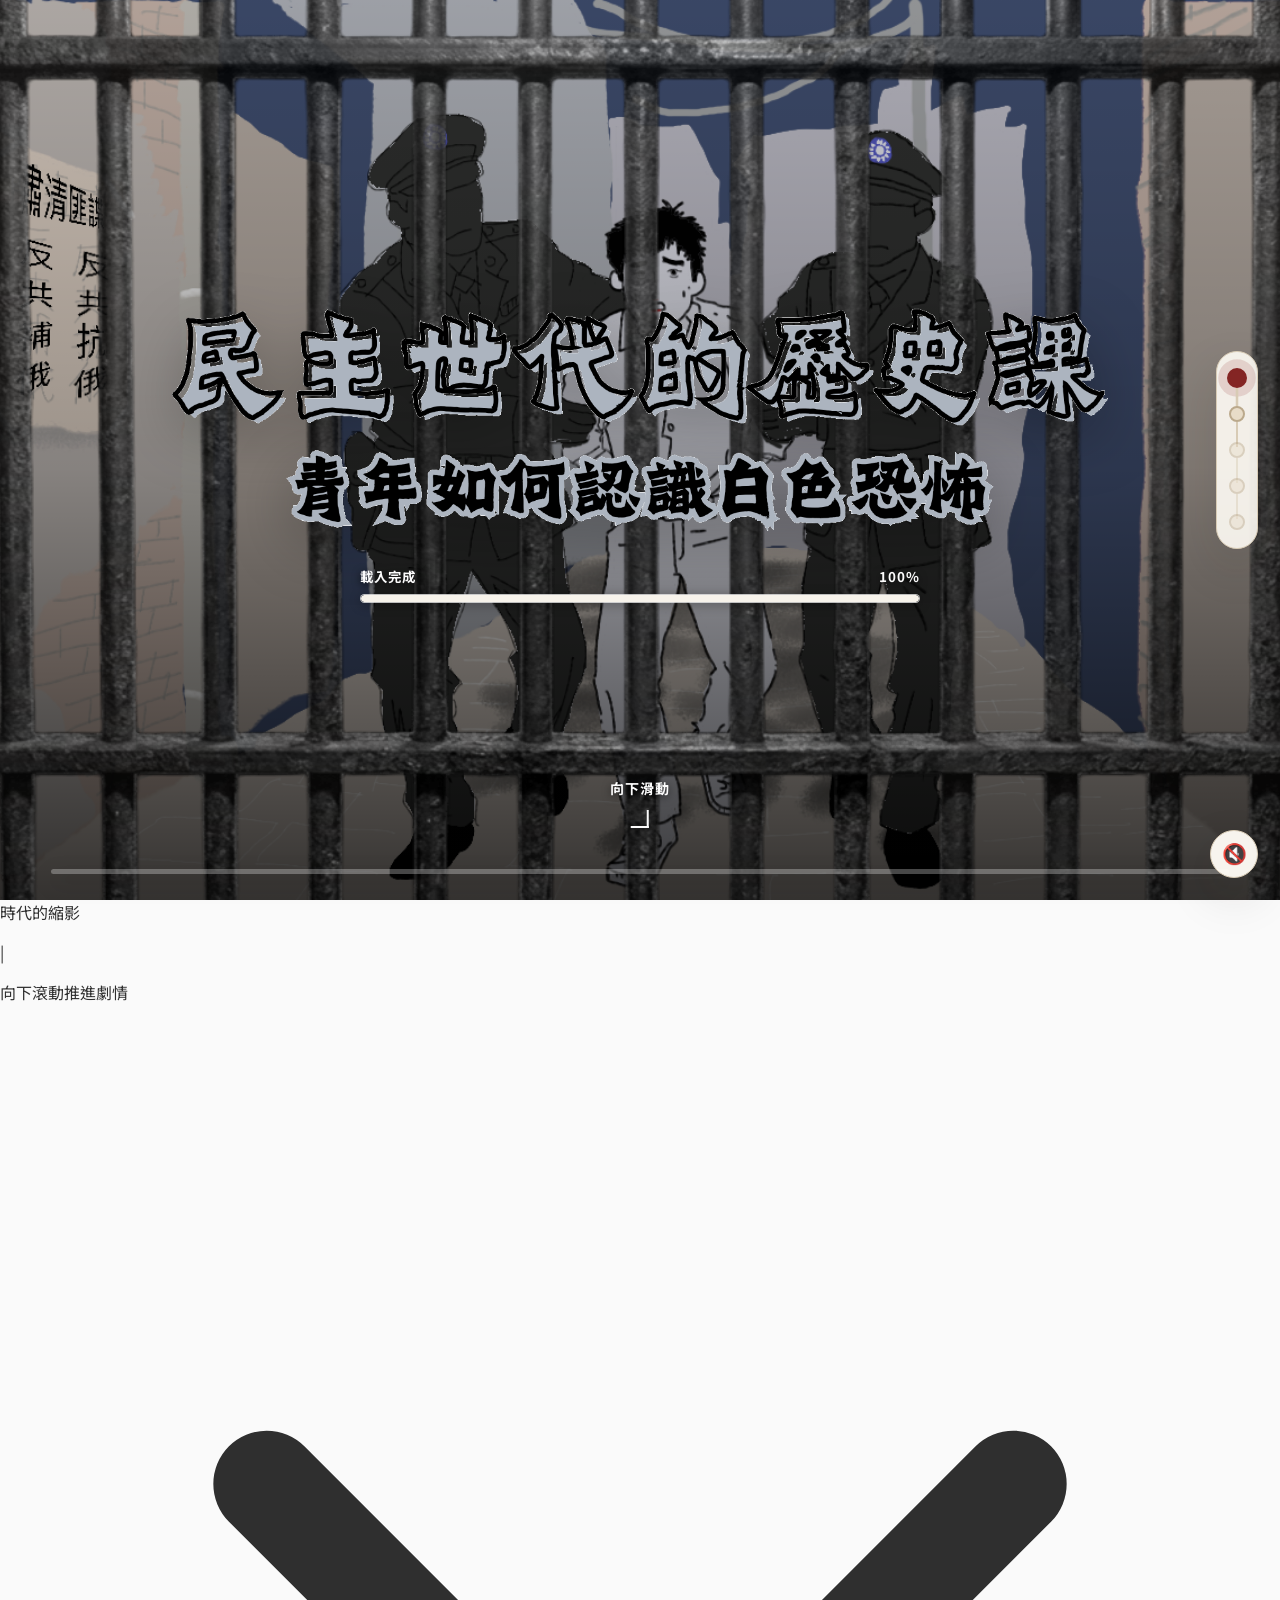
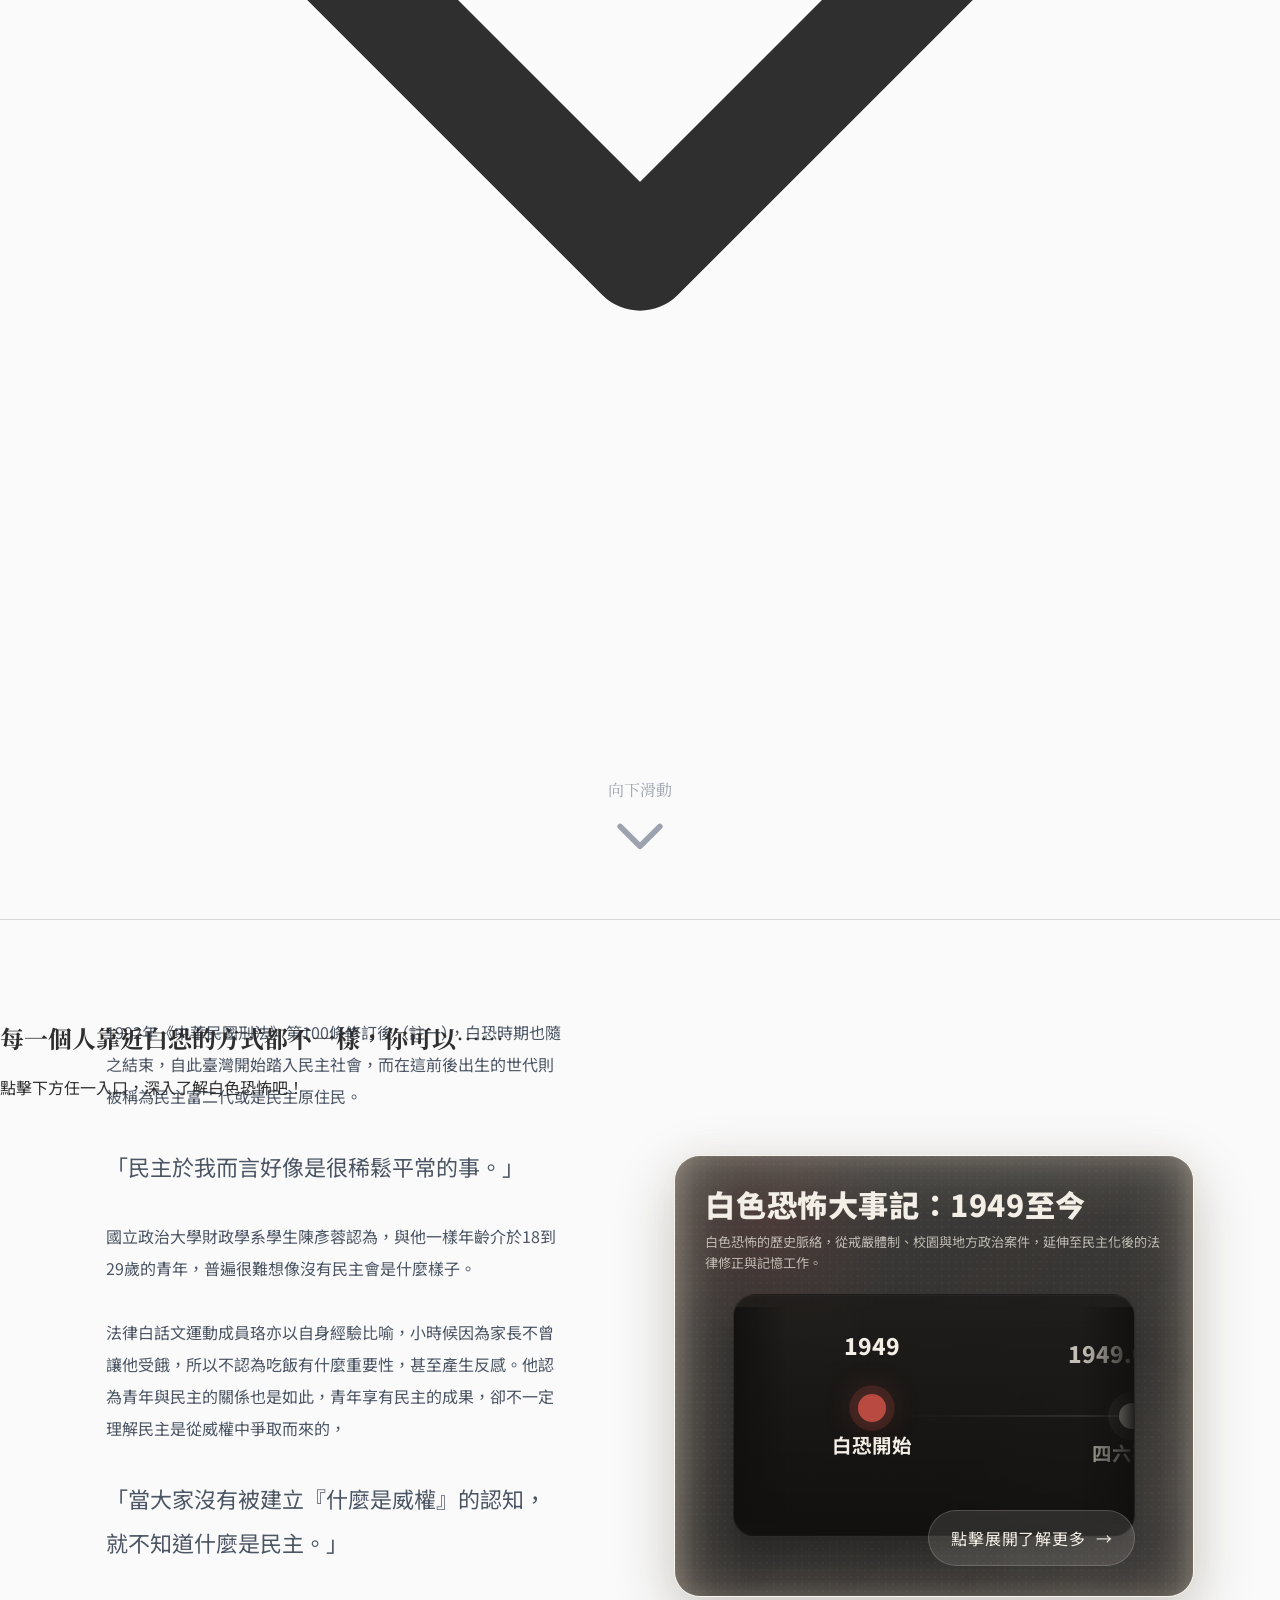
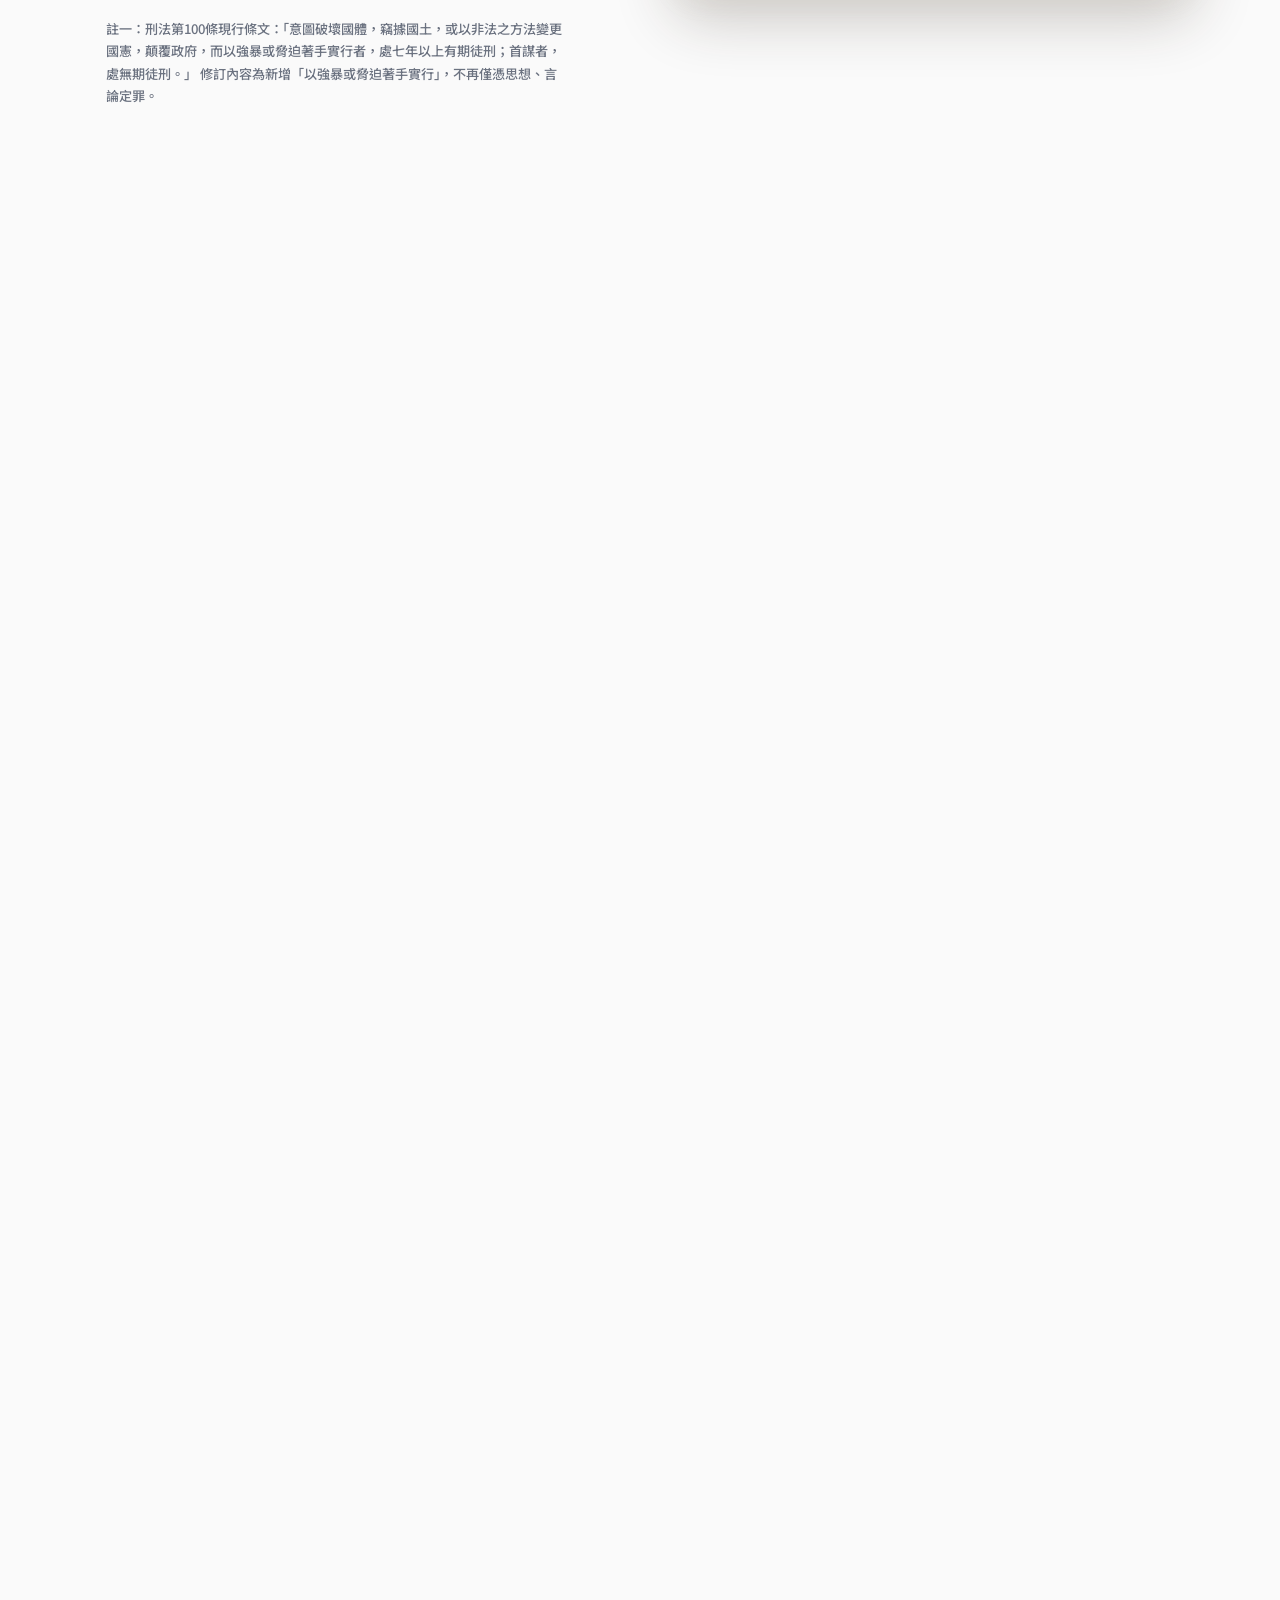
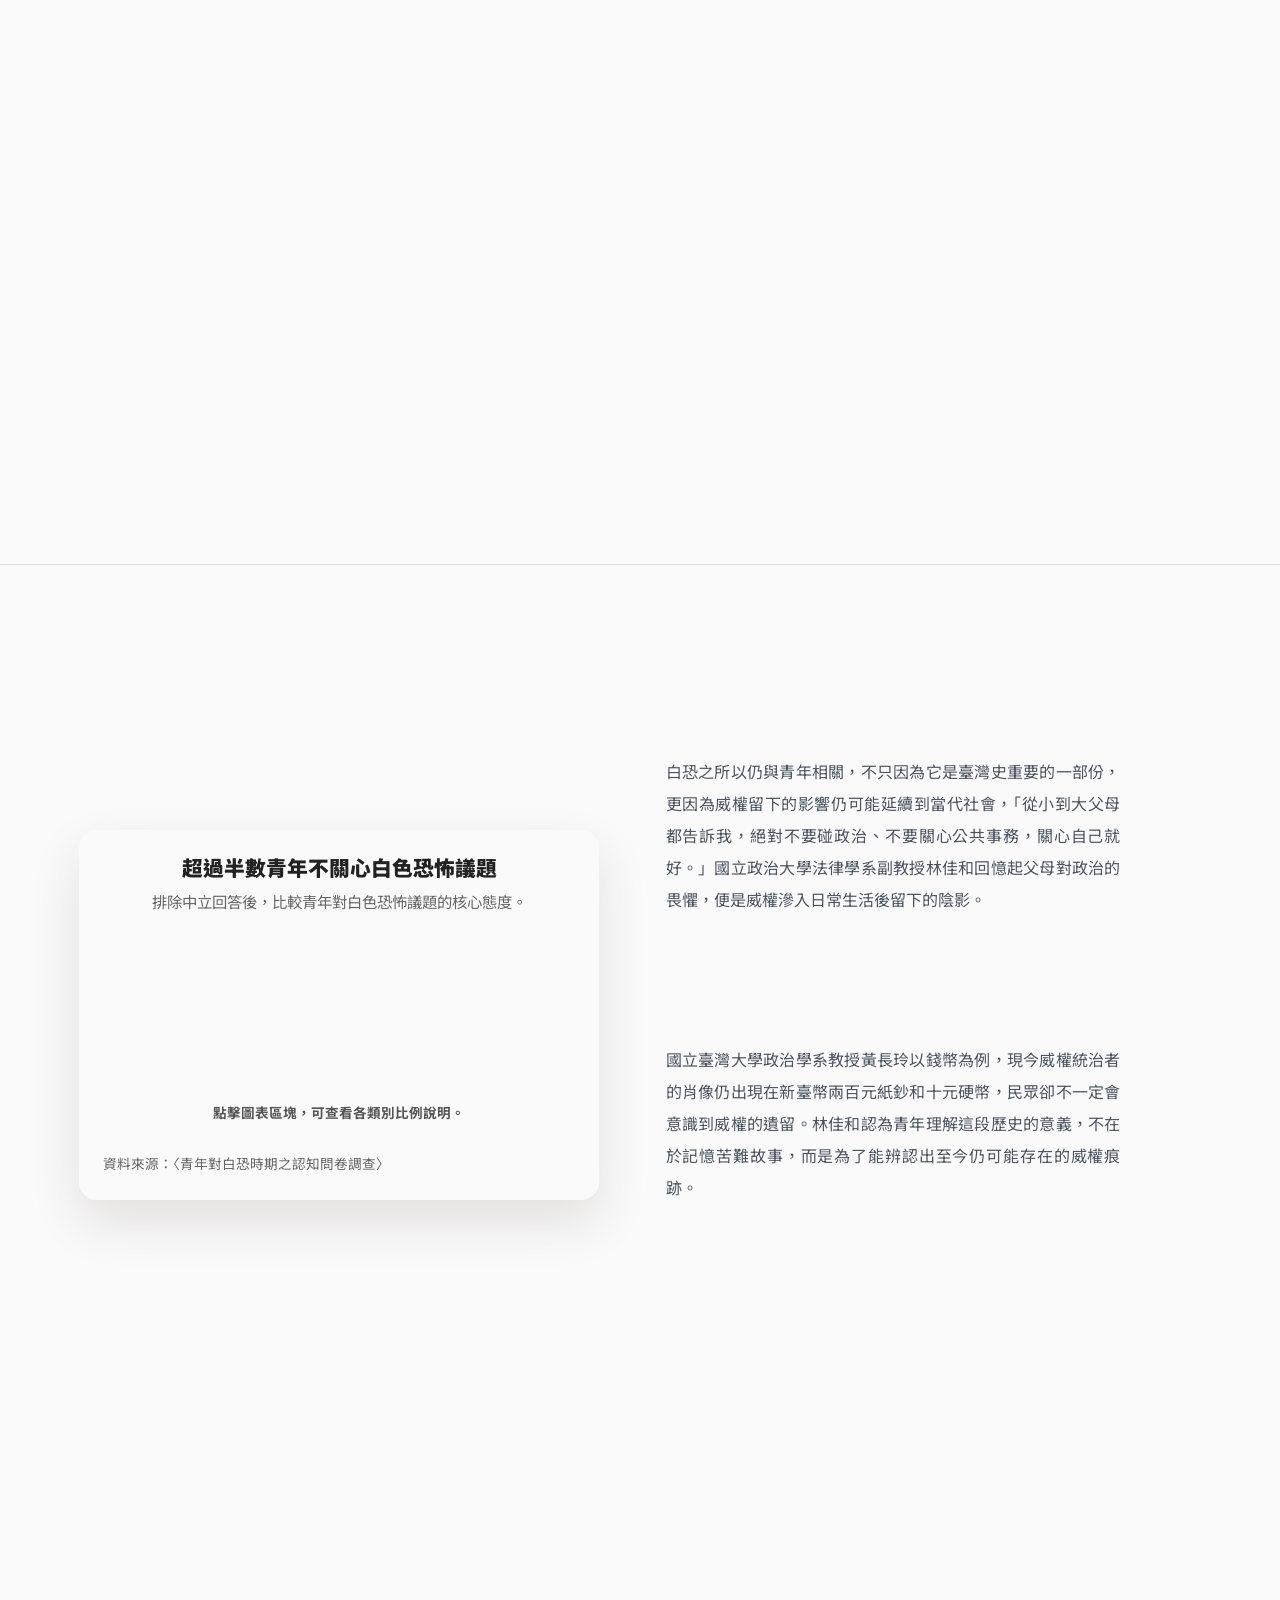
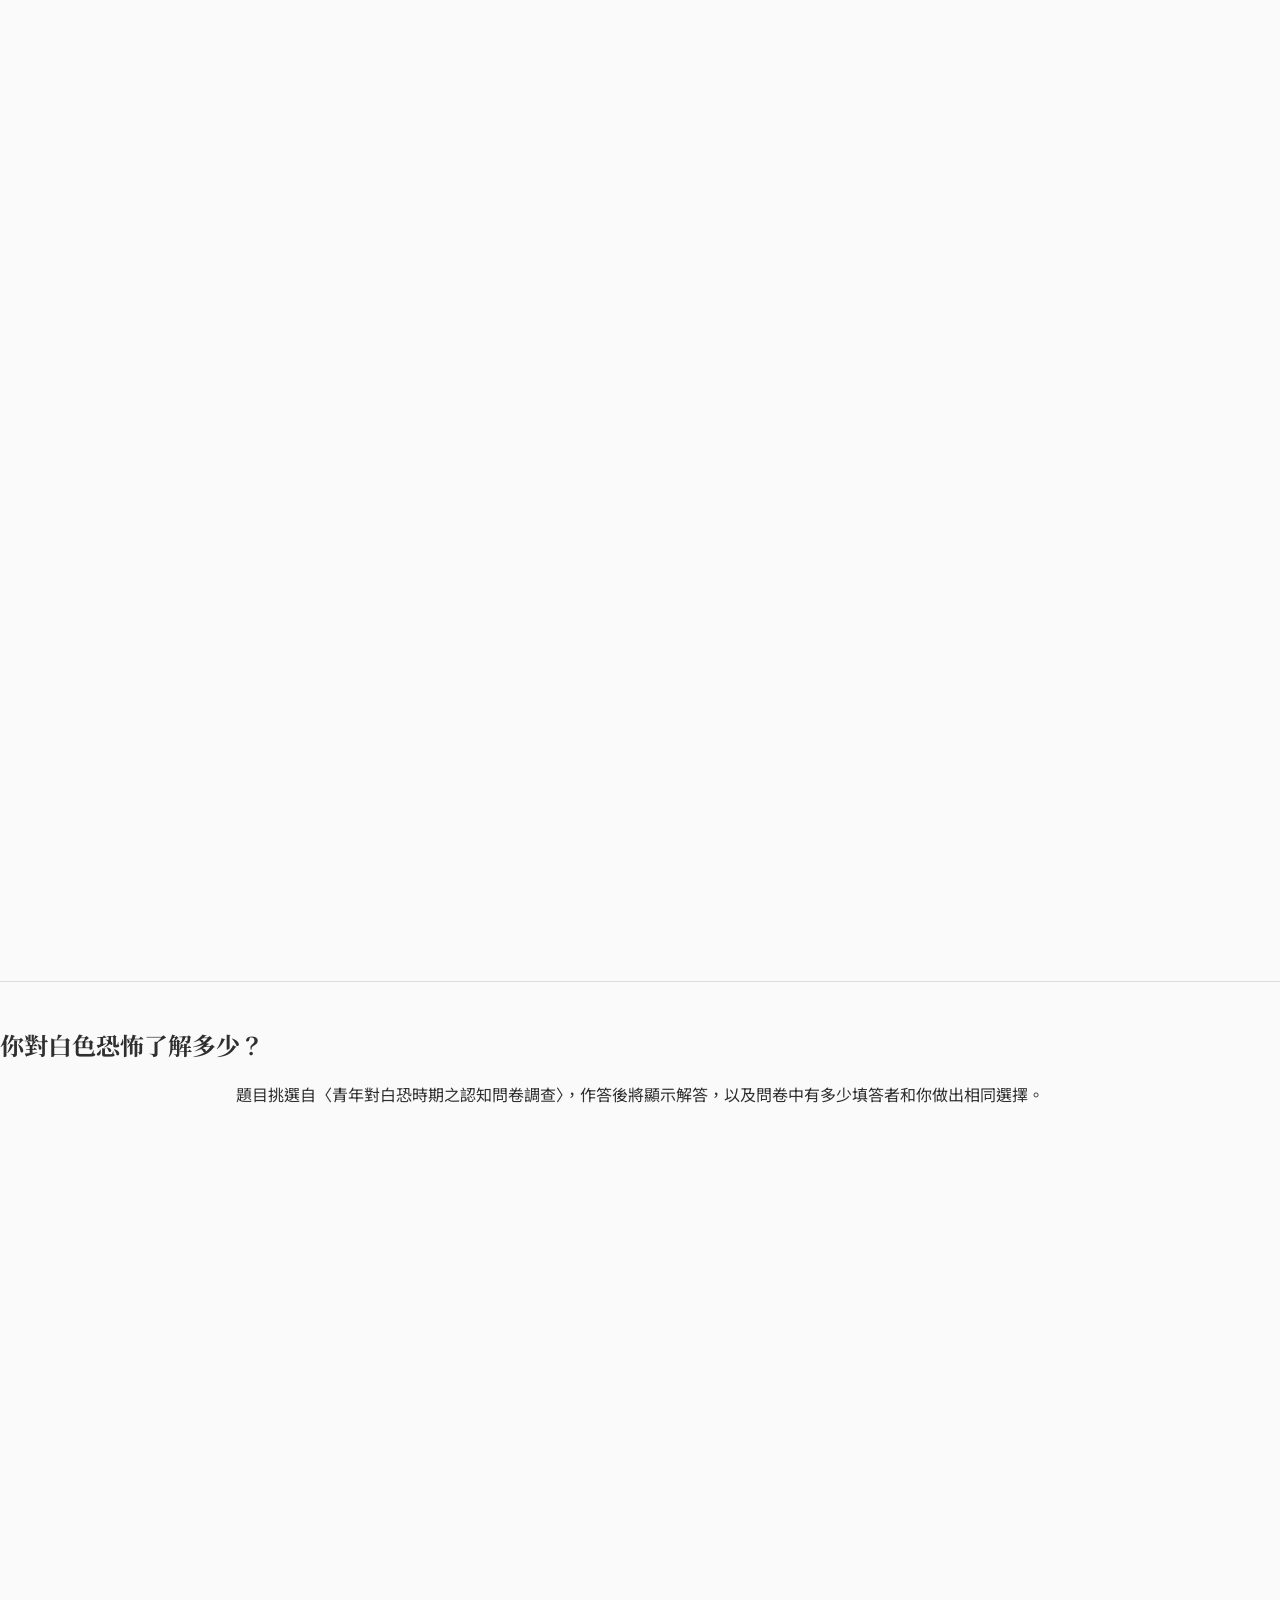
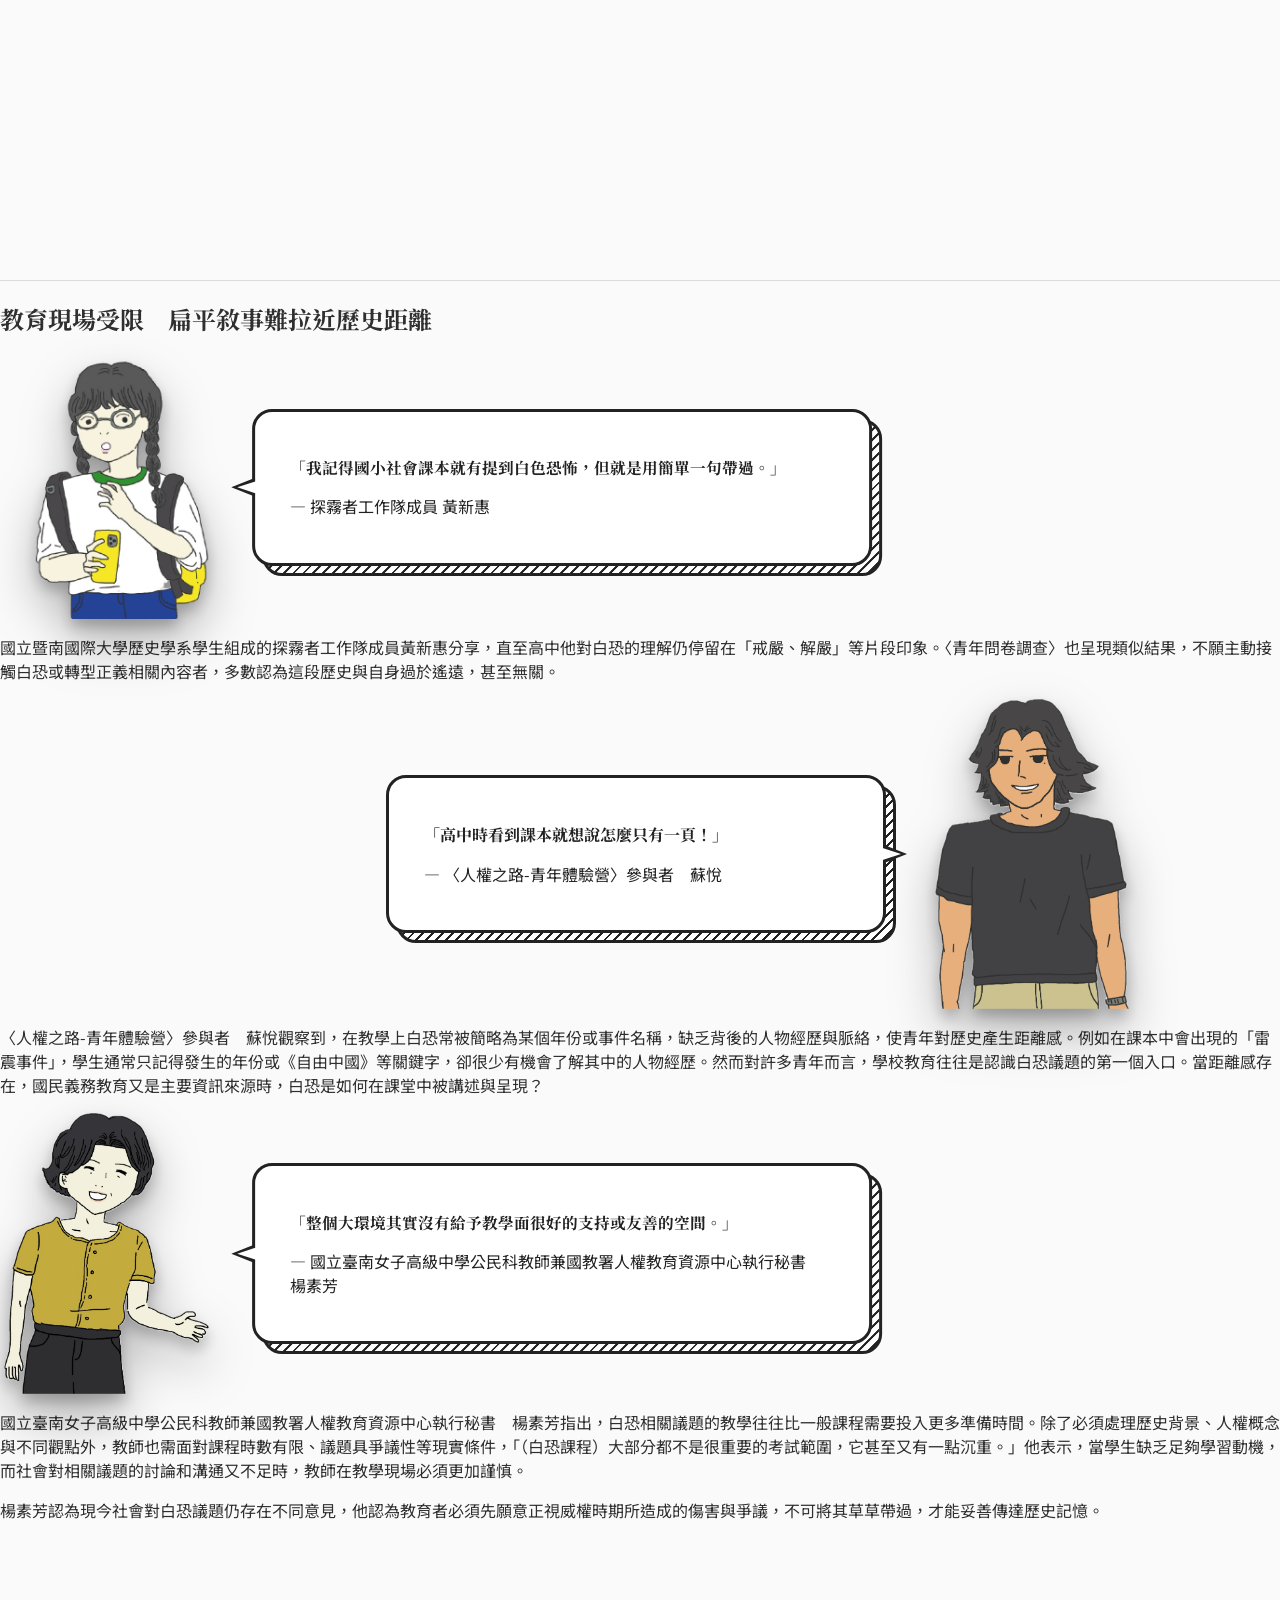
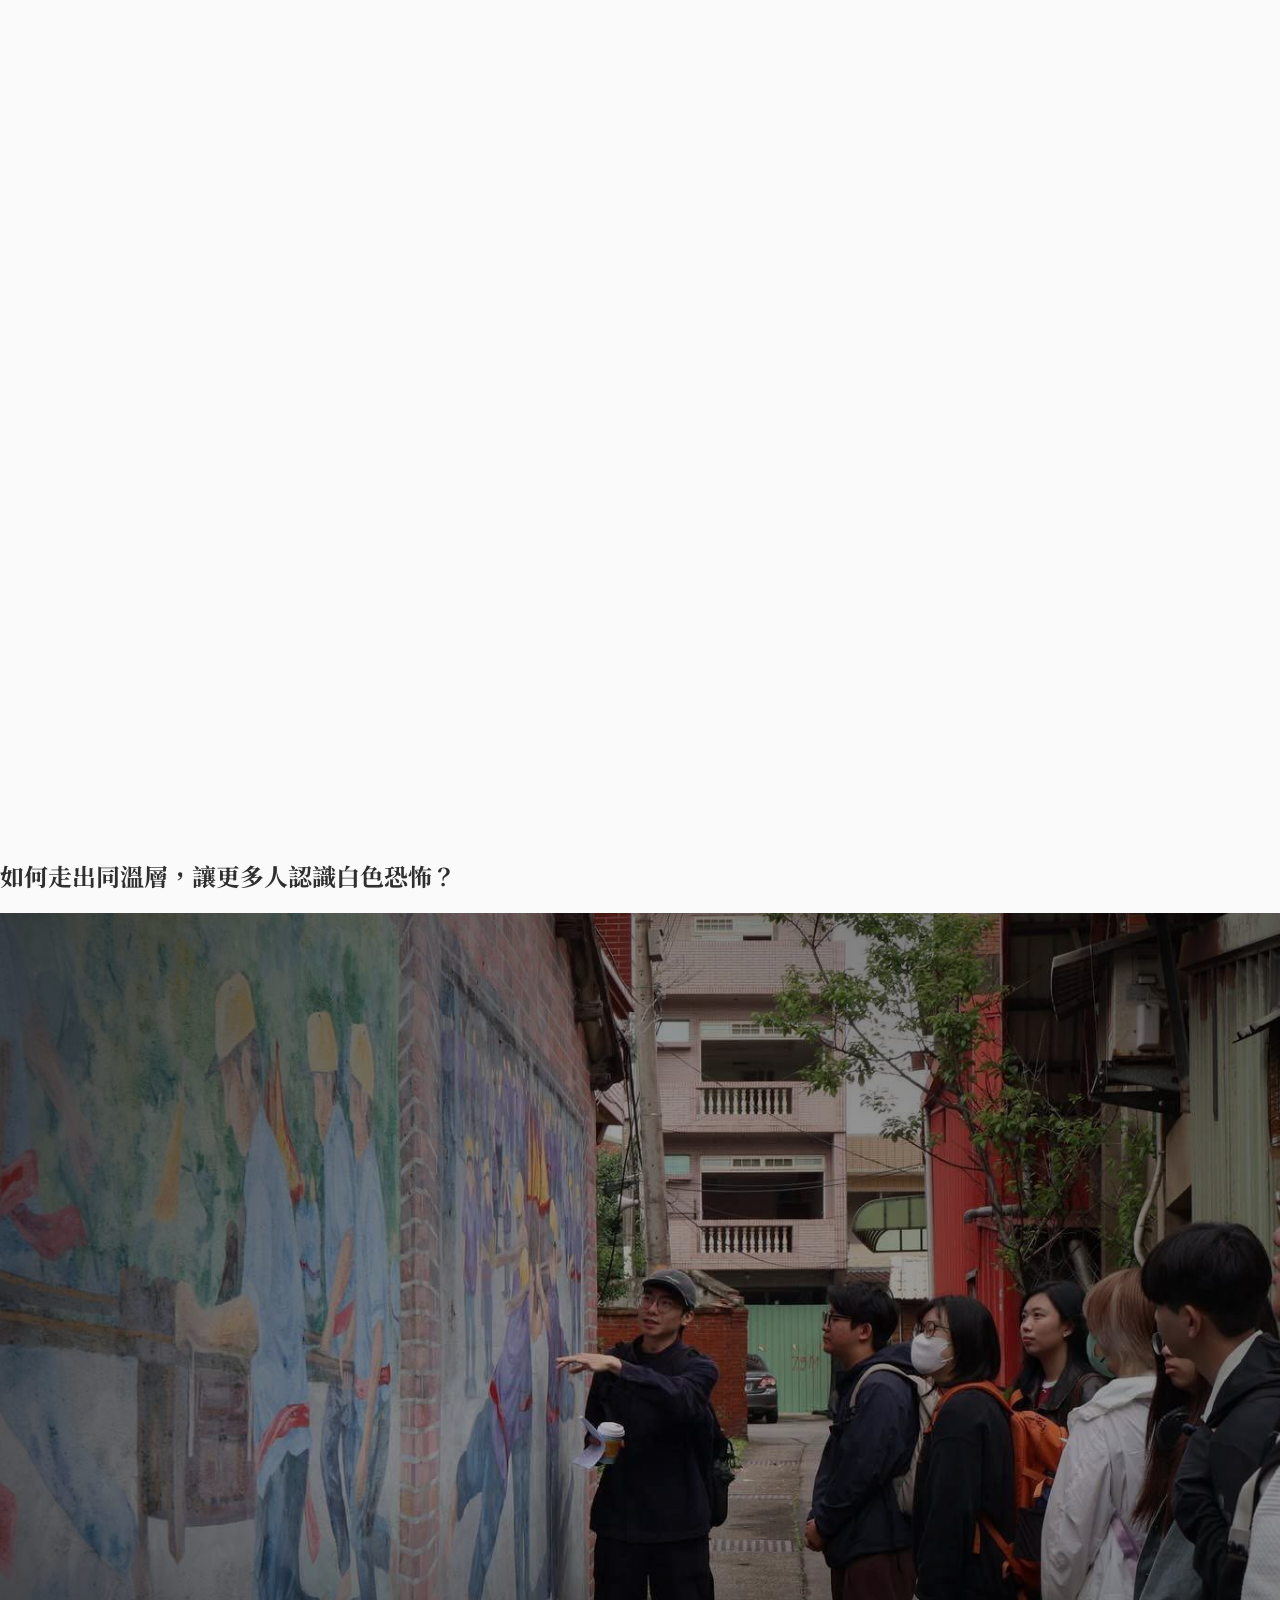
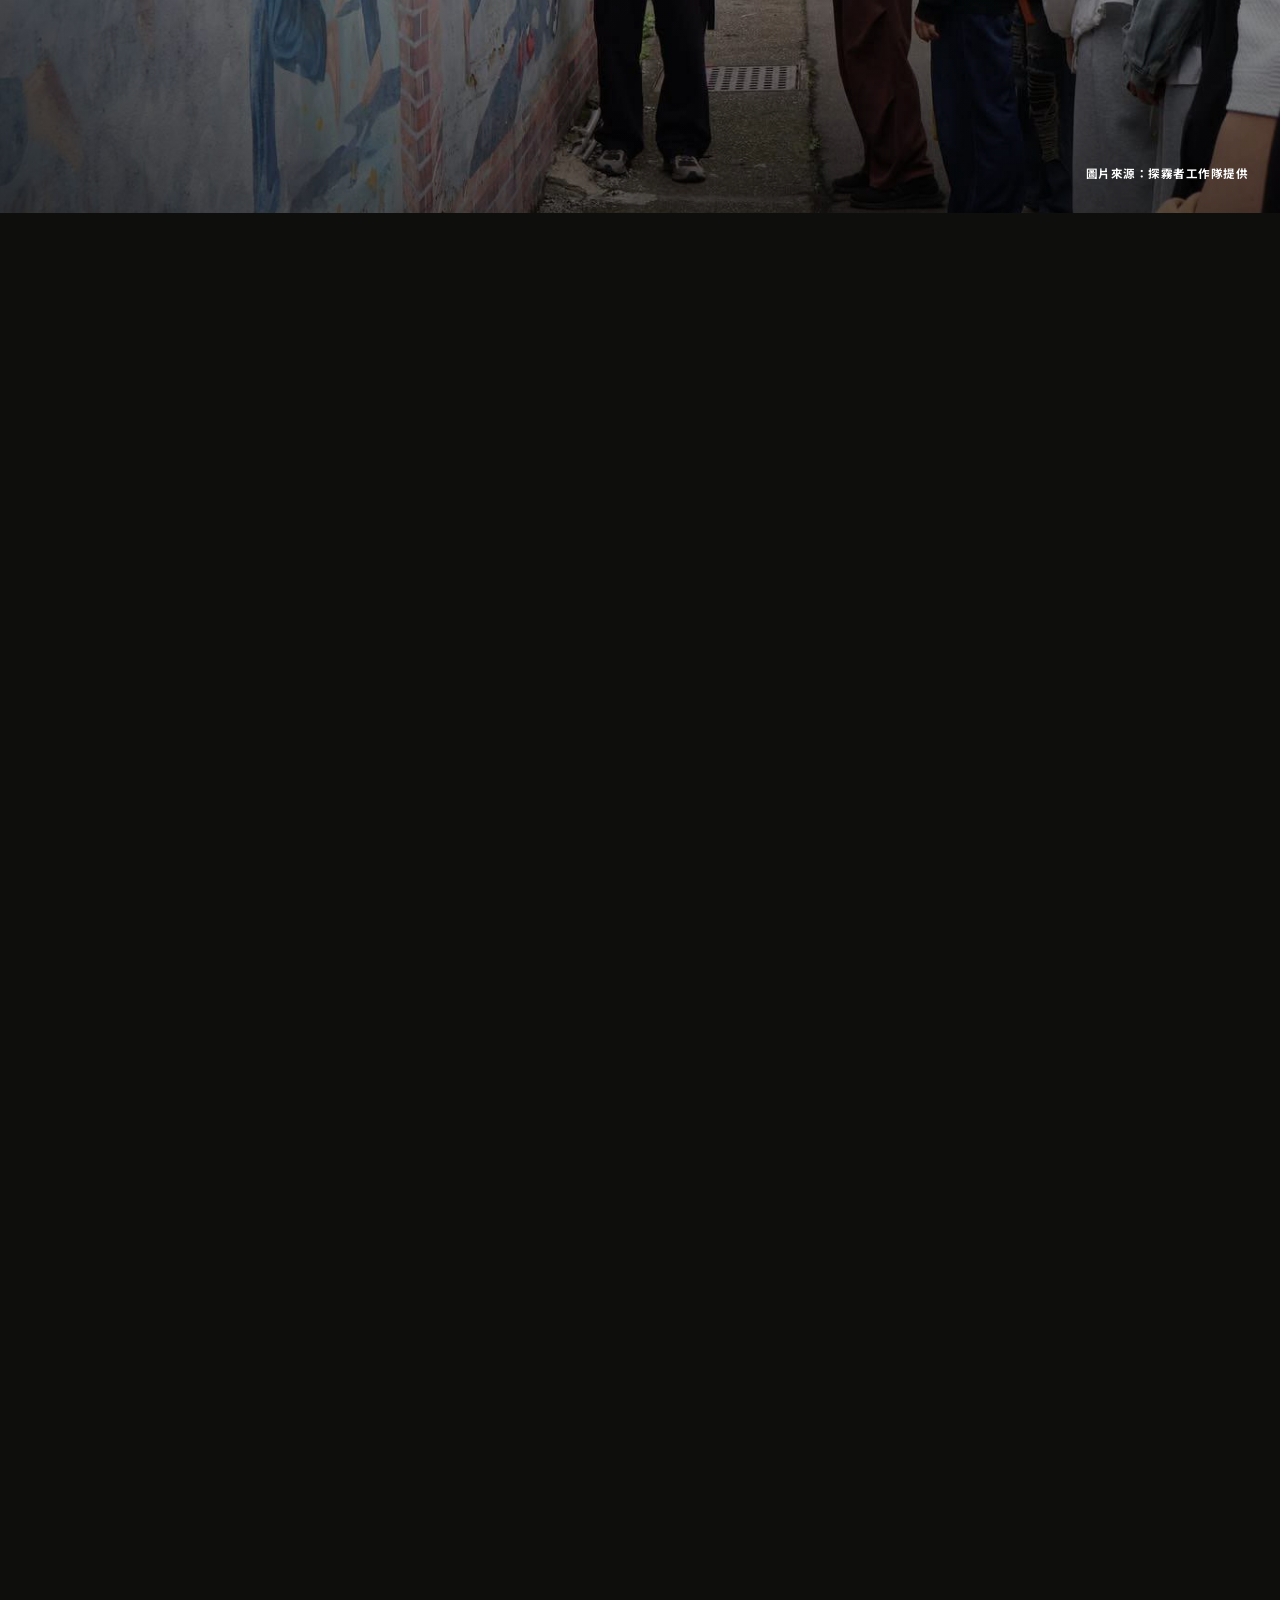
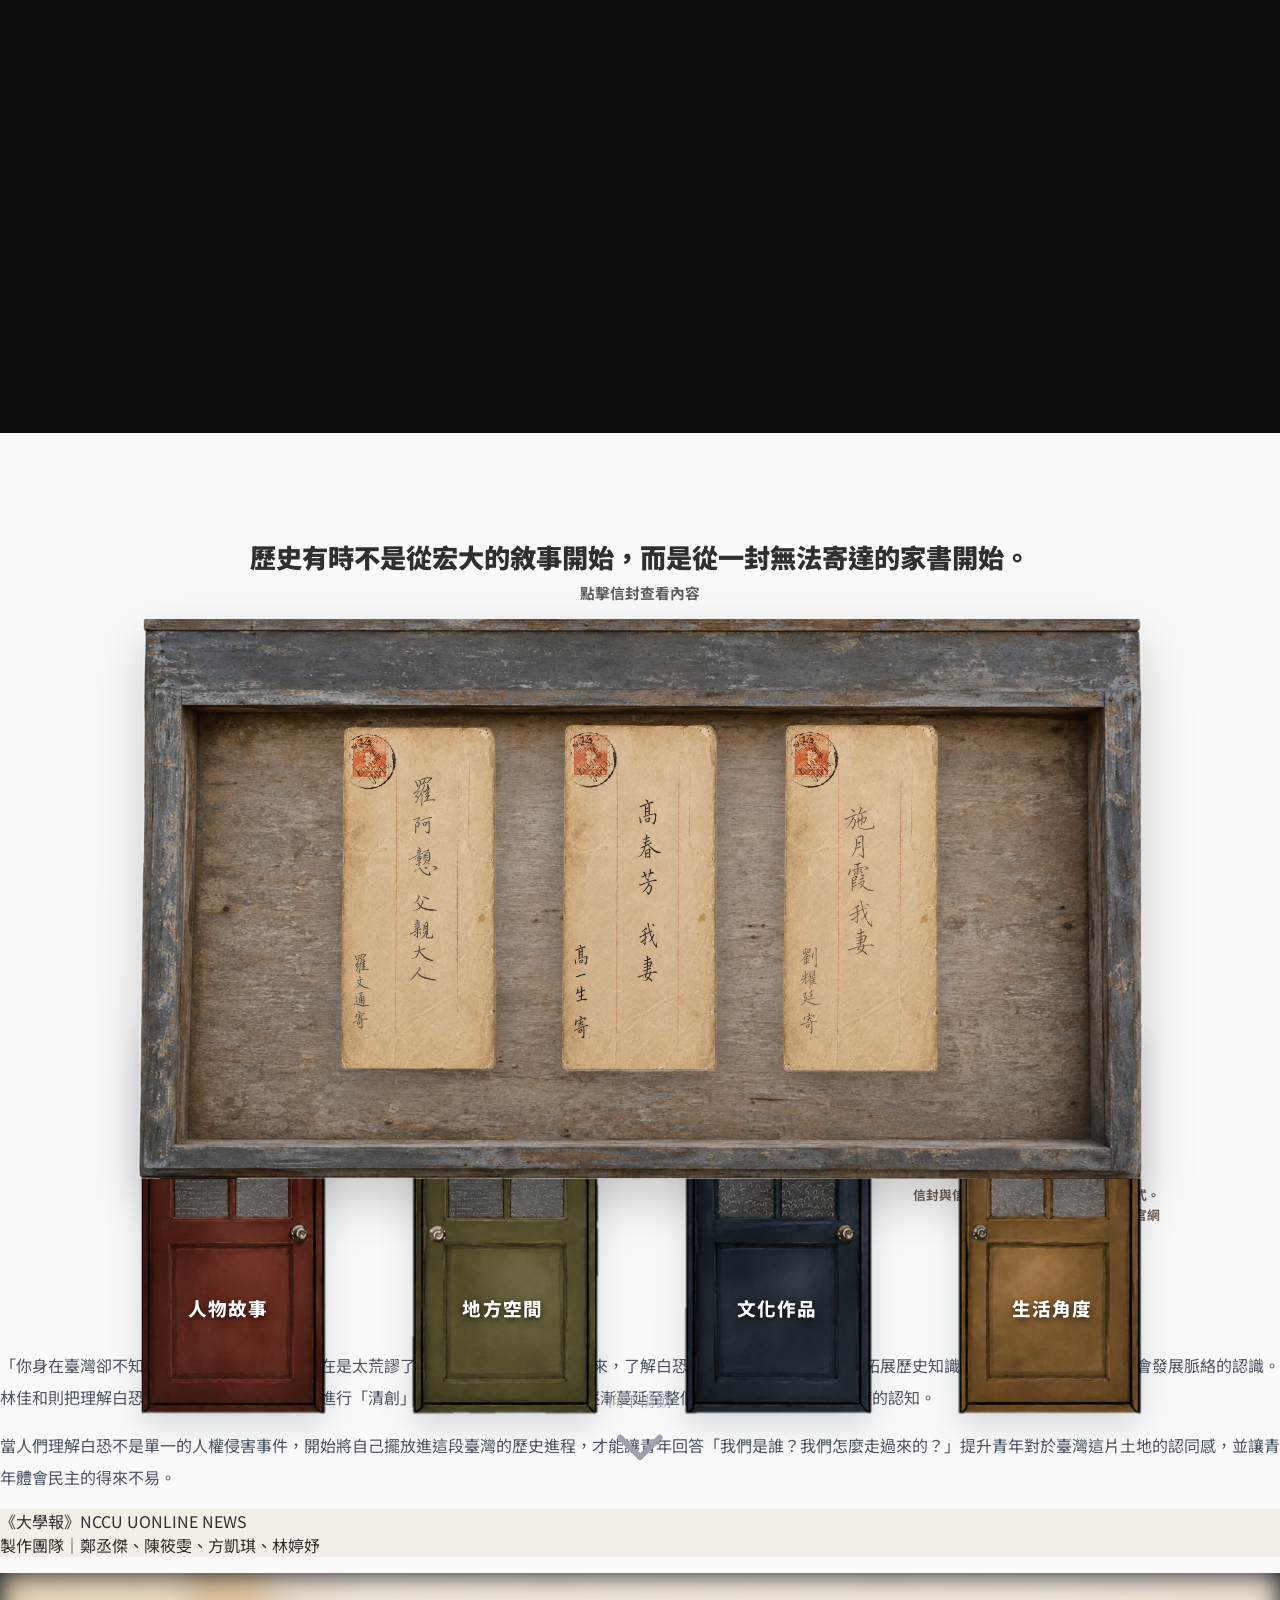
==== index.html @ aac98a70 "Update index.html" ====
<!DOCTYPE html>
<html lang="zh-TW" class="scroll-smooth">
<head>
    <meta charset="UTF-8">
    <meta name="viewport" content="width=device-width, initial-scale=1.0">
    <title>民主世代的歷史課　青年如何認識白色恐怖</title>
    <!-- 引入 Tailwind CSS 進行現代化響應式排版 -->
    <script src="https://cdn.tailwindcss.com"></script>
    <script src="https://cdn.jsdelivr.net/npm/chart.js"></script>
    <!-- 引入 Google Fonts 中文字體 -->
    <link href="https://fonts.googleapis.com/css2?family=Noto+Serif+TC:wght@400;700;900&family=Noto+Sans+TC:wght@300;400;500;700&display=swap" rel="stylesheet">
    <link rel="preload" as="image" href="fingerprint-stamp.png?v=20260727-ios-alpha">
    
    <style>
        html {
            overflow-x: hidden;
            /* 敘事頁仍可正常捲動，但不顯示右側原生捲軸，避免全螢幕場景切換時橫向跳動。 */
            scrollbar-width: none;
            -ms-overflow-style: none;
        }

        html::-webkit-scrollbar {
            width: 0;
            height: 0;
            display: none;
        }

        body {
            font-family: 'Noto Sans TC', sans-serif;
            background-color: #FAFAFA; /* 溫潤的米白底色，減少純白的刺眼感，呼應紙張質感 */
            color: #1A202C; /* 深炭灰文字，提高閱讀對比與舒適度 */
            overflow-x: hidden;
            --education-body-font: 'Noto Sans TC', sans-serif;
            --education-body-size: clamp(1rem, 1.18vw, 1.125rem);
            --education-body-color: #4B5563;
            --education-body-line: 2;
            --education-note-size: clamp(.82rem, .95vw, .95rem);
			--education-note-line: 1.7;
			--education-note-color: #6B7280;
        }
        
        .serif-title {
            font-family: 'Noto Serif TC', serif;
        }

        /* 漸進式淡入動畫 */
        .fade-in-active {
            animation: fadeIn 1.2s ease-out forwards;
        }
        
        @keyframes fadeIn {
            from { opacity: 0; transform: translateY(20px); }
            to { opacity: 1; transform: translateY(0); }
        }

        /* 自訂打字機游標闪爍 */
        .cursor-blink::after {
            content: '|';
            animation: blink 0.8s infinite;
        }
        @keyframes blink {
            50% { opacity: 0; }
        }

		.section-divider-line {
		    border-top: 1px solid rgba(160, 150, 140, 0.32);
		}
        /* 頁面切換過渡 */
        .section-view {
            transition: opacity 0.6s ease-in-out, transform 0.6s ease-in-out;
        }

        /* 閃白過場動畫 */
        .flash-white {
            animation: flashWhite 0.8s ease-in-out forwards;
        }

        .flash-white-story-exit {
            animation: flashWhiteStoryExitIn 0.55s ease-in-out forwards;
        }

        .flash-white-story-exit.is-leaving {
            animation: flashWhiteStoryExitOut 0.58s ease-in-out forwards;
        }
        
        @keyframes flashWhite {
            0% { opacity: 0; background-color: transparent; }
            40% { opacity: 1; background-color: white; }
            60% { opacity: 1; background-color: white; }
            100% { opacity: 0; background-color: transparent; }
        }

        @keyframes flashWhiteStoryExitIn {
            0% { opacity: 0; background-color: transparent; }
            100% { opacity: 1; background-color: white; }
        }

        @keyframes flashWhiteStoryExitOut {
            0% { opacity: 1; background-color: white; }
            100% { opacity: 0; background-color: transparent; }
        }

        /* 互動測驗 */
        #page-4-quiz-container {
		    background: #FAFAFA;
			border-bottom: 1px solid rgba(160, 150, 140, 0.32);
		}

        /* 開頭圖片故事 */
        #page-2-story {
            overscroll-behavior: contain;
        }

        .story-bg-frame {
            position: absolute;
            inset: 0;
            z-index: 0;
            overflow: hidden;
            background: #111;
        }

        .story-bg-frame img {
            position: absolute;
            inset: 0;
            width: 100%;
            height: 100%;
            object-fit: cover;
            opacity: 0;
            transform: none;
            filter: blur(var(--story-bg-blur, 0px));
            transition: opacity .65s ease, filter .22s ease-out;
        }

        .story-bg-frame img.is-active {
            opacity: .92;
            transform: none;
        }

        .story-bg-frame::after {
            content: "";
            position: absolute;
            inset: 0;
            background: linear-gradient(to top, rgba(0,0,0,.74), rgba(0,0,0,.28) 48%, rgba(0,0,0,.08));
            pointer-events: none;
        }

        .story-progress-bar {
            position: absolute;
            left: clamp(1rem, 4vw, 4rem);
            right: clamp(1rem, 4vw, 4rem);
            bottom: clamp(1rem, 3vh, 1.6rem);
            z-index: 40;
            height: 5px;
            border-radius: 999px;
            overflow: hidden;
            background: rgba(255,255,255,.28);
            box-shadow: 0 8px 22px rgba(0,0,0,.24);
        }

        .story-progress-fill {
            display: block;
            width: 0%;
            height: 100%;
            background: #fff;
            transition: width .45s ease;
        }

        #page-2-story.is-story-final .story-progress-bar {
            display: none;
        }

        .story-final-panel {
            position: absolute;
            inset: 0;
            z-index: 35;
            display: none;
            place-items: center;
            padding: clamp(1.5rem, 5vw, 4rem);
            pointer-events: none;
        }

        .story-final-panel.is-active {
            display: grid;
        }

        .story-final-copy {
            width: fit-content;
            max-width: min(88vw, 48rem);
            padding: clamp(1rem, 2.2vw, 1.7rem) clamp(1.1rem, 3vw, 2.2rem);
            background: #fff;
            color: #1A202C;
            box-shadow: 0 20px 55px rgba(0,0,0,.28);
            font-family: 'Noto Serif TC', serif;
            font-size: clamp(1rem, 1.55vw, 1.28rem);
            font-weight: 800;
            line-height: 1.95;
            text-align: left;
            white-space: pre-line;
            transform: translateY(var(--story-final-y, 115vh));
            opacity: var(--story-final-opacity, 1);
            transition: transform .22s ease-out, opacity .22s ease-out;
        }

        .story-final-scroll-hint {
            position: absolute;
            left: 50%;
            bottom: clamp(48px, 8vh, 80px);
            z-index: 30;
            display: none;
            transform: translateX(-50%);
            pointer-events: none;
            color: rgba(255, 255, 255, .78);
            text-align: center;
            text-shadow: 0 2px 14px rgba(0, 0, 0, .5);
        }

        #page-2-story.is-story-final .story-final-scroll-hint {
            display: flex;
        }

        .bottom-scroll-hint {
            position: absolute;
            left: 50%;
            right: auto;
            bottom: clamp(48px, 8vh, 80px);
            z-index: 45;
            pointer-events: none;
            transform: translateX(-50%);
            color: #9ca3af;
            text-align: center;
        }

        .bottom-scroll-hint.is-clickable {
            pointer-events: auto;
            cursor: pointer;
        }

        html.detail-open .bottom-scroll-hint,
        body.detail-open .bottom-scroll-hint {
            display: none !important;
        }

        .site-footer-credit {
            background: #f4efe6;
            width: 100vw;
            margin-left: calc(50% - 50vw);
        }

        .speaker-quote-row {
            display: grid;
            align-items: center;
            gap: clamp(1.8rem, 3.4vw, 3.2rem);
            width: min(100vw - 5vw, 1180px);
            margin-left: 50%;
            transform: translateX(-50%);
        }

        .speaker-quote-row.is-left {
            grid-template-columns: clamp(180px, 17vw, 250px) minmax(500px, 620px);
            transform: translateX(calc(-50% - clamp(2.4rem, 4.6vw, 4rem)));
        }

        .speaker-quote-row.is-right {
            grid-template-columns: minmax(360px, 500px) clamp(180px, 17vw, 250px);
            transform: translateX(calc(-50% + clamp(21rem, 26vw, 28rem)));
        }

        .speaker-portrait {
            align-self: end;
            width: clamp(168px, 16vw, 230px);
            max-height: 310px;
            object-fit: contain;
            filter:
                drop-shadow(0 8px 7px rgba(0, 0, 0, .22))
                drop-shadow(0 22px 24px rgba(0, 0, 0, .28));
        }

        .speaker-quote-row.is-left .speaker-portrait {
            justify-self: end;
        }

        .speaker-quote-row.is-right .speaker-portrait {
            justify-self: start;
        }

        .speaker-quote-row.is-right .speech-bubble {
            justify-self: end;
        }

        .speech-bubble {
            position: relative;
            z-index: 2;
            width: min(100%, 500px);
            max-width: 500px;
            padding: clamp(1.35rem, 2.25vw, 1.9rem) clamp(1.5rem, 2.7vw, 2.25rem);
            border: 1px solid rgba(75, 65, 52, .18);
            border-radius: 18px;
            background: #fffaf0;
            box-shadow: 0 18px 42px rgba(42, 35, 26, .11);
            text-align: center;
        }

        .speaker-quote-row.is-left .speech-bubble {
            width: min(100%, 620px);
            max-width: 620px;
        }

        .speaker-quote-row.is-left .speech-bubble .serif-title {
            white-space: nowrap;
            font-size: clamp(0.98rem, 1.18vw, 1.12rem);
        }

        .speech-bubble > p {
            width: min(100%, 34rem);
            max-width: 100%;
            margin-left: auto;
            margin-right: auto;
            text-align: left;
        }

        .speaker-quote-row.is-left .speech-bubble > p {
            width: min(100%, 34rem);
        }

        .speech-bubble::before {
            content: "";
            position: absolute;
            top: 50%;
            width: 24px;
            height: 24px;
            background: #fffaf0;
            border: inherit;
            transform: translateY(-50%) rotate(45deg);
            z-index: -1;
        }

        .speaker-quote-row.is-left .speech-bubble::before {
            left: -12px;
            border-right: 0;
            border-top: 0;
        }

        .speaker-quote-row.is-right .speech-bubble::before {
            right: -12px;
            border-left: 0;
            border-bottom: 0;
        }

        #page-5-education .education-bubble-shell {
            position: relative;
            width: min(100%, 500px);
            max-width: 500px;
            overflow: visible;
        }

        #page-5-education .speaker-quote-row.is-left .education-bubble-shell {
            width: min(100%, 620px);
            max-width: 620px;
        }

        #page-5-education .speaker-quote-row.is-right .education-bubble-shell {
            justify-self: end;
        }

        #page-5-education .education-bubble-shell::before {
            content: "";
            position: absolute;
            inset: 10px -10px -10px 10px;
            border: 3px solid #222;
            border-radius: 20px;
            background: repeating-linear-gradient(
                -45deg,
                #222 0,
                #222 2px,
                #fff 2px,
                #fff 7px
            );
            z-index: 0;
        }

        #page-5-education .speech-bubble {
            position: relative;
            z-index: 1;
            width: 100%;
            max-width: none;
            border: 3px solid #222;
            border-radius: 20px;
            background: #fff;
            box-shadow: none;
            color: #222;
            overflow: visible;
        }

        #page-5-education .speech-bubble > p {
            position: relative;
            z-index: 3;
        }

        #page-5-education .speech-bubble > p:first-child {
            color: #222 !important;
            font-weight: 700;
        }

        #page-5-education .speech-bubble::before,
        #page-5-education .speech-bubble::after {
            content: "";
            position: absolute;
            top: 50%;
            display: block;
            border: 0;
            transform: translateY(-50%);
        }

        #page-5-education .speaker-quote-row.is-left .speech-bubble::before {
            left: -24px;
            width: 24px;
            height: 19px;
            background: #222;
            clip-path: polygon(100% 0, 100% 100%, 0 50%);
            z-index: 1;
        }

        #page-5-education .speaker-quote-row.is-left .speech-bubble::after {
            left: -18px;
            width: 20px;
            height: 13px;
            background: #fff;
            clip-path: polygon(100% 0, 100% 100%, 0 50%);
            z-index: 2;
        }

        #page-5-education .speaker-quote-row.is-right .speech-bubble::before {
            right: -24px;
            width: 24px;
            height: 19px;
            background: #222;
            clip-path: polygon(0 0, 0 100%, 100% 50%);
            z-index: 1;
        }

        #page-5-education .speaker-quote-row.is-right .speech-bubble::after {
            right: -18px;
            width: 20px;
            height: 13px;
            background: #fff;
            clip-path: polygon(0 0, 0 100%, 100% 50%);
            z-index: 2;
        }

        @media (max-width: 760px) {
            .speaker-quote-row,
            .speaker-quote-row.is-left,
            .speaker-quote-row.is-right {
                width: 100%;
                margin-left: 0;
                transform: none;
                grid-template-columns: 1fr;
                justify-items: center;
            }

            .speaker-quote-row.is-right .speech-bubble,
            #page-5-education .speaker-quote-row.is-right .education-bubble-shell {
                order: 2;
            }

            .speaker-quote-row.is-right .speaker-portrait {
                order: 1;
            }

            .speech-bubble::before,
            .speech-bubble::after,
            #page-5-education .education-bubble-shell::before {
                display: none;
            }
        }

        /* 時間計算器日曆飄落動畫 */
        .time-calendar-scene {
            position: relative;
            overflow: hidden;
        }

        html.time-calendar-scroll-locked,
        body.time-calendar-scroll-locked {
            overflow: hidden !important;
            overscroll-behavior: none;
        }

        .time-calendar-scene > .text-center {
            position: relative;
            z-index: 2;
        }

        .time-calendar-scene > .bottom-scroll-hint {
            position: absolute;
            left: 50%;
            right: auto;
            bottom: clamp(28px, 5vh, 54px);
            z-index: 3;
            transform: translateX(-50%);
        }

        .time-calendar-content {
            opacity: 0;
            transform: translateY(24px);
            transition: opacity .85s ease, transform .85s ease;
        }

        .time-calendar-content.is-visible {
            opacity: 1;
            transform: translateY(0);
        }

        .time-calendar-scene.is-past .time-calendar-content,
        .time-calendar-scene.is-past .time-calendar-fall,
        .time-calendar-scene.is-past > .bottom-scroll-hint {
            opacity: 0 !important;
            visibility: hidden !important;
            pointer-events: none !important;
        }

        .time-calendar-scene.is-past .time-calendar-page {
            opacity: 0 !important;
        }

        .time-calendar-fall {
            position: absolute;
            inset: 0;
            z-index: 1;
            overflow: hidden;
            pointer-events: none;
        }

        .time-calendar-page {
            position: absolute;
            top: -34vh;
            left: var(--calendar-left, 50%);
            width: clamp(170px, 18vw, 320px);
            max-width: 34vw;
            --calendar-end-y: 94vh;
            opacity: 0;
            transform: translate3d(var(--calendar-start-x, 0), -28vh, 0) rotate(var(--calendar-start-rotate, -8deg));
            filter: drop-shadow(0 18px 22px rgba(0, 0, 0, .22));
            will-change: transform, opacity;
        }

        .time-calendar-fall.is-active .time-calendar-page {
            animation: timeCalendarPageFall var(--calendar-duration, 3.4s) cubic-bezier(.18, .72, .24, 1) var(--calendar-delay, 0s) forwards;
        }

        .time-calendar-page-1 {
            --calendar-left: 7%;
            --calendar-start-x: -4vw;
            --calendar-drift: 0vw;
            --calendar-start-rotate: -18deg;
            --calendar-end-rotate: -12deg;
            --calendar-delay: 0s;
            --calendar-duration: 3.35s;
            --calendar-end-opacity: .88;
        }

        .time-calendar-page-2 {
            --calendar-left: 37%;
            --calendar-start-x: 4vw;
            --calendar-drift: -9vw;
            --calendar-start-rotate: 13deg;
            --calendar-end-rotate: -21deg;
            --calendar-delay: .45s;
            --calendar-duration: 3.4s;
            --calendar-end-opacity: 0;
        }

        .time-calendar-page-3 {
            --calendar-left: 52%;
            --calendar-start-x: 1vw;
            --calendar-drift: -5vw;
            --calendar-start-rotate: -7deg;
            --calendar-end-rotate: 10deg;
            --calendar-delay: .95s;
            --calendar-duration: 3.25s;
            --calendar-end-opacity: 0;
        }

        .time-calendar-page-4 {
            --calendar-left: 74%;
            --calendar-start-x: 7vw;
            --calendar-drift: 0vw;
            --calendar-start-rotate: 19deg;
            --calendar-end-rotate: 13deg;
            --calendar-delay: 1.45s;
            --calendar-duration: 3.5s;
            --calendar-end-opacity: .88;
        }

        @keyframes timeCalendarPageFall {
            0% {
                opacity: 0;
                transform: translate3d(var(--calendar-start-x, 0), -28vh, 0) rotate(var(--calendar-start-rotate, -8deg));
            }
            12%, 72% {
                opacity: .82;
            }
            100% {
                opacity: var(--calendar-end-opacity, 0);
                transform: translate3d(var(--calendar-drift, 0), var(--calendar-end-y, 94vh), 0) rotate(var(--calendar-end-rotate, 18deg));
            }
        }

        @media (max-width: 700px) {
            .time-calendar-scene .time-calendar-content.is-visible {
                transform: translateY(-8vh);
            }

            .time-calendar-page {
                width: clamp(128px, 34vw, 210px);
                max-width: 42vw;
                --calendar-end-y: 104vh;
            }

            .time-calendar-page-4 {
                --calendar-left: 62%;
                --calendar-start-x: 0;
            }
        }

        @media (prefers-reduced-motion: reduce) {
            .time-calendar-fall,
            .time-calendar-page {
                display: none;
            }
        }
        /* 修正：page-3 外層原本的 fade-in transform/animation 會破壞 sticky，導致時間軸像一般頁面往上滑走 */
        #page-3-article-1,
        #page-3-article-1.fade-in-active {
            transform: none !important;
            animation: none !important;
        }

        #page-3-article-1 #article-body-start,
        #page-3-article-1 #democracyTimelineSection,
        #page-3-article-1 #democracyTimelineSection .page,
        #page-3-article-1 #democracyTimelineSection .timeline-module,
        #page-3-article-1 #democracyTimelineSection .collapsed-panel {
            overflow: visible !important;
        }

        #page-3-article-1 #democracyTimelineSection.groupmate-inline-timeline .page {
            padding-top: 0 !important;
            padding-bottom: 0 !important;
        }

        #page-3-article-1 #article-body-start {
            position: relative;
            z-index: 6;
            background: #FAFAFA;
        }

        /* 時間軸滾動敘事固定層：
           不再混用原生 sticky 與組員版手機斷點。桌機版由 JS 切換 normal / fixed / ended，
           三種狀態都使用同一個置中寬度，避免切換時整組時間軸向左偏移。 */
        #democracyTimelineSection.groupmate-inline-timeline .collapsed-panel {
            position: relative !important;
            min-height: 316vh !important;
            overflow: visible !important;
        }

        #democracyTimelineSection.groupmate-inline-timeline .intro-stage {
            position: absolute !important;
            top: 0 !important;
            left: 50% !important;
            right: auto !important;
            width: min(1320px, calc(100vw - clamp(96px, 8vw, 180px))) !important;
            max-width: none !important;
            height: 100vh !important;
            min-height: 100vh !important;
            transform: translateX(-50%) !important;
            z-index: 1 !important;
        }

        #democracyTimelineSection.groupmate-inline-timeline .intro-stage.is-fixed {
            position: fixed !important;
            top: 0 !important;
            left: 50% !important;
            right: auto !important;
            width: min(1320px, calc(100vw - clamp(96px, 8vw, 180px))) !important;
            max-width: none !important;
            height: 100vh !important;
            min-height: 100vh !important;
            transform: translateX(-50%) !important;
            z-index: 80 !important;
        }

        #democracyTimelineSection.groupmate-inline-timeline .intro-stage.is-ended {
            position: absolute !important;
            top: auto !important;
            bottom: 0 !important;
            left: 50% !important;
            right: auto !important;
            width: min(1320px, calc(100vw - clamp(96px, 8vw, 180px))) !important;
            max-width: none !important;
            height: 100vh !important;
            min-height: 100vh !important;
            transform: translateX(-50%) !important;
            z-index: 1 !important;
        }

        @media (max-width: 760px) {
            #democracyTimelineSection.groupmate-inline-timeline .collapsed-panel {
                min-height: auto !important;
            }

            #democracyTimelineSection.groupmate-inline-timeline .intro-stage,
            #democracyTimelineSection.groupmate-inline-timeline .intro-stage.is-fixed,
            #democracyTimelineSection.groupmate-inline-timeline .intro-stage.is-ended {
                position: relative !important;
                top: auto !important;
                bottom: auto !important;
                left: auto !important;
                right: auto !important;
                width: 100% !important;
                max-width: 100% !important;
                height: auto !important;
                min-height: 0 !important;
                transform: none !important;
            }
        }

        /* 白色恐怖時間軸：外層保留原 index.html 米白背景；時間軸本體使用組員版程式碼 inline 執行 */
        #democracyTimelineSection.groupmate-inline-timeline {
            width: 100vw;
            margin-left: calc(50% - 50vw);
            background: #FAFAFA;
            border-top: 1px solid rgba(160, 150, 140, 0.32);
            border-bottom: 1px solid rgba(160, 150, 140, 0.32);
            color: var(--paper-ink);
            font-family: var(--sans);
            line-height: 1.8;
            overflow: visible;
            position: relative;
        }

        #democracyTimelineSection.groupmate-inline-timeline .page {
            padding-top: 0;
            padding-bottom: 0;
        }

        body.detail-open,
        html.detail-open {
            overflow: hidden !important;
            overscroll-behavior: none;
        }

        /* 展開時間軸強制作為全螢幕覆蓋層顯示，避免只切換 module 狀態但面板仍被 display:none 蓋掉 */
        #democracyTimelineSection.groupmate-inline-timeline .expanded-panel.is-open {
            display: block !important;
            position: fixed !important;
            inset: 0 !important;
            z-index: 99999 !important;
            width: 100vw !important;
            height: 100vh !important;
            height: 100dvh !important;
            max-height: 100dvh !important;
            overflow-x: hidden !important;
            overflow-y: auto !important;
            overscroll-behavior: contain !important;
        }

/* ==============================
       Module Tokens
       調整尺寸、速度、層級差異時，優先看這一區
    ============================== */

#democracyTimelineSection.groupmate-inline-timeline {
--bg: #11100f;
      --paper: #f4efe6;
      --ink: #f1ece4;
      --muted: rgba(244, 239, 230, 0.64);
      --faint: rgba(244, 239, 230, 0.18);
      --line: rgba(244, 239, 230, 0.35);
      --accent: #b84a42;
      --accent-soft: rgba(184, 74, 66, 0.24);
      --panel: rgba(18, 17, 16, 0.84);
      --max: 1180px;
      --shadow: 0 30px 90px rgba(0, 0, 0, 0.42);
      --sans: -apple-system, BlinkMacSystemFont, "Segoe UI", "Noto Sans TC", "PingFang TC", "Microsoft JhengHei", sans-serif;
      --serif: "Noto Serif TC", "Songti TC", "PMingLiU", serif;
      --hand: "BiauKai", "DFKai-SB", "Kaiti TC", "STKaiti", "KaiTi", serif;
      --paper-bg: #e4d7c3;
      --paper-bg-deep: #d7c4a7;
      --paper-ink: #40362c;
      --paper-line: rgba(64, 54, 44, 0.12);
      --intro-rail-height: clamp(560px, 80vh, 900px);
      --intro-card-height: clamp(440px, 60vh, 680px);
      --intro-window-height: clamp(236px, 30vh, 308px);
      --intro-window-radius: 22px;

      --face-w: min(720px, 66vw);
      --face-h: 460px;
      --radius: 940px;
      --carousel-duration: 650ms;
      --background-duration: 520ms;
      --event-image: none;

      --priority-1-compact-opacity: 1;
      --priority-1-compact-text-color: var(--paper);
      --priority-1-compact-label-color: var(--paper);
      --priority-1-compact-dot-size: 36px;
      --priority-1-compact-dot-margin-top: 0px;
      --priority-1-compact-dot-color: var(--accent);
      --priority-1-compact-dot-shadow: 0 0 0 14px rgba(184, 74, 66, 0.18), 0 0 44px rgba(184, 74, 66, 0.48);
      --priority-1-nav-dot-size: 14px;
      --priority-1-nav-dot-color: rgba(244, 239, 230, 0.52);
      --timeline-prism-title-size: clamp(1.55rem, 2.45vw, 2.2rem);
      --priority-1-title-size: var(--timeline-prism-title-size);

      --priority-2-compact-opacity: 1;
      --priority-2-compact-text-color: rgba(244, 239, 230, 0.78);
      --priority-2-compact-label-color: rgba(244, 239, 230, 0.7);
      --priority-2-compact-dot-size: 26px;
      --priority-2-compact-dot-margin-top: 0px;
      --priority-2-compact-dot-color: rgba(244, 239, 230, 0.82);
      --priority-2-compact-dot-shadow: 0 0 0 11px rgba(244, 239, 230, 0.09);
      --priority-2-nav-dot-size: 12px;
      --priority-2-nav-dot-color: rgba(244, 239, 230, 0.45);
      --priority-2-title-size: var(--timeline-prism-title-size);

      --priority-3-compact-opacity: 0.68;
      --priority-3-compact-text-color: rgba(244, 239, 230, 0.72);
      --priority-3-compact-label-color: rgba(244, 239, 230, 0.62);
      --priority-3-compact-dot-size: 18px;
      --priority-3-compact-dot-margin-top: 0px;
      --priority-3-compact-dot-color: rgba(244, 239, 230, 0.58);
      --priority-3-compact-dot-shadow: 0 0 0 9px rgba(244, 239, 230, 0.05);
      --priority-3-nav-dot-size: 10px;
      --priority-3-nav-dot-color: rgba(244, 239, 230, 0.36);
      --priority-3-title-size: var(--timeline-prism-title-size);
}

/* ==============================
       Base
    ============================== */

#democracyTimelineSection.groupmate-inline-timeline * {
box-sizing: border-box;
}

body.detail-open, html.detail-open {
overflow: hidden !important;
overscroll-behavior: none;
}

#democracyTimelineSection.groupmate-inline-timeline button {
font: inherit;
}

/* ==============================
       Layout Shell
    ============================== */

#democracyTimelineSection.groupmate-inline-timeline .page {
width: min(1480px, calc(100% - 48px));
      margin: 0 auto;
      padding: 4vh 0 8vh;
}

#democracyTimelineSection.groupmate-inline-timeline .timeline-module {
position: relative;
      isolation: isolate;
      margin: 0 auto;
      border-radius: 0;
      overflow: visible;
      background: transparent;
      box-shadow: none;
}

#democracyTimelineSection.groupmate-inline-timeline .timeline-module::before {
display: none;
}

/* ==============================
       Collapsed Timeline
    ============================== */

#democracyTimelineSection.groupmate-inline-timeline .collapsed-panel {
position: relative;
      min-height: 316vh;
}

#democracyTimelineSection.groupmate-inline-timeline .collapsed-panel::after {
content: none;
}

#democracyTimelineSection.groupmate-inline-timeline .intro-stage {
position: sticky;
      top: 0;
      display: grid;
      grid-template-columns: minmax(0, 2fr) minmax(0, 3fr);
      gap: clamp(16px, 1.8vw, 26px);
      align-items: start;
      height: 100vh;
      padding: clamp(34px, 4vw, 56px) clamp(18px, 3vw, 36px) clamp(30px, 3vw, 46px);
}

#democracyTimelineSection.groupmate-inline-timeline .intro-copy-column, #democracyTimelineSection.groupmate-inline-timeline .intro-timeline-column {
min-width: 0;
      height: 100%;
}

#democracyTimelineSection.groupmate-inline-timeline .intro-copy-column {
display: flex;
      flex-direction: column;
      justify-content: center;
      transform: translateX(clamp(24px, 3vw, 58px));
      max-width: calc(50vw - clamp(28px, 4vw, 76px));
}

#democracyTimelineSection.groupmate-inline-timeline .intro-timeline-column {
display: flex;
      flex-direction: column;
      justify-content: center;
      align-items: flex-end;
      container-type: inline-size;
}

#democracyTimelineSection.groupmate-inline-timeline .intro-copy-rail {
position: relative;
      width: 100%;
      height: var(--intro-rail-height);
      min-height: 0;
      overflow-x: hidden;
      overflow-y: hidden;
}

#democracyTimelineSection.groupmate-inline-timeline .intro-copy-card {
position: absolute;
      inset: 0 auto auto 0;
      width: 100%;
      padding: 0;
      border: 0;
      background: transparent;
      box-shadow: none;
      transform: translateY(var(--intro-copy-shift, 0px));
      transition: transform 180ms linear;
}

#democracyTimelineSection.groupmate-inline-timeline .intro-copy-card p {
margin: 0;
      color: var(--education-body-color);
      font-family: var(--education-body-font);
      font-size: var(--education-body-size);
      line-height: var(--education-body-line);
      font-weight: 400;
      letter-spacing: 0;
}

#democracyTimelineSection.groupmate-inline-timeline .intro-copy-card p + p {
margin-top: 2rem;
}

#democracyTimelineSection.groupmate-inline-timeline .intro-copy-quote {
display: block;
      width: 100%;
      max-width: 100%;
      font-family: var(--education-body-font);
      --democracy-quote-size: clamp(1.34rem, 1.72vw, 1.72rem);
      font-size: var(--democracy-quote-size) !important;
      line-height: var(--education-body-line);
      font-weight: 400;
      letter-spacing: 0;
      color: var(--education-body-color);
      white-space: normal;
      transform: none;
      overflow: visible;
      text-shadow: none;
}

#democracyTimelineSection.groupmate-inline-timeline .intro-copy-quote.is-long {
font-size: var(--democracy-quote-size) !important;
}

#democracyTimelineSection.groupmate-inline-timeline .intro-copy-card p.intro-copy-note {
    margin-top: 3.35rem;
    color: var(--education-note-color);
    font-family: var(--education-body-font);
    font-size: clamp(.82rem, .95vw, .95rem);
    line-height: 1.7;
    font-weight: 500;
    white-space: normal;
    letter-spacing: 0;
}

#democracyTimelineSection.groupmate-inline-timeline .intro-timeline-card {
position: relative;
      isolation: isolate;
      display: grid;
      grid-template-rows: auto minmax(0, 1fr) auto;
      gap: clamp(14px, 1.65vw, 22px);
      /* 維持右側定位，只由左側縮窄卡片，不改動左方敘事文字欄。 */
      width: min(calc(100% - clamp(108px, 8vw, 140px)), 860px, calc(var(--intro-card-height) * 1.5));
      /* 高度仍依縮窄前的欄位寬度計算，不隨目前卡片寬度連動。 */
      height: min(71.111cqi, 611.56px, calc(var(--intro-card-height) * 1.066667));
      aspect-ratio: auto;
      min-height: 0;
      padding: clamp(22px, 2.6vw, 30px);
      border-radius: 26px;
      border: 1px solid transparent;
      background:
        linear-gradient(180deg, rgba(255, 255, 255, 0.05), rgba(255, 255, 255, 0.018)) padding-box,
        linear-gradient(180deg, rgba(23, 21, 19, 0.9), rgba(23, 21, 19, 0.9)) padding-box,
        linear-gradient(135deg, rgba(228, 215, 195, 0.22), rgba(228, 215, 195, 0.08) 24%, rgba(228, 215, 195, 0.12) 48%, rgba(228, 215, 195, 0.04) 70%, rgba(228, 215, 195, 0.2)) border-box;
      box-shadow:
        inset 0 1px 0 rgba(255, 255, 255, 0.02),
        inset 0 0 0 1px rgba(244, 239, 230, 0.012),
        0 0 0 1px rgba(228, 215, 195, 0.08),
        0 0 26px rgba(228, 215, 195, 0.18),
        0 20px 60px rgba(47, 33, 22, 0.24);
      overflow: hidden;
}

#democracyTimelineSection.groupmate-inline-timeline .intro-timeline-card::before {
content: "";
      position: absolute;
      inset: 0;
      background:
        linear-gradient(90deg, rgba(228, 215, 195, 0.34), rgba(228, 215, 195, 0.14) 20px, rgba(228, 215, 195, 0.05) 38px, transparent 68px),
        linear-gradient(270deg, rgba(228, 215, 195, 0.3), rgba(228, 215, 195, 0.12) 18px, rgba(228, 215, 195, 0.04) 36px, transparent 66px),
        linear-gradient(180deg, rgba(228, 215, 195, 0.24), rgba(228, 215, 195, 0.1) 18px, rgba(228, 215, 195, 0.04) 36px, transparent 62px),
        linear-gradient(0deg, rgba(228, 215, 195, 0.2), rgba(228, 215, 195, 0.08) 16px, rgba(228, 215, 195, 0.03) 34px, transparent 58px),
        radial-gradient(circle at 18% 16%, rgba(184, 74, 66, 0.13), transparent 22%),
        radial-gradient(circle at 82% 78%, rgba(244, 239, 230, 0.07), transparent 28%),
        linear-gradient(180deg, rgba(255, 255, 255, 0.03), transparent 42%),
        radial-gradient(circle at 1px 1px, rgba(244, 239, 230, 0.03) 0 0.8px, transparent 1.4px);
      background-size: auto, auto, auto, auto, auto, auto, auto, 7px 7px;
      pointer-events: none;
      z-index: 0;
}

#democracyTimelineSection.groupmate-inline-timeline .intro-timeline-card::after {
content: none;
}

#democracyTimelineSection.groupmate-inline-timeline .intro-timeline-card > * {
position: relative;
      z-index: 1;
}

#democracyTimelineSection.groupmate-inline-timeline .intro-timeline-card > :first-child {
z-index: 3;
}

#democracyTimelineSection.groupmate-inline-timeline .module-title {
margin: 0;
      font-size: clamp(1.76rem, 2.36vw, 2.16rem);
      line-height: 1.2;
      letter-spacing: 0.02em;
      font-weight: 850;
      color: var(--paper);
}

#democracyTimelineSection.groupmate-inline-timeline .module-deck {
margin: 10px 0 0;
      max-width: none;
      color: rgba(244, 239, 230, 0.7);
      font-size: clamp(0.82rem, 0.92vw, 0.98rem);
      line-height: 1.54;
      white-space: normal;
      position: relative;
      z-index: 2;
}

#democracyTimelineSection.groupmate-inline-timeline .intro-timeline-window {
position: relative;
      align-self: stretch;
      justify-self: center;
      display: flex;
      align-items: center;
      overflow: hidden;
      height: var(--intro-window-height);
      width: 88%;
      margin-top: 0;
      padding: 6px 0;
      border-radius: var(--intro-window-radius);
      border: 1px solid rgba(244, 239, 230, 0.06);
      background:
        linear-gradient(180deg, rgba(26, 24, 22, 0.8), rgba(15, 14, 13, 0.92)),
        radial-gradient(circle at 18% 16%, rgba(244, 239, 230, 0.025), transparent 24%);
      box-shadow:
        inset 0 0 0 1px rgba(244, 239, 230, 0.02),
        0 16px 28px rgba(0, 0, 0, 0.18);
      z-index: 1;
}

#democracyTimelineSection.groupmate-inline-timeline .intro-timeline-window::before, #democracyTimelineSection.groupmate-inline-timeline .intro-timeline-window::after {
content: "";
      position: absolute;
      top: 12px;
      bottom: 12px;
      width: clamp(26px, 4vw, 54px);
      z-index: 3;
      pointer-events: none;
}

#democracyTimelineSection.groupmate-inline-timeline .intro-timeline-window::before {
left: 0;
      background: linear-gradient(90deg, rgba(17, 16, 15, 0.9), transparent);
}

#democracyTimelineSection.groupmate-inline-timeline .intro-timeline-window::after {
right: 0;
      background: linear-gradient(270deg, rgba(17, 16, 15, 0.9), transparent);
}

#democracyTimelineSection.groupmate-inline-timeline .compact-timeline {
position: relative;
      width: 100%;
      height: 100%;
      display: flex;
      align-items: center;
      overflow: hidden;
      padding: 0;
      scrollbar-width: none;
}

#democracyTimelineSection.groupmate-inline-timeline .compact-track {
min-width: 2340px;
      min-height: 100%;
      position: relative;
      display: grid;
      grid-template-columns: repeat(9, minmax(260px, 1fr));
      gap: 0;
      align-items: center;
      padding: 0 8px;
      transform: translateX(var(--intro-track-shift, 0px));
      transition: transform 180ms linear;
      will-change: transform;
}

#democracyTimelineSection.groupmate-inline-timeline .compact-track::before {
content: "";
      position: absolute;
      left: 6.8%;
      right: 6.8%;
      top: 50%;
      height: 2px;
      transform: translateY(-1px);
      background: linear-gradient(90deg, transparent, rgba(244, 239, 230, 0.56), transparent);
}

#democracyTimelineSection.groupmate-inline-timeline .compact-item {
--compact-opacity: var(--priority-2-compact-opacity);
      --compact-text-color: var(--priority-2-compact-text-color);
      --compact-label-color: var(--priority-2-compact-label-color);
      --compact-dot-size: var(--priority-2-compact-dot-size);
      --compact-dot-margin-top: var(--priority-2-compact-dot-margin-top);
      --compact-dot-color: var(--priority-2-compact-dot-color);
      --compact-dot-shadow: var(--priority-2-compact-dot-shadow);
      position: relative;
      min-height: 196px;
      display: grid;
      grid-template-rows: minmax(58px, 1fr) auto minmax(58px, 1fr);
      align-items: center;
      padding: 0;
      border: 0;
      background: transparent;
      color: inherit;
      text-align: center;
      cursor: pointer;
      opacity: var(--compact-opacity);
      transition: opacity 0.25s ease, transform 0.25s ease;
}

#democracyTimelineSection.groupmate-inline-timeline .compact-item.priority-1 {
--compact-opacity: var(--priority-1-compact-opacity);
      --compact-text-color: var(--priority-1-compact-text-color);
      --compact-label-color: var(--priority-1-compact-label-color);
      --compact-dot-size: var(--priority-1-compact-dot-size);
      --compact-dot-margin-top: var(--priority-1-compact-dot-margin-top);
      --compact-dot-color: var(--priority-1-compact-dot-color);
      --compact-dot-shadow: var(--priority-1-compact-dot-shadow);
}

#democracyTimelineSection.groupmate-inline-timeline .compact-item.priority-3 {
--compact-opacity: var(--priority-3-compact-opacity);
      --compact-text-color: var(--priority-3-compact-text-color);
      --compact-label-color: var(--priority-3-compact-label-color);
      --compact-dot-size: var(--priority-3-compact-dot-size);
      --compact-dot-margin-top: var(--priority-3-compact-dot-margin-top);
      --compact-dot-color: var(--priority-3-compact-dot-color);
      --compact-dot-shadow: var(--priority-3-compact-dot-shadow);
}

#democracyTimelineSection.groupmate-inline-timeline .compact-item.is-active {
transform: translateY(-8px);
      opacity: 1;
}

#democracyTimelineSection.groupmate-inline-timeline .compact-item:focus-visible {
outline: 2px solid rgba(244, 239, 230, 0.58);
      outline-offset: 5px;
      border-radius: 12px;
}

#democracyTimelineSection.groupmate-inline-timeline .compact-date {
min-height: 0;
      display: flex;
      align-items: flex-end;
      justify-content: center;
      padding: 0 8px 12px;
      font-weight: 800;
      font-size: 1.42rem;
      line-height: 1.08;
      color: var(--compact-text-color);
      transition: color 0.25s ease;
}

#democracyTimelineSection.groupmate-inline-timeline .compact-dot {
position: relative;
      z-index: 1;
      width: var(--compact-dot-size);
      height: var(--compact-dot-size);
      border-radius: 99px;
      margin: var(--compact-dot-margin-top) auto 0;
      background: var(--compact-dot-color);
      box-shadow: var(--compact-dot-shadow);
      transition: transform 0.25s ease, box-shadow 0.25s ease, background 0.25s ease;
}

#democracyTimelineSection.groupmate-inline-timeline .compact-label {
width: 100%;
      align-self: start;
      padding: 12px 8px 0;
      font-size: 1.22rem;
      font-weight: 680;
      line-height: 1.26;
      color: var(--compact-label-color);
      transition: color 0.25s ease;
}

#democracyTimelineSection.groupmate-inline-timeline .compact-item.is-active .compact-date, #democracyTimelineSection.groupmate-inline-timeline .compact-item.is-active .compact-label {
color: var(--paper);
}

#democracyTimelineSection.groupmate-inline-timeline .compact-item.is-active .compact-dot {
transform: scale(1.08);
      background: var(--accent);
      box-shadow: 0 0 0 8px var(--accent-soft), 0 0 30px rgba(184, 74, 66, 0.42);
}

#democracyTimelineSection.groupmate-inline-timeline .expand-row {
display: flex;
      justify-content: center;
      margin-top: -10px;
}

#democracyTimelineSection.groupmate-inline-timeline .intro-expand-row {
justify-content: flex-end;
      align-items: flex-end;
      align-self: end;
      justify-self: center;
      width: 88%;
      margin-top: 0;
      padding: 0;
}

#democracyTimelineSection.groupmate-inline-timeline .intro-expand-row .expand-button {
opacity: 1;
      pointer-events: auto;
      transform: none;
      z-index: 2;
}

#democracyTimelineSection.groupmate-inline-timeline .intro-expand-row .expand-button.is-visible {
opacity: 1;
      pointer-events: auto;
      transform: none;
}

/* ==============================
       Shared Buttons
    ============================== */

#democracyTimelineSection.groupmate-inline-timeline .expand-button, #democracyTimelineSection.groupmate-inline-timeline .collapse-button, #democracyTimelineSection.groupmate-inline-timeline .nav-button, #democracyTimelineSection.groupmate-inline-timeline .arrow-button {
appearance: none;
      border: 0;
      color: var(--paper);
      background: rgba(244, 239, 230, 0.12);
      border: 1px solid rgba(244, 239, 230, 0.18);
      cursor: pointer;
      transition: transform 0.25s ease, background 0.25s ease, border-color 0.25s ease, opacity 0.25s ease;
}

#democracyTimelineSection.groupmate-inline-timeline .expand-button {
border-radius: 999px;
      padding: 13px 22px;
      display: inline-flex;
      align-items: center;
      gap: 10px;
      letter-spacing: 0.05em;
}

#democracyTimelineSection.groupmate-inline-timeline .expand-button:hover, #democracyTimelineSection.groupmate-inline-timeline .collapse-button:hover, #democracyTimelineSection.groupmate-inline-timeline .nav-button:hover, #democracyTimelineSection.groupmate-inline-timeline .arrow-button:hover {
transform: translateY(-1px);
      background: rgba(184, 74, 66, 0.22);
      border-color: rgba(184, 74, 66, 0.48);
}

/* ==============================
       Expanded Panel & Background
    ============================== */

#democracyTimelineSection.groupmate-inline-timeline .expanded-panel {
position: fixed;
      inset: 0;
      z-index: 9999;
      display: none;
      width: 100vw;
      height: 100vh;
      height: 100dvh;
      max-height: 100dvh;
      overflow-x: hidden;
      overflow-y: auto;
      overscroll-behavior: contain;
      background: rgba(12, 11, 10, 0.94);
}

#democracyTimelineSection.groupmate-inline-timeline .timeline-module.is-expanded {
border-radius: 0;
      overflow: visible;
      background: transparent;
      box-shadow: none;
}

#democracyTimelineSection.groupmate-inline-timeline .timeline-module.is-expanded::before {
display: none;
}

#democracyTimelineSection.groupmate-inline-timeline .timeline-module.is-expanded .collapsed-panel {
display: none;
}

#democracyTimelineSection.groupmate-inline-timeline .timeline-module.is-expanded .expanded-panel {
display: block;
}

#democracyTimelineSection.groupmate-inline-timeline .expanded-background {
position: absolute;
      inset: 0;
      z-index: -2;
      background-image:
        linear-gradient(90deg, rgba(17, 16, 15, 0.96) 0%, rgba(17, 16, 15, 0.72) 40%, rgba(17, 16, 15, 0.9) 100%),
        var(--event-image),
        radial-gradient(circle at var(--spot-x, 22%) var(--spot-y, 28%), color-mix(in srgb, var(--accent) 36%, transparent), transparent 31%),
        linear-gradient(132deg, var(--bg-a, #181411), var(--bg-b, #0f0e0d));
      background-size: cover, cover, auto, auto;
      background-position: center, center, center, center;
      transition: none;
}

#democracyTimelineSection.groupmate-inline-timeline .expanded-background::before {
content: var(--ghost, "1949");
      position: absolute;
      inset: auto auto 3vh 2vw;
      font-size: clamp(7rem, 24vw, 22rem);
      line-height: 0.8;
      letter-spacing: -0.13em;
      font-weight: 950;
      color: rgba(244, 239, 230, 0.058);
      white-space: nowrap;
      transition: opacity 0.45s ease, transform 0.45s ease;
}

#democracyTimelineSection.groupmate-inline-timeline .expanded-background::after {
content: "";
      position: absolute;
      inset: 0;
      background:
        repeating-linear-gradient(0deg, rgba(255, 255, 255, 0.025) 0 1px, transparent 1px 7px),
        radial-gradient(circle at 50% 50%, transparent 0 38%, rgba(0, 0, 0, 0.38) 72%);
      mix-blend-mode: normal;
}

#democracyTimelineSection.groupmate-inline-timeline .expanded-topbar {
position: relative;
      z-index: 5;
      display: flex;
      align-items: flex-start;
      justify-content: space-between;
      gap: 18px;
      padding: clamp(22px, 4vw, 46px) clamp(20px, 4vw, 54px) 0;
}

#democracyTimelineSection.groupmate-inline-timeline .expanded-topbar h2 {
margin: 0;
      font-size: clamp(1.25rem, 2.2vw, 1.68rem);
      line-height: 1.35;
      letter-spacing: 0.02em;
      font-weight: 850;
}

#democracyTimelineSection.groupmate-inline-timeline .expanded-hint {
margin: 12px 0 0;
      color: rgba(244, 239, 230, 0.62);
      font-size: 0.95rem;
}

#democracyTimelineSection.groupmate-inline-timeline .collapse-button {
flex: 0 0 auto;
      border-radius: 999px;
      min-height: 54px;
      padding: 14px 24px;
      font-size: 1.04rem;
      font-weight: 800;
      letter-spacing: 0.06em;
      background: rgba(184, 74, 66, 0.26);
      border-color: rgba(244, 239, 230, 0.24);
      box-shadow: 0 12px 28px rgba(0, 0, 0, 0.18);
      white-space: nowrap;
}

/* ==============================
       Prism Stage
    ============================== */

#democracyTimelineSection.groupmate-inline-timeline .stage {
position: relative;
      z-index: 1;
      padding: 36px 0 18px;
}

#democracyTimelineSection.groupmate-inline-timeline .side-arrow-button {
position: fixed;
      top: 50%;
      z-index: 6;
      width: 56px;
      height: 56px;
      border-radius: 999px;
      display: grid;
      place-items: center;
      font-size: 1.6rem;
      transform: translateY(-50%);
      box-shadow: 0 10px 30px rgba(0, 0, 0, 0.24);
}

#democracyTimelineSection.groupmate-inline-timeline .side-arrow-button-left {
left: clamp(14px, 2vw, 24px);
}

#democracyTimelineSection.groupmate-inline-timeline .side-arrow-button-right {
right: clamp(14px, 2vw, 24px);
}

#democracyTimelineSection.groupmate-inline-timeline .prism-shell {
position: relative;
      height: 540px;
      perspective: 1600px;
      perspective-origin: 50% 48%;
      overflow: hidden;
      cursor: grab;
      touch-action: pan-y;
      user-select: none;
}

#democracyTimelineSection.groupmate-inline-timeline .prism-shell.is-dragging {
cursor: grabbing;
}

#democracyTimelineSection.groupmate-inline-timeline .prism-halo {
position: absolute;
      left: 50%;
      top: 50%;
      width: min(84vw, 980px);
      height: 380px;
      transform: translate(-50%, -50%);
      border-radius: 50%;
      background: radial-gradient(ellipse at center, color-mix(in srgb, var(--accent) 20%, transparent), transparent 66%);
      filter: blur(18px);
      opacity: 0.74;
      pointer-events: none;
}

#democracyTimelineSection.groupmate-inline-timeline .prism-carousel {
position: absolute;
      left: 50%;
      top: 50%;
      width: var(--face-w);
      height: var(--face-h);
      transform-style: preserve-3d;
      transform: translate(-50%, -50%) translateZ(calc(var(--radius) * -1)) rotateY(0deg);
      transition: transform var(--carousel-duration) cubic-bezier(0.18, 0.72, 0.22, 1);
      will-change: transform;
}

#democracyTimelineSection.groupmate-inline-timeline .prism-shell.is-dragging .prism-carousel {
transition: none;
}

#democracyTimelineSection.groupmate-inline-timeline .prism-face {
position: absolute;
      inset: 0;
      display: grid;
      grid-auto-rows: max-content;
      align-content: start;
      gap: clamp(10px, 1vw, 14px);
      width: 100%;
      height: 100%;
      padding: clamp(24px, 4vw, 50px);
      border-radius: 8px;
      border: 1px solid rgba(244, 239, 230, 0.18);
      border-left-color: rgba(244, 239, 230, 0.27);
      border-right-color: rgba(0, 0, 0, 0.32);
      background:
        linear-gradient(90deg, rgba(244, 239, 230, 0.075), transparent 10%, transparent 90%, rgba(0, 0, 0, 0.18)),
        linear-gradient(180deg, rgba(27, 25, 23, 0.92), rgba(13, 12, 11, 0.88));
      box-shadow:
        inset 1px 0 0 rgba(244, 239, 230, 0.08),
        inset -1px 0 0 rgba(0, 0, 0, 0.34),
        0 14px 44px rgba(0, 0, 0, 0.24);
      backface-visibility: hidden;
      transform-style: preserve-3d;
      opacity: 0.46;
      filter: saturate(0.85) brightness(0.7);
      transition: opacity 0.35s ease, filter 0.35s ease, box-shadow 0.35s ease;
      overflow: hidden;
}

#democracyTimelineSection.groupmate-inline-timeline .prism-face::before {
content: "";
      position: absolute;
      inset: 14px;
      border: 1px solid rgba(244, 239, 230, 0.08);
      border-left-color: rgba(244, 239, 230, 0.17);
      pointer-events: none;
}

#democracyTimelineSection.groupmate-inline-timeline .prism-face::after {
content: "檔案";
      position: absolute;
      right: 20px;
      top: 18px;
      color: rgba(244, 239, 230, 0.16);
      letter-spacing: 0.4em;
      font-size: 0.75rem;
      font-weight: 800;
      writing-mode: vertical-rl;
      pointer-events: none;
}

#democracyTimelineSection.groupmate-inline-timeline .prism-face.is-active {
opacity: 1;
      filter: none;
      box-shadow:
        inset 1px 0 0 rgba(244, 239, 230, 0.14),
        inset -1px 0 0 rgba(0, 0, 0, 0.28),
        0 24px 80px rgba(0, 0, 0, 0.36),
        0 0 0 1px color-mix(in srgb, var(--accent) 38%, transparent);
}

#democracyTimelineSection.groupmate-inline-timeline .prism-face.priority-1 {
background:
        linear-gradient(90deg, rgba(184, 74, 66, 0.18), transparent 12%, transparent 88%, rgba(0, 0, 0, 0.22)),
        linear-gradient(180deg, rgba(35, 24, 21, 0.96), rgba(14, 12, 11, 0.9));
}

#democracyTimelineSection.groupmate-inline-timeline .prism-face.priority-3 {
background:
        linear-gradient(90deg, rgba(244, 239, 230, 0.045), transparent 12%, transparent 88%, rgba(0, 0, 0, 0.18)),
        linear-gradient(180deg, rgba(22, 21, 20, 0.86), rgba(13, 12, 11, 0.82));
}

#democracyTimelineSection.groupmate-inline-timeline .file-pin {
position: absolute;
      top: 20px;
      left: 20px;
      width: 34px;
      height: 6px;
      border-radius: 99px;
      background: color-mix(in srgb, var(--accent) 68%, rgba(244, 239, 230, 0.48));
      box-shadow: 0 0 26px color-mix(in srgb, var(--accent) 34%, transparent);
      opacity: 0.82;
}

#democracyTimelineSection.groupmate-inline-timeline .event-meta {
display: flex;
      align-items: center;
      gap: 12px;
      max-width: 100%;
      min-width: 0;
      color: rgba(244, 239, 230, 0.64);
      font-size: 0.95rem;
      font-weight: 700;
      letter-spacing: 0.08em;
}

#democracyTimelineSection.groupmate-inline-timeline .event-meta::before {
content: "";
      width: 12px;
      height: 12px;
      border-radius: 99px;
      background: var(--accent);
      box-shadow: 0 0 0 8px var(--accent-soft);
}

#democracyTimelineSection.groupmate-inline-timeline .prism-face h3 {
display: flex;
      align-items: flex-end;
      gap: 0.14em;
      max-width: 100%;
      min-width: 0;
      margin: 0;
      padding-right: 34px;
      font-size: var(--priority-2-title-size);
      line-height: 0.95;
      letter-spacing: -0.08em;
      color: var(--paper);
      white-space: nowrap;
      overflow: hidden;
      transform: translateZ(1px);
}

#democracyTimelineSection.groupmate-inline-timeline .prism-face.priority-1 h3 {
font-size: var(--priority-1-title-size);
}

#democracyTimelineSection.groupmate-inline-timeline .prism-face.priority-3 h3 {
font-size: var(--priority-3-title-size);
}

#democracyTimelineSection.groupmate-inline-timeline .prism-face.is-compact-copy h3 {
    gap: 0.08em;
    padding-right: 16px;
    font-size: var(--timeline-prism-title-size);
    letter-spacing: -0.05em;
}

#democracyTimelineSection.groupmate-inline-timeline .event-title-prefix {
flex: 0 0 auto;
      font-size: 0.5em;
      line-height: 1;
      letter-spacing: -0.03em;
      transform: translateY(-0.04em);
}

#democracyTimelineSection.groupmate-inline-timeline .event-title-main {
min-width: 0;
      overflow: hidden;
      text-overflow: ellipsis;
}

#democracyTimelineSection.groupmate-inline-timeline .prism-face.is-compact-copy .event-title-prefix {
font-size: 0.44em;
}

#democracyTimelineSection.groupmate-inline-timeline .prism-face.is-compact-copy .event-title-main {
overflow: visible;
      text-overflow: clip;
}

#democracyTimelineSection.groupmate-inline-timeline .event-copy {
max-width: 100%;
      min-width: 0;
      margin: 0;
      color: rgba(244, 239, 230, 0.78);
      font-size: clamp(0.96rem, 1.18vw, 1.05rem);
      line-height: 1.76;
      overflow: hidden;
      overflow-wrap: anywhere;
      word-break: break-word;
      transform: translateZ(1px);
}

#democracyTimelineSection.groupmate-inline-timeline .prism-face.is-compact-copy .event-copy {
font-size: clamp(0.9rem, 1.04vw, 0.98rem);
      line-height: 1.68;
}

/* ==============================
       Event Media
    ============================== */

#democracyTimelineSection.groupmate-inline-timeline .event-figure {
position: relative;
      max-width: 100%;
      margin: 0;
      transform: translateZ(1px);
}

#democracyTimelineSection.groupmate-inline-timeline .prism-face.is-compact-copy .event-image {
height: 162px;
}

#democracyTimelineSection.groupmate-inline-timeline .event-image {
display: block;
      width: 100%;
      height: 180px;
      object-fit: cover;
      border-radius: 6px;
      border: 1px solid rgba(244, 239, 230, 0.12);
      background: rgba(255, 255, 255, 0.03);
}

#democracyTimelineSection.groupmate-inline-timeline .event-source {
position: absolute;
      right: 10px;
      bottom: 10px;
      padding: 4px 8px;
      border-radius: 999px;
      border: 1px solid rgba(244, 239, 230, 0.16);
      background: rgba(17, 16, 15, 0.82);
      color: rgba(244, 239, 230, 0.82);
      font-size: 0.72rem;
      line-height: 1.2;
      letter-spacing: 0.02em;
}

/* ==============================
       Navigation & Status
    ============================== */

#democracyTimelineSection.groupmate-inline-timeline .event-controls {
position: relative;
      z-index: 5;
      display: flex;
      justify-content: space-between;
      align-items: center;
      gap: 18px;
      padding: 0 clamp(20px, 4vw, 54px) 28px;
}

#democracyTimelineSection.groupmate-inline-timeline .arrow-button {
border-radius: 99px;
      width: 42px;
      height: 42px;
      display: grid;
      place-items: center;
      font-size: 1.2rem;
}

#democracyTimelineSection.groupmate-inline-timeline .mini-nav-wrap {
overflow-x: auto;
      flex: 1;
      padding: 12px 0;
      scrollbar-width: none;
}

#democracyTimelineSection.groupmate-inline-timeline .mini-nav-wrap::-webkit-scrollbar {
display: none;
}

#democracyTimelineSection.groupmate-inline-timeline .mini-nav {
min-width: 760px;
      display: grid;
      grid-template-columns: repeat(9, minmax(78px, 1fr));
      position: relative;
      align-items: start;
      gap: 0;
}

#democracyTimelineSection.groupmate-inline-timeline .mini-nav::before {
content: "";
      position: absolute;
      top: 22px;
      left: 5%;
      right: 5%;
      height: 1px;
      background: rgba(244, 239, 230, 0.25);
}

#democracyTimelineSection.groupmate-inline-timeline .nav-button {
--nav-dot-size: var(--priority-2-nav-dot-size);
      --nav-dot-color: var(--priority-2-nav-dot-color);
      position: relative;
      z-index: 1;
      border: 0;
      background: transparent;
      display: grid;
      justify-items: center;
      gap: 7px;
      color: rgba(244, 239, 230, 0.58);
      padding: 0 2px;
      min-height: 74px;
}

#democracyTimelineSection.groupmate-inline-timeline .nav-button.priority-1 {
--nav-dot-size: var(--priority-1-nav-dot-size);
      --nav-dot-color: var(--priority-1-nav-dot-color);
}

#democracyTimelineSection.groupmate-inline-timeline .nav-button.priority-3 {
--nav-dot-size: var(--priority-3-nav-dot-size);
      --nav-dot-color: var(--priority-3-nav-dot-color);
}

#democracyTimelineSection.groupmate-inline-timeline .nav-button:hover {
background: transparent;
      transform: none;
      color: rgba(244, 239, 230, 0.9);
}

#democracyTimelineSection.groupmate-inline-timeline .nav-dot {
width: var(--nav-dot-size);
      height: var(--nav-dot-size);
      margin-top: 16px;
      border-radius: 999px;
      background: var(--nav-dot-color);
      box-shadow: 0 0 0 6px rgba(244, 239, 230, 0.05);
      transition: 0.25s ease;
}

#democracyTimelineSection.groupmate-inline-timeline .nav-button.is-active .nav-dot {
width: 18px;
      height: 18px;
      margin-top: 13px;
      background: var(--accent);
      box-shadow: 0 0 0 8px var(--accent-soft), 0 0 26px rgba(184, 74, 66, 0.42);
}

#democracyTimelineSection.groupmate-inline-timeline .nav-date {
font-size: 0.78rem;
      line-height: 1.15;
      font-weight: 800;
      letter-spacing: -0.02em;
}

#democracyTimelineSection.groupmate-inline-timeline .nav-title {
font-size: 0.75rem;
      line-height: 1.2;
      color: rgba(244, 239, 230, 0.46);
}

#democracyTimelineSection.groupmate-inline-timeline .nav-button.is-active .nav-date, #democracyTimelineSection.groupmate-inline-timeline .nav-button.is-active .nav-title {
color: var(--paper);
}

#democracyTimelineSection.groupmate-inline-timeline .rotate-status {
position: absolute;
      left: clamp(20px, 4vw, 54px);
      bottom: 104px;
      z-index: 4;
      color: rgba(244, 239, 230, 0.48);
      font-size: 0.82rem;
      letter-spacing: 0.08em;
      pointer-events: none;
}

/* ==============================
       Responsive
    ============================== */

@media (max-width: 760px) {
#democracyTimelineSection.groupmate-inline-timeline .collapsed-panel {
min-height: auto;
}

#democracyTimelineSection.groupmate-inline-timeline .intro-stage {
position: relative;
        grid-template-columns: 1fr;
        height: auto;
        padding: 18px;
}

#democracyTimelineSection.groupmate-inline-timeline .intro-copy-column, #democracyTimelineSection.groupmate-inline-timeline .intro-timeline-column {
height: auto;
        transform: none;
        max-width: none;
}

#democracyTimelineSection.groupmate-inline-timeline .intro-copy-card {
position: relative;
        inset: auto;
        width: 100%;
        transform: none;
}

#democracyTimelineSection.groupmate-inline-timeline .intro-copy-quote {
white-space: normal;
        width: auto;
        transform: none;
}

#democracyTimelineSection.groupmate-inline-timeline .intro-copy-rail {
height: auto;
        overflow: visible;
}

#democracyTimelineSection.groupmate-inline-timeline .intro-timeline-card {
height: auto;
}

#democracyTimelineSection.groupmate-inline-timeline .intro-timeline-window {
height: auto;
        min-height: 0;
}

#democracyTimelineSection.groupmate-inline-timeline .intro-timeline-window::before, #democracyTimelineSection.groupmate-inline-timeline .intro-timeline-window::after {
display: none;
}

#democracyTimelineSection.groupmate-inline-timeline .compact-timeline {
overflow-x: auto;
        padding-inline: 2px;
        scrollbar-width: thin;
        scrollbar-color: rgba(244, 239, 230, 0.3) transparent;
}

#democracyTimelineSection.groupmate-inline-timeline .compact-track {
min-width: 900px;
        transform: none;
}

#democracyTimelineSection.groupmate-inline-timeline .intro-expand-row .expand-button {
opacity: 1;
        pointer-events: auto;
        transform: none;
}
}

@media (max-width: 860px) {
#democracyTimelineSection.groupmate-inline-timeline {
--face-w: min(620px, 76vw);
        --face-h: 510px;
}

#democracyTimelineSection.groupmate-inline-timeline .page {
width: min(100% - 22px, var(--max));
        padding-top: 4vh;
}

#democracyTimelineSection.groupmate-inline-timeline .module-title {
font-size: clamp(1.22rem, 5vw, 1.55rem);
}

#democracyTimelineSection.groupmate-inline-timeline .expanded-panel {
min-height: 760px;
}

#democracyTimelineSection.groupmate-inline-timeline .expanded-topbar {
flex-direction: column;
        padding: 26px 18px 0;
}

#democracyTimelineSection.groupmate-inline-timeline .side-arrow-button {
width: 48px;
        height: 48px;
        font-size: 1.35rem;
}

#democracyTimelineSection.groupmate-inline-timeline .collapse-button {
align-self: flex-start;
}

#democracyTimelineSection.groupmate-inline-timeline .stage {
padding-top: 22px;
}

#democracyTimelineSection.groupmate-inline-timeline .prism-shell {
height: 600px; perspective: 1250px;
}

#democracyTimelineSection.groupmate-inline-timeline .prism-face {
padding: 28px 22px;
}

#democracyTimelineSection.groupmate-inline-timeline .prism-face h3 {
font-size: clamp(2rem, 12vw, 4.1rem);
}

#democracyTimelineSection.groupmate-inline-timeline .prism-face.priority-1 h3 {
font-size: clamp(2.25rem, 13vw, 4.5rem);
}

#democracyTimelineSection.groupmate-inline-timeline .prism-face.priority-3 h3 {
font-size: clamp(1.85rem, 11vw, 3.95rem);
}

#democracyTimelineSection.groupmate-inline-timeline .prism-face.is-compact-copy h3 {
font-size: clamp(1.42rem, 7vw, 2.56rem);
}

#democracyTimelineSection.groupmate-inline-timeline .event-controls {
flex-direction: column-reverse;
        align-items: stretch;
        padding-inline: 18px;
}

#democracyTimelineSection.groupmate-inline-timeline .mini-nav {
min-width: 820px;
}

#democracyTimelineSection.groupmate-inline-timeline .expanded-background::before {
font-size: 26vw; inset: auto auto 6vh -3vw;
}

#democracyTimelineSection.groupmate-inline-timeline .rotate-status {
left: 18px; bottom: 140px;
}
}

@media (max-width: 560px) {
#democracyTimelineSection.groupmate-inline-timeline .side-arrow-button {
display: none;
}

#democracyTimelineSection.groupmate-inline-timeline .prism-shell {
height: auto;
        min-height: 0;
        overflow-x: auto;
        perspective: none;
        cursor: auto;
        padding: 0 18px 14px;
        touch-action: pan-x pan-y;
        scroll-snap-type: x mandatory;
        scroll-padding-inline: 18px;
}

#democracyTimelineSection.groupmate-inline-timeline .prism-halo {
display: none;
}

#democracyTimelineSection.groupmate-inline-timeline .prism-carousel {
position: static;
        width: max-content;
        height: auto;
        display: flex;
        gap: 14px;
        transform: none !important;
        transition: none;
        margin: 0;
}

#democracyTimelineSection.groupmate-inline-timeline .prism-face {
position: relative;
        flex: 0 0 86vw;
        min-height: 500px;
        transform: none !important;
        opacity: 0.58;
        filter: none;
        backface-visibility: visible;
        scroll-snap-align: center;
}

#democracyTimelineSection.groupmate-inline-timeline .prism-face.is-active {
opacity: 1;
}

#democracyTimelineSection.groupmate-inline-timeline .rotate-status {
display: none;
}
}

/* ==============================
       Reduced Motion
    ============================== */

@media (prefers-reduced-motion: reduce) {
#democracyTimelineSection.groupmate-inline-timeline *, #democracyTimelineSection.groupmate-inline-timeline *::before, #democracyTimelineSection.groupmate-inline-timeline *::after {
transition: none !important;
        scroll-behavior: auto !important;
}

#democracyTimelineSection.groupmate-inline-timeline .prism-carousel {
transition: none !important;
}
}



        /* Inline 組員時間軸放回外層頁面滾動流後，外圍仍維持原 index 米白底，並讓 sticky 畫面吃滿 100vh。 */
        #democracyTimelineSection.groupmate-inline-timeline {
            background: #FAFAFA !important;
        }

        #democracyTimelineSection.groupmate-inline-timeline .page {
            padding-top: 0 !important;
            padding-bottom: 0 !important;
        }

        .parallax-report {
            position: relative;
            min-height: 224vh;
            background: #FAFAFA;
        }

        .parallax-row {
            position: absolute;
            top: 0;
            left: 0;
            width: 100%;
            height: 100vh;
            min-height: 100vh;
            display: grid;
            grid-template-columns: 52% 48%;
            overflow: hidden;
            background: #FAFAFA;
        }

        .parallax-row.is-fixed {
            position: fixed;
            top: 0;
            left: 0;
            width: 100%;
            height: 100vh;
            z-index: 45;
        }

        .parallax-row.is-ended {
            position: absolute;
            top: auto;
            bottom: 0;
            left: 0;
            width: 100%;
            height: 100vh;
        }

        .parallax-visual {
            position: relative;
            height: 100vh;
            display: grid;
            place-items: center;
            padding: clamp(3rem, 7vh, 5rem) 0;
            background: #FAFAFA;
            overflow: hidden;
        }
        .parallax-cloud-panel {
            position: absolute;
            left: 8%;
            right: 6%;
            top: clamp(2rem, 5vh, 3.25rem);
            bottom: clamp(2rem, 5vh, 3.25rem);
            display: grid;
            place-items: center;
            color: #6b5b50;
            font-weight: 800;
            letter-spacing: .12em;
            background:
                linear-gradient(135deg, rgba(255,255,255,.4), rgba(255,255,255,0)),
                #d9d2c8;
            border-radius: 18px;
            box-shadow: 0 22px 50px rgba(57, 45, 31, .12);
            transition: opacity .45s ease, transform .45s ease;
        }

        .parallax-chart-panel {
            position: absolute;
            left: 8%;
            right: 6%;
            top: clamp(2rem, 5vh, 3.25rem);
            bottom: clamp(2rem, 5vh, 3.25rem);
            display: grid;
            place-items: center;
            padding: 0;
            background: transparent;
            border-radius: 0;
            box-shadow: none;
            opacity: 1;
            transform: translateY(0);
            pointer-events: auto;
            transition: opacity .45s ease, transform .45s ease;
        }

        .parallax-cloud-panel {
            opacity: 0;
            transform: translateY(18px);
            pointer-events: none;
            /* 讓文字雲卡片的陰影完整顯示，與甜甜圈圖卡片一致。 */
            overflow: visible;
            background: transparent;
            border-radius: 0;
            box-shadow: none;
        }


        .youth-chart-wrapper {
            --survey-title-size: clamp(1.15rem, 1.62vw, 23px);
            width: min(100%, 520px);
            margin: auto;
            padding: clamp(1rem, 2vw, 26px) clamp(1rem, 2vw, 24px);
            font-family: "Noto Sans TC", sans-serif;
            background: #fafafa;
            border-radius: 18px;
            box-shadow: 0 22px 50px rgba(57, 45, 31, .12);
        }

        .youth-chart-wrapper h1 {
            text-align: center;
            font-size: var(--survey-title-size);
            margin: 0 0 8px;
            font-weight: 900;
            color: #222;
            line-height: 1.25;
            white-space: nowrap;
        }

        .youth-chart-wrapper .subtitle {
            text-align: center;
            color: #666;
            font-size: clamp(.92rem, 1.2vw, 17px);
            margin-bottom: clamp(.9rem, 2.2vh, 24px);
            line-height: 1.6;
        }

        .youth-chart-wrapper .chartBox {
		    width: min(100%, 390px);
		    margin: auto;
		    position: relative;
		}
		
		/* 甜甜圈圖白色提示卡 */
		#chartTooltip {
		    position: absolute;
		    left: 0;
		    top: 0;
		    z-index: 9999;
		
		    min-width: 140px;
		    padding: 16px 18px;
		
		    opacity: 0;
		    pointer-events: none;
		
		    background: #ffffff;
		    border: 1px solid rgba(0, 0, 0, .08);
		    border-radius: 14px;
		    box-shadow: 0 12px 35px rgba(0, 0, 0, .18);
		
		    transform: translate(-50%, -120%) scale(.95);
		    transition:
		        opacity .18s ease,
		        transform .18s ease;
		}
		
		#chartTooltip.show {
		    opacity: 1;
		    transform: translate(-50%, -120%) scale(1);
		}
		
		#chartTooltip .tooltip-title {
		    margin-bottom: 8px;
		    color: #666;
		    font-size: 15px;
		    font-weight: 600;
		}
		
		#chartTooltip .tooltip-value {
		    font-size: 34px;
		    font-weight: 900;
		    line-height: 1;
		    white-space: nowrap;
		}
		
		#chartTooltip .tooltip-red {
		    color: #c62828;
		}
		
		#chartTooltip .tooltip-gray {
		    color: #444;
		}
		
		#chartTooltip .tooltip-percent {
		    margin-top: 8px;
		    color: #666;
		    font-size: 15px;
		    white-space: nowrap;
		}

        .youth-chart-wrapper .chart-note {
            min-height: 2.8em;
            margin: clamp(.55rem, 1.4vh, .85rem) auto 0;
            color: #555;
            font-size: clamp(.85rem, 1vw, .98rem);
            font-weight: 700;
            line-height: 1.7;
            text-align: center;
        }

        .youth-chart-wrapper .source {
            margin-top: clamp(.6rem, 1.5vh, 1rem);
            color: #666;
            font-size: clamp(.85rem, 1vw, 15px);
            line-height: 1.6;
        }

        .parallax-report.show-cloud .parallax-chart-panel {
            opacity: 0;
            transform: translateY(-18px);
            pointer-events: none;
        }

        .parallax-report.show-cloud .parallax-cloud-panel {
            opacity: 1;
            transform: translateY(0);
            pointer-events: auto;
        }

        .parallax-cloud-panel .circle,
        .parallax-cloud-panel #cloud,
        .parallax-cloud-panel #cloud-wrapper {
            pointer-events: none;
        }

        .parallax-report.show-cloud .parallax-cloud-panel .circle,
        .parallax-report.show-cloud .parallax-cloud-panel #cloud,
        .parallax-report.show-cloud .parallax-cloud-panel #cloud-wrapper {
            pointer-events: auto;
        }

        .parallax-text {
            position: relative;
            height: 100vh;
            overflow: hidden;
            padding: 0;
        }

        .parallax-text p {
            position: absolute;
            left: 0%;
            right: 26%;
            top: var(--text-top, 50%);
            margin: 0;
            color: var(--education-body-color);
            font-family: var(--education-body-font);
            font-size: var(--education-body-size);
            line-height: var(--education-body-line);
            font-weight: 400;
            letter-spacing: 0;
            text-align: justify;
            opacity: 0;
            transform: translateY(calc(var(--text-shift, -50%) + var(--group-y, 0vh)));
            transition: opacity .24s ease;
            pointer-events: none;
            max-height: var(--text-max-height, none);
            overflow: hidden;
        }

        .parallax-text p.is-active {
            opacity: 1;
            transform: translateY(calc(var(--text-shift, -50%) + var(--group-y, 0vh)));
        }

        .parallax-text p.education-note {
		    font-size: var(--education-note-size);
		    line-height: var(--education-note-line);
		    color: var(--education-note-color);
		    font-weight: 500;
		}


        .word-cloud-section {
            --survey-title-size: clamp(1.15rem, 1.62vw, 23px);
            width: min(100%, 640px);
            height: min(100%, 600px);
            margin: auto;
            display: flex;
            flex-direction: column;
            align-items: center;
            justify-content: flex-start;
            padding: clamp(1rem, 2vw, 26px) clamp(1rem, 2vw, 24px);
            background: #fafafa;
            border-radius: 18px;
            box-shadow: 0 22px 50px rgba(57, 45, 31, .12);
            overflow: hidden;
        }

        .word-cloud-section h2 {
            text-align: center;
            margin: 0 0 clamp(.75rem, 1.8vh, 1.1rem);
            font-size: var(--survey-title-size);
            color: #333;
            font-weight: 900;
            line-height: 1.25;
            white-space: nowrap;
        }

		.word-cloud-section .word-cloud-note {
		    width: 100%;
		    min-height: 2.8em;
		    margin: clamp(.35rem, .9vh, .55rem) auto 0;
		
		    color: #555;
		    font-family: "Noto Sans TC", sans-serif;
		    font-size: clamp(.85rem, 1vw, .98rem);
		    font-weight: 700;
		    line-height: 1.7;
		    text-align: center;
		}
		
        .word-cloud-section .source {
            align-self: flex-start;
            margin-top: clamp(.55rem, 1.4vh, .85rem);
            color: #666;
            font-family: "Noto Sans TC", sans-serif;
            font-size: clamp(.85rem, 1vw, 15px);
            font-weight: 400;
            letter-spacing: 0;
            line-height: 1.6;
        }

        #cloud-wrapper {
            flex: 1;
            width: 100%;
            min-height: min(39vh, 350px);
            display: flex;
            justify-content: center;
            align-items: center;
            overflow: visible;
			/* 將文字雲整體往下移 */
		    position: relative;
		    top: 20px;
        }

        #cloud {
		    width: 800px;
		    height: 520px;
		    position: relative;
		    flex-shrink: 0;
		    transform-origin: center center;
		    transition: transform 0.3s ease;
		}

        .circle {
            position: absolute;
            border-radius: 50%;
            display: flex;
            flex-direction: column;
            justify-content: center;
            align-items: center;
            text-align: center;
            color: white;
            cursor: pointer;
            transition: all 0.6s cubic-bezier(0.25, 1, 0.5, 1);
            box-shadow: 0 8px 20px rgba(0,0,0,0.15);
            user-select: none;
            padding: 15px;
            box-sizing: border-box;
        }

        .circle:hover {
            transform: scale(1.08);
            box-shadow: 0 12px 28px rgba(0,0,0,0.25);
            z-index: 10;
        }

        .circle .word {
            font-size: 20px;
            font-weight: bold;
            margin-bottom: 4px;
            line-height: 1.2;
        }

        .circle .count {
            font-size: 12px;
            opacity: 0.85;
        }

        #chat-container {
            position: fixed;
            left: 50%;
            top: 50%;
            transform: translate(-50%, -50%);
            width: 90%;
            max-width: 600px;
            display: none;
            flex-direction: column;
            z-index: 1000;
            box-sizing: border-box;
        }

        #chat-container h2 {
            text-align: center;
            color: white;
            font-size: 26px;
            margin-top: 0;
            margin-bottom: 25px;
            text-shadow: 0 2px 8px rgba(0,0,0,0.6);
        }

        #chat-replies {
            display: flex;
            flex-direction: column;
            margin-bottom: 20px;
            padding: 10px;
        }

        .reply-container {
            display: flex;
            align-items: flex-start;
            width: 100%;
            margin-bottom: 35px;
        }

        .reply-container.odd {
            justify-content: flex-start;
        }

        .reply-container.even {
            justify-content: flex-end;
        }

        .avatar-frame {
            width: 50px;
            height: 50px;
            border-radius: 50%;
            border: 3px solid #222;
            background: #fff;
            display: flex;
            align-items: center;
            justify-content: center;
            flex-shrink: 0;
            box-shadow: 3px 3px 0px rgba(0,0,0,0.8);
            position: relative;
            z-index: 5;
        }

        .reply-container.odd .avatar-frame {
            margin-right: 24px;
            background: #f0f0f0;
        }

        .reply-container.even .avatar-frame {
            margin-left: 24px;
            background: #e0e0e0;
        }

        .avatar-svg {
            width: 32px;
            height: 32px;
            fill: #222;
        }

        .bubble-wrapper {
            position: relative;
            max-width: 75%;
            margin-top: 10px;
            z-index: 10;
        }

        .bubble-wrapper::before {
            content: "";
            position: absolute;
            top: 6px;
            bottom: -6px;
            left: 6px;
            right: -6px;
            background: repeating-linear-gradient(
                -45deg,
                #222,
                #222 2px,
                #fff 2px,
                #fff 6px
            );
            border: 3px solid #222;
            border-radius: 20px;
            z-index: -1;
        }

        .chat-bubble {
            position: relative;
            background: #ffffff;
            border: 3px solid #222;
            border-radius: 20px;
            padding: 16px 24px;
            font-size: 18px;
            color: #222;
            font-weight: bold;
            line-height: 1.6;
            letter-spacing: 0.5px;
            z-index: 2;
        }

        .reply-container.odd .bubble-wrapper {
            margin-left: 10px;
        }

        .reply-container.odd .chat-bubble::before {
            content: '';
            position: absolute;
            top: 8px;
            left: -18px;
            width: 21px;
            height: 14px;
            background: #222;
            clip-path: polygon(100% 0, 100% 100%, 0 14%);
            z-index: -1;
        }

        .reply-container.odd .chat-bubble::after {
            content: '';
            position: absolute;
            top: 11px;
            left: -11px;
            width: 15px;
            height: 8px;
            background: #fff;
            clip-path: polygon(100% 0, 100% 100%, 0 16%);
            z-index: 1;
        }

        .reply-container.odd .bubble-wrapper::after {
            content: none;
        }

        .reply-container.even .bubble-wrapper {
            margin-right: 10px;
        }

        .reply-container.even .chat-bubble::before {
            content: '';
            position: absolute;
            top: 8px;
            right: -18px;
            width: 21px;
            height: 14px;
            background: #222;
            clip-path: polygon(0 0, 0 100%, 100% 14%);
            z-index: -1;
        }

        .reply-container.even .chat-bubble::after {
            content: '';
            position: absolute;
            top: 11px;
            right: -11px;
            width: 15px;
            height: 8px;
            background: #fff;
            clip-path: polygon(0 0, 0 100%, 100% 16%);
            z-index: 1;
        }

        .reply-container.even .bubble-wrapper::after {
            content: none;
        }

        #chat-container button {
            margin-top: 15px;
            padding: 12px 30px;
            background: #fff;
            color: #222;
            border: 3px solid #222;
            border-radius: 25px;
            cursor: pointer;
            font-size: 18px;
            font-weight: bold;
            transition: all 0.2s;
            width: 160px;
            align-self: center;
            box-shadow: 4px 4px 0px #222;
        }

        #chat-container button:hover {
            background: #f0f0f0;
        }

        #chat-container button:active {
            transform: translate(3px, 3px);
            box-shadow: 1px 1px 0px #222;
        }

        #cloud-overlay {
            position: fixed;
            inset: 0;
            background: rgba(0, 0, 0, 0.6);
            display: none;
            z-index: 900;
            backdrop-filter: blur(3px);
        }



        @media (max-width: 900px) {
            .parallax-row {
                grid-template-columns: 1fr;
                grid-template-rows: 58vh 42vh;
            }

            .parallax-visual {
                position: relative;
                height: 58vh;
                padding: 1rem 0;
            }
            .parallax-chart-panel,
            .parallax-cloud-panel {
                left: 1rem;
                right: 1rem;
                top: 1rem;
                bottom: 1rem;
            }

            .parallax-text {
                height: 42vh;
                padding: 0;
            }

            .parallax-text p {
                left: 1.25rem;
                right: 1.25rem;
                font-size: 1rem;
                line-height: var(--education-body-line);
            }

            #cloud-wrapper {
                min-height: 0;
            }

            .parallax-report {
                min-height: 0 !important;
                padding: 1rem 1rem 2.5rem;
            }

            .parallax-row,
            .parallax-row.is-fixed,
            .parallax-row.is-ended {
                position: relative !important;
                top: auto !important;
                bottom: auto !important;
                left: auto !important;
                display: flex !important;
                flex-direction: column;
                width: 100%;
                height: auto !important;
                min-height: 0 !important;
                overflow: visible;
            }

            .parallax-visual,
            .parallax-text {
                display: contents;
            }

            .parallax-chart-panel,
            .parallax-cloud-panel,
            .parallax-report.show-cloud .parallax-chart-panel,
            .parallax-report.show-cloud .parallax-cloud-panel {
                position: relative !important;
                left: auto !important;
                right: auto !important;
                top: auto !important;
                bottom: auto !important;
                opacity: 1 !important;
                transform: none !important;
                pointer-events: auto !important;
            }

            .parallax-chart-panel {
                order: 1;
                margin-bottom: 1.35rem;
            }

            .parallax-cloud-panel {
                order: 3;
                margin: 1.5rem 0 1.35rem;
                overflow: visible !important;
            }

            .parallax-text p,
            .parallax-text p.is-active {
                position: relative !important;
                left: auto !important;
                right: auto !important;
                top: auto !important;
                max-height: none !important;
                margin: 0;
                opacity: 1 !important;
                overflow: visible !important;
                transform: none !important;
                pointer-events: auto !important;
                text-align: justify;
            }

            .parallax-text p:nth-child(1) {
                order: 2;
            }

            .parallax-text p:nth-child(2) {
                order: 2;
                margin-top: 2rem;
            }

            .parallax-text p:nth-child(3) {
                order: 4;
            }

            .parallax-text p:nth-child(4) {
                order: 4;
                margin-top: 2rem;
            }

            .parallax-text p.education-note {
                order: 4;
                margin-top: 2rem;
            }
        }

        @media (max-width: 700px) {
            .parallax-cloud-panel .word-cloud-section {
                width: min(100%, 520px);
                height: auto;
                min-height: 0 !important;
                margin: auto;
                padding: clamp(1rem, 2vw, 26px) clamp(1rem, 2vw, 24px);
                font-family: "Noto Sans TC", sans-serif;
                background: #fafafa;
                border-radius: 18px;
                box-shadow: 0 22px 50px rgba(57, 45, 31, .12) !important;
                overflow: hidden;
            }

            .parallax-cloud-panel #cloud-wrapper {
                width: 100%;
                min-height: 465px !important;
                align-items: center;
                overflow: hidden;
                top: 0;
            }

            .parallax-cloud-panel #cloud {
                width: min(330px, 100%);
                height: 455px;
                transform: none;
            }

            .parallax-cloud-panel .circle {
                padding: 9px;
                box-shadow: 0 8px 18px rgba(0, 0, 0, .16);
            }

            .parallax-cloud-panel .circle .word {
                font-size: clamp(14px, 3.8vw, 16px);
                line-height: 1.18;
                margin-bottom: 3px;
                white-space: nowrap;
            }

            .parallax-cloud-panel .circle .count {
                max-width: none;
                font-size: clamp(10px, 2.85vw, 12px);
                line-height: 1.18;
                white-space: nowrap;
            }

            .parallax-cloud-panel .circle:nth-child(1) {
                width: 100px !important;
                height: 100px !important;
                left: 6px !important;
                top: 102px !important;
                z-index: 20;
            }

            .parallax-cloud-panel .circle:nth-child(2) {
                width: 130px !important;
                height: 130px !important;
                left: 92px !important;
                top: 152px !important;
                z-index: 90;
            }

            .parallax-cloud-panel .circle:nth-child(3) {
                width: 122px !important;
                height: 122px !important;
                left: 96px !important;
                top: 7px !important;
                z-index: 70;
            }

            .parallax-cloud-panel .circle:nth-child(4) {
                width: 106px !important;
                height: 106px !important;
                left: 199px !important;
                top: 85px !important;
                z-index: 50;
            }

            .parallax-cloud-panel .circle:nth-child(5) {
                width: 104px !important;
                height: 104px !important;
                left: 8px !important;
                top: 231px !important;
                z-index: 30;
            }

            .parallax-cloud-panel .circle:nth-child(6) {
                width: 122px !important;
                height: 122px !important;
                left: 76px !important;
                top: 301px !important;
                z-index: 60;
            }

            .parallax-cloud-panel .circle:nth-child(7) {
                width: 108px !important;
                height: 108px !important;
                left: 196px !important;
                top: 288px !important;
                z-index: 40;
            }

            .parallax-cloud-panel .circle:nth-child(8) {
                width: 94px !important;
                height: 94px !important;
                left: 222px !important;
                top: 200px !important;
                z-index: 10;
            }
        }

        /* 避免頁面淡入動畫的 transform 讓入口固定導覽隨內容捲動 */
        #page-approach-1,
        #page-approach-2,
        #page-approach-3,
        #page-approach-4 {
            transform: none !important;
            animation: none !important;
        }

        #page-approach-1.fade-in-active,
        #page-approach-2.fade-in-active,
        #page-approach-3.fade-in-active,
        #page-approach-4.fade-in-active {
            transform: none !important;
            animation: none !important;
        }

        .culture-floating-nav {
            position: fixed !important;
            top: 1.5rem;
            right: 1.5rem;
            z-index: 90;
        }

        .culture-floating-nav,
        .approach-return-nav {
            transition: opacity .22s ease, transform .22s ease, visibility .22s ease;
        }

        .culture-controls-hidden {
            opacity: 0 !important;
            visibility: hidden !important;
            pointer-events: none !important;
        }

        .approach-return-nav {
            position: fixed !important;
            top: 1.5rem;
            left: 1.5rem;
            z-index: 95;
            display: inline-flex;
            align-items: center;
            justify-content: center;
            gap: .45rem;
            padding: .58rem 1.05rem;
            border-radius: 999px;
            border: 1px solid rgba(255, 255, 255, .16);
            background: rgba(0, 0, 0, .55);
            color: #fff;
            font-size: .9rem;
            font-weight: 800;
            letter-spacing: .08em;
            box-shadow: 0 10px 26px rgba(0, 0, 0, .18);
            backdrop-filter: blur(12px);
            transition: background .2s ease, transform .2s ease;
        }

        .approach-return-nav:hover {
            background: rgba(155, 44, 44, .88);
            transform: translateY(-1px);
        }


        .approach-inline-shell {
            position: relative;
            padding: 0;
            background: #F4F1EC;
            overflow-x: hidden;
        }

        #page-5-education.approach-detail-mode > .max-w-3xl {
            display: none !important;
        }

        .approach-standalone-detail {
            display: block;
            width: 100%;
            min-height: 100vh;
        }

        html.route-jump-hidden,
        html.route-jump-hidden body {
            visibility: hidden !important;
            scroll-behavior: auto !important;
        }

        .approach-return-nav::before {
            content: "\2190";
            font-size: 1.05em;
            line-height: 1;
        }

        #page-4-quiz-container {
            height: 100vh !important;
            min-height: 100vh !important;
            max-height: 100vh !important;
            box-sizing: border-box;
            justify-content: center !important;
            overflow: visible;
            padding-top: clamp(1.25rem, 2.8vh, 2rem) !important;
            padding-bottom: clamp(1.25rem, 2.8vh, 2rem) !important;
        }

        #page-4-quiz-container.has-quiz-feedback {
            height: auto !important;
            max-height: none !important;
        }

        #page-4-quiz-container.quiz-scroll-locked ~ * {
            display: none !important;
        }

        #page-4-quiz-container > h2 {
            margin-bottom: 0.35rem !important;
            font-size: clamp(2.35rem, 3.8vw, 3.35rem) !important;
            line-height: 1.12 !important;
        }

        #page-4-quiz-container > p {
            position: relative;
            left: 50%;
            display: inline-block;
            width: max-content;
            max-width: calc(100vw - 2rem);
            transform: translateX(-50%);
            margin-bottom: clamp(1.2rem, 2.8vh, 2rem) !important;
            font-size: clamp(0.86rem, 1vw, 1rem) !important;
            white-space: nowrap;
        }

        #page-4-quiz-container > header {
            width: 100vw;
            max-width: none;
        }

        #page-4-quiz-container > header > p {
            width: max-content;
            max-width: calc(100vw - 2rem);
            margin-inline: auto;
            white-space: nowrap;
        }

        .quiz-list {
            --quiz-divider-gap: clamp(2.1rem, 4vh, 2.8rem);
            width: min(82vw, 1320px);
            margin-inline: auto;
            display: grid;
            grid-template-columns: repeat(2, minmax(0, 1fr));
            column-gap: clamp(2.25rem, 4vw, 4rem);
            row-gap: clamp(1.2rem, 2.4vh, 2rem);
        }

        .quiz-item + .quiz-item {
            margin-top: 0;
            padding-top: 0;
            border-top: 0;
        }

        .quiz-item:nth-child(n + 3) {
            margin-top: clamp(0.85rem, 2vh, 1.45rem);
        }

        .quiz-card {
            position: relative;
            min-height: clamp(260px, 31vh, 340px);
		    padding: clamp(2.05rem, 3.2vw, 2.9rem) clamp(2.75rem, 4.7vw, 4.65rem) clamp(2.55rem, 3.9vw, 3.45rem);
            background: url('quiz-paper.webp') center / 100% 100% no-repeat;
            filter: drop-shadow(0 18px 22px rgba(31, 24, 17, 0.2));
            display: flex;
            flex-direction: column;
            justify-content: flex-start;
            opacity: 0;
            transform: translateY(28px);
            animation: quizCardIn 0.65s ease forwards;
        }

        .quiz-card h3 {
		    overflow-wrap: normal;
            min-height: 4.6em;
		    font-size: clamp(1.20rem, 1.52vw, 1.45rem) !important;
		    line-height: 1.52;
            display: flex;
            align-items: center;
		}

        .quiz-item:nth-child(n + 3) .quiz-card h3 {
            white-space: normal;
            min-height: 4.6em;
            font-size: clamp(1.20rem, 1.52vw, 1.45rem) !important;
        }

        @keyframes quizCardIn {
            to { opacity: 1; transform: translateY(0); }
        }


        .quiz-options {
            display: grid;
            grid-template-columns: repeat(3, minmax(0, 1fr));
            gap: clamp(0.75rem, 1.35vw, 1rem);
            margin-top: auto;
        }

        .quiz-option {
            position: relative;
            overflow: visible;
            isolation: isolate;
            min-height: 52px;
            padding-inline: 0.75rem;
			font-size: clamp(0.88rem, 0.96vw, 1rem);
            border: 1px solid rgba(67, 55, 42, 0.38);
            border-radius: 0.65rem;
            background: linear-gradient(rgba(255, 253, 248, 0.94), rgba(255, 253, 248, 0.94)), #fff;
            color: #29251f;
            font-weight: 700;
            box-shadow: 0 3px 10px rgba(57, 45, 31, 0.08);
            transition: 0.2s ease;
            -webkit-tap-highlight-color: transparent;
            touch-action: manipulation;
        }

        .quiz-option:hover:not(:disabled),
        .quiz-option:focus-visible {
            border-color: #8d8983;
            background: #d6d3ce;
            color: #29251f;
            transform: translateY(-2px);
            outline: none;
        }

        .quiz-option.is-selected {
            z-index: 10;
            border-color: #77716a;
            background: #b9b4ad;
            color: #29251f;
            box-shadow:
                inset 0 3px 8px rgba(41, 37, 31, 0.24),
                0 1px 3px rgba(57, 45, 31, 0.08);
            transform: translateY(1px);
        }

        .quiz-fingerprint {
            position: absolute;
            z-index: 20;
            left: var(--fingerprint-x);
            top: var(--fingerprint-y);
            display: block;
            width: 62px;
            height: 62px;
            border: 0;
            border-radius: 0;
            background-color: transparent !important;
            background-image: url('fingerprint-stamp.png?v=20260727-ios-alpha');
            background-position: center;
            background-repeat: no-repeat;
            background-size: contain;
            box-shadow: none;
            -webkit-mask-image: none;
            mask-image: none;
            pointer-events: none;
            user-select: none;
            mix-blend-mode: normal;
            opacity: 0;
            transform:
                translate(-50%, -50%)
                rotate(var(--fingerprint-rotation))
                scale(0.42);
            transform-origin: center;
            animation: fingerprintStamp 0.68s cubic-bezier(0.16, 0.9, 0.24, 1) forwards;
        }

        @keyframes fingerprintStamp {
		    0% {
		        opacity: 0;
		        transform:
		            translate(-50%, -135%)
		            rotate(var(--fingerprint-rotation))
		            scale(2.25);
		    }
		    52% {
		        opacity: 1;
		        transform:
		            translate(-50%, -45%)
		            rotate(var(--fingerprint-rotation))
		            scale(1.08);
		    }
		    100% {
		        opacity: 1;
		        transform:
		            translate(-50%, -50%)
		            rotate(var(--fingerprint-rotation))
		            scale(1.12);
		    }
		}

        @media (prefers-reduced-motion: reduce) {
            .quiz-fingerprint {
                animation-duration: 0.01ms;
            }
        }

        .quiz-feedback {
            width: 100%;
            margin-top: 1rem;
            height: 280px;
            border: 1px solid rgba(67, 55, 42, 0.3);
            border-radius: 1rem;
            background: rgba(255, 255, 255, 0.88);
            box-shadow: 0 14px 30px rgba(57, 45, 31, 0.1);
            overflow: hidden;
            text-align: center;
            opacity: 0;
            transform: translateY(12px);
            animation: quizFeedbackIn 0.45s ease forwards;
        }

        .quiz-feedback.is-waiting {
            visibility: hidden;
            opacity: 0;
            animation: none;
        }

        @keyframes quizFeedbackIn {
            to { opacity: 1; transform: translateY(0); }
        }

        .quiz-panel {
            padding: 0.9rem 1.2rem;
        }

        .quiz-panel + .quiz-panel {
            border-top: 1px solid rgba(67, 55, 42, 0.18);
            padding-top: 0;
        }

        .quiz-feedback-answer {
            font-size: clamp(1.18rem, 2vw, 1.46rem);
            line-height: 1.35;
        }

        .quiz-feedback .quiz-panel:nth-child(2) .quiz-feedback-answer {
            font-size: clamp(1rem, 1.5vw, 1.12rem);
        }

        .quiz-feedback-copy {
            color: #57534e;
            width: fit-content;
            max-width: min(92%, 760px);
            margin-inline: auto;
            text-align: left;
            font-size: clamp(1.03rem, 1.35vw, 1.24rem);
            line-height: 1.6;
            white-space: normal;
        }

        .quiz-feedback-reference {
            position: absolute;
            right: 0;
            bottom: 0;
            display: inline-block;
            color: #6f6a64;
            font-size: clamp(0.78rem, 0.85vw, 0.88rem);
            line-height: 1.2;
            text-decoration: underline;
            text-underline-offset: 0.18em;
            letter-spacing: 0.02em;
            white-space: nowrap;
        }

        .quiz-feedback-reference:hover,
        .quiz-feedback-reference:focus-visible {
            color: #3f3a35;
            text-decoration: underline;
        }

        .quiz-feedback-copy.has-reference {
            position: relative;
        }

        .quiz-scale {
            position: relative;
            overflow: visible;
            width: 96%;
            margin: 1.5rem auto 0;
            padding-top: 2.5rem;
        }

        .quiz-scale-track {
            display: flex;
            height: 42px;
            overflow: visible;
            border: 1px solid rgba(67, 55, 42, 0.38);
            border-radius: 0.4rem;
            background: rgba(255, 255, 255, 0.42);
        }

        .quiz-feedback .quiz-scale {
            text-align: initial;
        }

        .quiz-scale-segment {
            position: relative;
            display: flex;
            align-items: center;
            justify-content: center;
            height: 100%;
            min-width: 0;
            overflow: visible;
            color: #29251f;
            font-size: clamp(0.62rem, 0.72vw, 0.74rem);
            font-weight: 700;
            white-space: nowrap;
            background: rgba(115, 101, 84, 0.14);
            border-right: 0;
        }

        .quiz-scale-label {
            display: block;
            max-width: 100%;
            overflow: visible;
            padding-inline: 0.16rem;
            text-align: center;
        }

        .quiz-scale-segment:hover,
        .quiz-scale-segment:focus-visible {
            z-index: 3;
        }

        .quiz-scale-segment::after {
            content: '共' attr(data-count) '人';
            position: absolute;
            left: 50%;
            bottom: calc(100% + 10px);
            min-width: 4.4rem;
            padding: 0.42rem 0.68rem;
            border-radius: 0.45rem;
            background: #3f3b36;
            color: #fff;
            font-size: 0.76rem;
            line-height: 1;
            text-align: center;
            box-shadow: 0 8px 18px rgba(41, 37, 31, 0.22);
            opacity: 0;
            pointer-events: none;
            transform: translate(-50%, 4px);
            transition: opacity 0.16s ease, transform 0.16s ease;
        }

        .quiz-scale-segment:hover::after,
        .quiz-scale-segment:focus-visible::after {
            opacity: 1;
            transform: translate(-50%, 0);
        }

        .scale-yes {
            background: #B8A99A;
            color: #29251f;
        }

        .scale-no {
            background: #AAA097;
            color: #29251f;
        }

        .scale-unknown {
            background: #D8D1C7;
            color: #29251f;
        }
        .quiz-scale-segment:last-child { border-right: 0; }

        .quiz-scale-segment:first-child {
            border-radius: 0.34rem 0 0 0.34rem;
        }

        .quiz-scale-segment:last-child {
            border-radius: 0 0.34rem 0.34rem 0;
        }

        .quiz-marker {
            position: absolute;
            z-index: 2;
            top: 0;
            transform: translateX(-50%);
            padding: 0.42rem 0.68rem;
            border-radius: 0.35rem;
            background: #8d2d2d;
            color: white;
            font-size: 0.76rem;
            white-space: nowrap;
        }

        .quiz-marker::after {
            content: '';
            position: absolute;
            top: 100%;
            left: 50%;
            border: 5px solid transparent;
            border-top-color: #8d2d2d;
            transform: translateX(-50%);
        }

        .quiz-scale-legend {
            display: flex;
            align-items: center;
            justify-content: center;
            gap: clamp(0.85rem, 2vw, 1.45rem);
            margin-top: 0.7rem;
            color: #57534e;
            font-size: clamp(0.78rem, 0.9vw, 0.88rem);
            font-weight: 700;
        }

        .quiz-scale-legend-item {
            display: inline-flex;
            align-items: center;
            gap: 0.36rem;
        }

        .quiz-scale-dot {
            width: 0.68rem;
            height: 0.68rem;
            border-radius: 999px;
            box-shadow: inset 0 0 0 1px rgba(67, 55, 42, 0.18);
        }

        @media (max-width: 900px) {
            #page-4-quiz-container {
                padding-inline: 1rem;
            }

            .quiz-list {
                --quiz-divider-gap: clamp(1.5rem, 3.8vh, 2.1rem);
                width: min(100%, 720px);
                grid-template-columns: 1fr;
            }

            .quiz-item:nth-child(n + 3) {
                margin-top: 0;
            }

            .quiz-card {
                min-height: 390px;
                padding: 4.5rem 3rem 4.2rem;
            }

            .quiz-options {
                grid-template-columns: 1fr;
                gap: 0.75rem;
                margin-top: 1.5rem;
            }

            .quiz-option {
                min-height: 58px;
            }

            .quiz-scale {
                width: 92%;
            }
        }

        @media (max-width: 640px) {
            #page-4-quiz-container {
                padding-top: 3rem;
                padding-bottom: 4rem;
            }

            .quiz-card {
                min-height: auto;
                padding: 4.8rem 2rem 3.9rem;
                background-size: 100% 100%;
                filter: drop-shadow(0 12px 16px rgba(31, 24, 17, 0.18));
            }

            .quiz-card h3 {
                font-size: 1.12rem;
                line-height: 1.75;
            }

            .quiz-options {
                grid-template-columns: 1fr;
                gap: 0.55rem;
            }

            .quiz-option {
                min-height: 50px;
                font-size: 0.95rem;
            }

            .quiz-fingerprint {
			    width: min(72px, 18vw);
			    height: min(72px, 18vw);
			}

            .quiz-feedback {
                margin-top: 1rem;
                height: auto;
                border-radius: 0.85rem;
            }

            .quiz-panel {
                padding: 1rem;
            }

            .quiz-feedback-answer {
                font-size: clamp(1.25rem, 7vw, 1.55rem);
            }

            .quiz-feedback-copy {
                font-size: 1rem;
                line-height: 1.7;
            }

            .quiz-scale {
                width: 100%;
                height: 38px;
                margin-top: 3.1rem;
            }

            .quiz-scale-segment {
                font-size: 0.76rem;
                letter-spacing: -0.02em;
            }

            .quiz-marker {
                font-size: 0.78rem;
                padding: 0.32rem 0.5rem;
            }
        }

        @media (max-width: 420px) {
            .quiz-card {
                padding: 4rem 1.35rem 3.4rem;
                background: rgba(255, 253, 248, 0.92);
                border: 1px solid rgba(67, 55, 42, 0.2);
                border-radius: 1.25rem;
            }

            .quiz-card h3 {
                font-size: 1rem;
            }

        }
    

        /* 家書互動區塊 */
        * {
              box-sizing: border-box;
            }
        
            body {
              margin: 0;
              min-height: 100vh;
              font-family: "Noto Sans TC", "Microsoft JhengHei", "PingFang TC", sans-serif;
              background: #fafafa;
              color: #2f2f2f;
            }
        
            button {
              font: inherit;
              cursor: pointer;
            }
        
            button:focus-visible,
            [tabindex]:focus-visible {
              outline: 3px solid rgba(155, 44, 44, .55);
              outline-offset: 4px;
            }
        
            .letters-section {
              min-height: 100vh;
              width: 100vw;
              margin-left: calc(50% - 50vw);
              padding: clamp(20px, 3vh, 40px) 24px;
              display: grid;
              place-items: center;
              background: #fafafa;
            }
        
            .letters-wrap {
              width: min(1280px, 100%);
              margin: auto;
              text-align: center;
              display: grid;
              justify-items: center;
            }
        
            .letters-title {
              margin: 0 0 8px;
              font-size: clamp(1.1rem, 2.05vw, 1.9rem);
              line-height: 1.25;
              font-weight: 900;
              color: #2f2f2f;
              white-space: nowrap;
              letter-spacing: 0;
              text-align: center;
              width: 100%;
            }

            .letters-hint {
              margin: 0 0 clamp(10px, 1.8vh, 18px);
              color: rgba(47, 47, 47, .78);
              font-size: clamp(.82rem, 1.15vw, 1rem);
              font-weight: 700;
              letter-spacing: 0;
            }
        
            .letters-exhibit {
              position: relative;
              width: min(1040px, 92vw);
              height: min(560px, calc(100vh - 170px));
              min-height: min(330px, calc(100vh - 170px));
              margin: 0 auto;
              padding: clamp(70px, 10vh, 115px) clamp(72px, 7vw, 112px);
              background: url("老舊木製告示板_去背.png") center / 100% 100% no-repeat;
              filter: drop-shadow(0 22px 26px rgba(0, 0, 0, .2));
              display: grid;
              place-items: center;
            }

            .letters-source {
              width: min(1040px, 92vw);
              margin: 6px auto 0;
              color: rgba(64, 45, 28, .76);
              font-size: clamp(.68rem, 1vw, .84rem);
              font-weight: 700;
              line-height: 1.6;
              letter-spacing: 0;
              text-align: right;
            }
        
            .letters-grid {
              display: grid;
              grid-template-columns: repeat(3, minmax(120px, 180px));
              gap: clamp(1rem, 3.2vw, 3.2rem);
              justify-content: center;
              align-items: center;
              width: 100%;
            }

            .envelope-card {
              position: relative;
              z-index: 1;
              display: grid;
              place-items: center;
              padding: 12px;
              border: 0;
              background: transparent;
              transition: transform .25s ease, opacity .25s ease, filter .25s ease;
            }
        
            .envelope-card img {
              display: block;
              width: clamp(130px, 13vw, 188px);
              max-width: 100%;
              height: auto;
              object-fit: contain;
              filter: drop-shadow(0 12px 16px rgba(0, 0, 0, .3));
            }
        
            .envelope-card:hover {
              transform: translateY(-6px) scale(1.025);
            }
        
            .envelope-card.is-active {
              animation: envelopeNudge .55s ease;
            }
        
            .letters-exhibit.has-open-letter .envelope-card {
              filter: blur(1px);
              opacity: .48;
            }
        
            .letter-overlay {
              position: fixed;
              inset: 0;
              z-index: 1000;
              visibility: hidden;
              pointer-events: none;
            }
        
            .letter-overlay.is-visible {
              visibility: visible;
              pointer-events: auto;
            }
        
            .overlay-backdrop {
              position: absolute;
              inset: 0;
              z-index: 10;
              border: 0;
              background: rgba(42, 40, 36, .53);
              opacity: 0;
              transition: opacity .45s ease;
            }
        
            .letter-overlay.is-open .overlay-backdrop {
              opacity: 1;
            }
        
            .opened-letter {
              position: fixed;
              z-index: 20;
              left: var(--start-x);
              top: var(--start-y);
              max-width: min(78vw, 720px);
              max-height: 86vh;
              width: auto;
              height: auto;
              object-fit: contain;
              opacity: 0;
              transform: translate(-50%, -50%) scale(.35) rotate(-4deg);
              filter: drop-shadow(0 28px 42px rgba(0, 0, 0, .32));
              transition:
                left .9s cubic-bezier(.2, .78, .2, 1),
                top .9s cubic-bezier(.2, .78, .2, 1),
                transform .9s cubic-bezier(.2, .78, .2, 1),
                opacity .5s ease;
              cursor: pointer;
            }
        
            .letter-overlay.is-open .opened-letter {
              left: 50%;
              top: 50%;
              opacity: 1;
              transform: translate(-50%, -50%) scale(1) rotate(0deg);
            }
        
            .letter-overlay.is-detail .opened-letter {
              opacity: 0;
              pointer-events: none;
              transition-duration: .12s;
            }
        
            .letter-overlay.is-closing .overlay-backdrop {
              opacity: 0;
            }
        
            .letter-overlay.is-closing .opened-letter {
              left: var(--start-x);
              top: var(--start-y);
              opacity: 0;
              transform: translate(-50%, -50%) scale(.35) rotate(-4deg);
              transition-duration: .18s;
            }
        
            .detail-view {
              position: fixed;
              z-index: 30;
              left: 50%;
              top: 50%;
              display: grid;
              grid-template-columns: minmax(160px, 240px) minmax(390px, 600px) minmax(160px, 240px);
              grid-template-rows: minmax(170px, .85fr) minmax(190px, 1fr);
              grid-template-areas:
                "photo letter ."
                "bio letter intro";
              gap: clamp(16px, 2vw, 30px);
              width: min(1140px, calc(100vw - 64px));
              height: min(88vh, 820px);
              padding: 0;
              overflow: visible;
              background: transparent;
              border: 0;
              box-shadow: none;
              opacity: 0;
              transform: translate(-50%, -50%) scale(.985);
              pointer-events: none;
              transition: opacity .34s ease, transform .34s ease;
            }
        
            .letter-overlay.is-detail .detail-view {
              opacity: 1;
              transform: translate(-50%, -50%) scale(1);
              pointer-events: auto;
            }
        
            .letter-overlay.is-closing .detail-view {
              opacity: 0;
              transform: translate(-50%, -50%) scale(.96);
              pointer-events: none;
              transition-duration: .2s;
            }
        
            .detail-view .panel {
              min-width: 0;
              min-height: 0;
              transition:
                opacity .62s cubic-bezier(.2, .78, .2, 1),
                transform .62s cubic-bezier(.2, .78, .2, 1);
            }
        
            .panel-photo {
              grid-area: photo;
              display: grid;
              place-items: center;
              padding: 0;
              background: transparent;
              border: 0;
              opacity: 0;
              transform: translateX(-34px) translateY(-10px);
            }
        
            .panel-photo img {
              display: block;
              width: min(100%, 220px);
              height: auto;
              max-height: 31vh;
              object-fit: contain;
              filter: drop-shadow(0 15px 18px rgba(0, 0, 0, .28));
            }
        
            .panel-letter {
              grid-area: letter;
              display: grid;
              place-items: center;
              position: relative;
              isolation: isolate;
              padding: 0;
              background: transparent;
              border: 0;
              opacity: 0;
              transform: scale(.96);
            }
        
            .panel-letter img {
              grid-area: 1 / 1;
              display: block;
              width: 100%;
              height: 100%;
              max-height: 88vh;
              object-fit: contain;
              position: relative;
              z-index: 2;
              filter: drop-shadow(0 22px 30px rgba(0, 0, 0, .34));
              transition: opacity .24s ease, transform .24s ease;
            }

            .detail-letter-back {
              display: none !important;
              z-index: 1 !important;
              opacity: .9;
              transform: translate(clamp(76px, 7vw, 116px), clamp(-58px, -5vh, -34px)) rotate(4deg) scale(.97);
              pointer-events: none;
            }

            .detail-view.is-gao .panel-letter.is-switchable {
              cursor: pointer;
            }

            .detail-view.is-gao .panel-letter.is-switchable .detail-letter-back {
              display: block !important;
            }

            .detail-view.is-gao .panel-letter.is-switchable.is-showing-extra #detailLetter {
              z-index: 1;
              opacity: .82;
              transform: translate(-38px, 24px) rotate(-2deg) scale(.94);
            }

            .detail-view.is-gao .panel-letter.is-switchable.is-showing-extra .detail-letter-back {
              z-index: 2 !important;
              opacity: 1;
              transform: none;
            }
        
            .panel-bio,
            .panel-intro {
              padding: clamp(17px, 1.7vw, 25px);
              overflow: auto;
              color: #353535;
              background: rgba(252, 250, 245, .94);
              border: 1px solid rgba(108, 108, 108, .25);
              border-radius: 6px;
              box-shadow: 0 14px 30px rgba(0, 0, 0, .16);
              backdrop-filter: blur(3px);
            }
        
            .panel-bio {
              grid-area: bio;
              align-self: end;
              width: clamp(280px, 24vw, 340px);
              justify-self: center;
              opacity: 0;
              transform: translateX(-34px) translateY(14px);
            }
        
            .panel-intro {
              grid-area: intro;
              align-self: end;
              margin-left: clamp(-70px, -5vw, -28px);
              opacity: 0;
              transform: translateX(34px) translateY(14px);
            }
        
            .letter-overlay.is-detail .panel-photo,
            .letter-overlay.is-detail .panel-letter,
            .letter-overlay.is-detail .panel-bio,
            .letter-overlay.is-detail .panel-intro {
              opacity: 1;
              transform: none;
            }
        
            .panel-bio p,
            .panel-intro p {
              margin: 0;
              font-size: clamp(.9rem, 1vw, 1.02rem);
              line-height: 1.72;
              white-space: pre-line;
              text-align: left;
            }

            .final-reflection-copy p {
              color: var(--education-body-color);
              font-family: var(--education-body-font);
              font-size: var(--education-body-size);
              line-height: var(--education-body-line);
              font-weight: 400;
              letter-spacing: 0;
            }
        
            .close-button {
              position: fixed;
              z-index: 40;
              top: clamp(18px, 3vh, 38px);
              right: clamp(18px, 3vw, 46px);
              display: grid;
              place-items: center;
              width: 46px;
              height: 46px;
              padding: 0;
              border: 1px solid rgba(108, 108, 108, .45);
              border-radius: 50%;
              color: #3d3d3d;
              background: #FCFCFC;
              font-size: 30px;
              line-height: 1;
              opacity: 0;
              pointer-events: none;
              transition: opacity .3s ease, transform .2s ease;
            }
        
            .letter-overlay.is-detail .close-button {
              opacity: 1;
              pointer-events: auto;
            }
        
            .letter-overlay.is-closing .close-button {
              opacity: 0;
              pointer-events: none;
            }
        
            .close-button:hover {
              transform: scale(1.08);
              background: #eee;
            }

            .outer-circle-scrolly {
              position: relative;
              width: 100vw;
              margin-left: calc(50% - 50vw);
              height: 480vh;
              background: #0e0e0c;
            }

            .outer-circle-stage {
			  position: absolute;
			  top: 0;
			  left: 0;
			  width: 100%;
			  height: 100vh;
			  overflow: hidden;
			  background: #0e0e0c;
			}
			
			.outer-circle-stage.is-fixed {
			  position: fixed;
			  top: 0;
			  left: 0;
			  width: 100%;
			  height: 100vh;
			  z-index: 40;
			}
			
			.outer-circle-stage.is-ended {
			  position: absolute;
			  top: auto;
			  bottom: 0;
			  left: 0;
			  width: 100%;
			  height: 100vh;
			}

            .outer-circle-bg {
              position: absolute;
              inset: 0;
              width: 100%;
              height: 100%;
              object-fit: cover;
              opacity: 0;
              transform: scale(1.04);
              transition: opacity .18s linear;
            }

            .outer-circle-source {
              position: absolute;
              right: clamp(1rem, 2.5vw, 2.25rem);
              bottom: clamp(1rem, 2.5vw, 2.25rem);
              z-index: 3;
              color: #fff;
              font-size: clamp(.72rem, .9vw, .9rem);
              font-weight: 700;
              letter-spacing: .04em;
              opacity: 0;
              transition: opacity .18s linear;
              pointer-events: none;
            }

            .outer-circle-stage::after {
              content: "";
              position: absolute;
              inset: 0;
              background:
                linear-gradient(90deg, rgba(0,0,0,.58), rgba(0,0,0,.18) 48%, rgba(0,0,0,.34)),
                linear-gradient(0deg, rgba(0,0,0,.42), rgba(0,0,0,.08) 38%, rgba(0,0,0,.35));
              pointer-events: none;
              z-index: 1;
            }

            .outer-circle-copy {
              position: absolute;
              left: clamp(1.25rem, 7vw, 7rem);
              top: 50%;
              width: min(680px, 58vw);
              padding: clamp(1.2rem, 2.4vw, 2rem);
              color: #fffaf2;
              background: rgba(0, 0, 0, .5);
              border: 1px solid rgba(255,255,255,.22);
              box-shadow: 0 22px 50px rgba(0,0,0,.28);
              opacity: 1;
              transform: translateY(calc(-50% + 86vh));
              z-index: 2;
              pointer-events: none;
            }

            .outer-circle-copy p {
              margin: 0;
              font-size: clamp(1rem, 1.35vw, 1.22rem);
              line-height: 2;
              letter-spacing: .02em;
              text-align: justify;
            }

            .outer-circle-copy .outer-circle-note {
              display: block;
              margin-top: 1rem;
              color: rgba(255,250,242,.78);
              font-size: clamp(.82rem, .95vw, .95rem);
              line-height: 1.7;
            }

            .outer-circle-copy.quote-center {
              left: 50%;
              top: 50%;
              width: min(760px, 72vw);
              transform: translate(-50%, calc(-50% + 86vh));
            }

            .outer-circle-copy.frame-center {
              left: 50%;
              top: 50%;
              width: min(720px, 68vw);
              transform: translate(-50%, calc(-50% + 86vh));
            }

            .outer-circle-copy.quote-center p {
              text-align: justify;
              font-size: clamp(1rem, 1.25vw, 1.15rem);
              font-family: "Noto Serif TC", serif;
              line-height: 1.8;
            }

            .outer-circle-quote {
              display: block;
              margin-bottom: 1rem;
              text-align: center;
              font-size: clamp(1.25rem, 2.4vw, 2rem);
              font-weight: 700;
              line-height: 1.7;
            }

            .outer-circle-body {
              display: block;
              font-family: "Noto Sans TC", sans-serif;
              font-weight: 400;
              line-height: 2;
            }

            @media (max-width: 768px) {
              .outer-circle-scrolly {
                height: 500vh;
              }

              .outer-circle-copy,
              .outer-circle-copy.quote-center,
              .outer-circle-copy.frame-center {
                left: 50%;
                top: 50%;
                bottom: auto;
                width: min(92vw, 620px);
                padding: 1rem;
                transform: translate(-50%, 86vh);
              }

              .outer-circle-copy p,
              .outer-circle-copy.quote-center p,
              .outer-circle-copy.frame-center p {
                font-size: .98rem;
                line-height: 1.85;
              }

              .outer-circle-quote,
              .outer-circle-body {
                font-size: inherit;
                line-height: inherit;
              }
            }

            @media (prefers-reduced-motion: reduce) {
              .outer-circle-scrolly {
                height: auto;
              }

              .outer-circle-stage {
                position: relative;
                height: auto;
              }

              .outer-circle-bg,
              .outer-circle-copy {
                position: relative;
                opacity: 1 !important;
                transform: none !important;
              }
            }
        
            @keyframes envelopeNudge {
              50% {
                transform: translateY(-9px) rotate(-1.5deg);
              }
            }
        
            @media (max-width: 1000px) {
              .letters-title {
                font-size: clamp(1rem, 2.7vw, 1.45rem);
              }

              .letters-exhibit {
                width: min(820px, 94vw);
                height: min(500px, calc(100vh - 145px));
                min-height: min(315px, calc(100vh - 145px));
                padding: clamp(58px, 8vh, 88px) clamp(52px, 6vw, 78px);
              }

              .letters-source {
                width: min(820px, 94vw);
              }

              .letters-grid {
                grid-template-columns: repeat(3, minmax(98px, 150px));
                gap: clamp(.8rem, 2.6vw, 2rem);
              }

              .envelope-card img {
                width: clamp(112px, 15.5vw, 150px);
              }

              .detail-view {
                grid-template-columns: minmax(150px, 210px) minmax(320px, 1fr);
                grid-template-rows: 180px auto auto;
                grid-template-areas:
                  "photo letter"
                  "bio letter"
                  "intro letter";
                width: min(920px, calc(100vw - 32px));
                height: min(92vh, 820px);
              }
        
              .panel-intro {
                align-self: stretch;
                margin-left: 0;
              }
            }
        
            @media (max-width: 700px) {
              .letters-section-shell {
                margin-bottom: 2rem !important;
              }

              .letters-section-shell:has(.letter-overlay.is-detail) #letters {
                display: none;
              }

              .letters-section {
                min-height: 100vh;
                margin-top: -3rem;
                padding: calc(clamp(16px, 3vh, 28px) + 3rem) 12px clamp(16px, 3vh, 28px);
              }

              .letters-title {
                position: relative;
                top: -2.5rem;
                white-space: normal;
                font-size: clamp(1rem, 4.7vw, 1.45rem);
                line-height: 1.32;
              }

              .letters-hint {
                position: relative;
                top: -1.5rem;
                margin-bottom: clamp(8px, 1.5vh, 12px);
                font-size: clamp(.78rem, 3.4vw, .94rem);
              }

              .letters-exhibit {
                width: min(430px, 94vw);
                height: auto;
                min-height: 760px;
                padding: clamp(88px, 11vh, 100px) clamp(34px, 9vw, 46px);
              }

              .letters-source {
                width: min(430px, 94vw);
                margin-top: 4px;
              }
        
              .letters-grid {
                grid-template-columns: repeat(2, minmax(0, 1fr));
                column-gap: clamp(.5rem, 3vw, .9rem);
                row-gap: clamp(.45rem, 1.8vh, .8rem);
                transform: translateY(2.25rem);
              }

              .letters-grid .envelope-card:first-child {
                grid-column: 1 / -1;
                justify-self: center;
              }
        
              .envelope-card img {
                width: clamp(92px, 28vw, 120px);
              }
        
              .opened-letter {
                max-width: 90vw;
              }

              .letter-overlay {
                position: relative;
                inset: auto;
                display: none;
                width: 100%;
                min-height: 0;
                background: #918d87;
              }

              .letter-overlay.is-visible {
                display: block;
              }

              .overlay-backdrop {
                position: absolute;
                inset: 0;
              }

              .detail-view {
                position: relative;
                left: auto;
                right: auto;
                top: auto;
                bottom: auto;
                display: flex;
                flex-direction: column;
                align-items: center;
                width: min(100%, 430px);
                height: auto;
                max-height: none;
                margin: 0 auto;
                padding: 20px 16px 32px;
                overflow: visible;
                gap: 24px;
                transform: scale(.99);
              }

              .letter-overlay.is-detail .detail-view {
                transform: scale(1);
              }

              .panel-photo,
              .panel-letter,
              .panel-bio,
              .panel-intro {
                flex: 0 0 auto;
                width: 100%;
                margin: 0;
                align-self: stretch;
              }

              .panel-photo {
                display: grid;
                place-items: center;
              }

              .panel-photo img {
                width: min(52vw, 200px);
                max-height: none;
              }

              .panel-letter {
                display: grid;
                place-items: center;
              }

              .panel-letter img {
                width: 100%;
                max-width: 100%;
                height: auto;
                max-height: none;
              }

              .panel-bio,
              .panel-intro {
                width: 100%;
                margin-left: 0;
                overflow: visible;
              }

              .close-button {
                position: sticky;
                top: 12px;
                right: auto;
                align-self: flex-end;
                margin: 0 0 -10px auto;
              }
            }
        
            @media (prefers-reduced-motion: reduce) {
              *,
              *::before,
              *::after {
                animation-duration: .01ms !important;
                animation-iteration-count: 1 !important;
                transition-duration: .01ms !important;
              }
        
              .opened-letter {
                left: 50% !important;
                top: 50% !important;
                transform: translate(-50%, -50%) scale(.98) !important;
              }
        
              .detail-view,
              .detail-view .panel {
                transform: none !important;
              }
            }


        /* 修正：展開詳細時間軸時，不能讓 collapsed-panel display:none。
           否則時間軸區塊高度會瞬間縮掉，瀏覽器會把畫面推到下一區圖表文字群組。 */
        #democracyTimelineSection.groupmate-inline-timeline .timeline-module.is-expanded .collapsed-panel {
            display: block !important;
            visibility: hidden !important;
            pointer-events: none !important;
        }

        #democracyTimelineSection.groupmate-inline-timeline .expanded-panel.is-open,
        #democracyTimelineSection.groupmate-inline-timeline .timeline-module.is-expanded .expanded-panel {
            display: block !important;
            position: fixed !important;
            inset: 0 !important;
            z-index: 2147483647 !important;
            width: 100vw !important;
            height: 100vh !important;
            height: 100dvh !important;
            max-height: 100dvh !important;
            overflow-x: hidden !important;
            overflow-y: auto !important;
            overscroll-behavior: contain !important;
        }

		/* 封面整體 */
		#page-1-landing.prison-landing {
		    position: relative;
		    display: grid;
		    place-items: center;
		
		    width: 100%;
		    min-height: 100vh;
		    min-height: 100svh;
		
		    padding: 1.5rem;
		    overflow: hidden;
		    text-align: center;
		
		    background:
		        linear-gradient(
		            to bottom,
		            #FCFCFC 0%,
		            #ececec 52%,
		            #d8d8d8 100%
		        );
		}
		/* 切換到其他頁面時，封面必須完全隱藏 */
		#page-1-landing.prison-landing.hidden {
		    display: none !important;
		}
		
		/* 柵欄圖片外層 */
		#page-1-landing .prison-gate {
		    position: absolute;
		    z-index: 8;
		
		    /* 初始時整張圖片藏在畫面上方 */
		    inset: -115vh 0 auto;
		
		    width: 100%;
		    height: 112vh;
		
		    pointer-events: none;
		
		    animation:
		        prisonGateDrop
		        1.25s
		        cubic-bezier(.22, .88, .25, 1)
		        .15s
		        forwards;
		}
		
		/* 柵欄圖片 */
		#page-1-landing .prison-gate img {
		    display: block;
		
		    width: 100%;
		    height: 100%;
		
		    object-fit: cover;
		    object-position: center;
		
		    opacity: .9;
		    filter: grayscale(1);
		
		    user-select: none;
		    -webkit-user-drag: none;
		}
		
		/* 標題與提示的共同容器 */
		#page-1-landing .prison-hero-copy {
		    position: relative;
		    z-index: 60;
		
		    display: grid;
		    place-items: center;
		    gap: clamp(.08rem, .28vw, .22rem);
		    max-width: 100%;
		
		    /* 父層不能有 transform，否則按鈕會以標題區為定位基準 */
		    opacity: 1;
		    transform: none;
		    animation: none;
		}
		
		/* 主標題外框 */
		#page-1-landing .prison-hero-title {
		    margin: 0;
		    padding: 0;
		    border: 0;
		    background: transparent;
		    display: grid;
		    justify-items: center;
		    gap: clamp(.04rem, .16vw, .14rem);
		    width: min(82vw, 1120px);
		    opacity: 1;
		    transform: none;
		    animation: none;
		}
        #page-1-landing .prison-title-image {
            display: block;
            width: 100%;
            height: auto;
            object-fit: contain;
            opacity: 0;
            transform: translateY(28px);
            filter: drop-shadow(0 18px 30px rgba(0, 0, 0, .28));
            user-select: none;
            -webkit-user-drag: none;
        }

        #page-1-landing .prison-title-image.is-primary {
            max-width: min(76vw, 980px);
        }

        #page-1-landing .prison-title-image.is-secondary {
            max-width: min(58vw, 760px);
        }

        #page-1-landing .prison-title-image.is-visible {
            animation: prisonTitleImageFloat 1.35s ease forwards;
        }

        #page-1-landing .prison-title-image.is-secondary.is-visible {
            animation-duration: .75s;
        }

        /* 向下滑動按鈕 */
        #page-1-landing .prison-scroll-button {
		    position: fixed;
		    left: 50%;
		    bottom: clamp(48px, 8vh, 80px);
		    z-index: 70;
		
		    display: flex;
		    flex-direction: column;
		    align-items: center;
		
		    margin: 0;
		    padding: 0;
		
		    border: 0;
		    background: transparent;
		
		    color: #FCFCFC;
		
		    font-family: 'Noto Sans TC', sans-serif;
		    font-size: clamp(.85rem, 1.1vw, 1rem);
		    font-weight: 700;
		    letter-spacing: .08em;
		    text-align: center;
		
		    text-shadow: 0 2px 8px rgba(0, 0, 0, .55);
		
		    cursor: pointer;
            opacity: 0;
            transform: translateX(-50%) translateY(26px);
            pointer-events: none;
            transition: opacity .75s ease, transform .75s ease;
        }

        #page-1-landing .prison-scroll-button.is-visible {
            opacity: 1;
            transform: translateX(-50%) translateY(0);
            pointer-events: auto;
        }
		
		/* 向下箭頭 */
		#page-1-landing .prison-scroll-arrow {
	    display: block;
	    width: 18px;
	    height: 18px;
	    margin: .75rem auto 0;
	
	    border-right: 2px solid #FCFCFC;
	    border-bottom: 2px solid #FCFCFC;
	
	    filter: drop-shadow(0 2px 4px rgba(0, 0, 0, .55));
	
	    animation:
	        prisonArrowFloat
	        1.4s
	        ease-in-out
	        infinite;
	}
		
		/* 柵欄掉落 */
		@keyframes prisonGateDrop {
		    from {
		        transform: translateY(0);
		    }

		    to {
		        transform: translateY(104vh);
		    }
		}
		
		/* 標題與提示淡入、上升 */
		@keyframes prisonTitleRise {
		    to {
		        opacity: 1;
		        transform: none;
		    }
		}

		@keyframes prisonTitleImageFloat {
		    to {
		        opacity: 1;
		        transform: translateY(0);
		    }
		}

		@keyframes prisonScrollRise {
		    to {
		        opacity: 1;
		        transform: translateX(-50%) translateY(0);
		    }
		}
		/* 箭頭上下浮動 */
		@keyframes prisonArrowFloat {
		    0%,
		    100% {
		        transform: rotate(45deg);
		    }
		
		    50% {
		        transform: translateY(10px) rotate(45deg);
		    }
		}
		
		/* 平板以下 */
		@media (max-width: 767px) {
		    #page-1-landing.prison-landing {
		        padding: 1.25rem;
		    }
		
		    #page-1-landing .prison-hero-copy {
		        width: 100%;
		        gap: .18rem;
		    }
		
		    #page-1-landing .prison-hero-title {
		        width: min(100%, 34rem);
		        gap: .1rem;
		    }
		
		    #page-1-landing .prison-title-image.is-primary {
		        max-width: min(92vw, 34rem);
		    }

		    #page-1-landing .prison-title-image.is-secondary {
		        max-width: min(76vw, 28rem);
		    }
		}
		
		/* 極窄手機 */
		@media (max-width: 390px) {
		    #page-1-landing .prison-hero-title {
		        width: min(100%, 21rem);
		    }
		
		    #page-1-landing .prison-title-image.is-secondary {
		        max-width: min(78vw, 18rem);
		    }
		}
		
		/* 使用者要求減少動畫時 */
		@media (prefers-reduced-motion: reduce) {
		    #page-1-landing .prison-gate {
		        transform: translateY(104vh);
		        animation: none;
		    }
		
		    #page-1-landing .prison-hero-copy {
		        opacity: 1;
		        transform: none;
		        animation: none;
		    }
		
		    #page-1-landing .prison-scroll-arrow {
		        animation: none;
		    }
			
			#page-1-landing .prison-title-image,
			#page-1-landing .prison-scroll-button {
			    opacity: 1;
			    transform: none;
			    animation: none;
			}
			
			#page-1-landing .prison-scroll-button {
			    transform: translateX(-50%);
			}
		}

    </style>


<!-- FINAL FIX: 展開後時間軸排版完全回到組員截圖位置；不改功能，只覆蓋位置/尺寸/字重 -->
<style id="timeline-detail-groupmate-layout-fix">
  /* 鎖住主頁，不讓展開頁背景上下滾動。 */
  html.detail-open,
  body.detail-open {
    overflow: hidden !important;
    height: 100% !important;
    max-height: 100% !important;
    overscroll-behavior: none !important;
  }

  html.detail-open::-webkit-scrollbar,
  body.detail-open::-webkit-scrollbar {
    display: none !important;
    width: 0 !important;
    height: 0 !important;
  }

  /* 展開頁本身：保留組員版 fixed 全螢幕邏輯，但禁止出現垂直卷軸。 */
  #democracyTimelineSection.groupmate-inline-timeline .expanded-panel.is-open,
  #democracyTimelineSection.groupmate-inline-timeline .timeline-module.is-expanded .expanded-panel,
  body.detail-open #democracyTimelineSection.groupmate-inline-timeline .expanded-panel.is-open,
  body.detail-open #democracyTimelineSection.groupmate-inline-timeline .timeline-module.is-expanded .expanded-panel,
  html.detail-open #democracyTimelineSection.groupmate-inline-timeline .expanded-panel.is-open,
  html.detail-open #democracyTimelineSection.groupmate-inline-timeline .timeline-module.is-expanded .expanded-panel {
    display: block !important;
    position: fixed !important;
    inset: 0 !important;
    z-index: 2147483647 !important;
    width: 100vw !important;
    height: 100vh !important;
    height: 100dvh !important;
    min-height: 0 !important;
    max-height: 100vh !important;
    max-height: 100dvh !important;
    overflow: hidden !important;
    overflow-x: hidden !important;
    overflow-y: hidden !important;
    overscroll-behavior: none !important;
    scrollbar-width: none !important;
    box-sizing: border-box !important;
  }

  #democracyTimelineSection.groupmate-inline-timeline .expanded-panel.is-open::-webkit-scrollbar,
  #democracyTimelineSection.groupmate-inline-timeline .timeline-module.is-expanded .expanded-panel::-webkit-scrollbar {
    display: none !important;
    width: 0 !important;
    height: 0 !important;
  }

  /* 關鍵：以下位置全部回到組員原始展開頁設定，不再使用前一版的壓縮 grid。 */
  #democracyTimelineSection.groupmate-inline-timeline .expanded-topbar {
    position: relative !important;
    z-index: 5 !important;
    display: flex !important;
    align-items: flex-start !important;
    justify-content: space-between !important;
    gap: 18px !important;
    padding: clamp(22px, 4vw, 46px) clamp(20px, 4vw, 54px) 0 !important;
    margin: 0 !important;
    min-height: 0 !important;
  }

  #democracyTimelineSection.groupmate-inline-timeline .expanded-topbar h2 {
    margin: 0 !important;
    font-size: clamp(1.25rem, 2.2vw, 1.68rem) !important;
    line-height: 1.35 !important;
    letter-spacing: 0.02em !important;
    font-weight: 850 !important;
  }

  #democracyTimelineSection.groupmate-inline-timeline .expanded-hint {
    margin: 12px 0 0 !important;
    color: rgba(244, 239, 230, 0.62) !important;
    font-size: 0.95rem !important;
    line-height: normal !important;
  }

  #democracyTimelineSection.groupmate-inline-timeline .collapse-button {
    flex: 0 0 auto !important;
    border-radius: 999px !important;
    min-height: 54px !important;
    padding: 14px 24px !important;
    font-size: 1.04rem !important;
    font-weight: 800 !important;
    letter-spacing: 0.06em !important;
    background: rgba(184, 74, 66, 0.26) !important;
    border-color: rgba(244, 239, 230, 0.24) !important;
    box-shadow: 0 12px 28px rgba(0, 0, 0, 0.18) !important;
    white-space: nowrap !important;
  }

  #democracyTimelineSection.groupmate-inline-timeline .stage {
    position: relative !important;
    z-index: 1 !important;
    padding: 36px 0 18px !important;
    margin: 0 !important;
    display: block !important;
    height: auto !important;
    min-height: 0 !important;
    overflow: visible !important;
  }

  #democracyTimelineSection.groupmate-inline-timeline .side-arrow-button {
    position: fixed !important;
    top: 50% !important;
    z-index: 6 !important;
    width: 56px !important;
    height: 56px !important;
    border-radius: 999px !important;
    display: grid !important;
    place-items: center !important;
    font-size: 1.6rem !important;
    transform: translateY(-50%) !important;
    box-shadow: 0 10px 30px rgba(0, 0, 0, 0.24) !important;
  }

  #democracyTimelineSection.groupmate-inline-timeline .side-arrow-button-left {
    left: clamp(14px, 2vw, 24px) !important;
  }

  #democracyTimelineSection.groupmate-inline-timeline .side-arrow-button-right {
    right: clamp(14px, 2vw, 24px) !important;
  }

  #democracyTimelineSection.groupmate-inline-timeline .prism-shell {
    position: relative !important;
    height: 540px !important;
    min-height: 0 !important;
    perspective: 1600px !important;
    perspective-origin: 50% 48% !important;
    overflow: hidden !important;
    cursor: grab !important;
    touch-action: pan-y !important;
    user-select: none !important;
  }

  #democracyTimelineSection.groupmate-inline-timeline .prism-carousel {
    position: absolute !important;
    left: 50% !important;
    top: 50% !important;
    width: var(--face-w) !important;
    height: var(--face-h) !important;
    transform-style: preserve-3d !important;
    transform: translate(-50%, -50%) translateZ(calc(var(--radius) * -1)) rotateY(0deg);
    transition: transform var(--carousel-duration) cubic-bezier(0.18, 0.72, 0.22, 1) !important;
    will-change: transform !important;
  }

  #democracyTimelineSection.groupmate-inline-timeline .prism-shell.is-dragging .prism-carousel {
    transition: none !important;
  }

  #democracyTimelineSection.groupmate-inline-timeline .prism-face {
    position: absolute !important;
    inset: 0 !important;
    display: grid !important;
    grid-auto-rows: max-content !important;
    align-content: start !important;
    gap: clamp(10px, 1vw, 14px) !important;
    width: 100% !important;
    height: 100% !important;
    padding: clamp(24px, 4vw, 50px) !important;
    border-radius: 8px !important;
    border: 1px solid rgba(244, 239, 230, 0.18) !important;
    border-left-color: rgba(244, 239, 230, 0.27) !important;
    border-right-color: rgba(0, 0, 0, 0.32) !important;
    background:
      linear-gradient(90deg, rgba(244, 239, 230, 0.075), transparent 10%, transparent 90%, rgba(0, 0, 0, 0.18)),
      linear-gradient(180deg, rgba(27, 25, 23, 0.92), rgba(13, 12, 11, 0.88)) !important;
    box-shadow:
      inset 1px 0 0 rgba(244, 239, 230, 0.08),
      inset -1px 0 0 rgba(0, 0, 0, 0.34),
      0 14px 44px rgba(0, 0, 0, 0.24) !important;
    backface-visibility: hidden !important;
    transform-style: preserve-3d !important;
    opacity: 0.46;
    filter: saturate(0.85) brightness(0.7);
    overflow: hidden !important;
  }

  #democracyTimelineSection.groupmate-inline-timeline .prism-face.is-active {
    opacity: 1 !important;
    filter: none !important;
  }

  #democracyTimelineSection.groupmate-inline-timeline .event-image {
    display: block !important;
    width: 100% !important;
    height: 180px !important;
    object-fit: cover !important;
  }

  #democracyTimelineSection.groupmate-inline-timeline .event-copy {
    max-width: 100% !important;
    min-width: 0 !important;
    margin: 0 !important;
    color: rgba(244, 239, 230, 0.78) !important;
    font-size: clamp(0.96rem, 1.18vw, 1.05rem) !important;
    line-height: 1.76 !important;
    overflow: hidden !important;
    overflow-wrap: anywhere !important;
    word-break: break-word !important;
    transform: translateZ(1px) !important;
  }

  #democracyTimelineSection.groupmate-inline-timeline .event-controls {
    position: relative !important;
    z-index: 5 !important;
    display: flex !important;
    justify-content: space-between !important;
    align-items: center !important;
    gap: 18px !important;
    padding: 0 clamp(20px, 4vw, 54px) 28px !important;
    margin: 0 !important;
    min-height: 0 !important;
    max-height: none !important;
    overflow: visible !important;
    background: transparent !important;
  }

  #democracyTimelineSection.groupmate-inline-timeline .mini-nav-wrap {
    overflow-x: auto !important;
    overflow-y: hidden !important;
    flex: 1 !important;
    padding: 12px 0 !important;
    scrollbar-width: none !important;
  }

  #democracyTimelineSection.groupmate-inline-timeline .mini-nav-wrap::-webkit-scrollbar {
    display: none !important;
  }

  #democracyTimelineSection.groupmate-inline-timeline .nav-button {
    min-height: 74px !important;
    gap: 7px !important;
  }

  #democracyTimelineSection.groupmate-inline-timeline .arrow-button {
    border-radius: 99px !important;
    width: 42px !important;
    height: 42px !important;
    display: grid !important;
    place-items: center !important;
    font-size: 1.2rem !important;
  }

  #democracyTimelineSection.groupmate-inline-timeline .rotate-status {
    position: absolute !important;
    left: clamp(20px, 4vw, 54px) !important;
    bottom: 104px !important;
    z-index: 4 !important;
    color: rgba(244, 239, 230, 0.48) !important;
    font-size: 0.82rem !important;
    letter-spacing: 0.08em !important;
    pointer-events: none !important;
  }

  /* 補回組員獨立頁面裡的粗黑標題感，避免 Tailwind preflight 把 h3 變細。 */
  #democracyTimelineSection.groupmate-inline-timeline .prism-face h3,
  #democracyTimelineSection.groupmate-inline-timeline .prism-face h3 .event-title-prefix,
  #democracyTimelineSection.groupmate-inline-timeline .prism-face h3 .event-title-main {
    font-family: var(--sans) !important;
    font-weight: 950 !important;
    line-height: 1.2 !important;
    letter-spacing: 0 !important;
    color: var(--paper) !important;
    -webkit-font-smoothing: antialiased !important;
    text-rendering: geometricPrecision !important;
  }

  #democracyTimelineSection.groupmate-inline-timeline .prism-face h3 {
    display: flex !important;
    align-items: baseline !important;
    gap: 0.16em !important;
    max-width: 100% !important;
    min-width: 0 !important;
    margin: 0 !important;
    padding-right: 38px !important;
    font-size: var(--timeline-prism-title-size) !important;
    white-space: normal !important;
    overflow: visible !important;
    transform: translateZ(1px) !important;
  }

  #democracyTimelineSection.groupmate-inline-timeline .prism-face.priority-1 h3,
  #democracyTimelineSection.groupmate-inline-timeline .prism-face.priority-2 h3,
  #democracyTimelineSection.groupmate-inline-timeline .prism-face.priority-3 h3,
  #democracyTimelineSection.groupmate-inline-timeline .prism-face.is-compact-copy h3 {
    font-size: var(--timeline-prism-title-size) !important;
  }

  #democracyTimelineSection.groupmate-inline-timeline .event-title-prefix {
    flex: 0 0 auto !important;
    font-size: 0.72em !important;
    line-height: 1 !important;
    letter-spacing: 0 !important;
    transform: none !important;
  }

  #democracyTimelineSection.groupmate-inline-timeline .event-title-main {
    min-width: 0 !important;
    overflow: visible !important;
    text-overflow: clip !important;
    white-space: normal !important;
    word-break: keep-all !important;
    overflow-wrap: anywhere !important;
  }

  @media (max-width: 560px) {
    #democracyTimelineSection.groupmate-inline-timeline {
      --face-w: min(100vw, 430px) !important;
      --timeline-visual-height: 100dvh;
      --face-h: min(58vh, 520px) !important;
      --carousel-x: calc(-50% - 7px) !important;
      --carousel-y: -43% !important;
      --timeline-prism-title-size: clamp(2.1rem, 8.4vw, 2.28rem) !important;
    }

    #democracyTimelineSection.groupmate-inline-timeline .expanded-panel.is-open,
    #democracyTimelineSection.groupmate-inline-timeline .timeline-module.is-expanded .expanded-panel {
      display: flex !important;
      flex-direction: column !important;
      height: var(--timeline-visual-height) !important;
      min-height: var(--timeline-visual-height) !important;
      max-height: var(--timeline-visual-height) !important;
      overflow: hidden !important;
      overscroll-behavior: none !important;
      touch-action: none !important;
    }

    #democracyTimelineSection.groupmate-inline-timeline .expanded-background::before {
      inset: auto auto 11vh -5vw !important;
      font-size: 28vw !important;
    }

    #democracyTimelineSection.groupmate-inline-timeline .expanded-topbar {
      flex: 0 0 auto !important;
      position: relative !important;
      flex-direction: column !important;
      align-items: center !important;
      gap: .38rem !important;
      padding: max(4.4rem, calc(env(safe-area-inset-top) + 4.05rem)) .9rem 0 !important;
      text-align: center !important;
    }

    #democracyTimelineSection.groupmate-inline-timeline .expanded-topbar > div {
      display: flex !important;
      flex-direction: column !important;
      gap: .42rem !important;
      width: min(100%, 24rem) !important;
      margin-inline: auto !important;
    }

    #democracyTimelineSection.groupmate-inline-timeline .expanded-topbar h2 {
      display: block !important;
      margin: 0 !important;
      color: var(--paper) !important;
      font-size: clamp(1.32rem, 6.1vw, 1.52rem) !important;
      line-height: 1.25 !important;
      text-align: center !important;
      white-space: nowrap !important;
    }

    #democracyTimelineSection.groupmate-inline-timeline .expanded-hint {
      display: block !important;
      max-width: 21rem !important;
      margin: 0 auto !important;
      color: rgba(244, 239, 230, 0.68) !important;
      font-size: clamp(.84rem, 3.7vw, .98rem) !important;
      line-height: 1.45 !important;
      text-align: center !important;
      white-space: nowrap !important;
    }

    #democracyTimelineSection.groupmate-inline-timeline .collapse-button {
      position: absolute !important;
      left: .9rem !important;
      top: max(.7rem, env(safe-area-inset-top)) !important;
      min-height: 34px !important;
      padding: .42rem .78rem !important;
      font-size: clamp(.84rem, 3.7vw, .98rem) !important;
    }

    #democracyTimelineSection.groupmate-inline-timeline .stage {
      flex: 1 1 auto !important;
      min-height: 0 !important;
      display: grid !important;
      place-items: center !important;
      padding: clamp(.8rem, 2.8vh, 1.5rem) 0 .05rem !important;
      overflow: visible !important;
    }

    #democracyTimelineSection.groupmate-inline-timeline .side-arrow-button {
      display: none !important;
    }

    #democracyTimelineSection.groupmate-inline-timeline .prism-shell {
      position: relative !important;
      width: 100vw !important;
      height: min(46vh, 360px) !important;
      min-height: 280px !important;
      padding: 0 !important;
      overflow: visible !important;
      perspective: 1600px !important;
      perspective-origin: 50% 48% !important;
      cursor: grab !important;
      touch-action: none !important;
      scroll-snap-type: none !important;
      scrollbar-width: none !important;
    }

    #democracyTimelineSection.groupmate-inline-timeline .prism-shell::-webkit-scrollbar {
      display: none !important;
    }

    #democracyTimelineSection.groupmate-inline-timeline .prism-halo {
      display: block !important;
      width: 100vw !important;
      height: min(42vh, 380px) !important;
      opacity: .5 !important;
      filter: blur(14px) !important;
    }

    #democracyTimelineSection.groupmate-inline-timeline .prism-carousel {
      position: absolute !important;
      left: 50% !important;
      top: 50% !important;
      display: block !important;
      width: min(100vw, 430px) !important;
      height: var(--face-h) !important;
      margin: 0 !important;
      gap: 0 !important;
      transform-style: preserve-3d !important;
      transform: translate(var(--carousel-x, -50%), var(--carousel-y, -50%)) translateZ(calc(var(--radius) * -1)) rotateY(0deg) !important;
      transition: transform var(--carousel-duration) cubic-bezier(0.18, 0.72, 0.22, 1) !important;
      will-change: transform !important;
    }

    #democracyTimelineSection.groupmate-inline-timeline .prism-face {
      position: absolute !important;
      inset: 0 !important;
      flex: none !important;
      width: min(100vw, 430px) !important;
      height: var(--face-h) !important;
      min-height: 0 !important;
      padding: 1.5rem 1.34rem !important;
      gap: .9rem !important;
      opacity: 0 !important;
      filter: none !important;
      backface-visibility: hidden !important;
      scroll-snap-align: none !important;
      overflow: hidden !important;
      pointer-events: none !important;
    }

    #democracyTimelineSection.groupmate-inline-timeline .prism-face.is-active {
      opacity: 1 !important;
      filter: none !important;
      pointer-events: auto !important;
      z-index: 3 !important;
    }

    #democracyTimelineSection.groupmate-inline-timeline .file-pin {
      top: 1.08rem !important;
      left: 1.08rem !important;
      width: 44px !important;
    }

    #democracyTimelineSection.groupmate-inline-timeline .event-meta {
      gap: .72rem !important;
      font-size: 1.08rem !important;
      letter-spacing: .03em !important;
    }

    #democracyTimelineSection.groupmate-inline-timeline .event-meta::before {
      width: 15px !important;
      height: 15px !important;
      box-shadow: 0 0 0 9px var(--accent-soft) !important;
    }

    #democracyTimelineSection.groupmate-inline-timeline .prism-face h3 {
      padding-right: 2.25rem !important;
      font-size: var(--timeline-prism-title-size) !important;
      line-height: 1.12 !important;
      white-space: nowrap !important;
    }

    #democracyTimelineSection.groupmate-inline-timeline .prism-face h3 .event-title-prefix {
      font-size: .86em !important;
    }

    #democracyTimelineSection.groupmate-inline-timeline .prism-face h3 .event-title-main {
      font-size: 1em !important;
      white-space: nowrap !important;
    }

    #democracyTimelineSection.groupmate-inline-timeline .event-copy {
      font-size: 1.1rem !important;
      line-height: 1.48 !important;
    }

    #democracyTimelineSection.groupmate-inline-timeline .event-image,
    #democracyTimelineSection.groupmate-inline-timeline .prism-face.is-compact-copy .event-image {
      height: clamp(138px, 22vh, 205px) !important;
    }

    #democracyTimelineSection.groupmate-inline-timeline .event-source {
      font-size: .82rem !important;
      right: .74rem !important;
      bottom: .7rem !important;
    }

    #democracyTimelineSection.groupmate-inline-timeline .prism-face::after {
      top: 1.05rem !important;
      right: 1rem !important;
      font-size: .9rem !important;
      letter-spacing: .42em !important;
    }

    #democracyTimelineSection.groupmate-inline-timeline .rotate-status {
      display: block !important;
      position: absolute !important;
      left: .55rem !important;
      top: auto !important;
      bottom: 5.25rem !important;
      font-size: .82rem !important;
      white-space: nowrap !important;
    }

    #democracyTimelineSection.groupmate-inline-timeline .event-controls {
      position: relative !important;
      flex: 0 0 auto !important;
      display: grid !important;
      grid-template-columns: minmax(0, 1fr) !important;
      align-items: center !important;
      gap: 0 !important;
      width: 100% !important;
      min-height: clamp(6.5rem, 17vh, 8.75rem) !important;
      margin: clamp(.7rem, 2.2vh, 1.35rem) 0 0 !important;
      padding: 0 .55rem max(1.25rem, calc(env(safe-area-inset-bottom) + .8rem)) !important;
      align-content: end !important;
      transform: translateY(clamp(2.7rem, 7vh, 4rem)) !important;
    }

    #democracyTimelineSection.groupmate-inline-timeline .mini-nav-wrap {
      width: 100% !important;
      min-width: 0 !important;
      padding: .35rem 0 .15rem !important;
      overflow-x: auto !important;
      overflow-y: hidden !important;
      -webkit-overflow-scrolling: touch !important;
    }

    #democracyTimelineSection.groupmate-inline-timeline .mini-nav {
      min-width: 760px !important;
      grid-template-columns: repeat(9, minmax(64px, 1fr)) !important;
    }

    #democracyTimelineSection.groupmate-inline-timeline .mini-nav::before {
      top: 17px !important;
    }

    #democracyTimelineSection.groupmate-inline-timeline .nav-button {
      min-height: 58px !important;
      gap: .25rem !important;
    }

    #democracyTimelineSection.groupmate-inline-timeline .nav-dot {
      margin-top: 11px !important;
    }

    #democracyTimelineSection.groupmate-inline-timeline .nav-button.is-active .nav-dot {
      margin-top: 8px !important;
    }

    #democracyTimelineSection.groupmate-inline-timeline .nav-date {
      font-size: .78rem !important;
      white-space: nowrap !important;
    }

    #democracyTimelineSection.groupmate-inline-timeline .nav-title {
      font-size: .72rem !important;
      white-space: nowrap !important;
    }

    #democracyTimelineSection.groupmate-inline-timeline .arrow-button {
      width: 36px !important;
      height: 36px !important;
      font-size: 1rem !important;
    }
  }
</style>

<!-- Codex RWD global fix: 補強不同桌機寬度、平板、手機的全站響應式 -->
<style id="codex-rwd-global-fix">
  html,
  body {
    max-width: 100%;
    overflow-x: hidden;
  }

  img,
  video,
  iframe,
  canvas,
  svg {
    max-width: 100%;
  }

  .section-view {
    max-width: 100vw;
  }

  /* 中窄桌機：避免雙欄大元素互相壓住 */
  @media (max-width: 1280px) {
    #democracyTimelineSection.groupmate-inline-timeline {
      --intro-card-height: clamp(400px, 54vh, 600px);
      --intro-window-height: clamp(220px, 27vh, 280px);
    }

    #democracyTimelineSection.groupmate-inline-timeline .intro-stage {
      width: min(1180px, calc(100vw - 56px)) !important;
      grid-template-columns: minmax(0, 1fr) minmax(0, 1.35fr);
      gap: clamp(18px, 2vw, 28px);
    }

    #democracyTimelineSection.groupmate-inline-timeline .intro-copy-column {
      transform: translateX(clamp(10px, 1.6vw, 28px));
      max-width: calc(48vw - 24px);
    }

    #democracyTimelineSection.groupmate-inline-timeline .intro-timeline-card {
      width: min(calc(100% - clamp(84px, 8vw, 112px)), 760px, calc(var(--intro-card-height) * 1.5));
    }

    .approach-door-grid {
      width: min(100%, 72rem) !important;
      gap: clamp(.35rem, .8vw, .95rem) !important;
    }

    .approach-door-card {
      width: min(100%, clamp(12.5rem, 18vw, 18.5rem), 30vh) !important;
    }
  }

  /* 平板與小桌機：兩欄改成單欄或更安全的 2x2 */
  @media (max-width: 1024px) {
    .section-view {
      min-height: auto;
    }

    #democracyTimelineSection.groupmate-inline-timeline {
      min-height: auto !important;
    }

    #democracyTimelineSection.groupmate-inline-timeline .intro-stage,
    #democracyTimelineSection.groupmate-inline-timeline .survey-stage,
    #democracyTimelineSection.groupmate-inline-timeline .wordcloud-stage {
      position: relative !important;
      inset: auto !important;
      transform: none !important;
      width: min(100%, 920px) !important;
      height: auto !important;
      min-height: 100vh !important;
      margin: 0 auto !important;
      grid-template-columns: 1fr !important;
      padding: clamp(52px, 8vh, 82px) clamp(20px, 5vw, 44px) !important;
    }

    #democracyTimelineSection.groupmate-inline-timeline .intro-copy-column,
    #democracyTimelineSection.groupmate-inline-timeline .intro-timeline-column {
      transform: none !important;
      max-width: none !important;
      width: 100% !important;
    }

    #democracyTimelineSection.groupmate-inline-timeline .intro-copy-card,
    #democracyTimelineSection.groupmate-inline-timeline .intro-timeline-card {
      width: min(100%, 760px) !important;
      margin-inline: auto !important;
    }

    #page-4-quiz-container {
      height: auto !important;
      min-height: 100vh !important;
      max-height: none !important;
    }

    #page-4-quiz-container > p {
      display: inline-block !important;
      width: max-content !important;
      max-width: calc(100vw - 2rem) !important;
      white-space: nowrap !important;
      text-align: center !important;
    }

    #page-4-quiz-container > header {
      width: 100vw !important;
      max-width: none !important;
    }

    #page-4-quiz-container > header > p {
      width: max-content !important;
      max-width: calc(100vw - 2rem) !important;
      margin-inline: auto !important;
      white-space: nowrap !important;
    }

    .quiz-list {
      width: min(100%, 760px) !important;
      grid-template-columns: 1fr !important;
    }

    .quiz-feedback {
      height: auto !important;
      min-height: 0 !important;
    }

    #page-5-education > div,
    #page-10-perspective-five .max-w-6xl {
      width: min(100%, 760px);
      max-width: calc(100vw - 2rem);
    }

    #page-5-education h2,
    #page-10-perspective-five h2 {
      white-space: normal !important;
    }

    #approach-selector {
      height: 100svh !important;
      min-height: 100svh !important;
      max-height: 100svh !important;
      overflow: hidden !important;
    }

    #approach-selector .approach-selector-heading {
      top: clamp(2.4rem, 6svh, 4rem) !important;
      padding-inline: clamp(1rem, 4vw, 2rem);
    }

    #approach-selector .approach-selector-heading h2 {
      white-space: normal !important;
      font-size: clamp(1.9rem, 5vw, 3rem) !important;
      line-height: 1.25 !important;
    }

    .approach-door-grid {
      grid-template-columns: repeat(2, minmax(0, 1fr)) !important;
      width: min(96vw, 640px) !important;
      bottom: clamp(1.2rem, 3svh, 2rem) !important;
      gap: clamp(.62rem, 2vw, .95rem) clamp(.45rem, 1.9vw, .8rem) !important;
      padding-inline: 0 !important;
    }

    .approach-door-card {
      width: min(100%, 11.7rem, 26svh) !important;
    }

    .approach-door-label {
      font-size: clamp(1.02rem, 3.45vw, 1.24rem) !important;
    }

    #page-approach-1,
    #page-approach-2,
    #page-approach-3,
    #page-approach-4 {
      overflow-x: hidden;
    }

    .approach-inline-shell,
    .chen-story-shell {
      min-height: auto !important;
    }
  }

  /* 手機：以閱讀優先，解除過寬與過高固定值 */
  @media (max-width: 640px) {
    body {
      font-size: 15px;
    }

    .section-view {
      width: 100vw;
    }

    #page-2-story .story-bg-frame img[data-story-bg="0"] {
      object-position: 50% center;
    }

    #page-2-story .story-bg-frame img[data-story-bg="1"] {
      object-position: 100% center;
    }

    #page-2-story .story-bg-frame img[data-story-bg="2"] {
      object-position: 54% center;
    }

    #page-2-story .story-bg-frame img[data-story-bg="3"] {
      object-position: 62% center;
    }

    #page-2-story .story-bg-frame img[data-story-bg="4"] {
      object-position: 86% center;
    }

    #page-2-story .story-bg-frame img[data-story-bg="5"] {
      object-position: 90% center;
    }

    #page-2-story .story-dialog,
    .story-dialog {
      max-width: calc(100vw - 2rem) !important;
    }

    #democracyTimelineSection.groupmate-inline-timeline .intro-stage,
    #democracyTimelineSection.groupmate-inline-timeline .survey-stage,
    #democracyTimelineSection.groupmate-inline-timeline .wordcloud-stage {
      padding: 3.25rem 1rem !important;
    }

    #democracyTimelineSection.groupmate-inline-timeline .intro-copy-card,
    #democracyTimelineSection.groupmate-inline-timeline .intro-timeline-card,
    #democracyTimelineSection.groupmate-inline-timeline .survey-card {
      border-radius: 18px !important;
      padding: 1.15rem !important;
    }

    #democracyTimelineSection.groupmate-inline-timeline .intro-timeline-card {
      aspect-ratio: auto !important;
      grid-template-rows: auto auto auto !important;
      gap: .95rem !important;
      height: auto !important;
      min-height: 0 !important;
      overflow: visible !important;
    }

    #democracyTimelineSection.groupmate-inline-timeline .intro-timeline-card .module-deck {
      white-space: normal !important;
    }

    #democracyTimelineSection.groupmate-inline-timeline .intro-timeline-window {
      width: 100% !important;
      height: 230px !important;
      min-height: 230px !important;
      overflow-x: auto !important;
      overflow-y: hidden !important;
      -webkit-overflow-scrolling: touch;
      overscroll-behavior-x: contain;
      touch-action: pan-x;
      scrollbar-width: thin;
      scrollbar-color: rgba(244, 239, 230, .34) transparent;
    }

    #democracyTimelineSection.groupmate-inline-timeline .intro-timeline-window::-webkit-scrollbar {
      height: 6px;
    }

    #democracyTimelineSection.groupmate-inline-timeline .intro-timeline-window::-webkit-scrollbar-thumb {
      border-radius: 999px;
      background: rgba(244, 239, 230, .34);
    }

    #democracyTimelineSection.groupmate-inline-timeline .compact-timeline {
      width: max-content !important;
      min-width: 1500px !important;
      height: 100% !important;
      overflow: visible !important;
    }

    #democracyTimelineSection.groupmate-inline-timeline .compact-track {
      min-width: 1500px !important;
      grid-template-columns: repeat(9, minmax(166px, 1fr)) !important;
      transform: none !important;
    }

    #democracyTimelineSection.groupmate-inline-timeline .compact-item {
      min-height: 196px !important;
    }

    #democracyTimelineSection.groupmate-inline-timeline .intro-expand-row {
      width: 100% !important;
      justify-content: flex-end !important;
      margin-top: .15rem !important;
    }

    #democracyTimelineSection.groupmate-inline-timeline .intro-expand-row .expand-button {
      opacity: 1 !important;
      pointer-events: auto !important;
      transform: none !important;
      white-space: nowrap !important;
    }

    #word-cloud-section {
      min-height: 100vh;
      padding-inline: 1rem;
    }

    #cloud-wrapper {
      min-height: 50vh;
    }

    #page-4-quiz-container {
      padding-inline: 1rem !important;
      padding-top: 2.5rem !important;
      padding-bottom: 2.5rem !important;
    }

    #page-4-quiz-container > h2 {
      font-size: clamp(2rem, 10vw, 2.65rem) !important;
      white-space: normal !important;
      text-align: center !important;
    }

    #page-4-quiz-container > p {
      left: auto !important;
      display: block !important;
      width: min(100%, 820px) !important;
      transform: none !important;
      margin-inline: auto !important;
      line-height: 1.75 !important;
      white-space: normal !important;
    }

    #page-4-quiz-container > header {
      width: 100% !important;
      max-width: 48rem !important;
    }

    #page-4-quiz-container > header > p {
      width: auto !important;
      max-width: 100% !important;
      white-space: normal !important;
    }

    .quiz-card {
      height: auto !important;
      min-height: 415px !important;
      padding: 4.45rem 1.85rem 4.55rem !important;
      border: 0 !important;
      border-radius: 0 !important;
      background: url('quiz-paper.webp') center / 100% 100% no-repeat !important;
      background-size: 100% 100% !important;
      box-shadow: none !important;
    }

    #page-4-quiz-container #quiz-card-3 .quiz-card {
      min-height: 415px !important;
      padding-top: 4.45rem !important;
      padding-bottom: 4.55rem !important;
    }

    #page-4-quiz-container .quiz-card h3.serif-title,
    #page-4-quiz-container .quiz-item:nth-child(n + 3) .quiz-card h3.serif-title {
      display: block !important;
      width: min(86%, 300px) !important;
      height: auto !important;
      min-height: 0 !important;
      margin-inline: auto !important;
      margin-top: 0 !important;
      font-size: 1.22rem !important;
      line-height: 1.5 !important;
      align-items: initial !important;
      white-space: normal !important;
    }

    .quiz-options {
      grid-template-columns: 1fr !important;
      width: min(82%, 260px) !important;
      margin-inline: auto !important;
      gap: .5rem !important;
      margin-top: 1.35rem !important;
    }

    .quiz-option {
      width: 100% !important;
      min-height: 44px !important;
      padding: .45rem .7rem !important;
      font-size: .88rem !important;
      line-height: 1.25 !important;
      border-radius: .55rem !important;
    }

    .quiz-feedback-copy {
      width: 100% !important;
      max-width: 100% !important;
      text-align: left !important;
    }

    .quiz-feedback {
      height: auto !important;
      min-height: 330px !important;
      overflow: visible !important;
      padding-bottom: 1.4rem !important;
    }

    .quiz-feedback .quiz-panel:nth-child(2) {
      padding-bottom: 1.3rem !important;
    }

    .quiz-feedback-reference {
      position: static !important;
      display: block !important;
      width: fit-content !important;
      margin-top: .35rem !important;
      margin-left: auto !important;
    }

    .quiz-scale {
      width: 100% !important;
      height: auto !important;
      min-height: 86px !important;
      margin-top: 3.25rem !important;
      padding-top: 2.55rem !important;
    }

    #page-5-education {
      padding-inline: 0;
    }

    #page-5-education > div {
      padding-inline: 1.15rem !important;
      padding-top: 4rem !important;
    }

    #page-5-education h2.serif-title {
      display: flex !important;
      flex-direction: column !important;
      align-items: center !important;
      justify-content: center !important;
      width: min(100%, calc(100vw - 2rem)) !important;
      margin-inline: auto !important;
      font-size: 0 !important;
      line-height: 1.22 !important;
      text-align: center !important;
      white-space: normal !important;
    }

    #page-5-education h2.serif-title::before,
    #page-5-education h2.serif-title::after {
      display: block;
      font-size: clamp(1.72rem, 7.6vw, 2.25rem);
      line-height: 1.28;
    }

    #page-5-education h2.serif-title::before {
      content: "教育現場受限";
    }

    #page-5-education h2.serif-title::after {
      content: "扁平敘事難拉近歷史距離";
    }

    .speaker-quote-row {
      display: flex !important;
      flex-direction: column !important;
      align-items: center !important;
      gap: 0 !important;
      width: 100% !important;
      max-width: 100% !important;
      margin-inline: auto !important;
      text-align: left !important;
      overflow: visible !important;
    }

    .speaker-portrait {
      order: 1 !important;
      width: min(46vw, 170px) !important;
      height: min(62vw, 230px) !important;
      max-height: none !important;
      object-fit: contain !important;
      object-position: bottom center !important;
      margin: 1rem auto 0 !important;
    }

    #page-5-education .education-bubble-shell {
      order: 2 !important;
      width: min(100%, calc(100vw - 2.3rem)) !important;
      max-width: calc(100vw - 2.3rem) !important;
      justify-self: center !important;
      margin: 0 auto !important;
      overflow: visible !important;
    }

    #page-5-education .speech-bubble {
      box-sizing: border-box !important;
      width: 100% !important;
      max-width: 100% !important;
      padding: 1.15rem 1.35rem !important;
      overflow: hidden !important;
      text-align: left !important;
    }

    #page-5-education .speech-bubble::before,
    #page-5-education .speech-bubble::after {
      content: none !important;
      display: none !important;
    }

    #page-5-education .speech-bubble > p,
    #page-5-education .speaker-quote-row.is-left .speech-bubble > p,
    #page-5-education .speaker-quote-row.is-left .speech-bubble .serif-title {
      width: 100% !important;
      max-width: 100% !important;
      white-space: normal !important;
      overflow-wrap: anywhere !important;
      word-break: break-word !important;
    }

    #approach-selector .approach-selector-heading {
      top: clamp(1.7rem, 4svh, 2.4rem) !important;
      gap: .5rem !important;
    }

    #approach-selector .approach-selector-heading h2 {
      font-size: clamp(1.5rem, 7vw, 2.15rem) !important;
    }

    #approach-selector .approach-selector-heading p {
      font-size: .92rem !important;
      line-height: 1.55 !important;
    }

    .approach-door-grid {
      width: min(96vw, 390px) !important;
      bottom: clamp(2.8rem, 6svh, 3.8rem) !important;
      transform: translate(-50%, clamp(3.2rem, 7svh, 4.6rem)) !important;
      gap: .55rem .5rem !important;
    }

    .approach-door-card {
      width: min(100%, 9.25rem, 24svh) !important;
    }

    #approach-selector .approach-door-card:nth-child(-n + 2) {
      top: clamp(1.8rem, 5svh, 3.4rem) !important;
    }

    .approach-door-label {
      font-size: clamp(.92rem, 4.5vw, 1.08rem) !important;
      letter-spacing: .04em !important;
    }

    #unlocked-arrow-indicator {
      bottom: clamp(.5rem, 2svh, 1rem) !important;
    }

    #page-10-perspective-five {
      padding: 4rem 1rem !important;
    }

    #page-10-perspective-five h2 {
      font-size: clamp(1.75rem, 8vw, 2.35rem) !important;
    }

    .letters-section,
    #letters {
      max-width: 100vw;
      overflow-x: clip;
      overflow-y: visible;
    }
  }

  /* 極窄手機：再收斂互動元素，避免 360px 以下溢出 */
  @media (max-width: 420px) {
    .quiz-feedback {
      border-radius: .75rem !important;
    }

    .quiz-panel {
      padding-inline: .95rem !important;
    }

    .quiz-scale-segment {
      font-size: .62rem !important;
    }

    #approach-selector .approach-selector-heading h2 {
      font-size: clamp(1.35rem, 7.4vw, 1.85rem) !important;
    }

    .approach-door-card {
      width: min(100%, 8.85rem, 23.5svh) !important;
    }
  }
</style>

<!-- Codex mobile fluid layout: only supplement sizes outside the approved iPhone 14 / 14 Pro Max portrait baseline. -->
<style id="codex-mobile-fluid-layout">
  @media (max-width: 379px),
         (min-width: 431px) and (max-width: 767px),
         (max-width: 767px) and (max-height: 650px) and (orientation: portrait) {
    :root {
      --mobile-safe-height: 100svh;
      --mobile-gutter: clamp(.75rem, 4vw, 1rem);
      --mobile-safe-top: max(.75rem, env(safe-area-inset-top, 0px));
      --mobile-safe-bottom: max(.75rem, env(safe-area-inset-bottom, 0px));
    }

    /* 入口封面：以穩定視窗高度為準，瀏覽器工具列收合時不重新拉動版面。 */
    #page-1-landing.prison-landing {
      width: 100vw;
      height: var(--mobile-safe-height);
      min-height: var(--mobile-safe-height);
      max-height: var(--mobile-safe-height);
      padding: var(--mobile-gutter);
    }

    #page-1-landing .prison-gate {
      inset: -115svh 0 auto;
      height: 112svh;
    }

    #page-1-landing .prison-hero-title {
      width: min(100%, 34rem);
    }

    #page-1-landing .prison-title-image.is-primary {
      max-width: min(92vw, 34rem);
    }

    #page-1-landing .prison-title-image.is-secondary {
      max-width: min(76vw, 28rem);
    }

    #page-1-landing .prison-scroll-button {
      bottom: max(clamp(2.5rem, 8svh, 3.35rem), calc(env(safe-area-inset-bottom, 0px) + .75rem));
    }

    /* 導言故事：對話框依手機寬高縮放，背景仍維持既有裁切焦點。 */
    #page-2-story {
      width: 100vw !important;
      height: var(--mobile-safe-height) !important;
      min-height: var(--mobile-safe-height) !important;
      max-height: var(--mobile-safe-height) !important;
    }

    #page-2-story .story-dialog-wrap {
      bottom: clamp(2.7rem, 8svh, 4rem) !important;
      padding-inline: var(--mobile-gutter) !important;
    }

    #page-2-story #story-dialog-box {
      width: min(100%, 40rem);
      padding: clamp(.9rem, 4vw, 1.5rem) !important;
    }

    #page-2-story #story-text {
      min-height: clamp(4.5rem, 13svh, 5.65rem) !important;
      font-size: clamp(.88rem, 3.75vw, 1rem) !important;
      line-height: 1.72 !important;
    }

    #page-2-story .story-progress-bar {
      left: var(--mobile-gutter);
      right: var(--mobile-gutter);
      bottom: max(.72rem, env(safe-area-inset-bottom, 0px));
    }

    #page-2-story .story-final-scroll-hint {
      bottom: max(clamp(2.4rem, 7svh, 3.4rem), calc(env(safe-area-inset-bottom, 0px) + 1.1rem));
    }

    /* 倒數與四入口：固定採用 svh，避免網址列／工具列收合造成跳動。 */
    .time-calendar-scene {
      min-height: var(--mobile-safe-height) !important;
    }

    #approach-selector {
      height: var(--mobile-safe-height) !important;
      min-height: var(--mobile-safe-height) !important;
      max-height: var(--mobile-safe-height) !important;
    }

    /* 時間軸：寬度、卡片高度與展開頁改由實際手機高寬共同決定。 */
    #democracyTimelineSection.groupmate-inline-timeline .intro-stage,
    #democracyTimelineSection.groupmate-inline-timeline .survey-stage,
    #democracyTimelineSection.groupmate-inline-timeline .wordcloud-stage {
      width: 100% !important;
      padding: clamp(2rem, 7svh, 3.25rem) var(--mobile-gutter) !important;
    }

    #democracyTimelineSection.groupmate-inline-timeline .intro-timeline-window {
      height: clamp(12.5rem, 34svh, 15.5rem) !important;
      min-height: clamp(12.5rem, 34svh, 15.5rem) !important;
    }

    #democracyTimelineSection.groupmate-inline-timeline {
      --timeline-visual-height: 100svh;
      --face-w: min(100vw, 430px) !important;
      --face-h: clamp(19rem, 58svh, 32.5rem) !important;
    }

    #democracyTimelineSection.groupmate-inline-timeline .expanded-panel.is-open,
    #democracyTimelineSection.groupmate-inline-timeline .timeline-module.is-expanded .expanded-panel {
      height: var(--timeline-visual-height) !important;
      min-height: var(--timeline-visual-height) !important;
      max-height: var(--timeline-visual-height) !important;
    }

    #democracyTimelineSection.groupmate-inline-timeline .expanded-topbar {
      padding-top: max(clamp(3.8rem, 10svh, 4.4rem), calc(env(safe-area-inset-top, 0px) + 3.5rem)) !important;
    }

    #democracyTimelineSection.groupmate-inline-timeline .event-image,
    #democracyTimelineSection.groupmate-inline-timeline .prism-face.is-compact-copy .event-image {
      height: clamp(7.5rem, 22svh, 12.8rem) !important;
    }

    /* 地方空間：影片與全景都鎖定穩定可視高度，資訊框依內容自動調整。 */
    #page-approach-3 .jm-frame,
    #page-approach-3 .jm-frame.is-fixed,
    #page-approach-3 .jm-frame.is-ended,
    #page-approach-3 .jm-video-shell,
    #page-approach-3 .jm-video,
    #page-approach-3 .jm-tour,
    #page-approach-3 .jm-scene {
      height: var(--mobile-safe-height) !important;
      min-height: var(--mobile-safe-height) !important;
      max-height: var(--mobile-safe-height) !important;
    }

    #page-approach-3 .jm-info-box {
      left: var(--mobile-gutter);
      right: var(--mobile-gutter);
      bottom: var(--mobile-safe-bottom);
      width: auto;
      max-width: none;
      max-height: min(31svh, 14rem);
      padding: clamp(.72rem, 3vw, 1rem);
      overflow-y: auto;
      font-size: clamp(.82rem, 3.6vw, .98rem);
      line-height: 1.68;
    }

    #page-approach-3 .jm-next-control {
      right: var(--mobile-gutter);
      bottom: calc(var(--mobile-safe-bottom) + var(--jm-info-height, 8.5rem) + .75rem);
    }

    #page-approach-3 .jm-panorama-hint {
      bottom: calc(var(--mobile-safe-bottom) + var(--jm-info-height, 8.5rem) + .55rem);
    }

    /* 文化作品：三個滿版層統一使用 svh，矮手機再由下方高度斷點收斂。 */
    #page-approach-1 .culture-sticky-viewport,
    #page-approach-1 .culture-sticky-viewport.is-fixed,
    #page-approach-1 .culture-sticky-viewport.is-ended,
    #page-approach-1 #culture-music-panel,
    #page-approach-1 #culture-film-panel,
    #page-approach-1 #culture-film-panel .film-scroll-story,
    #page-approach-1 #culture-film-panel .film-sticky-stage {
      height: var(--mobile-safe-height) !important;
      min-height: var(--mobile-safe-height) !important;
      max-height: var(--mobile-safe-height) !important;
    }

    #page-approach-1 .culture-scrolly-copy {
      width: min(calc(100vw - (var(--mobile-gutter) * 2)), 34rem) !important;
      max-height: calc(100svh - 8rem);
      overflow-y: auto;
    }

    #page-approach-1 #culture-film-panel .film-sticky-stage {
      padding-left: var(--mobile-gutter) !important;
      padding-right: var(--mobile-gutter) !important;
    }

    /* 家書：保持 390px 基準大小，窄手機縮小、寬手機適度放大。 */
    .letters-section {
      width: 100vw;
      min-height: 100svh;
      padding-inline: var(--mobile-gutter);
    }

    .letters-exhibit {
      width: min(calc(100vw - 1rem), 430px) !important;
      min-height: clamp(700px, calc(115vw + 310px), 820px) !important;
      padding-inline: clamp(1.6rem, 9vw, 2.9rem) !important;
    }

    .letters-grid {
      column-gap: clamp(.35rem, 3vw, .9rem) !important;
      row-gap: clamp(.35rem, 1.8svh, .8rem) !important;
      transform: translateY(clamp(1.5rem, 6vw, 2.25rem)) !important;
    }

    .envelope-card {
      padding: clamp(.35rem, 2vw, .75rem);
    }

    .envelope-card img {
      width: clamp(86px, 28vw, 120px) !important;
    }

    .detail-view {
      width: min(100%, 430px) !important;
      padding: max(1rem, env(safe-area-inset-top, 0px)) var(--mobile-gutter) max(2rem, env(safe-area-inset-bottom, 0px)) !important;
      gap: clamp(1rem, 4svh, 1.5rem) !important;
    }

    .panel-photo img {
      width: min(52vw, 200px) !important;
    }

    .panel-bio,
    .panel-intro {
      padding: clamp(.9rem, 4vw, 1.25rem) !important;
    }
  }

  /* 特別矮的直向手機：只壓縮空間，不改內容順序。 */
  @media (max-width: 767px) and (max-height: 600px) and (orientation: portrait) {
    #page-1-landing .prison-title-image.is-primary {
      max-width: min(82vw, 29rem);
    }

    #page-1-landing .prison-title-image.is-secondary {
      max-width: min(67vw, 23rem);
    }

    #page-1-landing .prison-scroll-button {
      bottom: max(1.15rem, calc(env(safe-area-inset-bottom, 0px) + .45rem));
      font-size: .8rem;
    }

    #page-2-story .story-dialog-wrap {
      bottom: 1.75rem !important;
    }

    #page-2-story #story-dialog-box {
      padding: .75rem !important;
    }

    #page-2-story #story-text {
      max-height: 30svh;
      min-height: 3.8rem !important;
      overflow-y: auto;
      font-size: .84rem !important;
      line-height: 1.55 !important;
    }

    #approach-selector .approach-selector-heading {
      top: .7rem !important;
    }

    #approach-selector .approach-selector-heading h2 {
      font-size: clamp(1.25rem, 6.6vw, 1.65rem) !important;
    }

    #approach-selector .approach-selector-heading p {
      font-size: .78rem !important;
    }

    .approach-door-grid {
      bottom: .4rem !important;
      transform: translate(-50%, 1.2rem) !important;
      gap: .3rem .45rem !important;
    }

    .approach-door-card {
      width: min(100%, 6.25rem, 14svh) !important;
    }

    #approach-selector .approach-door-card:nth-child(-n + 2) {
      top: .35rem !important;
    }

    #democracyTimelineSection.groupmate-inline-timeline {
      --face-h: clamp(17rem, 54svh, 19rem) !important;
    }

    #democracyTimelineSection.groupmate-inline-timeline .expanded-topbar {
      padding-top: max(3.4rem, calc(env(safe-area-inset-top, 0px) + 3.1rem)) !important;
    }

    #page-approach-3 .jm-info-box {
      max-height: 27svh;
      font-size: .78rem;
      line-height: 1.52;
    }

    #page-approach-3 .jm-next-arrow {
      width: 3.45rem;
    }

    #page-approach-3 .jm-panorama-icon {
      width: 1.9rem;
    }

    #page-approach-1 #culture-film-panel .film-sticky-stage {
      grid-template-rows: minmax(1.35rem, 4svh) minmax(7.8rem, 27svh) minmax(0, 1fr) !important;
      row-gap: .45rem !important;
      padding-top: .55rem !important;
      padding-bottom: 2.4rem !important;
    }

    #page-approach-1 #culture-film-panel .film-carousel {
      min-height: 0 !important;
      transform: translateY(-.75rem) !important;
    }

    #page-approach-1 #culture-film-panel .film-scroll-detail {
      height: 100% !important;
    }

    #page-approach-1 #culture-film-panel #film-desc,
    #page-approach-1 #culture-film-panel #film-youth {
      font-size: .78rem !important;
      line-height: 1.42 !important;
    }
  }

  /* 極窄手機：保留同一構圖，縮小左右留白與互動物件。 */
  @media (max-width: 359px) and (orientation: portrait) {
    #page-1-landing .prison-title-image.is-primary {
      max-width: 94vw;
    }

    #page-1-landing .prison-title-image.is-secondary {
      max-width: 79vw;
    }

    .approach-door-grid {
      width: calc(100vw - 1rem) !important;
      gap: .4rem !important;
    }

    .approach-door-card {
      width: min(100%, 8.15rem, 22svh) !important;
    }

    #democracyTimelineSection.groupmate-inline-timeline .intro-copy-card,
    #democracyTimelineSection.groupmate-inline-timeline .intro-timeline-card {
      padding: .9rem !important;
    }

    #page-approach-3 .jm-info-box {
      left: .6rem;
      right: .6rem;
    }

    .time-calendar-page-4 {
      --calendar-left: 56%;
    }

    .letters-exhibit {
      width: calc(100vw - .5rem) !important;
      padding-inline: 1.35rem !important;
    }
  }

  /* 640px 左右的舊款／小型手機：門片必須再縮短，才能保留標題與副標空間。 */
  @media (max-width: 767px) and (max-height: 650px) and (orientation: portrait) {
    #approach-selector .approach-selector-heading {
      top: .7rem !important;
    }

    #approach-selector .approach-selector-heading h2 {
      font-size: clamp(1.2rem, 6.2vw, 1.6rem) !important;
    }

    #approach-selector .approach-selector-heading p {
      font-size: .78rem !important;
    }

    .approach-door-grid {
      bottom: .35rem !important;
      transform: translate(-50%, .8rem) !important;
      gap: .28rem .42rem !important;
    }

    .approach-door-card,
    #approach-selector .approach-door-card:nth-child(-n + 2) {
      top: auto !important;
      width: min(100%, 7.25rem, 17svh) !important;
    }
  }

  @media (max-width: 359px) and (max-height: 600px) and (orientation: portrait) {
    .approach-door-card,
    #approach-selector .approach-door-card:nth-child(-n + 2) {
      width: min(100%, 6.25rem, 14svh) !important;
    }
  }

  /* 手機橫向：避免沿用桌機四欄／高卡片造成上下裁切。 */
  @media (max-width: 900px) and (max-height: 500px) and (orientation: landscape) {
    #page-1-landing.prison-landing,
    #page-2-story,
    #approach-selector {
      height: 100svh !important;
      min-height: 100svh !important;
      max-height: 100svh !important;
    }

    #page-1-landing .prison-title-image.is-primary {
      max-width: min(58vw, 31rem);
    }

    #page-1-landing .prison-title-image.is-secondary {
      max-width: min(43vw, 23rem);
    }

    #page-1-landing .prison-scroll-button {
      bottom: .6rem;
    }

    #page-2-story .story-dialog-wrap {
      bottom: .7rem !important;
      justify-content: flex-end !important;
    }

    #page-2-story #story-dialog-box {
      width: min(58vw, 34rem);
      margin-right: .5rem;
      padding: .65rem .8rem !important;
    }

    #page-2-story #story-text {
      min-height: 2.8rem !important;
      max-height: 31svh;
      overflow-y: auto;
      font-size: .78rem !important;
      line-height: 1.45 !important;
    }

    #approach-selector .approach-selector-heading {
      top: .45rem !important;
    }

    #approach-selector .approach-selector-heading h2 {
      font-size: 1.15rem !important;
    }

    #approach-selector .approach-selector-heading p {
      font-size: .72rem !important;
    }

    .approach-door-grid {
      grid-template-columns: repeat(4, minmax(0, 1fr)) !important;
      width: min(94vw, 46rem) !important;
      bottom: .3rem !important;
      transform: translateX(-50%) !important;
    }

    .approach-door-card,
    #approach-selector .approach-door-card:nth-child(-n + 2) {
      top: auto !important;
      width: min(100%, 18vw, 43svh) !important;
    }

    #page-approach-3 .jm-info-box {
      max-height: 35svh;
      width: min(45vw, 28rem);
      right: auto;
    }

    #page-approach-1 #culture-film-panel .film-sticky-stage {
      grid-template-columns: minmax(0, .9fr) minmax(0, 1.1fr) !important;
      grid-template-rows: auto minmax(0, 1fr) !important;
    }

    #page-approach-1 #culture-film-panel .film-scroll-hint {
      grid-column: 1 / -1;
    }

    #page-approach-1 #culture-film-panel .film-carousel,
    #page-approach-1 #culture-film-panel .film-scroll-detail {
      height: 100% !important;
      min-height: 0 !important;
      transform: none !important;
    }
  }
</style>
<style id="timeline-collapse-responsive-fix">
  /* 收起鍵固定在視窗安全區，不再跟著時間軸內容因螢幕高度而被推出畫面。 */
  #democracyTimelineSection.groupmate-inline-timeline .collapse-button {
    position: fixed !important;
    top: max(12px, env(safe-area-inset-top, 0px)) !important;
    right: max(12px, env(safe-area-inset-right, 0px)) !important;
    bottom: auto !important;
    left: auto !important;
    z-index: 2147483647 !important;
    display: inline-flex !important;
    align-items: center !important;
    justify-content: center !important;
    max-width: calc(100vw - 24px - env(safe-area-inset-left, 0px) - env(safe-area-inset-right, 0px)) !important;
    min-height: 44px !important;
    padding: 10px 18px !important;
    box-sizing: border-box !important;
  }

  /* 桌機與平板替固定按鈕保留右側空間，避免標題與按鈕互相覆蓋。 */
  #democracyTimelineSection.groupmate-inline-timeline .expanded-topbar {
    padding-top: max(clamp(22px, 4vw, 46px), calc(env(safe-area-inset-top, 0px) + 12px)) !important;
    padding-right: max(clamp(190px, 19vw, 230px), calc(env(safe-area-inset-right, 0px) + 190px)) !important;
  }

  @media (max-width: 720px) {
    #democracyTimelineSection.groupmate-inline-timeline .collapse-button {
      top: max(10px, env(safe-area-inset-top, 0px)) !important;
      right: max(10px, env(safe-area-inset-right, 0px)) !important;
      min-height: 40px !important;
      padding: 8px 13px !important;
      font-size: clamp(.8rem, 3.5vw, .94rem) !important;
    }

    #democracyTimelineSection.groupmate-inline-timeline .expanded-topbar {
      padding: max(4.15rem, calc(env(safe-area-inset-top, 0px) + 3.7rem)) 1rem 0 !important;
    }
  }

  @media (max-width: 360px) {
    #democracyTimelineSection.groupmate-inline-timeline .collapse-button {
      min-height: 38px !important;
      padding: 7px 11px !important;
      font-size: .78rem !important;
    }
  }

  @media (min-width: 721px) and (max-height: 640px) {
    #democracyTimelineSection.groupmate-inline-timeline .collapse-button {
      min-height: 40px !important;
      padding: 8px 15px !important;
      font-size: .9rem !important;
    }

    #democracyTimelineSection.groupmate-inline-timeline .expanded-topbar {
      padding-top: max(12px, env(safe-area-inset-top, 0px)) !important;
    }
  }
</style>
<style id="root-scrollbar-and-calendar-scroll-fix">
  /*
   * Keep the document scrollable while removing the browser's root scrollbar.
   * Both elements are targeted because Chromium can use either one as the
   * scrolling element, depending on the document and how it was opened.
   */
  html,
  body,
  body * {
    -ms-overflow-style: none !important;
    scrollbar-width: none !important;
    scrollbar-gutter: auto !important;
  }

  html::-webkit-scrollbar,
  body::-webkit-scrollbar,
  body *::-webkit-scrollbar {
    width: 0 !important;
    height: 0 !important;
    display: none !important;
    background: transparent !important;
  }

  /* The timeline swaps the document scroller for this fixed inner panel. */
  #democracyTimelineSection.groupmate-inline-timeline .expanded-panel,
  #democracyTimelineSection.groupmate-inline-timeline .expanded-panel.is-open {
    -ms-overflow-style: none !important;
    scrollbar-width: none !important;
    scrollbar-gutter: auto !important;
  }

  #democracyTimelineSection.groupmate-inline-timeline .expanded-panel::-webkit-scrollbar,
  #democracyTimelineSection.groupmate-inline-timeline .expanded-panel.is-open::-webkit-scrollbar {
    width: 0 !important;
    height: 0 !important;
    display: none !important;
  }
</style>
<style id="landing-loading-progress">
  #page-1-landing .prison-scroll-button:not(.is-visible) {
    opacity: 0 !important;
    transform: translateX(-50%) translateY(26px) !important;
    pointer-events: none !important;
  }

  #page-1-landing .landing-load-status {
    position: relative;
    z-index: 80;
    width: min(52vw, 560px);
    margin-top: clamp(.9rem, 2.2vh, 1.5rem);
    padding: 0;
    border: 0;
    border-radius: 0;
    background: transparent;
    box-shadow: none;
    color: #fcfcfc;
    font-family: "Noto Sans TC", sans-serif;
    opacity: 0;
    visibility: hidden;
    transform: translateY(14px);
    pointer-events: none;
    transition: opacity .5s ease, transform .5s ease, visibility 0s linear .5s;
  }

  #page-1-landing .landing-load-status.is-visible {
    opacity: 1 !important;
    visibility: visible !important;
    transform: translateY(0) !important;
    transition-delay: 0s;
  }

  #page-1-landing .landing-load-copy {
    display: flex;
    align-items: center;
    justify-content: space-between;
    gap: 1rem;
    margin-bottom: .5rem;
    font-size: clamp(.78rem, 1.05vw, .95rem);
    font-weight: 700;
    letter-spacing: .08em;
    text-shadow: 0 2px 8px rgba(0, 0, 0, .72);
  }

  #page-1-landing .landing-load-track {
    position: relative;
    overflow: hidden;
    width: 100%;
    height: 9px;
    border: 1px solid rgba(255, 255, 255, .72);
    border-radius: 999px;
    background: rgba(0, 0, 0, .32);
    box-shadow: 0 2px 12px rgba(0, 0, 0, .3);
  }

  #page-1-landing .landing-load-fill {
    display: block;
    width: 0;
    height: 100%;
    border-radius: inherit;
    background: #9b2c2c;
    box-shadow: 0 0 12px rgba(155, 44, 44, .62);
    transition: width .28s ease;
  }

  #page-1-landing .landing-load-status.is-complete .landing-load-fill {
    background: #f7f3eb;
    box-shadow: 0 0 14px rgba(255, 255, 255, .62);
  }

  @media (max-width: 640px) {
    #page-1-landing .landing-load-status {
      width: min(76vw, 420px);
      margin-top: .75rem;
    }

    #page-1-landing .landing-load-track {
      height: 7px;
    }
  }
</style>
</head>
<body class="antialiased selection:bg-[#9B2C2C]/20 selection:text-[#9B2C2C]">

    <!-- 全螢幕閃白遮罩 (預設隱藏，層級最高) -->
    <div id="flash-overlay" class="fixed inset-0 z-[100] pointer-events-none hidden bg-white opacity-0"></div>

    <!-- 首頁：監獄柵欄掉落封面 -->
	<section id="page-1-landing" class="section-view prison-landing">
	
	    <!-- 從上方掉落的柵欄 -->
	    <div class="prison-gate" aria-hidden="true">
	        <img
	            src="監獄柵欄.png"
	            alt=""
	            draggable="false"
	        >
	    </div>
	
	    <!-- 標題與向下滑動提示 -->
	    <div class="prison-hero-copy">
	
	        <h1 class="prison-hero-title">
	            <img class="prison-title-image is-primary" src="標題1.png" alt="主標題圖片一">
	            <img class="prison-title-image is-secondary" src="標題2.png" alt="主標題圖片二">
	        </h1>
            <div
                id="landing-load-status"
                class="landing-load-status"
                role="progressbar"
                aria-label="網站資源載入進度"
                aria-valuemin="0"
                aria-valuemax="100"
                aria-valuenow="0"
            >
                <div class="landing-load-copy" aria-live="polite">
                    <span id="landing-load-label">載入中</span>
                    <span id="landing-load-percent">0%</span>
                </div>
                <div class="landing-load-track" aria-hidden="true">
                    <span id="landing-load-fill" class="landing-load-fill"></span>
                </div>
            </div>
            <button
	            id="btn-enter-story"
	            class="prison-scroll-button"
	            type="button"
	            aria-label="進入下一頁" disabled
	        >
	            向下滑動
	
	            <span class="prison-scroll-arrow" aria-hidden="true"></span>
	        </button>
	    </div>
	</section>

    <!-- 故事對話情境 -->
    <section id="page-2-story" class="section-view hidden fixed inset-0 w-full h-full bg-black z-20 flex flex-col justify-end cursor-pointer select-none">
        <!-- 背景圖片 -->
        <div class="story-bg-frame">
            <img src="images/topic-story-1.png" alt="白色恐怖故事圖片一" class="is-active" data-story-bg="0">
            <img src="images/topic-story-2.png" alt="白色恐怖故事圖片二" data-story-bg="1">
            <img src="images/topic-story-3.png" alt="白色恐怖故事圖片三" data-story-bg="2">
            <img src="images/topic-story-4.png" alt="白色恐怖故事圖片四" data-story-bg="3">
            <img src="images/topic-story-5.png" alt="白色恐怖故事圖片五" data-story-bg="4">
            <img src="images/topic-story-6.png" alt="白色恐怖故事圖片六" data-story-bg="5">
        </div>
        
        <!-- 劇情對話框架（下半部 1/4 處） -->
        <div class="story-dialog-wrap absolute bottom-[8%] w-full flex justify-center z-30 px-4 md:px-8">
            <div id="story-dialog-box" class="bg-black/50 border border-gray-700/60 rounded-xl p-6 md:p-8 max-w-4xl w-full hover:bg-black/55 transition-all duration-300 backdrop-blur-md shadow-[0_15px_30px_rgba(0,0,0,0.5)]">
                <!-- 角色或引言提示 -->
                <div class="flex items-center justify-between mb-3 border-b border-gray-800 pb-2">
                    <span id="story-speaker" class="text-xs tracking-widest text-[#9B2C2C] font-semibold uppercase">時代的縮影</span>
                </div>
                <!-- 故事本文 -->
                <p id="story-text" class="text-gray-100 text-base md:text-xl leading-relaxed min-h-[90px] md:min-h-[110px] text-justify font-light cursor-blink">
                    <!-- 文字將由 JS 動態填入 -->
                </p>
                <!-- 下一步箭頭 -->
                <div class="text-right mt-4 flex items-center justify-end text-gray-400 text-xs tracking-wider">
                    <span id="story-progress-hint" class="animate-pulse">向下滾動推進劇情</span>
                    <svg class="w-4 h-4 ml-2 animate-bounce" fill="none" stroke="currentColor" viewBox="0 0 24 24">
                        <path stroke-linecap="round" stroke-linejoin="round" stroke-width="2" d="M19 9l-7 7-7-7"></path>
                    </svg>
                </div>
            </div>
        </div>
        <div id="story-final-panel" class="story-final-panel">
            <p id="story-final-copy" class="story-final-copy"></p>
        </div>
        <div class="story-final-scroll-hint flex-col items-center justify-center">
            <span class="mb-2 text-sm md:text-base font-medium tracking-widest serif-title">向下滑動</span>
            <svg class="w-6 h-6 animate-bounce" fill="none" stroke="currentColor" viewBox="0 0 24 24" xmlns="http://www.w3.org/2000/svg">
                <path stroke-linecap="round" stroke-linejoin="round" stroke-width="2" d="M19 9l-7 7-7-7"></path>
            </svg>
        </div>
        <div class="story-progress-bar" aria-hidden="true">
            <span id="story-progress-fill" class="story-progress-fill"></span>
        </div>
    </section>

    <!-- 頁面 3：主要內容文章與時間軸 -->
    <section id="page-3-article-1" class="section-view hidden flex-col bg-[#FAFAFA] w-full z-10">
        
        <!-- 時間計算器巨幕 (首屏) -->
        <div class="time-calendar-scene min-h-screen flex flex-col items-center justify-center relative border-b border-gray-200/60 px-4 bg-gradient-to-b from-gray-50 to-[#FAFAFA]">
                        <div class="time-calendar-fall" id="time-calendar-fall" aria-hidden="true">
                <img class="time-calendar-page time-calendar-page-1" src="第一張.png" alt="">
                <img class="time-calendar-page time-calendar-page-2" src="第二張.png" alt="">
                <img class="time-calendar-page time-calendar-page-3" src="第三張.png" alt="">
                <img class="time-calendar-page time-calendar-page-4" src="最後一張.png" alt="">
            </div>
            <div class="time-calendar-content text-center max-w-3xl" id="time-calendar-content">
                <h2 class="serif-title text-2xl md:text-5xl font-bold text-[#1A202C] mb-10 leading-tight">
                    距離白色恐怖結束，<br class="md:hidden">至今已...
                </h2>
                <!-- 天數計數器 -->
                <div class="my-10 bg-white/40 py-7 px-10 rounded-3xl border border-gray-100 shadow-sm max-w-lg mx-auto">
                    <div class="flex items-baseline justify-center space-x-3">
                        <span id="days-counter" class="serif-title text-4xl md:text-7xl font-black text-[#9B2C2C] tracking-tight">0</span>
                        <span class="text-lg md:text-2xl font-bold text-gray-700">天</span>
                    </div>
                    <p class="mt-4 text-sm md:text-base text-gray-600 font-semibold">白色恐怖總共持續 15,897 天</p>
                </div>
                <p class="text-sm md:text-xl text-gray-500 max-w-lg mx-auto leading-relaxed">
                    臺灣民主化的時長，尚未超過白色恐怖的時長。
                </p>
            </div>
            <!-- 往下滾動引導 -->
            <div class="bottom-scroll-hint flex flex-col items-center justify-center text-gray-400">
                <span class="mb-2 text-sm md:text-base font-medium tracking-widest serif-title">向下滑動</span>
                <svg class="w-6 h-6 animate-bounce" fill="none" stroke="currentColor" viewBox="0 0 24 24">
                    <path stroke-linecap="round" stroke-linejoin="round" stroke-width="2" d="M19 9l-7 7-7-7"></path>
                </svg>
            </div>
        </div>

        <!-- 倒數器後的新敘事內容 -->
        <div id="article-body-start">
            <section id="democracyTimelineSection" class="groupmate-inline-timeline section-divider-line" aria-label="白色恐怖大事記時間軸">
<main class="page">
<section aria-label="白色恐怖大事記時間軸" class="timeline-module" id="timelineModule">
<div class="collapsed-panel" id="collapsedPanel">
<div class="intro-stage" id="introStage">
<aside aria-label="敘事文字區域" class="intro-copy-column">
<div class="intro-copy-rail" id="introCopyRail">
<article class="intro-copy-card" id="introCopyCard">
<p>1992年《中華民國刑法》第100條修訂後（註一），白恐時期也隨之結束，自此臺灣開始踏入民主社會，而在這前後出生的世代則被稱為民主富二代或是民主原住民。</p>
<p class="intro-copy-quote">「民主於我而言好像是很稀鬆平常的事。」</p>
<p>國立政治大學財政學系學生陳彥蓉認為，與他一樣年齡介於18到29歲的青年，普遍很難想像沒有民主會是什麼樣子。</p>
<p>法律白話文運動成員珞亦以自身經驗比喻，小時候因為家長不曾讓他受餓，所以不認為吃飯有什麼重要性，甚至產生反感。他認為青年與民主的關係也是如此，青年享有民主的成果，卻不一定理解民主是從威權中爭取而來的，</p>
<p class="intro-copy-quote is-long">「當大家沒有被建立『什麼是威權』的認知，就不知道什麼是民主。」</p>
<p class="intro-copy-note">註一：刑法第100條現行條文：「意圖破壞國體，竊據國土，或以非法之方法變更國憲，顛覆政府，而以強暴或脅迫著手實行者，處七年以上有期徒刑；首謀者，處無期徒刑。」 修訂內容為新增「以強暴或脅迫著手實行」，不再僅憑思想、言論定罪。</p>
</article>
</div>
</aside>
<section aria-labelledby="collapsedTitle" class="intro-timeline-column">
<div class="intro-timeline-card">
<div>
<h2 class="module-title" id="collapsedTitle">白色恐怖大事記：1949至今</h2>
<p class="module-deck">白色恐怖的歷史脈絡，從戒嚴體制、校園與地方政治案件，延伸至民主化後的法律修正與記憶工作。</p>
</div>
<div class="intro-timeline-window">
<div aria-label="簡版時間軸，會隨頁面捲動露出不同節點" class="compact-timeline" id="compactTimeline">
<div class="compact-track" id="compactTrack"></div>
</div>
</div>
<div class="expand-row intro-expand-row">
<button aria-controls="expandedPanel" aria-expanded="false" class="expand-button" id="expandButton" type="button">
                  點擊展開了解更多 <span aria-hidden="true">→</span>
</button>
</div>
</div>
</section>
</div>
</div>
<div aria-hidden="true" class="expanded-panel" id="expandedPanel">
<div class="expanded-background" id="expandedBackground"></div>
<div class="expanded-topbar">
<div>
<h2>白色恐怖大事記：1949至今</h2>
<p class="expanded-hint">左右滑動，以切換事件檔案卡。</p>
</div>
<button class="collapse-button" id="collapseButton" type="button">收起時間軸</button>
</div>
<button aria-label="上一個事件" class="arrow-button side-arrow-button side-arrow-button-left" id="sidePrevButton" type="button">←</button>
<button aria-label="下一個事件" class="arrow-button side-arrow-button side-arrow-button-right" id="sideNextButton" type="button">→</button>
<div class="stage">
<div aria-label="九角柱式詳細事件卡，可拖曳旋轉瀏覽" class="prism-shell" id="prismShell">
<div aria-hidden="true" class="prism-halo"></div>
<div class="prism-carousel" id="prismCarousel"></div>
</div>
</div>
<div class="event-controls">
<div class="rotate-status" id="rotateStatus">01 / 09</div>
<div aria-label="事件節點導覽" class="mini-nav-wrap">
<div class="mini-nav" id="miniNav"></div>
</div>
</div>
</div>
</section>
</main>
<script id="groupmate-timeline-inline-js">

    // ==============================
    // Config
    // 調整尺寸、速度與導引門檻時，優先看這一區
    // ==============================
    const CONFIG = {
      layout: {
        desktopFaceWidth: "min(720px, 66vw)",
        desktopFaceHeight: "460px",
        tabletBreakpoint: 860,
        tabletFaceWidth: "min(620px, 76vw)",
        tabletFaceHeight: "510px",
        mobileBreakpoint: 560,
        mobileFaceWidth: "min(100vw, 430px)",
        mobileFaceHeight: "min(65vh, 606px)",
        initialRadius: "940px"
      },
      assets: {
        // 本地 file:// 預覽時，改由 GitHub Pages 載入圖片
        previewBaseUrl: "https://fangk-ship-it.github.io/white-terror-timeline/"
      },
      cssVars: {
        "--carousel-duration": "650ms",
        "--background-duration": "520ms",
        "--priority-1-compact-opacity": "1",
        "--priority-1-compact-dot-size": "36px",
        "--priority-1-compact-dot-margin-top": "0px",
        "--priority-1-nav-dot-size": "14px",
        "--timeline-prism-title-size": "clamp(2.1rem, 8.4vw, 2.28rem)",
        "--priority-1-title-size": "var(--timeline-prism-title-size)",
        "--priority-2-compact-opacity": "1",
        "--priority-2-compact-dot-size": "26px",
        "--priority-2-compact-dot-margin-top": "0px",
        "--priority-2-nav-dot-size": "12px",
        "--priority-2-title-size": "var(--timeline-prism-title-size)",
        "--priority-3-compact-opacity": "0.68",
        "--priority-3-compact-dot-size": "18px",
        "--priority-3-compact-dot-margin-top": "0px",
        "--priority-3-nav-dot-size": "10px",
        "--priority-3-title-size": "var(--timeline-prism-title-size)"
      },
      interaction: {
        dragSensitivity: 0.13,
        edgeResistance: 12,
        introBreakpoint: 760,
        introHoldBeforeMotion: 0.08,
        introHoldAfterCopy: 0.08,
        introHoldAfterTrack: 0.08,
        introRevealThreshold: 0.96,
        mobileBreakpoint: 560,
        focusReturnDelayMs: 220,
        scrollBehavior: "smooth"
      }
    };

    // ==============================
    // Events
    // 之後更換圖片時，直接改各事件的 image 欄位即可
    // ==============================
    const events = [
      {
        date: "1949年",
        shortDate: "1949",
        title: "白色恐怖開始",
        label: "白恐開始",
        importance: 2,
        image: "images/1949-white-terror-start.jpg",
        imageSource: "維基百科",
        content: "中華民國頒佈《臺灣省戒嚴令》，並施行《懲治叛亂條例》。",
        theme: {
          ghostText: "1949",
          accent: "#b84a42",
          bgA: "#21130f",
          bgB: "#0d0d0c",
          spotX: "18%",
          spotY: "22%"
        }
      },
      {
        date: "1949年4月6日",
        shortDate: "1949.04.06",
        title: "四六事件",
        label: "四六事件",
        importance: 2,
        image: "images/1949-april-sixth.jpeg",
        imageSource: "新台灣和平基金會",
        content: "臺灣省警備總司令部派遣軍警進入臺灣省立師範學院及國立臺灣大學，逮捕涉嫌「張貼標語，散發傳單，煽惑人心，擾亂秩序，妨害治安，搗毀公署，私擅拘禁執行公務之人員，居心叵測」之學生，可謂校園白色恐怖的開始。",
        theme: {
          ghostText: "04.06",
          accent: "#a9543f",
          bgA: "#1e1b17",
          bgB: "#11100f",
          spotX: "26%",
          spotY: "30%"
        }
      },
      {
        date: "1952年",
        shortDate: "1952",
        title: "鹿窟事件",
        label: "鹿窟事件",
        importance: 2,
        image: "images/1952-luku.jpeg",
        imageSource: "國家人權記憶庫",
        content: "逃亡的中國共產黨地下黨員躲藏於鹿窟山區，並吸收部分當地村民組成「台灣人民武裝保衛隊」。後遭政府軍隊嚴刑拷打，估計150名農民、礦工遭判刑與感訓，其中37人遭槍決死刑，98人入獄，導致該山村幾乎滅村。",
        theme: {
          ghostText: "1952",
          accent: "#92704b",
          bgA: "#1d1b12",
          bgB: "#0f1110",
          spotX: "72%",
          spotY: "28%"
        }
      },
      {
        date: "1979年",
        shortDate: "1979",
        title: "美麗島事件",
        label: "美麗島",
        importance: 3,
        image: "images/1979-kaohsiung-incident.jpg",
        imageSource: "維基百科",
        content: "《美麗島》雜誌社在高雄舉行世界人權日紀念日大會，未獲批准，但全臺黨外人士如施明德、呂秀蓮及陳菊等人，仍照計劃至高雄參加紀念活動，遭部隊鎮壓。",
        theme: {
          ghostText: "1979",
          accent: "#7c6859",
          bgA: "#1a1715",
          bgB: "#10100f",
          spotX: "62%",
          spotY: "72%"
        }
      },
      {
        date: "1991年5月9日",
        shortDate: "1991.05.09",
        title: "獨台會案",
        label: "獨台會案",
        importance: 1,
        image: "images/1991-independence-association.jpg",
        imageSource: "新台灣和平基金會",
        content: "法務部調查局進入清華大學校園拘捕歷史研究所學生廖偉程與數名人士，引發全臺各大學生罷課抗議，促成政府廢除《戡亂時期檢肅匪諜條例》。",
        theme: {
          ghostText: "1991",
          accent: "#d55a4d",
          bgA: "#27120f",
          bgB: "#10100f",
          spotX: "28%",
          spotY: "34%"
        }
      },
      {
        date: "1991年5月22日",
        shortDate: "1991.05.22",
        title: "（狹義）白色恐怖結束",
        titlePrefix: "（狹義）",
        titleMain: "白色恐怖結束",
        label: "狹義結束",
        importance: 2,
        image: "images/1991-narrow-end.jpg",
        imageSource: "中華民國總統府公報",
        content: "廢除《戡亂時期檢肅匪諜條例》，38年的戒嚴結束。",
        cardDensity: "compact",
        theme: {
          ghostText: "05.22",
          accent: "#b67a4e",
          bgA: "#1e1710",
          bgB: "#11100f",
          spotX: "74%",
          spotY: "36%"
        }
      },
      {
        date: "1992年",
        shortDate: "1992",
        title: "（廣義）白色恐怖結束",
        titlePrefix: "（廣義）",
        titleMain: "白色恐怖結束",
        label: "廣義結束",
        importance: 1,
        image: "images/1992-broad-end.jpg",
        imageSource: "100行動聯盟30週年",
        content: "由林山田、李鎮源、鍾肇政、陳傳岳等十人共同發起「一〇〇行動聯盟」，各界合力促成立法院修正《中華民國刑法》第一百條。",
        cardDensity: "compact",
        theme: {
          ghostText: "1992",
          accent: "#d65e50",
          bgA: "#241512",
          bgB: "#0e0f10",
          spotX: "20%",
          spotY: "62%"
        }
      },
      {
        date: "2024年",
        shortDate: "2024",
        title: "制定白色恐怖記憶日",
        label: "記憶日",
        importance: 3,
        image: "images/2024-memory-day.jpg",
        imagePosition: "center bottom",
        imageSource: "新台灣和平基金會",
        content: "行政院核定每年5月19日為「白色恐怖記憶日」，使白恐記憶以公共紀念形式被重新標記。",
        theme: {
          ghostText: "2024",
          accent: "#8a6d58",
          bgA: "#191716",
          bgB: "#0d0e0f",
          spotX: "62%",
          spotY: "32%"
        }
      },
      {
        date: "2026年至今",
        shortDate: "2026",
        title: "記憶工作持續進行",
        label: "至今",
        importance: 2,
        image: "現在圖片.jpg",
        imagePosition: "center center",
        imageSource: "",
        content: "此為中正紀念堂「自由花蕊」常設展的家書展區。",
        theme: {
          ghostText: "至今",
          accent: "#9b8a76",
          bgA: "#181818",
          bgB: "#0d0d0d",
          spotX: "76%",
          spotY: "68%"
        }
      }
    ];

    // ==============================
    // DOM & State
    // ==============================
    const DOM = {
      module: document.getElementById("timelineModule"),
      collapsedPanel: document.getElementById("collapsedPanel"),
      introStage: document.getElementById("introStage"),
      introCopyRail: document.getElementById("introCopyRail"),
      introCopyCard: document.getElementById("introCopyCard"),
      compactTimeline: document.getElementById("compactTimeline"),
      compactTrack: document.getElementById("compactTrack"),
      expandButton: document.getElementById("expandButton"),
      collapseButton: document.getElementById("collapseButton"),
      expandedPanel: document.getElementById("expandedPanel"),
      prismShell: document.getElementById("prismShell"),
      prismCarousel: document.getElementById("prismCarousel"),
      miniNav: document.getElementById("miniNav"),
      sidePrevButton: document.getElementById("sidePrevButton"),
      sideNextButton: document.getElementById("sideNextButton"),
      rotateStatus: document.getElementById("rotateStatus")
    };

    const state = {
      step: 360 / events.length,
      activeIndex: 0,
      currentRotation: 0,
      dragStartX: 0,
      dragStartRotation: 0,
      isDragging: false,
      mobileScrollFrame: 0,
      introFrame: 0,
      lockedScrollY: 0,
      detailTouchStartX: 0,
      detailTouchStartY: 0,
      detailPointerStartX: 0,
      detailPointerStartY: 0,
      isDetailPointerDown: false,
      previousBodyPosition: "",
      previousBodyTop: "",
      previousBodyLeft: "",
      previousBodyRight: "",
      previousBodyWidth: "",
      previousBodyOverflow: "",
      previousHtmlOverflow: ""
    };

    // ==============================
    // Initialization
    // ==============================
    initializeTimeline();

    function initializeTimeline() {
      applyConfigTokens();
      syncTimelineVisualHeight();
      applyResponsiveLayoutVars();
      createCompactTimeline();
      createPrismTimeline();
      bindEvents();

      requestAnimationFrame(() => {
        updateIntroProgress();
      });
    }

    function applyConfigTokens() {
      DOM.module.style.setProperty("--radius", CONFIG.layout.initialRadius);

      Object.entries(CONFIG.cssVars).forEach(([name, value]) => {
        DOM.module.style.setProperty(name, value);
      });
    }

    function syncTimelineVisualHeight() {
      const viewportHeight =
        window.visualViewport && window.visualViewport.height
          ? window.visualViewport.height
          : window.innerHeight;

      DOM.module.style.setProperty("--timeline-visual-height", `${Math.round(viewportHeight)}px`);
    }

    function applyResponsiveLayoutVars() {
      const isMobileWidth = window.innerWidth <= CONFIG.layout.mobileBreakpoint;
      const isTabletWidth = window.innerWidth <= CONFIG.layout.tabletBreakpoint;

      DOM.module.style.setProperty(
        "--face-w",
        isMobileWidth
          ? CONFIG.layout.mobileFaceWidth
          : isTabletWidth
            ? CONFIG.layout.tabletFaceWidth
            : CONFIG.layout.desktopFaceWidth
      );
      DOM.module.style.setProperty(
        "--face-h",
        isMobileWidth
          ? CONFIG.layout.mobileFaceHeight
          : isTabletWidth
            ? CONFIG.layout.tabletFaceHeight
            : CONFIG.layout.desktopFaceHeight
      );
    }

    // ==============================
    // Rendering
    // ==============================
    function createCompactTimeline() {
      DOM.compactTrack.innerHTML = "";

      events.forEach((event, index) => {
        const item = document.createElement("button");
        item.type = "button";
        item.className = `compact-item priority-${event.importance}`;
        item.dataset.index = String(index);
        item.setAttribute("aria-label", `移到 ${event.date} ${event.title}`);
        item.innerHTML = `
          <div class="compact-date">${event.shortDate}</div>
          <div class="compact-dot" aria-hidden="true"></div>
          <div class="compact-label">${event.label}</div>
        `;
        item.addEventListener("click", () => handleCompactItemSelect(index));
        DOM.compactTrack.appendChild(item);
      });
    }

    function createPrismTimeline() {
      DOM.prismCarousel.innerHTML = "";
      DOM.miniNav.innerHTML = "";

      events.forEach((event, index) => {
        DOM.prismCarousel.appendChild(createPrismFace(event, index));
        DOM.miniNav.appendChild(createNavButton(event, index));
      });

      updateRadius();
      updateActiveEvent(0);
    }

    function createPrismFace(event, index) {
      const face = document.createElement("article");
      const content = event.content ? `<p class="event-copy">${event.content}</p>` : "";
      const titleMarkup = createPrismTitle(event);

      face.className = `prism-face priority-${event.importance}${event.cardDensity === "compact" ? " is-compact-copy" : ""}`;
      face.dataset.index = String(index);
      face.style.transform = `rotateY(${index * state.step}deg) translateZ(var(--radius))`;
      face.setAttribute("aria-labelledby", `event-title-${index}`);
      face.innerHTML = `
        <div class="file-pin" aria-hidden="true"></div>
        <div class="event-meta">${event.date}</div>
        <h3 id="event-title-${index}">${titleMarkup}</h3>
        ${createEventMedia(event)}
        ${content}
      `;

      return face;
    }

    function createPrismTitle(event) {
      if (!event.titlePrefix || !event.titleMain) {
        return `<span class="event-title-main">${event.title}</span>`;
      }

      return `
        <span class="event-title-prefix">${event.titlePrefix}</span>
        <span class="event-title-main">${event.titleMain}</span>
      `;
    }

    function createEventMedia(event) {
      const resolvedImage = resolveAssetUrl(event.image);
      if (!resolvedImage) return "";
      const imagePosition = event.imagePosition || "center center";

      return `
        <figure class="event-figure">
          <img class="event-image" src="${resolvedImage}" alt="${event.title}相關圖片" loading="lazy" style="object-position: ${imagePosition};" />
          ${event.imageSource ? `<figcaption class="event-source">圖片來源｜${event.imageSource}</figcaption>` : ""}
        </figure>
      `;
    }

    function createNavButton(event, index) {
      const navButton = document.createElement("button");

      navButton.type = "button";
      navButton.className = `nav-button priority-${event.importance}`;
      navButton.dataset.index = String(index);
      navButton.setAttribute("aria-label", `跳到 ${event.date} ${event.title}`);
      navButton.innerHTML = `
        <span class="nav-dot" aria-hidden="true"></span>
        <span class="nav-date">${event.shortDate}</span>
        <span class="nav-title">${event.label}</span>
      `;
      navButton.addEventListener("click", () => goToEvent(index));

      return navButton;
    }

    // ==============================
    // Intro Stage
    // 左側文字先往上推進，右側時間軸在後段才開始揭露
    // ==============================
    function handleCompactItemSelect(index) {
      updateActiveEvent(index);

      if (isIntroStackedLayout()) {
        DOM.compactTrack.children[index]?.scrollIntoView({
          inline: "center",
          block: "nearest",
          behavior: CONFIG.interaction.scrollBehavior
        });
        return;
      }

      scrollIntroToIndex(index);
    }

    function getIntroMotionRanges() {
      const copyTravel = Math.max(DOM.introCopyCard.offsetHeight - DOM.introCopyRail.clientHeight, 0);
      const trackTravel = Math.max(DOM.compactTrack.scrollWidth - DOM.compactTimeline.clientWidth, 0);
      const holdBeforeMotion = clamp(CONFIG.interaction.introHoldBeforeMotion, 0, 0.3);
      const holdAfterCopy = clamp(CONFIG.interaction.introHoldAfterCopy, 0, 0.3);
      const holdAfterTrack = clamp(CONFIG.interaction.introHoldAfterTrack, 0, 0.3);
      const motionSpan = Math.max(1 - holdBeforeMotion - holdAfterCopy - holdAfterTrack, 0.01);
      const totalTravel = Math.max(copyTravel + trackTravel, 1);
      const copyStart = holdBeforeMotion;
      const copyEnd = copyStart + (Math.max(copyTravel, 1) / totalTravel) * motionSpan;
      const trackStart = Math.min(copyEnd + holdAfterCopy, 0.98);
      const trackEnd = Math.min(trackStart + (Math.max(trackTravel, 1) / totalTravel) * motionSpan, 0.99);

      return {
        copyTravel,
        trackTravel,
        copyStart,
        copyEnd,
        trackStart,
        trackEnd
      };
    }

    function getIntroProgressForIndex(index) {
      const normalized = clamp(index, 0, events.length - 1);
      const trackProgress = events.length > 1 ? normalized / (events.length - 1) : 0;
      const { trackStart, trackEnd } = getIntroMotionRanges();

      return trackProgress === 0
        ? 0
        : trackStart + (trackEnd - trackStart) * trackProgress;
    }

    function scrollIntroToIndex(index, behavior = CONFIG.interaction.scrollBehavior) {
      const scrollSpan = Math.max(DOM.collapsedPanel.offsetHeight - window.innerHeight, 0);
      if (!scrollSpan) return;

      const progress = getIntroProgressForIndex(index);
      const panelTop = window.scrollY + DOM.collapsedPanel.getBoundingClientRect().top;

      window.scrollTo({
        top: panelTop + scrollSpan * progress,
        behavior
      });
    }

    function updateIntroPinState() {
      if (!DOM.introStage) return;

      if (isIntroStackedLayout() || DOM.module.classList.contains("is-expanded")) {
        DOM.introStage.classList.remove("is-fixed", "is-ended");
        return;
      }

      const panelRect = DOM.collapsedPanel.getBoundingClientRect();

      if (panelRect.top > 0) {
        DOM.introStage.classList.remove("is-fixed", "is-ended");
        return;
      }

      if (panelRect.bottom <= window.innerHeight) {
        DOM.introStage.classList.remove("is-fixed");
        DOM.introStage.classList.add("is-ended");
        return;
      }

      DOM.introStage.classList.add("is-fixed");
      DOM.introStage.classList.remove("is-ended");
    }

    function updateIntroProgress() {
      updateIntroPinState();

      if (DOM.module.classList.contains("is-expanded")) return;

      if (isIntroStackedLayout()) {
        DOM.module.style.setProperty("--intro-copy-shift", "0px");
        DOM.module.style.setProperty("--intro-track-shift", "0px");
        DOM.expandButton.classList.add("is-visible");
        return;
      }

      const scrollSpan = Math.max(DOM.collapsedPanel.offsetHeight - window.innerHeight, 1);
      const panelRect = DOM.collapsedPanel.getBoundingClientRect();
      const progress = clamp(-panelRect.top / scrollSpan, 0, 1);
      const { copyTravel, trackTravel, copyStart, copyEnd, trackStart, trackEnd } = getIntroMotionRanges();
      const copyProgress = clamp((progress - copyStart) / (copyEnd - copyStart), 0, 1);
      const trackProgress = clamp(
        (progress - trackStart) / (trackEnd - trackStart),
        0,
        1
      );
      const targetIndex = Math.round(trackProgress * (events.length - 1));

      DOM.module.style.setProperty("--intro-copy-shift", `${Math.round(copyTravel * -copyProgress)}px`);
      DOM.module.style.setProperty("--intro-track-shift", `${Math.round(trackTravel * -trackProgress)}px`);

      if (targetIndex !== state.activeIndex) {
        updateActiveEvent(targetIndex);
      }

      DOM.expandButton.classList.toggle("is-visible", progress >= CONFIG.interaction.introRevealThreshold);
    }

    function queueIntroProgressUpdate() {
      cancelAnimationFrame(state.introFrame);
      state.introFrame = requestAnimationFrame(() => {
        state.introFrame = 0;
        updateIntroProgress();
      });
    }

    function syncCollapsedIntroToIndex(index) {
      const normalized = clamp(index, 0, events.length - 1);
      updateActiveEvent(normalized);

      if (isIntroStackedLayout()) {
        DOM.module.style.setProperty("--intro-copy-shift", "0px");
        DOM.module.style.setProperty("--intro-track-shift", "0px");
        DOM.compactTrack.children[normalized]?.scrollIntoView({
          inline: "center",
          block: "nearest",
          behavior: "auto"
        });
        DOM.expandButton.classList.add("is-visible");
        return;
      }

      const progress = getIntroProgressForIndex(normalized);
      const { copyTravel, trackTravel, copyStart, copyEnd, trackStart, trackEnd } = getIntroMotionRanges();
      const copyProgress = clamp((progress - copyStart) / (copyEnd - copyStart), 0, 1);
      const trackProgress = clamp(
        (progress - trackStart) / (trackEnd - trackStart),
        0,
        1
      );

      DOM.module.style.setProperty("--intro-copy-shift", `${Math.round(copyTravel * -copyProgress)}px`);
      DOM.module.style.setProperty("--intro-track-shift", `${Math.round(trackTravel * -trackProgress)}px`);
      DOM.expandButton.classList.add("is-visible");
    }

    function lockPageScrollForTimelineDetail() {
      state.lockedScrollY = window.scrollY || document.documentElement.scrollTop || 0;
      state.previousHtmlOverflow = document.documentElement.style.overflow;
      state.previousBodyOverflow = document.body.style.overflow;

      document.documentElement.classList.add("detail-open");
      document.body.classList.add("detail-open");
      document.documentElement.style.overflow = "hidden";
      document.body.style.overflow = "hidden";
    }

    function unlockPageScrollForTimelineDetail() {
      const returnY = state.lockedScrollY || 0;
      document.documentElement.style.scrollBehavior = "auto";
      document.body.style.scrollBehavior = "auto";
      window.scrollTo(0, returnY);
      document.documentElement.scrollTop = returnY;
      document.body.scrollTop = returnY;
      document.documentElement.classList.remove("detail-open");
      document.body.classList.remove("detail-open");
      document.documentElement.style.overflow = state.previousHtmlOverflow || "";
      document.body.style.overflow = state.previousBodyOverflow || "";
      window.scrollTo(0, returnY);
      document.documentElement.scrollTop = returnY;
      document.body.scrollTop = returnY;
      document.documentElement.style.scrollBehavior = "";
      document.body.style.scrollBehavior = "";
    }

    // ==============================
    // View State
    // ==============================
    function openTimeline(index = 0) {
      const initialIndex = clamp(index, 0, events.length - 1);

      syncTimelineVisualHeight();
      updateActiveEvent(initialIndex);
      lockPageScrollForTimelineDetail();
      DOM.module.classList.add("is-expanded");
      DOM.expandedPanel.classList.add("is-open");
      DOM.expandedPanel.style.display = "block";
      DOM.expandButton.setAttribute("aria-expanded", "true");
      DOM.expandedPanel.setAttribute("aria-hidden", "false");
      DOM.expandedPanel.scrollTop = 0;

      requestAnimationFrame(() => {
        applyResponsiveLayoutVars();
        updateRadius();
        goToEvent(initialIndex, true);
        DOM.collapseButton.focus({ preventScroll: true });
      });
    }

    function closeTimeline() {
      const lastViewedIndex = state.activeIndex;
      const returnY = state.lockedScrollY || 0;

      document.documentElement.classList.add("route-jump-hidden");
      document.documentElement.style.scrollBehavior = "auto";
      document.body.style.scrollBehavior = "auto";
      unlockPageScrollForTimelineDetail();
      DOM.module.classList.remove("is-expanded");
      DOM.expandedPanel.classList.remove("is-open");
      DOM.expandedPanel.style.display = "";
      DOM.expandButton.setAttribute("aria-expanded", "false");
      DOM.expandedPanel.setAttribute("aria-hidden", "true");

      requestAnimationFrame(() => {
        syncCollapsedIntroToIndex(lastViewedIndex);
        queueIntroProgressUpdate();
        window.scrollTo(0, returnY);
        document.documentElement.scrollTop = returnY;
        document.body.scrollTop = returnY;
        requestAnimationFrame(() => {
          window.scrollTo(0, returnY);
          document.documentElement.scrollTop = returnY;
          document.body.scrollTop = returnY;
          document.documentElement.classList.remove("route-jump-hidden");
          document.documentElement.style.scrollBehavior = "";
          document.body.style.scrollBehavior = "";
        });
      });

      DOM.expandButton.blur();
    }

    function goToEvent(index, instant = false) {
      const normalized = clamp(index, 0, events.length - 1);

      updateActiveEvent(normalized);

      if (instant) DOM.prismCarousel.style.transition = "none";
      setCarouselRotation(-normalized * state.step);

      if (instant) {
        requestAnimationFrame(() => {
          DOM.prismCarousel.style.transition = "";
        });
      }
    }

    function updateActiveEvent(index) {
      state.activeIndex = clamp(index, 0, events.length - 1);

      const event = events[state.activeIndex];
      const theme = event.theme;
      const resolvedImage = resolveAssetUrl(event.image);

      DOM.module.style.setProperty("--accent", theme.accent);
      DOM.module.style.setProperty("--accent-soft", `${theme.accent}33`);
      DOM.module.style.setProperty("--bg-a", theme.bgA);
      DOM.module.style.setProperty("--bg-b", theme.bgB);
      DOM.module.style.setProperty("--spot-x", theme.spotX);
      DOM.module.style.setProperty("--spot-y", theme.spotY);
      DOM.module.style.setProperty("--ghost", `"${theme.ghostText}"`);
      DOM.module.style.setProperty("--event-image", resolvedImage ? `url("${resolvedImage}")` : "none");

      DOM.prismCarousel.querySelectorAll(".prism-face").forEach((face, faceIndex) => {
        face.classList.toggle("is-active", faceIndex === state.activeIndex);
      });

      DOM.miniNav.querySelectorAll(".nav-button").forEach((button, buttonIndex) => {
        button.classList.toggle("is-active", buttonIndex === state.activeIndex);

        if (DOM.module.classList.contains("is-expanded") && buttonIndex === state.activeIndex) {
          button.scrollIntoView({
            inline: "center",
            block: "nearest",
            behavior: CONFIG.interaction.scrollBehavior
          });
        }
      });

      DOM.compactTrack.querySelectorAll(".compact-item").forEach((button, buttonIndex) => {
        button.classList.toggle("is-active", buttonIndex === state.activeIndex);
      });

      const isAtStart = state.activeIndex === 0;
      const isAtEnd = state.activeIndex === events.length - 1;

      DOM.sidePrevButton.disabled = isAtStart;
      DOM.sidePrevButton.style.opacity = isAtStart ? 0.42 : 1;
      DOM.sideNextButton.disabled = isAtEnd;
      DOM.sideNextButton.style.opacity = isAtEnd ? 0.42 : 1;

      DOM.rotateStatus.textContent = `${String(state.activeIndex + 1).padStart(2, "0")} / ${String(events.length).padStart(2, "0")}`;
    }

    // ==============================
    // Desktop Prism Rotation
    // ==============================
    function updateRadius() {
      const face = DOM.prismCarousel.querySelector(".prism-face");
      if (!face) return;

      const width = face.getBoundingClientRect().width || 700;
      const radius = (width / 2) / Math.tan(Math.PI / events.length);
      DOM.module.style.setProperty("--radius", `${Math.round(radius)}px`);
    }

    function setCarouselRotation(rotation) {
      state.currentRotation = rotation;
      DOM.prismCarousel.style.transform = `translate(var(--carousel-x, -50%), var(--carousel-y, -50%)) translateZ(calc(var(--radius) * -1)) rotateY(${rotation}deg)`;
    }

    function nearestIndexFromRotation(rotation) {
      const rawIndex = -rotation / state.step;
      return clamp(Math.round(rawIndex), 0, events.length - 1);
    }

    // ==============================
    // Mobile Card Scrolling
    // 手機版改為穩定的橫向滑動卡片，並同步背景
    // ==============================
    function scrollToMobileCard(index, instant = false) {
      const cards = DOM.prismCarousel.querySelectorAll(".prism-face");
      const targetCard = cards[index];
      if (!targetCard) return;

      const shellRect = DOM.prismShell.getBoundingClientRect();
      const cardRect = targetCard.getBoundingClientRect();
      const nextScrollLeft =
        DOM.prismShell.scrollLeft +
        (cardRect.left - shellRect.left) -
        (shellRect.width - cardRect.width) / 2;

      DOM.prismShell.scrollTo({
        left: nextScrollLeft,
        behavior: instant ? "auto" : CONFIG.interaction.scrollBehavior
      });
    }

    function syncActiveIndexFromMobileScroll() {
      if (!isMobileLayout() || !DOM.module.classList.contains("is-expanded")) return;

      const cards = Array.from(DOM.prismCarousel.querySelectorAll(".prism-face"));
      if (!cards.length) return;

      const shellRect = DOM.prismShell.getBoundingClientRect();
      const shellCenter = shellRect.left + shellRect.width / 2;

      let closestIndex = state.activeIndex;
      let smallestDistance = Number.POSITIVE_INFINITY;

      cards.forEach((card, index) => {
        const cardRect = card.getBoundingClientRect();
        const cardCenter = cardRect.left + cardRect.width / 2;
        const distance = Math.abs(cardCenter - shellCenter);

        if (distance < smallestDistance) {
          smallestDistance = distance;
          closestIndex = index;
        }
      });

      if (closestIndex !== state.activeIndex) {
        updateActiveEvent(closestIndex);
      }
    }

    // ==============================
    // Drag Interaction
    // ==============================
    function handleDragMove(clientX) {
      const dx = clientX - state.dragStartX;
      const rotation = state.dragStartRotation + dx * CONFIG.interaction.dragSensitivity;
      const minRotation = -(events.length - 1) * state.step;
      const maxRotation = 0;
      const resistedRotation = Math.max(
        minRotation - CONFIG.interaction.edgeResistance,
        Math.min(maxRotation + CONFIG.interaction.edgeResistance, rotation)
      );

      setCarouselRotation(resistedRotation);

      const previewIndex = nearestIndexFromRotation(resistedRotation);
      if (previewIndex !== state.activeIndex) {
        updateActiveEvent(previewIndex);
      }
    }

    function startDrag(event) {
      state.isDragging = true;
      state.dragStartX = event.clientX;
      state.dragStartRotation = state.currentRotation;
      DOM.prismShell.classList.add("is-dragging");
      event.preventDefault();
      event.stopPropagation();
      DOM.prismShell.setPointerCapture(event.pointerId);
    }

    function moveDrag(event) {
      if (!state.isDragging) return;
      event.preventDefault();
      event.stopPropagation();
      handleDragMove(event.clientX);
    }

    function endDrag() {
      if (!state.isDragging) return;

      state.isDragging = false;
      DOM.prismShell.classList.remove("is-dragging");

      const snapIndex = nearestIndexFromRotation(state.currentRotation);
      goToEvent(snapIndex);
    }

    function handleDetailTouchStart(event) {
      if (!DOM.module.classList.contains("is-expanded")) return;
      const touch = event.touches && event.touches[0];
      if (!touch) return;
      state.detailTouchStartX = touch.clientX;
      state.detailTouchStartY = touch.clientY;
    }

    function containTimelineDetailGesture(event) {
      if (!DOM.module.classList.contains("is-expanded")) return;

      const touch = event.touches && event.touches[0];
      const target = event.target;
      const isPrismDragArea = target && target.closest && target.closest(".prism-shell");
      const isTimelineNav = target && target.closest && target.closest(".mini-nav-wrap");

      if (touch && (isPrismDragArea || isTimelineNav)) {
        const dx = Math.abs(touch.clientX - state.detailTouchStartX);
        const dy = Math.abs(touch.clientY - state.detailTouchStartY);
        if (dx > dy) return;
      }

      event.preventDefault();
      event.stopPropagation();
      if (typeof event.stopImmediatePropagation === "function") {
        event.stopImmediatePropagation();
      }
    }

    function handleDetailPointerStart(event) {
      if (!DOM.module.classList.contains("is-expanded")) return;
      state.isDetailPointerDown = true;
      state.detailPointerStartX = event.clientX;
      state.detailPointerStartY = event.clientY;
    }

    function containTimelineDetailPointerMove(event) {
      if (!DOM.module.classList.contains("is-expanded")) return;
      if (!state.isDetailPointerDown) return;

      const target = event.target;
      const isPrismDragArea = target && target.closest && target.closest(".prism-shell");
      const isTimelineNav = target && target.closest && target.closest(".mini-nav-wrap");
      const dx = Math.abs(event.clientX - state.detailPointerStartX);
      const dy = Math.abs(event.clientY - state.detailPointerStartY);

      if ((isPrismDragArea || isTimelineNav) && dx > dy) return;

      event.preventDefault();
      event.stopPropagation();
      if (typeof event.stopImmediatePropagation === "function") {
        event.stopImmediatePropagation();
      }
    }

    function handleDetailPointerEnd() {
      state.isDetailPointerDown = false;
    }

    function containTimelineDetailWheel(event) {
      if (!DOM.module.classList.contains("is-expanded")) return;
      const target = event.target;
      const isTimelineNav = target && target.closest && target.closest(".mini-nav-wrap");

      if (isTimelineNav && Math.abs(event.deltaX) > Math.abs(event.deltaY)) return;

      event.preventDefault();
      event.stopPropagation();
    }

    // ==============================
    // Events Binding
    // ==============================
    function bindEvents() {
      DOM.expandButton.addEventListener("click", () => openTimeline(0));
      DOM.collapseButton.addEventListener("click", closeTimeline);
      DOM.expandedPanel.addEventListener("touchstart", handleDetailTouchStart, { passive: true });
      DOM.expandedPanel.addEventListener("touchmove", containTimelineDetailGesture, { passive: false });
      DOM.expandedPanel.addEventListener("wheel", containTimelineDetailWheel, { passive: false });
      window.addEventListener("pointerdown", handleDetailPointerStart, { passive: true, capture: true });
      window.addEventListener("pointermove", containTimelineDetailPointerMove, { passive: false, capture: true });
      window.addEventListener("pointerup", handleDetailPointerEnd, { passive: true, capture: true });
      window.addEventListener("pointercancel", handleDetailPointerEnd, { passive: true, capture: true });
      window.addEventListener("touchstart", handleDetailTouchStart, { passive: true, capture: true });
      window.addEventListener("touchmove", containTimelineDetailGesture, { passive: false, capture: true });
      window.addEventListener("wheel", containTimelineDetailWheel, { passive: false, capture: true });
      DOM.sidePrevButton.addEventListener("click", () => goToEvent(state.activeIndex - 1));
      DOM.sideNextButton.addEventListener("click", () => goToEvent(state.activeIndex + 1));

      DOM.prismShell.addEventListener("pointerdown", startDrag);
      DOM.prismShell.addEventListener("pointermove", moveDrag);
      DOM.prismShell.addEventListener("pointerup", endDrag);
      DOM.prismShell.addEventListener("pointercancel", endDrag);
      DOM.prismShell.addEventListener("lostpointercapture", endDrag);

      DOM.prismShell.addEventListener("scroll", () => {
        if (!isMobileLayout()) return;
        if (DOM.module.classList.contains("is-expanded")) return;

        cancelAnimationFrame(state.mobileScrollFrame);
        state.mobileScrollFrame = requestAnimationFrame(syncActiveIndexFromMobileScroll);
      });

      document.addEventListener("keydown", (event) => {
        if (!DOM.module.classList.contains("is-expanded")) return;

        if (event.key === "Escape") closeTimeline();
        if (event.key === "ArrowRight") goToEvent(state.activeIndex + 1);
        if (event.key === "ArrowLeft") goToEvent(state.activeIndex - 1);
      });

      window.addEventListener("scroll", queueIntroProgressUpdate, { passive: true });

      window.addEventListener("resize", () => {
        syncTimelineVisualHeight();
        applyResponsiveLayoutVars();
        updateRadius();
        goToEvent(state.activeIndex, true);
        queueIntroProgressUpdate();
      });

      if (window.visualViewport) {
        window.visualViewport.addEventListener("resize", () => {
          syncTimelineVisualHeight();
          updateRadius();
          goToEvent(state.activeIndex, true);
        });
      }

      window.addEventListener("load", queueIntroProgressUpdate);
    }

    // ==============================
    // Utilities
    // ==============================
    function resolveAssetUrl(path) {
      if (!path) return "";
      if (/^(https?:)?\/\//.test(path) || path.startsWith("data:") || path.startsWith("blob:")) {
        return path;
      }

      const normalizedPath = path.replace(/^\.?\//, "");
      const isLocalPreview =
        window.location.protocol === "file:" ||
        window.location.hostname === "localhost" ||
        window.location.hostname === "127.0.0.1";

      if (isLocalPreview) {
        return new URL(normalizedPath, CONFIG.assets.previewBaseUrl).toString();
      }

      return normalizedPath;
    }

    function isIntroStackedLayout() {
      return window.matchMedia(`(max-width: ${CONFIG.interaction.introBreakpoint}px)`).matches;
    }

    function isMobileLayout() {
      return window.matchMedia(`(max-width: ${CONFIG.interaction.mobileBreakpoint}px)`).matches;
    }

    function clamp(value, min, max) {
      return Math.max(min, Math.min(max, value));
    }
  
</script>
</section>

            <section class="parallax-report">
                <div class="parallax-row">
                    <div class="parallax-visual">
                        <div class="parallax-chart-panel" aria-label="青年問卷調查圖表">
                            <div class="youth-chart-wrapper">
                                <h1>超過半數青年不關心白色恐怖議題</h1>
                                <div class="subtitle">
                                    排除中立回答後，比較青年對白色恐怖議題的核心態度。
                                </div>
                                <div class="chartBox">
								    <canvas id="youth-attitude-chart"></canvas>
								    <div id="chartTooltip" role="status" aria-live="polite"></div>
								</div>
                                <div id="youth-chart-note" class="chart-note" aria-live="polite">
                                    點擊圖表區塊，可查看各類別比例說明。
                                </div>
                                <div class="source">
                                    資料來源：〈青年對白恐時期之認知問卷調查〉
                                </div>
                            </div>
                        </div>
                        <div class="parallax-cloud-panel" aria-label="青年不關心白色恐怖的原因文字雲">
                            <section id="word-cloud-section" class="word-cloud-section">
                                <h2>青年不關心白色恐怖的原因</h2>
                                <div id="cloud-wrapper">
                                    <div id="cloud">
                                        <div class="circle" data-word="資訊失真" data-count="7" data-size="125" data-left="85" data-top="170" data-replies="失真|解密資訊往往經過篩檢|難判斷資訊真假" style="width:125px;height:125px;background:#BCAAA4;left:85px;top:170px;"><span class="word">資訊失真</span><span class="count">共有 7 人提到</span></div>
                                        <div class="circle" data-word="沒興趣" data-count="18" data-size="175" data-left="210" data-top="90" data-replies="不是特別有興趣|不太清楚這件事對我會有什麼影響" style="width:175px;height:175px;background:#4E342E;left:210px;top:90px;"><span class="word">沒興趣</span><span class="count">共有 18 人提到</span></div>
                                        <div class="circle" data-word="過去的事" data-count="16" data-size="165" data-left="365" data-top="45" data-replies="覺得那是過去的事|沒興趣，過去的事就讓它過去|要往前看" style="width:165px;height:165px;background:#5D4037;left:365px;top:45px;"><span class="word">過去的事</span><span class="count">共有 16 人提到</span></div>
                                        <div class="circle" data-word="無關自己" data-count="13" data-size="150" data-left="510" data-top="100" data-replies="和自己無關|覺得接觸了也沒辦法改變什麼|沒有身歷其境所以不覺得需要深入了解" style="width:150px;height:150px;background:#795548;left:510px;top:100px;"><span class="word">無關自己</span><span class="count">共有 13 人提到</span></div>
                                        <div class="circle" data-word="不想知道" data-count="9" data-size="135" data-left="175" data-top="245" data-replies="不想知道|沒時間關心" style="width:135px;height:135px;background:#A1887F;left:175px;top:245px;"><span class="word">不想知道</span><span class="count">共有 9 人提到</span></div>
                                        <div class="circle" data-word="政治因素" data-count="15" data-size="160" data-left="330" data-top="200" data-replies="很多資訊會參雜政治議題，怕自己接收到偏頗資訊|政治操作|覺得重要但被過度政治爭論目的化" style="width:160px;height:160px;background:#6D4C41;left:330px;top:200px;"><span class="word">政治因素</span><span class="count">共有 15 人提到</span></div>
                                        <div class="circle" data-word="歷史無感" data-count="11" data-size="140" data-left="480" data-top="235" data-replies="對政治和歷史不感興趣|之前的事與我沒有很大的關係|歷史議題吸引力不高" style="width:140px;height:140px;background:#8D6E63;left:480px;top:235px;"><span class="word">歷史無感</span><span class="count">共有 11 人提到</span></div>
                                        <div class="circle" data-word="太沉重" data-count="5" data-size="120" data-left="605" data-top="190" data-replies="有點恐怖|害怕悲劇|內容太沉重" style="width:120px;height:120px;background:#D7CCC8;left:605px;top:190px;"><span class="word">太沉重</span><span class="count">共有 5 人提到</span></div>
                                    </div>
                                </div>
								<div class="word-cloud-note">
								    點擊圓圈查看青年想法
								</div>
                                <div class="source">
                                    資料來源：〈青年對白恐時期之認知問卷調查〉
                                </div>
                            </section>
                        </div>
                    </div>
                    <div class="parallax-text">
                        <p>白恐之所以仍與青年相關，不只因為它是臺灣史重要的一部份，更因為威權留下的影響仍可能延續到當代社會，「從小到大父母都告訴我，絕對不要碰政治、不要關心公共事務，關心自己就好。」國立政治大學法律學系副教授林佳和回憶起父母對政治的畏懼，便是威權滲入日常生活後留下的陰影。</p>

                        <p>國立臺灣大學政治學系教授黃長玲以錢幣為例，現今威權統治者的肖像仍出現在新臺幣兩百元紙鈔和十元硬幣，民眾卻不一定會意識到威權的遺留。林佳和認為青年理解這段歷史的意義，不在於記憶苦難故事，而是為了能辨認出至今仍可能存在的威權痕跡。</p>

                        <p class="chart-trigger">根據本報記者所做〈青年對白恐時期之認知問卷調查〉（以下簡稱〈青年問卷調查〉），不關心白恐議題的青年為多數，雖然教科書中有相關內容，但彷彿這些故事只是停留在考試卷上的題目，無法深入青年的心裡。</p>

                        <p>黃長玲提醒，比起只告訴青年他們應該關心，不如先理解他們為什麼會覺得與自己無關，除了未曾經歷過威權時代、低估民主體制的價值，以及政治冷漠等，教育體制下的扁平化與缺乏在地連結也是需要關注的原因。林佳和認為相較X世代（註二）前出生的人，現代青年其實有更好的民主觀念，要如何讓青年感受到沉重歷史與自身的連結，成為最大挑戰。</p>

                        <p class="education-note">註二：X世代泛指1960年代中期至1980年代出生的人。</p>
                    </div>
                </div>
            </section>
            <div id="cloud-overlay" onclick="closeBox()"></div>
            <div id="chat-container">
                <h2 id="chat-title"></h2>
                <div id="chat-replies"></div>
                <button onclick="closeBox()">關閉</button>
            </div>
        </div>

    <!-- 頁面 4：逐題展開的互動測驗 -->
    <section id="page-4-quiz-container" class="section-divider-line section-view hidden min-h-screen flex-col items-center py-14 md:py-20 px-3 md:px-6 z-10">
        <header class="max-w-3xl text-center mb-4 md:mb-6 px-4 shrink-0">
            <h2 class="serif-title text-3xl md:text-5xl font-bold text-gray-800 leading-tight whitespace-nowrap mb-6">你對白色恐怖了解多少？</h2>
            <p class="text-sm md:text-base text-stone-600 leading-relaxed">題目挑選自〈青年對白恐時期之認知問卷調查〉，作答後將顯示解答，以及問卷中有多少填答者和你做出相同選擇。</p>
        </header>

        <div id="quiz-list" class="quiz-list"></div>

        <div id="quiz-complete-actions" class="hidden w-full max-w-xl text-center pt-10">
        </div>
    </section>

    <!-- 頁面 5：詮釋面向二 (教育扁平化) -->
    <section id="page-5-education" class="section-view hidden flex-col bg-[#FAFAFA] min-h-screen">
        <div class="max-w-3xl mx-auto px-6 md:px-8 pt-24 pb-12">
            
            <div class="mb-16 relative left-1/2 w-screen -translate-x-1/2 text-center">
                <h2 class="serif-title text-3xl md:text-5xl font-bold text-gray-800 leading-tight whitespace-nowrap inline-block">
                    教育現場受限　扁平敘事難拉近歷史距離
                </h2>
            </div>

            <!-- 教育工作者引言 -->
            <div class="speaker-quote-row is-left py-2 mb-12">
                <img class="speaker-portrait" src="images/speaker-female-glasses.png" alt="黃新惠人物插圖">
                <div class="education-bubble-shell">
                    <div class="speech-bubble">
                        <p class="serif-title text-lg md:text-xl text-gray-700 leading-relaxed italic mb-3">
                            「我記得國小社會課本就有提到白色恐怖，但就是用簡單一句帶過。」
                        </p>
                        <p class="text-xs text-gray-500 font-medium">— 探霧者工作隊成員 黃新惠</p>
                    </div>
                </div>
            </div>

            <p class="text-base md:text-lg leading-loose mb-8 text-justify text-gray-600">
                國立暨南國際大學歷史學系學生組成的探霧者工作隊成員黃新惠分享，直至高中他對白恐的理解仍停留在「戒嚴、解嚴」等片段印象。〈青年問卷調查〉也呈現類似結果，不願主動接觸白恐或轉型正義相關內容者，多數認為這段歷史與自身過於遙遠，甚至無關。
            </p>

            <div class="speaker-quote-row is-right py-2 my-12">
                <div class="education-bubble-shell">
                    <div class="speech-bubble">
                        <p class="serif-title text-lg md:text-xl text-gray-700 leading-relaxed italic mb-3">
                            「高中時看到課本就想說怎麼只有一頁！」
                        </p>
                        <p class="text-xs text-gray-500 font-medium">— 〈人權之路-青年體驗營〉參與者　蘇悅</p>
                    </div>
                </div>
                <img class="speaker-portrait" src="images/speaker-male-black.png" alt="蘇悅人物插圖">
            </div>

            <p class="text-base md:text-lg leading-loose mb-8 text-justify text-gray-600">
                〈人權之路-青年體驗營〉參與者　蘇悅觀察到，在教學上白恐常被簡略為某個年份或事件名稱，缺乏背後的人物經歷與脈絡，使青年對歷史產生距離感。例如在課本中會出現的「雷震事件」，學生通常只記得發生的年份或《自由中國》等關鍵字，卻很少有機會了解其中的人物經歷。然而對許多青年而言，學校教育往往是認識白恐議題的第一個入口。當距離感存在，國民義務教育又是主要資訊來源時，白恐是如何在課堂中被講述與呈現？
            </p>

            <div class="speaker-quote-row is-left py-2 my-12">
                <img class="speaker-portrait" src="images/speaker-yang-sufang.png" alt="楊素芳人物插圖">
                <div class="education-bubble-shell">
                    <div class="speech-bubble">
                        <p class="serif-title text-lg md:text-xl text-gray-700 leading-relaxed italic mb-3">
                            「整個大環境其實沒有給予教學面很好的支持或友善的空間。」
                        </p>
                        <p class="text-xs text-gray-500 font-medium">— 國立臺南女子高級中學公民科教師兼國教署人權教育資源中心執行秘書　楊素芳</p>
                    </div>
                </div>
            </div>

            <p class="text-base md:text-lg leading-loose mb-8 text-justify text-gray-600">
                國立臺南女子高級中學公民科教師兼國教署人權教育資源中心執行秘書　楊素芳指出，白恐相關議題的教學往往比一般課程需要投入更多準備時間。除了必須處理歷史背景、人權概念與不同觀點外，教師也需面對課程時數有限、議題具爭議性等現實條件，「（白恐課程）大部分都不是很重要的考試範圍，它甚至又有一點沉重。」他表示，當學生缺乏足夠學習動機，而社會對相關議題的討論和溝通又不足時，教師在教學現場必須更加謹慎。
            </p>

            <p class="text-base md:text-lg leading-loose mb-12 text-justify text-gray-600">
                楊素芳認為現今社會對白恐議題仍存在不同意見，他認為教育者必須先願意正視威權時期所造成的傷害與爭議，不可將其草草帶過，才能妥善傳達歷史記憶。
            </p>
        </div>
    </section>

    <!-- 四大靠近方式導覽區塊 -->
    <section id="approach-selector" class="relative left-1/2 w-screen -translate-x-1/2 overflow-hidden">
			    <div class="approach-selector-heading w-full text-center space-y-5 px-4">
			        <h2 class="serif-title text-3xl md:text-5xl font-bold text-gray-800 leading-tight whitespace-nowrap text-center">
			            每一個人靠近白恐的方式都不一樣，你可以……
			        </h2>
			        <p class="text-base md:text-lg text-gray-500 max-w-3xl mx-auto leading-relaxed">
			            點擊下方任一入口，深入了解白色恐怖吧！
			        </p>
			    </div>
			
			    <style>
                    .approach-door-grid {
                        position: absolute;
                        left: 50%;
                        bottom: calc(clamp(2rem, 5vh, 3.75rem) + 5dvh);
                        transform: translateX(-50%);
                        display: grid;
                        grid-template-columns: repeat(4, minmax(0, 1fr));
                        gap: clamp(.5rem, 1.1vw, 1.25rem);
                        width: min(100%, 82rem);
                        margin: 0;
                        padding: 0 clamp(1.2rem, 4vw, 2rem);
                        align-items: end;
                    }
                    #approach-selector {
                        display: block;
                        height: 100vh;
                        height: 100dvh;
                        min-height: 100vh;
                        min-height: 100dvh;
                        max-height: 100vh;
                        max-height: 100dvh;
                        box-sizing: border-box;
                    }
                    #approach-selector::before {
                        content: "";
                        position: absolute;
                        top: 0;
                        left: 0;
                        right: 0;
                        height: 1px;
                        background: rgba(209, 213, 219, .6);
                        z-index: 3;
                    }
                    .approach-selector-heading {
                        position: absolute;
                        top: clamp(4rem, 9vh, 6rem);
                        left: 0;
                        right: 0;
                        z-index: 2;
                    }
                    .approach-door-card {
                        position: relative;
                        display: block;
                        width: min(100%, clamp(14rem, 20vw, 21rem), 31vh);
                        aspect-ratio: 420 / 934;
                        height: auto;
                        margin: 0 auto;
                        padding: 0;
                        border: 0;
                        background: transparent;
                        cursor: pointer;
                        outline: none;
                        transition: transform .25s ease, filter .25s ease;
                    }
                    .approach-door-card:hover,
                    .approach-door-card:focus-visible {
                        transform: translateY(-6px);
                        filter: drop-shadow(0 18px 24px rgba(45, 55, 72, .22));
                    }
                    .approach-door-image {
                        position: absolute;
                        inset: 0;
                        background-image: url('images/door/approach-doors.png');
                        background-repeat: no-repeat;
                        background-size: 400% 100%;
                        background-position: var(--door-position) center;
                        filter: drop-shadow(0 12px 16px rgba(45, 55, 72, .18));
                    }
                    .approach-door-card.is-opening .approach-door-image {
                        background-image: var(--door-open-image);
                        background-size: 100% 100%;
                        background-position: center;
                    }
                    .approach-door-card.is-opening .approach-door-label {
                        opacity: 0;
                    }
                    .approach-door-label {
                        position: absolute;
                        left: 50%;
                        top: 55.8%;
                        width: 62%;
                        height: 26.5%;
                        transform: translateX(-50%);
                        display: flex;
                        align-items: center;
                        justify-content: center;
                        color: #fff;
                        font-family: inherit;
                        font-size: clamp(1.08rem, 1.45vw, 1.45rem);
                        font-weight: 800;
                        line-height: 1.2;
                        text-align: center;
                        letter-spacing: .06em;
                        text-shadow: 0 2px 7px rgba(0, 0, 0, .72);
                        pointer-events: none;
                    }
                    @media (max-width: 900px) {
                        .approach-door-grid {
                            grid-template-columns: repeat(2, minmax(0, 1fr));
                        }
                        .approach-door-card {
                            width: min(100%, clamp(12rem, 34vw, 16rem), 29vh);
                        }
                    }
                    @media (max-width: 560px) {
                        .approach-door-grid {
                            grid-template-columns: 1fr;
                        }
                    }
                </style>
			    <div class="approach-door-grid">
                    <button onclick="window.openApproachDoor(this, 'approach-2')" id="card-1" class="approach-door-card" type="button" style="--door-position: 0%; --door-open-image: url('images/door/red-door-open.png');" aria-label="人物故事">
                        <span class="approach-door-image" aria-hidden="true"></span>
                        <span class="approach-door-label serif-title">人物故事</span>
                    </button>

                    <button onclick="window.openApproachDoor(this, 'approach-3')" id="card-2" class="approach-door-card" type="button" style="--door-position: 33.333%; --door-open-image: url('images/door/green-door-open.png');" aria-label="地方空間">
                        <span class="approach-door-image" aria-hidden="true"></span>
                        <span class="approach-door-label serif-title">地方空間</span>
                    </button>

                    <button onclick="window.openApproachDoor(this, 'approach-1')" id="card-3" class="approach-door-card" type="button" style="--door-position: 66.666%; --door-open-image: url('images/door/blue-door-open.png');" aria-label="文化作品">
                        <span class="approach-door-image" aria-hidden="true"></span>
                        <span class="approach-door-label serif-title">文化作品</span>
                    </button>

                    <button onclick="window.openApproachDoor(this, 'approach-4')" id="card-4" class="approach-door-card" type="button" style="--door-position: 100%; --door-open-image: url('images/door/yellow-door-open.png');" aria-label="生活角度">
                        <span class="approach-door-image" aria-hidden="true"></span>
                        <span class="approach-door-label serif-title">生活角度</span>
                    </button>
                </div>

                <!-- 解鎖提示動畫 (與 page-3 時間軸引導的文字顏色、位置與箭頭完全一致) -->
                <div id="unlocked-arrow-indicator" class="bottom-scroll-hint is-clickable hidden flex-col items-center justify-center text-gray-400" onclick="scrollToUnlockedPerspectiveFive()">
                    <span class="mb-2 text-sm md:text-base font-medium tracking-widest serif-title">向下滑動</span>
                    <svg class="w-6 h-6 animate-bounce" fill="none" stroke="currentColor" viewBox="0 0 24 24">
                        <path stroke-linecap="round" stroke-linejoin="round" stroke-width="2" d="M19 9l-7 7-7-7"></path>
                    </svg>
                </div>
    </section>

        <!-- ==========================================
             面向五：突破同溫層與記憶傳承 (解鎖後動態插入此區)
             ========================================== -->

        <div id="unlocked-content" class="hidden">
            <section id="page-10-perspective-five" class="bg-[#FAFAFA] py-24 px-6 border-t border-gray-200">
                <div class="max-w-6xl mx-auto">

                    <div class="text-center mb-16">
                        <h2 class="serif-title text-3xl md:text-5xl font-bold text-gray-800 leading-tight whitespace-nowrap">
                            如何走出同溫層，讓更多人認識白色恐怖？
                        </h2>
                    </div>

                    <section class="outer-circle-scrolly" id="outerCircleScrolly" aria-label="如何走出同溫層的四段故事">
                        <div class="outer-circle-stage">
                            <img class="outer-circle-bg" src="images/outer-circle-1.jpeg" alt="青年走讀壁畫現場">
                            <img class="outer-circle-bg" src="images/outer-circle-2.jpeg" alt="版畫作品展出現場">
                            <img class="outer-circle-bg" src="images/outer-circle-3.jpg" alt="青年體驗營於白色恐怖綠島紀念園區合影">
                            <img class="outer-circle-bg" src="images/outer-circle-4.jpg" alt="青年於園區空間中討論">
                            <span class="outer-circle-source">圖片來源：探霧者工作隊提供</span>
                            <span class="outer-circle-source">圖片來源：探霧者工作隊提供</span>
                            <span class="outer-circle-source">圖片來源：張龍僑提供</span>
                            <span class="outer-circle-source">圖片來源：張龍僑提供</span>

                            <article class="outer-circle-copy">
                                <p>青年學子也試圖透過自身力量，讓更多人認識威權時期的臺灣。如臺大學生會轉型正義小組舉辦轉型正義相關講座、電影會等，並製作事件懶人包，希望提供大眾正確的資訊管道。</p>
                            </article>

                            <article class="outer-circle-copy">
                                <p>探霧者工作隊則選擇利用版畫、讀劇與速寫走讀等多元活動，將生硬的學術知識轉化為公眾易理解的形式。探霧者成員楊矞菁解釋，比起學術路線，團隊的主要目的是與公眾對話，「像你今天可能不會看一個學術論文，但你可能會去看讀劇（註三）。」他們以熱愛的藝術為媒介，希望讓認為白恐知識難以入口的民眾願意接觸。<span class="outer-circle-note">註三：讀劇（Play Reading）是一種以劇本文本為核心的舞台演出形式。</span></p>
                            </article>

                            <article class="outer-circle-copy quote-center">
                                <p><span class="outer-circle-quote">「年輕人喜歡什麼，年輕人自己知道。」</span><span class="outer-circle-body">每年暑假的〈人權之路-青年體驗營〉由學子青年主導活動規劃與課程設計，陳文成博士紀念基金會從旁協助，帶領學員遠赴曾為政治犯監獄的白色恐怖綠島紀念園區。陳文成博士紀念基金會執行長張龍僑解釋，為了避免活動淪為沉重的歷史教育，同時也要吸引青年參與，最好的方式就是從青年的角度出發。例如其中一個活動是在監獄牢房中撰寫家書，讓學員身處在沒有冷氣且體感高達40度的環境，透過生理上的不適來同理受難者。</span></p>
                            </article>

                            <article class="outer-circle-copy frame-center">
                                <p>此外，也有在園區現場與遊客講解的社會溝通課程，蘇悅則對此印象深刻，「遊客多數不是不在乎就是認知程度為零，我覺得如果沒有去跟大家溝通的話，大家只會疑惑為何不要蓋成觀光區。」他也認為監獄不只是冷冰冰的歷史建築，而是一個家庭或是一個人的生命故事，受難者的創傷應該要被傾聽，讓記憶可以傳承下去。</p>
                            </article>
                        </div>
                    </section>

                    <script>
                    (() => {
                        const scrolly = document.getElementById('outerCircleScrolly');
                        if (!scrolly) return;

                        const stage = scrolly.querySelector('.outer-circle-stage');
						const backgrounds = Array.from(scrolly.querySelectorAll('.outer-circle-bg'));
						const sources = Array.from(scrolly.querySelectorAll('.outer-circle-source'));
						const copies = Array.from(scrolly.querySelectorAll('.outer-circle-copy'));
						if (!stage) return;
                        const clamp = (value, min = 0, max = 1) => Math.min(max, Math.max(min, value));

                        function updateOuterCircleScrolly() {
                            const rect = scrolly.getBoundingClientRect();
                            const travel = Math.max(1, scrolly.offsetHeight - window.innerHeight);
                            const progress = clamp(-rect.top / travel);
							const isBefore = rect.top > 0;
							const isEnded = rect.bottom <= window.innerHeight;
							
							stage.classList.toggle('is-fixed', !isBefore && !isEnded);
							stage.classList.toggle('is-ended', isEnded);
                            const count = Math.max(1, copies.length);
                            const sceneProgress = progress * count;
                            const activeIndex = Math.min(count - 1, Math.floor(sceneProgress));

                            const currentScene = Math.min(count - 1, Math.floor(sceneProgress));
							const localProgress = sceneProgress - currentScene;
							
							/*
							  背景轉場時機：
							  0.00～0.88：維持目前這張背景
							  0.88～1.00：當文字框幾乎離開螢幕上緣後，才淡入下一張背景
							*/
							const bgSwitchStart = 0.9;
							const bgFadeProgress = clamp((localProgress - bgSwitchStart) / (1 - bgSwitchStart));
							
							backgrounds.forEach((bg, index) => {
							    if (index === currentScene) {
							        bg.style.opacity = String(1 - bgFadeProgress);
							    } else if (index === currentScene + 1) {
							        bg.style.opacity = String(bgFadeProgress);
							    } else if (currentScene === count - 1 && index === count - 1) {
							        bg.style.opacity = '1';
							    } else {
							        bg.style.opacity = '0';
							    }
							});

							sources.forEach((source, index) => {
							    if (index === currentScene) {
							        source.style.opacity = String(1 - bgFadeProgress);
							    } else if (index === currentScene + 1) {
							        source.style.opacity = String(bgFadeProgress);
							    } else if (currentScene === count - 1 && index === count - 1) {
							        source.style.opacity = '1';
							    } else {
							        source.style.opacity = '0';
							    }
							});

                            copies.forEach((copy, index) => {
                                const local = sceneProgress - index;
                                const enter = clamp(local / 0.34);
                                const leave = clamp((local - 0.68) / 0.32);
                                const shouldStayCentered = copy.classList.contains('frame-center');
                                const shouldCenterOnMobile = window.matchMedia('(max-width: 768px)').matches;
                                const y = shouldStayCentered
                                    ? 86 - (enter * 86)
                                    : 86 - (enter * 86) - (leave * 86);
                                const isCurrentOrMoving = local >= 0 && (shouldStayCentered ? local <= 1 : local < 1);
								const translate = (shouldCenterOnMobile || copy.classList.contains('quote-center') || copy.classList.contains('frame-center'))
								    ? `translate(-50%, calc(-50% + ${y}vh))`
								    : `translateY(calc(-50% + ${y}vh))`;
								
								copy.style.opacity = isCurrentOrMoving ? '1' : '0';
								copy.style.transform = translate;
                            });

                            if (backgrounds.length && progress >= 0.995) {
                                backgrounds.forEach((bg, index) => {
                                    bg.style.opacity = index === backgrounds.length - 1 ? '1' : '0';
                                });
                                sources.forEach((source, index) => {
                                    source.style.opacity = index === sources.length - 1 ? '1' : '0';
                                });
                            }
                        }

                        window.addEventListener('scroll', updateOuterCircleScrolly, { passive: true });
                        window.addEventListener('resize', updateOuterCircleScrolly);
                        updateOuterCircleScrolly();
                    })();
                    </script>

<div class="letters-section-shell my-16 text-center w-screen relative left-1/2 -translate-x-1/2">
                        <section id="letters" class="letters-section">
                              <div class="letters-wrap">
                                <h1 class="letters-title">
                                  歷史有時不是從宏大的敘事開始，而是從一封無法寄達的家書開始。
                                </h1>
                                <p class="letters-hint">點擊信封查看內容</p>
                        
                                <div class="letters-exhibit" id="lettersExhibit">
                                  <div class="letters-grid">
                                    <button class="envelope-card" data-letter="羅文通 信件.png" data-name="羅文通家書" data-detail="luo" aria-label="打開羅文通家書">
                                      <img src="羅文通 信封.png" alt="羅文通信封">
                                    </button>
                        
                                    <button class="envelope-card" data-letter="高一生 信件.png" data-name="高一生家書" data-detail="gao" aria-label="打開高一生家書">
                                      <img src="高一生 信封.png" alt="高一生信封">
                                    </button>
                        
                                    <button class="envelope-card" data-letter="劉耀廷 信件.png" data-name="劉耀廷家書" data-detail="liu" aria-label="打開劉耀廷家書">
                                      <img src="劉耀廷 信封.png" alt="劉耀廷信封">
                                    </button>
                                  </div>
                                </div>
                                <p class="letters-source">信封與信件樣式為重製版本，非原始樣式。<br>資料來源：國家人權博物館官網</p>
                              </div>
                            </section>
                        
                        <div class="letter-overlay" id="letterOverlay" aria-hidden="true">
                            <button class="overlay-backdrop" aria-label="收起信件"></button>
                        
                            <img class="opened-letter" id="openedLetter" tabindex="0" alt="">
                        
                            <div class="detail-view" id="letterDetail" role="dialog" aria-modal="true" aria-label="家書展示">
                              <button class="close-button" type="button" aria-label="關閉家書展示">×</button>
                        
                              <section class="panel panel-photo">
                                <img id="personPhoto" src="高一生照片.jpg" alt="高一生照片">
                              </section>
                        
                              <section class="panel panel-letter">
                                <img id="detailLetter" src="高一生 信件.png" alt="高一生第一封家書">
                                <img class="detail-letter-back" id="detailLetterBack" alt="">
                              </section>
                        
                              <section class="panel panel-bio">
                                <p id="bioText"></p>
                              </section>
                        
                              <section class="panel panel-intro">
                                <p id="introText"></p>
                              </section>
                            </div>
                          </div>

                        <script>
(function () {
      const $ = selector => document.querySelector(selector);
          const selectAll = selector => [...document.querySelectorAll(selector)];
      
          const exhibit = $('#lettersExhibit');
          const cards = selectAll('.envelope-card');
          const overlay = $('#letterOverlay');
          const backdrop = $('.overlay-backdrop');
          const letter = $('#openedLetter');
          const detail = $('#letterDetail');
          const closeButton = $('.close-button');
          const personPhoto = $('#personPhoto');
          const detailLetter = $('#detailLetter');
          const detailLetterBack = $('#detailLetterBack');
          const detailLetterPanel = $('.panel-letter');
          const bioText = $('#bioText');
          const introText = $('#introText');
      
          const letterDetails = {
            gao: {
              label: '高一生家書展示',
              photo: '高一生照片.jpg',
              photoAlt: '高一生照片',
              letter: '高一生 信件.png',
              letterAlt: '高一生第一封家書',
              extraLetter: '高一生遺書.png',
              extraLetterAlt: '高一生遺書',
              extraIntro: '本信件是高一生被槍決前的最後一封家書。此信原為日文寫成，信中交代妻子，留有家、土地以及孩子們，便是最重要的。',
              bio: '高一生（1908-1954）阿里山鄒族人，族名︰吾雍．雅達烏猶卡那（UonguYatauyogana）。\n1954年遭當局以「匪諜叛亂罪」及貪污罪兩種罪名判處死刑，於安坑刑場執行槍決。\n高一生為吳鳳鄉（今嘉義縣阿里山鄉）官派鄉長及民選第一屆鄉長，他長期投入在族人教育，致力於鄒族公共事務及族人生活改善。',
              intro: '此封信為他第一封家書，寄給妻子春芳、長女菊花與次女貴美。推測非他本人撰寫，而是寫好日文後，經獄友或相關人員翻譯成中文後，再由他謄寫。'
            },
            luo: {
              label: '羅文通家書展示',
              photo: '羅文通照片.jpg',
              photoAlt: '羅文通照片',
              letter: '羅文通 信件.png',
              letterAlt: '羅文通寫給父親羅阿戇的家書',
              bio: '羅文通（1927-1952），新竹竹東人，臺灣水泥公司竹東廠製造工人。\n羅文通因涉及「竹東水泥廠支部鄭香廷等案」，而被以「意圖以非法之方法顛覆政府匪諜罪」判處死刑。\n官方認為他遭吸收入共黨，並以工人聯盟名義配合中共攻臺行動與蒐集情資回報。1952年1月24日，羅文通與其餘涉案者共八人，在水源地刑場（今臺大水源校區）遭槍決。',
              intro: '此封信為他於1951年10月22日在看守所寫給父親羅阿戇的書信。'
            },
            liu: {
              label: '劉耀廷家書展示',
              photo: '劉耀廷照片.jpg',
              photoAlt: '劉耀廷照片',
              letter: '劉耀廷 信件.png',
              letterAlt: '劉耀廷寫給妻子施月霞的家書',
              bio: '劉耀廷（1925-1954），臺灣高雄人。\n1953年經臺灣省保安司令部以《懲治叛亂條例》第2條第1項「意圖以非法之方法顛覆政府而著手實行」判處死刑。\n他曾在臺北大安印刷廠工作，並受劉述生召集，與其他涉案者共同印刷朱毛匪幫叛亂文件「中華人民共和國開國文獻」、「中華人民共和國國歌」及新聞論文等。後參加叛亂組織「TL支部」。1954年1月29日執行死刑。',
              intro: '此信為他遭關押後寄給妻子施月霞的第一封信。信中提及若要回信不得使用日文，以免無法通過審查。'
            }
          };
      
          let active = null;
          let pending = null;
          let isOpen = false;
          let animating = false;
          let detailOpen = false;
      
          function applyDetail(key) {
            const data = letterDetails[key];
            if (!data) return false;
      
            detail.classList.toggle('is-gao', key === 'gao');
            detail.classList.toggle('is-luo', key === 'luo');
            detail.classList.toggle('is-liu', key === 'liu');
      
            detail.setAttribute('aria-label', data.label);
            personPhoto.src = data.photo;
            personPhoto.alt = data.photoAlt;
            detailLetter.src = data.letter;
            detailLetter.alt = data.letterAlt;
            detailLetterPanel.classList.toggle('is-switchable', Boolean(data.extraLetter));
            detailLetterPanel.classList.remove('is-showing-extra');
            detailLetterPanel.setAttribute('aria-label', data.extraLetter ? '點擊切換高一生家書與遺書' : data.letterAlt);
            detailLetterPanel.setAttribute('role', data.extraLetter ? 'button' : 'img');
            detailLetterPanel.tabIndex = data.extraLetter ? 0 : -1;
            detailLetterPanel.dataset.primaryIntro = data.intro || '';
            detailLetterPanel.dataset.extraIntro = data.extraIntro || '';

            if (data.extraLetter) {
              detailLetterBack.src = data.extraLetter;
              detailLetterBack.alt = data.extraLetterAlt;
            } else {
              detailLetterBack.removeAttribute('src');
              detailLetterBack.alt = '';
            }

            bioText.textContent = data.bio;
            introText.textContent = data.intro;
      
            return true;
          }
      
          function setOrigin(card) {
            const rect = card.querySelector('img').getBoundingClientRect();
            overlay.style.setProperty('--start-x', `${rect.left + rect.width / 2}px`);
            overlay.style.setProperty('--start-y', `${rect.top + rect.height * .18}px`);
          }
      
          function openMail(card) {
            active = card;
            animating = true;
            detailOpen = false;
      
            setOrigin(card);
      
            letter.src = card.dataset.letter;
            letter.alt = card.dataset.name;
      
            card.classList.add('is-active');
            exhibit.classList.add('has-open-letter');
      
            overlay.className = 'letter-overlay is-visible';
            overlay.setAttribute('aria-hidden', 'false');
      
            requestAnimationFrame(() => {
              requestAnimationFrame(() => {
                overlay.classList.add('is-open');
      
                if (applyDetail(card.dataset.detail)) {
                  detailOpen = true;
                  overlay.classList.add('is-detail');
                }
              });
            });
          }
      
          function finishClose() {
            if (!overlay.classList.contains('is-closing')) return;
      
            overlay.className = 'letter-overlay';
            overlay.setAttribute('aria-hidden', 'true');
      
            exhibit.classList.remove('has-open-letter');
            cards.forEach(card => card.classList.remove('is-active'));
      
            letter.removeAttribute('src');
            letter.style.opacity = '';
      
            const next = pending;
            active = null;
            pending = null;
            animating = false;
      
            if (next) openMail(next);
          }
      
          function beginClose(next = null) {
            if (!active || animating) return;
      
            pending = next;
            animating = true;
            setOrigin(active);
      
            detailOpen = false;
            isOpen = false;
      
            overlay.classList.add('is-closing');
            overlay.classList.remove('is-detail', 'is-open');
      
            window.setTimeout(finishClose, 260);
          }
      
          cards.forEach(card => {
            card.addEventListener('click', () => {
              if (animating) return;
      
              if (isOpen) {
                beginClose(card === active ? null : card);
              } else {
                openMail(card);
              }
            });
          });
      
          backdrop.addEventListener('click', () => beginClose());
          letter.addEventListener('click', () => beginClose());
          closeButton.addEventListener('click', () => beginClose());

          function toggleDetailLetter() {
            if (!detailOpen || !detailLetterPanel.classList.contains('is-switchable')) return;
            detailLetterPanel.classList.toggle('is-showing-extra');
            introText.textContent = detailLetterPanel.classList.contains('is-showing-extra')
              ? detailLetterPanel.dataset.extraIntro
              : detailLetterPanel.dataset.primaryIntro;
          }

          detailLetterPanel.addEventListener('click', toggleDetailLetter);
          detailLetterPanel.addEventListener('keydown', event => {
            if (event.key !== 'Enter' && event.key !== ' ') return;
            event.preventDefault();
            toggleDetailLetter();
          });
      
          letter.addEventListener('transitionend', event => {
            if (event.propertyName !== 'transform') return;
      
            if (overlay.classList.contains('is-closing')) {
              finishClose();
            } else if (overlay.classList.contains('is-open')) {
              isOpen = true;
              animating = false;
              closeButton.focus({ preventScroll: true });
            }
          });
      
          document.addEventListener('keydown', event => {
            if (event.key === 'Escape' && isOpen && !animating) {
              beginClose();
            }
          });
    })();
                        </script>
                    </div>

                                        <div class="final-reflection-copy space-y-8 text-justify max-w-3xl mx-auto">
                        <p>「你身在臺灣卻不知道臺灣的歷史，這件事實在是太荒謬了。」楊矞菁直言，在他看來，了解白恐或轉型正義議題並非僅是拓展歷史知識，而是促進大眾對所處社會發展脈絡的認識。林佳和則把理解白恐的過程，比喻為在對身體進行「清創」。若遲遲不處理，膿瘡會逐漸蔓延至整個社會，削弱青年對於威權的認知。</p>

    					<p>當人們理解白恐不是單一的人權侵害事件，開始將自己擺放進這段臺灣的歷史進程，才能讓青年回答「我們是誰？我們怎麼走過來的？」提升青年對於臺灣這片土地的認同感，並讓青年體會民主的得來不易。</p>
                    </div>
                </div>
            </section>

        <!-- 專題落款尾部 (永久置於 page-5 底部) -->
        <div class="site-footer-credit px-6 md:px-8 py-16 text-center border-t border-gray-200/60 mt-16">
            <p class="text-xs md:text-sm tracking-[0.18em] text-gray-500 font-medium leading-loose">
                《大學報》NCCU UONLINE NEWS<br>
                製作團隊｜鄭丞傑、陳筱雯、方凱琪、林婷妤
            </p>
        </div>

        </div>

    <!-- ==========================================
         頁面 6：文化入口詳細頁
         ========================================== -->
    <section id="page-approach-1" class="hidden min-h-screen bg-[#0F141A] text-white">
        <style>
            .culture-player-status {
                min-height: 1.35rem;
                font-size: .78rem;
            }
            .music-piece-card {
                position: relative;
                display: flex;
                flex-direction: column;
                align-items: center;
                justify-content: center;
                min-height: clamp(370px, 48vh, 520px);
                padding: clamp(1.08rem, 1.7vw, 1.38rem) clamp(1.35rem, 1.9vw, 1.75rem);
                overflow: visible;
                background: rgba(255, 252, 246, .78);
                border: 1px solid rgba(255,255,255,.78) !important;
                border-radius: 1.35rem;
                box-shadow: 0 18px 42px rgba(76, 62, 42, .1), inset 0 1px 0 rgba(255,255,255,.8);
                backdrop-filter: blur(2px);
            }
            .music-piece-card.is-playing {
                border-color: #9B2C2C;
                box-shadow: 0 15px 35px rgba(155,44,44,.13);
            }
            .music-piece-card::after {
                content: none;
            }
            .music-cover-box {
                position: relative;
                z-index: 3;
                width: min(74%, 230px);
                aspect-ratio: 1;
                display: grid;
                place-items: center;
                padding: 0;
                background: transparent;
                border: 0;
                appearance: none;
                color: rgba(45,55,72,.76);
                font-family: 'Noto Serif TC', serif;
                font-weight: 800;
                line-height: 1.35;
                text-align: center;
                overflow: visible;
                isolation: isolate;
                cursor: pointer;
            }
            .music-cover-box:focus-visible {
                outline: 2px solid #9B2C2C;
                outline-offset: 7px;
            }
            .music-cover-box::before {
                content: "";
                position: absolute;
                right: -11%;
                top: 50%;
                width: 70%;
                aspect-ratio: 1;
                border-radius: 999px;
                background:
                    radial-gradient(circle at center, #2b2b2b 0 7%, #080808 8% 15%, transparent 16%),
                    repeating-radial-gradient(circle at center, #111 0 3px, #2c2c2c 4px 5px, #060606 6px 10px);
                box-shadow: 8px 8px 18px rgba(0,0,0,.22);
                transform: translateY(-50%);
                z-index: 0;
                pointer-events: none;
            }
            .music-cover-box > span,
            .music-cover-box img {
                position: relative;
                z-index: 1;
                width: 100%;
                height: 100%;
                background: rgba(255,255,255,.96);
                box-shadow: 0 10px 20px rgba(47, 38, 27, .14);
                transition: transform .22s ease, box-shadow .22s ease;
            }
            .music-cover-box > span {
                display: grid;
                place-items: center;
                padding: .7rem;
            }
            .music-cover-box img {
                width: 100%;
                height: 100%;
                object-fit: cover;
                display: block;
            }
            .music-cover-box:hover img,
            .music-cover-box:focus-visible img {
                transform: scale(1.035);
                box-shadow: 0 16px 28px rgba(47, 38, 27, .2);
            }
            .music-card-content {
                position: relative;
                z-index: 4;
                display: flex;
                flex-direction: column;
                align-items: stretch;
                justify-content: flex-start;
                min-width: 0;
                width: 100%;
                flex: 0 0 auto;
                padding-top: clamp(.9rem, 1.4vw, 1.25rem);
            }
            .music-card-content h4 {
                margin: 0 0 .42rem;
                text-align: left;
            }
            .music-title-block {
                width: min(100%, 238px);
                margin-inline: auto;
                text-align: left;
            }
            .music-player-row {
                position: relative;
                z-index: 3;
                display: grid;
                grid-template-columns: auto minmax(100px, 1fr) max-content;
                align-items: center;
                column-gap: clamp(.72rem, 1.2vw, .95rem);
                width: min(100%, 265px);
                margin: clamp(.55rem, 1vw, .85rem) auto 0;
                padding-top: clamp(1.15rem, 1.6vw, 1.45rem);
                border-top: 1px dashed rgba(45, 55, 72, .24);
            }
            .music-description {
                display: none;
            }
            .music-piece-card .music-play-button {
                width: 2.35rem;
                height: 2.35rem;
                border-radius: 999px;
                display: inline-flex;
                align-items: center;
                justify-content: center;
                flex: 0 0 auto;
                font-size: 0;
                line-height: 1;
            }
            .music-play-button::before {
                content: "▶";
                margin-left: .1rem;
                font-size: .82rem;
            }
            .music-play-button.is-playing::before {
                content: "";
                width: .58rem;
                height: .86rem;
                margin-left: 0;
                background: linear-gradient(90deg, currentColor 0 34%, transparent 34% 66%, currentColor 66% 100%);
                border-radius: 1px;
            }
            .music-play-button.is-playing {
                background: #9B2C2C;
            }
            .music-waveform {
                --music-progress: 0%;
                display: flex;
                align-items: center;
                gap: 3px;
                height: 1.62rem;
                overflow: hidden;
                justify-content: center;
            }
            .music-waveform span {
                width: 3px;
                height: calc(var(--bar-height, 38) * 1%);
                min-height: 4px;
                border-radius: 999px;
                background: #a9a9a9;
                opacity: .82;
                transition: background .18s ease, opacity .18s ease;
            }
            .music-waveform span.is-filled {
                background: #9B2C2C;
                opacity: 1;
            }
            .music-time {
                color: #2D3748;
                font-size: .75rem;
                font-weight: 700;
                white-space: nowrap;
                font-variant-numeric: tabular-nums;
            }
            .music-intro-modal {
                position: fixed;
                inset: 0;
                z-index: 220;
                display: flex;
                align-items: center;
                justify-content: center;
                padding: clamp(1rem, 4vw, 3rem);
                background: rgba(31, 35, 40, .66);
                opacity: 0;
                pointer-events: none;
                visibility: hidden;
                transition: opacity .24s ease, visibility 0s linear .24s;
            }
            .music-intro-modal.is-visible {
                visibility: visible;
                pointer-events: auto;
                transition-delay: 0s;
            }
            .music-intro-modal.is-open {
                opacity: 1;
            }
            .music-intro-dialog {
                width: min(92vw, 760px);
                max-height: min(78vh, 620px);
                overflow: auto;
                border: 1px solid rgba(255,255,255,.76);
                border-radius: 2px;
                background: rgba(255, 252, 246, .96);
                color: #1A202C;
                box-shadow: 0 28px 78px rgba(10, 12, 16, .34);
                padding: clamp(1.65rem, 3.2vw, 2.75rem);
                opacity: 0;
                transform: translate(var(--music-modal-from-x, 0), var(--music-modal-from-y, 0)) scale(.86);
                transform-origin: center;
                transition:
                    opacity .3s ease,
                    transform .48s cubic-bezier(.18, .86, .22, 1);
            }
            .music-intro-modal.is-open .music-intro-dialog {
                opacity: 1;
                transform: translate(0, 0) scale(1);
            }
            .music-intro-title {
                margin: 0 0 1.1rem;
                text-align: center;
                font-size: clamp(1.35rem, 2.4vw, 1.9rem);
                font-weight: 900;
            }
            .music-intro-text {
                max-width: 46rem;
                margin: 0 auto;
                color: #4A5568;
                font-size: clamp(.98rem, 1.2vw, 1.08rem);
                line-height: 1.9;
                text-align: left;
            }
            .music-intro-close {
                display: block;
                margin: 1.5rem auto 0;
                border-radius: 999px;
                background: #1A202C;
                color: #fff;
                font-weight: 800;
                padding: .68rem 1.7rem;
                transition: background .18s ease, transform .18s ease;
            }
            .music-intro-close:hover,
            .music-intro-close:focus-visible {
                background: #9B2C2C;
                outline: none;
                transform: translateY(-1px);
            }
            .culture-scroll-copy {
                grid-area: 1 / 1;
                max-width: 64rem;
                text-align: left;
                color: #29251f;
                opacity: 0;
                transform: translateY(var(--culture-copy-y, 110vh));
                pointer-events: none;
                word-break: normal;
                overflow-wrap: normal;
                line-break: strict;
            }
            .culture-scroll-copy.is-active {
                opacity: 1;
                transform: translateY(var(--culture-copy-y, 0));
            }
            .culture-text-copy {
                max-width: 64rem;
                color: #29251f;
                word-break: normal;
                overflow-wrap: normal;
                line-break: strict;
            }
            .culture-copy-panel {
                display: inline-block;
                width: fit-content;
                max-width: min(100%, var(--copy-width, 66rem));
                margin-inline: auto;
                justify-self: center;
                padding: clamp(1.5rem, 4vw, 2.6rem) clamp(1.25rem, 4vw, 3rem);
                background: rgba(255, 255, 255, 0.72);
                box-shadow: 0 16px 38px rgba(57, 45, 31, 0.1);
                text-align: left;
            }
            .culture-report-copy {
                font-family: 'Noto Serif TC', serif;
                font-size: clamp(1.2rem, 2.15vw, 1.65rem);
                font-weight: 700;
                line-height: 1.9;
                color: #29251f;
                text-align: left;
            }
            .culture-report-copy.text-white {
                color: #fff;
            }
            .culture-copy-wide { --copy-width: 76rem; }
            .culture-copy-medium { --copy-width: 64rem; }
            #culture-music-panel {
                min-height: 100vh;
                display: flex;
                align-items: center;
                margin-top: 0;
                padding: 2rem 1.75rem;
                background-color: #F4F1EC;
                background-image:
                    linear-gradient(rgba(244, 241, 236, 0.14), rgba(244, 241, 236, 0.14)),
                    url('images/music-section-background.png');
                background-size: cover;
                background-position: center;
                background-repeat: no-repeat;
                filter: blur(var(--culture-music-blur, 14px));
                transition: filter .08s linear;
            }
            .culture-music-heading {
                margin-bottom: clamp(.72rem, 1.2vw, 1.05rem);
                text-align: center;
            }
            .culture-music-heading h3 {
                font-size: clamp(1.9rem, 3.05vw, 2.75rem);
            }
            .culture-sound-note {
                margin: 0 0 clamp(1rem, 1.45vw, 1.38rem);
                font-size: clamp(.86rem, 1vw, .98rem);
            }
            .culture-music-layout {
                align-items: start;
                transform: translateY(0);
                margin-top: clamp(.55rem, 1.1vh, 1rem);
            }
            .music-card-grid {
                align-items: stretch;
                grid-template-columns: repeat(4, minmax(0, 1fr));
                gap: clamp(.85rem, 1.25vw, 1.15rem);
                width: min(100%, 1360px);
                margin: clamp(2.2rem, 4vh, 3.4rem) auto 0;
            }
            .music-piece-card h4 {
                font-size: clamp(1.18rem, 1.52vw, 1.48rem);
                line-height: 1.28;
            }
            .music-piece-card p {
                font-size: clamp(.82rem, .9vw, .95rem);
                line-height: 1.72;
            }
            .music-piece-card h4 + p {
                margin: 0;
                color: #2D3748;
                font-weight: 700;
                font-size: clamp(.95rem, 1.05vw, 1.08rem);
            }
            .music-piece-card h4 + p + p {
                margin-bottom: .8rem;
            }
            .film-scroll-hint {
                color: #e7d6d6;
                position: relative;
                z-index: 80;
                display: block;
                width: fit-content;
                margin: 0 auto;
                padding: 0;
                background: transparent;
                border: 0;
                box-shadow: none;
                font-size: clamp(.68rem, .86vw, .82rem);
                font-weight: 700;
                text-align: center;
                letter-spacing: .04em;
                text-shadow: 0 2px 10px rgba(0,0,0,.55);
                transform: none;
            }
            .film-scroll-hint-mobile {
                display: none;
            }
            .film-down-scroll-arrow {
                display: none;
            }
            @keyframes filmDownArrowBounce {
                0%, 100% {
                    transform: translateX(-50%) translateY(0);
                }
                50% {
                    transform: translateX(-50%) translateY(6px);
                }
            }
            .film-scroll-story {
                position: relative;
                height: 100vh;
            }
            #culture-film-panel {
                background-color: #18222b;
                background-image:
                    linear-gradient(rgba(12, 20, 28, .34), rgba(12, 20, 28, .52)),
                    url('images/film-section-background.png');
                background-size: cover;
                background-position: center top;
                background-repeat: no-repeat;
                background-attachment: fixed;
            }
            #culture-film-panel .film-scroll-story {
                filter: blur(var(--culture-film-blur, 14px));
                transition: filter .08s linear;
            }
            .film-sticky-stage {
                position: absolute;
                top: 0;
                left: 0;
                right: 0;
                height: 100vh;
                min-height: 0;
                overflow: hidden;
                display: grid;
                grid-template-rows: 26px minmax(300px, 31vh) auto;
                align-content: start;
                row-gap: 1.6rem;
                padding: clamp(1rem, 2vh, 1.45rem) clamp(1.5rem, 5vw, 4.5rem) 1rem;
            }
            .film-carousel {
                position: relative;
                z-index: 20;
                width: min(100%, 1080px);
                height: 100%;
                min-height: 300px;
                margin: 0 auto;
                perspective: 1200px;
            }
            .film-wheel-card {
                position: absolute;
                left: 50%;
                top: 50%;
                width: clamp(148px, 15vw, 205px);
                aspect-ratio: 2 / 3;
                border: 0;
                padding: 0;
                background: transparent;
                transform-origin: center bottom;
                transition:
                    transform .7s cubic-bezier(.2,.8,.2,1),
                    filter .55s ease,
                    opacity .55s ease;
                cursor: pointer;
                will-change: transform, opacity, filter;
            }
            .film-wheel-card::before {
                content: "";
                position: absolute;
                inset: -5px;
                z-index: 0;
                border: 1px solid rgba(255,255,255,.62);
                background: linear-gradient(135deg, rgba(255,255,255,.34), rgba(184,196,205,.12));
                box-shadow:
                    7px 7px 0 rgba(17,24,31,.72),
                    10px 12px 24px rgba(0,0,0,.32),
                    inset 1px 1px 0 rgba(255,255,255,.58),
                    inset -2px -2px 0 rgba(54,65,74,.24);
                pointer-events: none;
            }
            .film-wheel-card::after {
                content: "";
                position: absolute;
                inset: -3px;
                z-index: 2;
                background:
                    linear-gradient(105deg, rgba(255,255,255,.28) 0%, rgba(255,255,255,.08) 12%, transparent 28%),
                    linear-gradient(90deg, rgba(255,255,255,.32), transparent 5%);
                border-left: 2px solid rgba(255,255,255,.48);
                pointer-events: none;
            }
            .film-wheel-card img {
                position: relative;
                z-index: 1;
                width: 100%;
                height: 100%;
                object-fit: cover;
                display: block;
                box-shadow: 0 18px 38px rgba(0,0,0,.3);
            }
            .film-wheel-card.is-active::before {
                border-color: rgba(255,255,255,.82);
                box-shadow:
                    8px 9px 0 rgba(15,22,28,.8),
                    17px 24px 42px rgba(0,0,0,.45),
                    inset 1px 1px 0 rgba(255,255,255,.72),
                    inset -2px -2px 0 rgba(54,65,74,.26);
            }
            .film-wheel-card.is-active img {
                box-shadow: 0 26px 58px rgba(0,0,0,.38);
            }
            .film-wheel-card:not(.is-active) {
                filter: grayscale(.82) brightness(.48);
            }
            .film-scroll-detail {
                position: relative;
                z-index: 45;
                width: min(100%, 1080px);
                height: auto;
                min-height: 292px;
                margin: 0 auto;
                overflow: visible;
                padding: .82rem;
                column-gap: .9rem;
                align-items: center;
                border: 1px solid rgba(255,255,255,.82);
                box-shadow:
                    0 28px 65px rgba(4,10,15,.34),
                    0 8px 18px rgba(4,10,15,.2),
                    inset 0 1px 0 rgba(255,255,255,.95),
                    inset 0 -1px 0 rgba(40,50,58,.1);
                transform: none;
            }
            .film-trailer-card {
                width: min(100%, 440px);
                justify-self: center;
                cursor: zoom-in;
                border: 1px solid rgba(255,255,255,.72);
                box-shadow:
                    0 22px 46px rgba(5,11,16,.38),
                    0 7px 16px rgba(5,11,16,.22),
                    7px 8px 0 rgba(23,32,39,.16),
                    inset 0 1px 0 rgba(255,255,255,.45);
            }
            .film-trailer-modal {
                position: fixed;
                inset: 0;
                z-index: 200;
                display: none;
                align-items: center;
                justify-content: center;
                padding: clamp(1rem, 4vw, 3rem);
                background: rgba(4,8,12,.88);
                backdrop-filter: blur(12px);
            }
            .film-trailer-modal.is-open {
                display: flex;
            }
            .film-trailer-modal-panel {
                position: relative;
                width: min(92vw, 1280px);
                aspect-ratio: 16 / 9;
                background: #000;
                border: 1px solid rgba(255,255,255,.45);
                box-shadow: 0 35px 90px rgba(0,0,0,.65);
            }
            .film-trailer-modal-close {
                position: absolute;
                right: 0;
                top: -2.8rem;
                color: #fff;
                font-weight: 700;
                font-size: .9rem;
            }
            .film-detail-copy {
                overflow: visible;
                padding: .62rem;
            }
            .film-detail-label {
                margin-bottom: .3rem;
                color: #9B2C2C;
                font-size: .72rem;
                font-weight: 800;
                letter-spacing: .14em;
            }
            #film-meta {
                font-size: .9rem;
            }
            #film-title {
                font-size: clamp(1.62rem, 2vw, 2.18rem);
                line-height: 1.18;
            }
            #film-desc,
            #film-youth {
                font-size: clamp(.88rem, .98vw, 1rem);
                line-height: 1.58;
            }
            .film-progress-dot {
                width: 7px;
                height: 7px;
                border-radius: 999px;
                background: rgba(255,255,255,.28);
                transition: width .3s ease, background .3s ease;
            }
            .film-progress-dot.is-active {
                width: 28px;
                background: #E7B7B7;
            }
            .film-progress-track {
                position: absolute;
                left: 50%;
                bottom: 0;
                z-index: 60;
                transform: translateX(-50%);
            }
            @media (max-width: 1024px) {
                .culture-floating-nav {
                    top: 1rem;
                    right: 1rem;
                }
                #culture-music-panel {
                    padding: 2.5rem 1.25rem;
                }
                .culture-music-layout {
                    gap: 1.75rem;
                    grid-template-columns: 1fr;
                }
                .music-card-grid {
                    grid-template-columns: repeat(2, minmax(0, 1fr));
                    width: min(100%, 740px);
                }
                .film-scroll-story {
                    height: 100vh;
                }
                .film-sticky-stage {
                    min-height: 0;
                    grid-template-rows: 26px minmax(280px, 31vh) auto;
                    row-gap: 1.15rem;
                    padding-top: 1.35rem;
                    padding-inline: clamp(1rem, 3vw, 2rem);
                }
                .film-carousel {
                    min-height: 280px;
                }
                .film-wheel-card {
                    width: clamp(132px, 18vw, 185px);
                }
                .film-scroll-detail {
                    min-height: 300px;
                }
                .film-trailer-card {
                    width: min(100%, 410px);
                }
            }
            @media (max-width: 767px) {
                .approach-return-nav {
                    top: .9rem;
                    left: .9rem;
                    padding: .5rem .8rem;
                    font-size: .75rem;
                }
                .culture-floating-nav {
                    top: auto;
                    right: auto;
                    left: 50%;
                    bottom: 1rem;
                    transform: translateX(-50%);
                    z-index: 120;
                }
                .culture-floating-nav button {
                    padding: .55rem 1rem;
                    font-size: .82rem;
                }
                .culture-scroll-copy {
                    font-size: clamp(1.35rem, 7vw, 2rem);
                    line-height: 1.65;
                }
                #culture-music-panel {
                    padding: 3rem 1rem 4rem;
                    scroll-margin-top: 0;
                }
                .culture-music-layout {
                    gap: 1.5rem;
                }
                .music-card-grid {
                    grid-template-columns: 1fr;
                }
                .music-piece-card {
                    border-radius: 1.25rem;
                    padding: 1.2rem 1.05rem;
                    min-height: 360px;
                }
                .music-cover-box {
                    width: min(78%, 220px);
                    aspect-ratio: 1;
                }
                .music-piece-card h4 {
                    font-size: 1.22rem;
                    line-height: 1.35;
                }
                .music-piece-card p {
                    line-height: 1.8;
                }
                #culture-film-panel {
                    background-attachment: scroll;
                    background-position: center top;
                    scroll-margin-top: 0;
                }
                #culture-film-panel > .max-w-7xl {
                    padding: 4rem 1rem 1.5rem;
                }
                .film-scroll-story {
                    height: 100vh;
                }
                .film-sticky-stage {
                    min-height: 0;
                    padding: .75rem;
                    grid-template-rows: minmax(24px, 4vh) minmax(180px, 27vh) minmax(350px, 54vh);
                    row-gap: .75rem;
                }
                .film-sticky-stage > .flex {
                    align-items: flex-start;
                }
                .film-carousel {
                    min-height: 190px;
                }
                .film-wheel-card {
                    width: clamp(105px, 31vw, 145px);
                }
                .film-wheel-card::before {
                    inset: -3px;
                    box-shadow:
                        4px 5px 0 rgba(17,24,31,.72),
                        7px 9px 16px rgba(0,0,0,.28),
                        inset 1px 1px 0 rgba(255,255,255,.55);
                }
                .film-wheel-card::after {
                    inset: -2px;
                    border-left-width: 1px;
                }
                .film-scroll-detail {
                    min-height: 350px;
                    padding: .7rem;
                    row-gap: .7rem;
                    overflow: visible;
                    transform: none;
                    box-shadow:
                        0 16px 36px rgba(4,10,15,.3),
                        0 5px 12px rgba(4,10,15,.18);
                }
                .film-scroll-detail iframe {
                    min-height: 150px;
                }
                .film-trailer-card {
                    order: -1;
                    width: min(100%, 420px);
                }
                .film-progress-track {
                    bottom: .15rem;
                }
                .film-trailer-modal-panel {
                    width: min(96vw, 720px);
                }
            }
            @media (max-width: 520px) {
                .culture-floating-nav {
                    width: calc(100% - 2rem);
                    justify-content: center;
                }
                .culture-floating-nav button {
                    flex: 1;
                }
                .culture-scroll-copy {
                    font-size: clamp(1.18rem, 6.3vw, 1.65rem);
                    line-height: 1.75;
                }
                .music-piece-card {
                    padding: 1.05rem;
                    min-height: 340px;
                }
                .music-cover-box {
                    width: min(74%, 205px);
                    aspect-ratio: 1;
                    margin-bottom: .75rem;
                }
                .music-card-content {
                    width: 100%;
                }
                .music-description {
                    display: none;
                }
                .music-player-row {
                    grid-template-columns: auto minmax(92px, 1fr) auto;
                    column-gap: .65rem;
                    width: min(100%, 245px);
                }
                .music-time {
                    grid-column: auto;
                    justify-self: end;
                    margin-top: 0;
                }
                .music-piece-card h4 {
                    font-size: 1.18rem;
                }
                .music-play-button {
                    padding-block: .7rem;
                }
                .film-scroll-story {
                    height: 100vh;
                }
                .film-sticky-stage {
                    min-height: 0;
                    grid-template-rows: minmax(22px, 4vh) minmax(150px, 24vh) minmax(405px, 58vh);
                }
                .film-carousel {
                    min-height: 155px;
                }
                .film-wheel-card {
                    width: clamp(82px, 27vw, 116px);
                }
                .film-scroll-detail {
                    min-height: 410px;
                    padding: .58rem;
                    border-radius: .75rem;
                }
                .film-detail-copy {
                    padding: .65rem;
                }
                #film-title {
                    font-size: clamp(1.35rem, 8vw, 1.75rem);
                }
                #film-desc,
                #film-youth {
                    font-size: .82rem;
                    line-height: 1.6;
                }
            }
            .culture-scrolly-shell {
                position: relative;
                height: 900vh;
                min-height: 900vh;
                background: #0F141A;
                overflow: visible;
            }
            .culture-sticky-viewport {
                position: absolute;
                top: 0;
                left: 0;
                width: 100%;
                height: 100vh;
                overflow: hidden;
                background: #0F141A;
                isolation: isolate;
            }
            .culture-sticky-viewport.is-fixed {
                position: fixed;
                top: 0;
                left: 0;
                width: 100vw;
                height: 100vh;
                overflow: hidden;
                z-index: 80;
            }
            .culture-sticky-viewport.is-ended {
                position: absolute;
                top: auto;
                bottom: 0;
                left: 0;
                width: 100%;
                height: 100vh;
                overflow: hidden;
            }
            .culture-page-layer {
                position: absolute;
                inset: 0;
                width: 100%;
                height: 100%;
                overflow: hidden;
                opacity: 0;
                filter: blur(0px);
                pointer-events: none;
                will-change: opacity, filter;
            }
            .culture-music-layer {
                z-index: 1;
                opacity: 1;
                filter: blur(14px);
            }
            .culture-film-layer {
                z-index: 2;
                opacity: 0;
                filter: blur(14px);
            }
            .culture-page-layer.is-interactive {
                pointer-events: auto;
            }
            .culture-page-layer > .culture-panel {
                position: absolute;
                inset: 0;
                width: 100%;
                height: 100%;
                min-height: 100%;
                margin: 0 !important;
                padding: 2rem 1.75rem !important;
                overflow: hidden !important;
                filter: none !important;
            }
            .culture-page-layer #culture-music-panel {
                display: flex;
                align-items: center;
                justify-content: center;
                border: 0 !important;
                scroll-margin-top: 0 !important;
            }
            .culture-page-layer #culture-film-panel {
                padding: 0 !important;
                border: 0 !important;
                scroll-margin-top: 0 !important;
            }
            .culture-page-layer #culture-music-panel > .max-w-7xl {
                width: min(100%, 1280px);
                max-height: calc(100vh - 4rem);
                overflow: visible;
            }
            .culture-page-layer #culture-film-panel .film-scroll-story {
                height: 100% !important;
                filter: none !important;
            }
            .culture-page-layer #culture-film-panel .film-sticky-stage {
                position: absolute;
                inset: 0;
                height: 100%;
                min-height: 100%;
            }
            .culture-scrolly-overlay {
                position: absolute;
                inset: 0;
                z-index: 40;
                overflow: hidden;
                pointer-events: none;
            }
            .culture-scrolly-copy {
                position: absolute;
                left: 50%;
                top: 50%;
                max-width: min(76rem, calc(100% - 2rem));
                opacity: 0;
                display: block;
                visibility: visible;
                z-index: 41;
                transform: translate(-50%, calc(-50% + 86vh));
                will-change: transform, opacity;
                pointer-events: none;
            }
            .culture-scrolly-copy.is-active {
                opacity: 1 !important;
                visibility: visible !important;
            }
            #page-approach-1.culture-inline-detail {
                overflow: visible !important;
                background: #0F141A;
            }
            #page-approach-1 .culture-scrolly-shell {
                height: 900vh !important;
                min-height: 900vh !important;
                position: relative !important;
                overflow: visible !important;
                background: #0F141A;
            }
            #page-approach-1 .culture-sticky-viewport {
                position: absolute !important;
                top: 0 !important;
                left: 0 !important;
                height: 100vh !important;
                width: 100% !important;
                overflow: hidden !important;
                background: #0F141A;
            }
            #page-approach-1 .culture-sticky-viewport.is-fixed {
                position: fixed !important;
                top: 0 !important;
                left: 0 !important;
                width: 100vw !important;
                height: 100vh !important;
                z-index: 80 !important;
            }
            #page-approach-1 .culture-sticky-viewport.is-ended {
                position: absolute !important;
                top: auto !important;
                bottom: 0 !important;
                left: 0 !important;
                width: 100% !important;
                height: 100vh !important;
            }
            #page-approach-1 .culture-page-layer {
                position: absolute !important;
                inset: 0 !important;
                width: 100% !important;
                height: 100% !important;
                overflow: hidden !important;
                margin: 0 !important;
                will-change: opacity, filter;
            }
            #page-approach-1 .culture-page-layer > .culture-panel {
                position: absolute !important;
                inset: 0 !important;
                width: 100% !important;
                height: 100% !important;
                min-height: 0 !important;
                margin: 0 !important;
                overflow: hidden !important;
            }
            #page-approach-1 #culture-music-panel {
                --music-card-frame: min(1360px, calc(100vw - clamp(2rem, 4vw, 3.5rem)));
                --music-edge-space: clamp(2.75rem, calc((100vw - var(--music-card-frame)) / 2), 9rem);
                margin-top: 0 !important;
                padding: var(--music-edge-space) clamp(1rem, 2vw, 1.75rem) clamp(1.25rem, 3vh, 2rem) !important;
                filter: none !important;
                transform: none !important;
                align-items: flex-start !important;
            }
            #page-approach-1 #culture-music-panel > .max-w-7xl {
                width: min(100%, 1420px) !important;
                max-height: calc(100vh - var(--music-edge-space) - clamp(1.25rem, 3vh, 2rem)) !important;
                overflow: visible !important;
                transform: none !important;
            }
            #page-approach-1 #culture-film-panel {
                margin-top: 0 !important;
                padding: 0 !important;
                filter: none !important;
                transform: none !important;
            }
            #page-approach-1 #culture-film-panel .film-scroll-story,
            #page-approach-1 #culture-film-panel .film-sticky-stage {
                position: absolute !important;
                inset: 0 !important;
                width: 100% !important;
                height: 100vh !important;
                min-height: 0 !important;
                overflow: hidden !important;
                margin: 0 !important;
            }
            #page-approach-1 #culture-scrolly-shell #culture-music-panel {
                min-height: 0 !important;
                height: 100vh !important;
                margin-top: 0 !important;
                padding-top: var(--music-edge-space) !important;
                padding-bottom: clamp(1.25rem, 3vh, 2rem) !important;
            }
            #page-approach-1 #culture-scrolly-shell #culture-film-panel .film-scroll-story {
                position: absolute !important;
                inset: 0 !important;
                height: 100vh !important;
                min-height: 0 !important;
                overflow: hidden !important;
                filter: none !important;
            }
            #page-approach-1 #culture-scrolly-shell #culture-film-panel .film-sticky-stage {
                position: absolute !important;
                inset: 0 !important;
                height: 100vh !important;
                min-height: 0 !important;
                overflow: hidden !important;
            }
            #page-approach-1 #culture-film-panel .film-sticky-stage {
                display: grid !important;
                grid-template-rows: minmax(28px, 4vh) minmax(285px, 39vh) minmax(280px, 37vh) !important;
                align-content: start !important;
                row-gap: clamp(.8rem, 1.65vh, 1.2rem) !important;
                padding: clamp(2.4rem, 6.6vh, 4.75rem) clamp(2rem, 4.5vw, 4.75rem) clamp(1.5rem, 4vh, 3.25rem) !important;
            }
            #page-approach-1 .culture-scrolly-overlay {
                position: absolute !important;
                inset: 0 !important;
                overflow: hidden !important;
                pointer-events: none !important;
                z-index: 120 !important;
            }
            #page-approach-1 .culture-scrolly-copy {
                position: absolute !important;
                left: 50% !important;
                top: 50% !important;
                transform: translate(-50%, calc(-50% + 86vh));
                opacity: 0;
                display: block !important;
                visibility: visible !important;
                z-index: 121 !important;
                margin: 0 !important;
                pointer-events: none !important;
            }
            #page-approach-1 .culture-scrolly-copy.is-active {
                opacity: 1 !important;
            }
            #page-approach-1 .culture-scrolly-copy[data-culture-copy="d"] {
                width: min(50rem, calc(100vw - 5rem)) !important;
                max-width: min(50rem, calc(100vw - 5rem)) !important;
                box-sizing: border-box !important;
            }
            #page-approach-1 #culture-scrolly-shell .culture-floating-nav {
                display: none !important;
            }
            #page-approach-1 .culture-entry-scroll-hint {
                z-index: 118;
                color: #000;
                opacity: 1;
                transition: opacity .22s ease;
            }
            #page-approach-1 .culture-entry-scroll-hint.is-hidden {
                opacity: 0;
            }
            #page-approach-1 #culture-film-panel .film-scroll-hint {
                align-self: center !important;
                position: relative !important;
                left: auto !important;
                bottom: auto !important;
                margin: 0 auto !important;
                line-height: 1.2 !important;
                font-size: clamp(.72rem, .9vw, .88rem) !important;
                transform: none !important;
            }
            #page-approach-1 #culture-film-panel .film-carousel {
                height: 100% !important;
                min-height: 0 !important;
                max-height: 39vh !important;
                width: min(100%, 1160px) !important;
                z-index: 20 !important;
            }
            #page-approach-1 #culture-film-panel .film-wheel-card {
                width: clamp(154px, 14.2vw, 220px) !important;
            }
            #page-approach-1 #culture-film-panel .film-scroll-detail {
                z-index: 60 !important;
                width: min(100%, 1120px) !important;
                height: min(36vh, 380px) !important;
                min-height: 0 !important;
                max-height: 36vh !important;
                overflow: hidden !important;
                padding: clamp(1.18rem, 2vh, 1.55rem) !important;
                column-gap: clamp(1.4rem, 3vw, 2.8rem) !important;
                align-self: start !important;
                margin-top: clamp(.45rem, 1vh, .75rem) !important;
                transform: translateY(clamp(.65rem, 1.35vh, 1rem)) !important;
                align-items: center !important;
            }
            #page-approach-1 #culture-film-panel .film-detail-copy {
                min-height: 0 !important;
                overflow: hidden !important;
                padding: clamp(.75rem, 1.25vh, 1.05rem) clamp(.5rem, 1vw, .85rem) !important;
            }
            #page-approach-1 #culture-film-panel .film-detail-label {
                margin: .42rem 0 .32rem !important;
                font-size: clamp(.66rem, .74vw, .76rem) !important;
                line-height: 1.25 !important;
            }
            #page-approach-1 #culture-film-panel #film-meta {
                margin-bottom: .18rem !important;
                font-size: clamp(.76rem, .86vw, .9rem) !important;
                line-height: 1.24 !important;
            }
            #page-approach-1 #culture-film-panel #film-title {
                margin-bottom: .5rem !important;
                font-size: clamp(1.34rem, 1.86vw, 1.86rem) !important;
                line-height: 1.15 !important;
            }
            #page-approach-1 #culture-film-panel #film-desc,
            #page-approach-1 #culture-film-panel #film-youth {
                margin-bottom: .64rem !important;
                font-size: clamp(.78rem, .9vw, .94rem) !important;
                line-height: 1.54 !important;
            }
            #page-approach-1 #culture-film-panel #film-youth {
                margin-bottom: 0 !important;
            }
            #page-approach-1 #culture-film-panel #film-sources {
                margin-top: .54rem !important;
                color: #8a8f98 !important;
                font-size: clamp(.66rem, .74vw, .76rem) !important;
                line-height: 1.45 !important;
            }
            #page-approach-1 #culture-film-panel #film-sources a {
                color: inherit !important;
                text-decoration: underline;
                text-underline-offset: 2px;
            }
            #page-approach-1 #culture-film-panel .film-trailer-card {
                width: min(100%, 440px) !important;
                max-height: calc(36vh - 2.4rem) !important;
                align-self: center !important;
                justify-self: center !important;
            }
            #page-approach-1 #culture-film-panel .film-trailer-card iframe {
                display: block !important;
            }
            #page-approach-1 #culture-film-panel .film-progress-track {
                transform: translate(-50%, clamp(.65rem, 1.35vh, 1rem)) !important;
            }
            @media (max-width: 767px) {
                #page-approach-1 #culture-music-panel {
                    --music-edge-space: 5.5rem;
                }
                #page-approach-1 #culture-music-panel > .max-w-7xl {
                    transform: translateY(var(--mobile-music-scroll-y, 0px)) !important;
                }
                #page-approach-1 .culture-scrolly-copy {
                    width: min(86vw, 34rem) !important;
                    max-width: calc(100vw - 2rem) !important;
                    box-sizing: border-box !important;
                    padding: .95rem 1.05rem !important;
                    font-size: clamp(1rem, 3.2vw, 1.15rem) !important;
                    line-height: 1.65 !important;
                }
                #page-approach-1 .culture-entry-scroll-hint {
                    bottom: clamp(13rem, 32svh, 15rem) !important;
                }
                #page-approach-1 #culture-film-panel .film-scroll-hint {
                    transform: translateY(.9rem) !important;
                    font-size: .9rem !important;
                    line-height: 1.3 !important;
                }
                #page-approach-1 #culture-film-panel .film-scroll-hint-desktop {
                    display: none;
                }
                #page-approach-1 #culture-film-panel .film-scroll-hint-mobile {
                    display: inline;
                }
                #page-approach-1 #culture-film-panel .film-carousel,
                #page-approach-1 #culture-film-panel .film-wheel-card {
                    touch-action: pan-y;
                }
                #page-approach-1 #culture-film-panel .film-down-scroll-arrow {
                    position: absolute;
                    left: 50%;
                    bottom: calc(.45rem + env(safe-area-inset-bottom, 0px));
                    z-index: 70;
                    display: grid;
                    place-items: center;
                    width: 2rem;
                    height: 1.5rem;
                    color: #fff;
                    opacity: 0;
                    visibility: hidden;
                    transform: translateX(-50%);
                    filter: drop-shadow(0 2px 8px rgba(0,0,0,.72));
                    pointer-events: none;
                    transition: opacity .24s ease, visibility .24s ease;
                }
                #page-approach-1 #culture-film-panel .film-down-scroll-arrow.is-visible {
                    opacity: .96;
                    visibility: visible;
                    animation: filmDownArrowBounce 1.3s ease-in-out infinite;
                }
                #page-approach-1 #culture-film-panel .film-down-scroll-arrow svg {
                    width: 1.35rem;
                    height: 1.35rem;
                    display: block;
                }
                #page-approach-1 #culture-film-panel .film-carousel {
                    transform: translateY(-2rem) !important;
                }
                #page-approach-1 #culture-film-panel .film-progress-track {
                    bottom: 1.15rem !important;
                    transform: translateX(-50%) !important;
                }
                #page-approach-1 #culture-film-panel .film-scroll-detail {
                    display: grid !important;
                    grid-template-columns: minmax(0, 1fr) !important;
                    grid-template-rows: minmax(0, 1fr) 2.7rem !important;
                    width: 100% !important;
                    height: calc(100% + 3.25rem) !important;
                    min-height: 0 !important;
                    max-height: none !important;
                    margin: 0 !important;
                    padding: .48rem !important;
                    row-gap: .42rem !important;
                    overflow: hidden !important;
                    transform: none !important;
                    align-self: end !important;
                    border-radius: .8rem;
                }
                #page-approach-1 #culture-film-panel .film-detail-copy {
                    min-height: 0 !important;
                    padding: .35rem .48rem !important;
                    overflow-x: hidden !important;
                    overflow-y: auto !important;
                    justify-content: flex-start !important;
                    overscroll-behavior: contain;
                    -webkit-overflow-scrolling: touch;
                    scrollbar-width: thin;
                    scrollbar-color: rgba(74, 85, 104, .38) transparent;
                }
                #page-approach-1 #culture-film-panel #film-meta {
                    margin-bottom: .1rem !important;
                    font-size: .82rem !important;
                    line-height: 1.2 !important;
                }
                #page-approach-1 #culture-film-panel #film-title {
                    margin-bottom: .28rem !important;
                    font-size: clamp(1.28rem, 5.9vw, 1.5rem) !important;
                    line-height: 1.18 !important;
                }
                #page-approach-1 #culture-film-panel .film-detail-label {
                    margin: .22rem 0 .12rem !important;
                    font-size: .78rem !important;
                    line-height: 1.2 !important;
                }
                #page-approach-1 #culture-film-panel #film-desc,
                #page-approach-1 #culture-film-panel #film-youth {
                    margin-bottom: .24rem !important;
                    font-size: clamp(.84rem, 3.35vw, .94rem) !important;
                    line-height: 1.5 !important;
                    text-align: left !important;
                }
                #page-approach-1 #culture-film-panel #film-sources {
                    display: -webkit-box;
                    margin-top: .18rem !important;
                    overflow: hidden;
                    font-size: .7rem !important;
                    line-height: 1.3 !important;
                    -webkit-box-orient: vertical;
                    -webkit-line-clamp: 2;
                }
                #page-approach-1 #culture-film-panel .film-trailer-card {
                    order: initial !important;
                    display: grid !important;
                    place-items: center;
                    width: 100% !important;
                    height: 2.7rem !important;
                    min-height: 2.7rem !important;
                    max-height: none !important;
                    aspect-ratio: auto !important;
                    align-self: end !important;
                    border-radius: .55rem;
                    background: linear-gradient(135deg, #151d26, #2d3944);
                    cursor: pointer;
                }
                #page-approach-1 #culture-film-panel .film-trailer-card::before {
                    content: "▶  點擊觀看本作預告片";
                    color: #fff;
                    font-size: .75rem;
                    font-weight: 800;
                    letter-spacing: .04em;
                }
                #page-approach-1 #culture-film-panel .film-trailer-card iframe {
                    display: none !important;
                }
            }
        </style>

        <!-- 文化入口頁內導覽 -->
        <button onclick="window.returnToApproachSelector()" class="approach-return-nav" type="button">返回入口頁面</button>

        

        <!-- 文化入口開場文字 -->
        
        <div id="culture-scrolly-shell" class="culture-scrolly-shell">
            <div class="culture-sticky-viewport">
                <div class="culture-floating-nav" aria-label="文化作品頁面切換">
                    <button type="button" onclick="showCultureTab('music')">音樂</button>
                    <button type="button" onclick="showCultureTab('film')">影視</button>
                </div>
                <div id="culture-music-layer" class="culture-page-layer culture-music-layer">
                    <div id="culture-music-panel" class="culture-panel text-[#1A202C] border-t border-gray-200 scroll-mt-20">
                                <div class="max-w-7xl mx-auto">
                                    <div class="culture-music-heading">
                                        <h3 class="serif-title text-3xl md:text-5xl font-black">當歷史化作一首歌曲</h3>
                                    </div>
                    
                                    <p class="culture-sound-note text-center font-bold text-[#9B2C2C] tracking-wide">
                                        🔊開啟聲音，聆聽相關作品吧！點擊圖片即可看作品簡介
                                    </p>
                    
                                    <div class="culture-music-layout">
                                        <p id="culture-player-status" class="sr-only" aria-live="polite"></p>
                                        <audio id="culture-audio" preload="metadata"></audio>
                    
                                        <div class="music-card-grid grid gap-6">
                                            <article class="music-piece-card border border-gray-200 shadow-sm transition-all" data-work="《夜官巡場》－〈林秀媚〉">
                                                <button type="button" class="music-cover-box" onclick="openMusicIntroModal('《夜官巡場》－〈林秀媚〉', this)" aria-label="查看《夜官巡場》－〈林秀媚〉作品簡介"><img src="images/lin-hsiu-mei-song.jpg" alt="《夜官巡場》－〈林秀媚〉歌曲圖片"></button>
                                                <div class="music-card-content">
                                                    <div class="music-title-block">
                                                        <h4 class="serif-title text-2xl font-black mb-1">〈林秀媚〉</h4>
                                                        <p class="text-sm text-gray-500 mb-5">   裝咖人</p>
                                                    </div>
                                                    <div class="music-player-row">
                                                        <button onclick="toggleMusicTrack('《夜官巡場》－〈林秀媚〉', this)" class="music-play-button bg-[#1A202C] text-white font-bold hover:bg-[#9B2C2C] transition-colors" aria-label="播放《夜官巡場》－〈林秀媚〉">播放</button>
                                                        <div class="music-waveform" aria-hidden="true"></div>
                                                        <span class="music-time">0:00 / 0:00</span>
                                                    </div>
                                                </div>
                                                <p class="music-description text-sm md:text-base text-gray-600 leading-loose text-justify">
                                                    歌曲取材自林秀媚的口述歷史，並以其視角出發，呈現出面對愛人離去的悲痛與思念。林秀媚是二二八受難者、嘉義市參議員盧鈵欽的妻子。盧鈵欽在前往水上機場與政府談判後，便再也沒有平安返家，最終於未經審判的情況下，在嘉義火車站前遭公開槍決。
                                                </p>
                                            </article>
                    
                                            <article class="music-piece-card border border-gray-200 shadow-sm transition-all" data-work="昨暝阿爸無轉來">
                                                <button type="button" class="music-cover-box" onclick="openMusicIntroModal('昨暝阿爸無轉來', this)" aria-label="查看〈昨暝阿爸無轉來〉作品簡介"><img src="images/mei-hsiu-zha-ming-a-ba.jpg" alt="〈昨暝阿爸無轉來〉歌曲圖片"></button>
                                                <div class="music-card-content">
                                                    <div class="music-title-block">
                                                        <h4 class="serif-title text-2xl font-black mb-1">〈昨暝阿爸無轉來〉</h4>
                                                        <p class="text-sm text-gray-500 mb-5">美秀集團</p>
                                                    </div>
                                                    <div class="music-player-row">
                                                        <button onclick="toggleMusicTrack('昨暝阿爸無轉來', this)" class="music-play-button bg-[#1A202C] text-white font-bold hover:bg-[#9B2C2C] transition-colors" aria-label="播放昨暝阿爸無轉來">播放</button>
                                                        <div class="music-waveform" aria-hidden="true"></div>
                                                        <span class="music-time">0:00 / 0:00</span>
                                                    </div>
                                                </div>
                                                <p class="music-description text-sm md:text-base text-gray-600 leading-loose text-justify">
                                                    作品以孩子的視角展開，透過天真卻無奈的口吻，反覆唱出「昨暝阿爸無轉來」，訴說對父親遲遲未歸的思念，以及不知道父親身在何處的恐懼與不安，呈現出白色恐怖如何從受難者影響至整個家庭。
                                                </p>
                                            </article>
                    
                                            <article class="music-piece-card border border-gray-200 shadow-sm transition-all" data-work="明朗俱樂部">
                                                <button type="button" class="music-cover-box" onclick="openMusicIntroModal('明朗俱樂部', this)" aria-label="查看〈明朗俱樂部〉作品簡介"><img src="images/ming-lang-club-song.jpg" alt="〈明朗俱樂部〉歌曲圖片"></button>
                                                <div class="music-card-content">
                                                    <div class="music-title-block">
                                                        <h4 class="serif-title text-2xl font-black mb-1">〈明朗俱樂部〉</h4>
                                                        <p class="text-sm text-gray-500 mb-5">雷光夏</p>
                                                    </div>
                                                    <div class="music-player-row">
                                                        <button onclick="toggleMusicTrack('明朗俱樂部', this)" class="music-play-button bg-[#1A202C] text-white font-bold hover:bg-[#9B2C2C] transition-colors" aria-label="播放明朗俱樂部">播放</button>
                                                        <div class="music-waveform" aria-hidden="true"></div>
                                                        <span class="music-time">0:00 / 0:00</span>
                                                    </div>
                                                </div>
                                                <p class="music-description text-sm md:text-base text-gray-600 leading-loose text-justify">
                                                    作品用以紀念雷光夏未曾謀面的外祖父李漢湖，歌名源自臺鐵基層員工的互助團體「明朗俱樂部」。當年團體遭政府認定為共產黨外圍組織，李漢湖則被指控參與其中，並以「知匪不報」等罪名判刑，於1950年遭槍決。
                                                </p>
                                            </article>
                    
                                            <article class="music-piece-card border border-gray-200 shadow-sm transition-all" data-work="出巡">
                                                <button type="button" class="music-cover-box" onclick="openMusicIntroModal('出巡', this)" aria-label="查看〈出巡〉作品簡介"><img src="images/chhut-sun-song.jpg" alt="〈出巡〉歌曲圖片"></button>
                                                <div class="music-card-content">
                                                    <div class="music-title-block">
                                                        <h4 class="serif-title text-2xl font-black mb-1">〈出巡〉</h4>
                                                        <p class="text-sm text-gray-500 mb-5">拍謝少年</p>
                                                    </div>
                                                    <div class="music-player-row">
                                                        <button onclick="toggleMusicTrack('出巡', this)" class="music-play-button bg-[#1A202C] text-white font-bold hover:bg-[#9B2C2C] transition-colors" aria-label="播放出巡">播放</button>
                                                        <div class="music-waveform" aria-hidden="true"></div>
                                                        <span class="music-time">0:00 / 0:00</span>
                                                    </div>
                                                </div>
                                                <p class="music-description text-sm md:text-base text-gray-600 leading-loose text-justify">
                                                    MV邀請政治受難者蔡寬裕親自出演男主角。歌曲結合臺灣廟會「出巡」的意象，透過遶境儀式走訪不義遺址，撫慰受難者的靈魂，喚醒大眾對於這段歷史的重視。
                                                </p>
                                            </article>
                                        </div>
                                    </div>
                                        </div>
                                    </div>
                                    <div id="music-intro-modal" class="music-intro-modal" aria-hidden="true" onclick="closeMusicIntroModal(event)">
                                        <div id="music-intro-dialog" class="music-intro-dialog" role="dialog" aria-modal="true" aria-labelledby="music-intro-title" onclick="event.stopPropagation()">
                                            <h4 id="music-intro-title" class="music-intro-title serif-title">作品簡介</h4>
                                            <p id="music-intro-text" class="music-intro-text"></p>
                                            <button type="button" class="music-intro-close" onclick="closeMusicIntroModal()">關閉</button>
                                        </div>
                                    </div>
                </div>
                <div id="culture-film-layer" class="culture-page-layer culture-film-layer">
                    <div id="culture-film-panel" class="culture-panel bg-[#111820] border-t border-white/10 scroll-mt-20">
                                
                    
                                <div id="film-scroll-story" class="film-scroll-story">
                                    <div class="film-sticky-stage">
                                        <div class="w-full max-w-6xl mx-auto mb-1">
                                            <p class="film-scroll-hint"><span class="film-scroll-hint-desktop">向下滾動，依序觀看作品簡介</span><span class="film-scroll-hint-mobile">左右滑動，依序觀看作品簡介</span></p>
                                        </div>
                    
                                        <div id="film-carousel" class="film-carousel" aria-label="影視作品海報輪盤">
                                            <button onclick="scrollToFilmWork(0)" class="film-wheel-card" data-film-index="0" aria-label="查看《牯嶺街少年殺人事件》">
                                                <img src="posters/poster-brighter-summer-day.jpg" alt="《牯嶺街少年殺人事件》海報">
                                            </button>
                                            <button onclick="scrollToFilmWork(1)" class="film-wheel-card" data-film-index="1" aria-label="查看《超級大國民》">
                                                <img src="posters/poster-super-citizen.webp" alt="《超級大國民》海報">
                                            </button>
                                            <button onclick="scrollToFilmWork(2)" class="film-wheel-card" data-film-index="2" aria-label="查看《返校》">
                                                <img src="posters/poster-detention.webp" alt="《返校》海報">
                                            </button>
                                            <button onclick="scrollToFilmWork(3)" class="film-wheel-card" data-film-index="3" aria-label="查看《流麻溝十五號》">
                                                <img src="posters/poster-untold.webp" alt="《流麻溝十五號》海報">
                                            </button>
                                            <button onclick="scrollToFilmWork(4)" class="film-wheel-card" data-film-index="4" aria-label="查看《星空下的黑潮島嶼》">
                                                <img src="posters/poster-black-tide.webp" alt="《星空下的黑潮島嶼》海報">
                                            </button>
                                            <button onclick="scrollToFilmWork(5)" class="film-wheel-card" data-film-index="5" aria-label="查看《大濛》">
                                                <img src="posters/poster-foggy.webp" alt="《大濛》海報">
                                            </button>
                                            <div class="film-progress-track flex items-center justify-center gap-2" aria-hidden="true">
                                                <span class="film-progress-dot is-active" data-film-dot="0"></span>
                                                <span class="film-progress-dot" data-film-dot="1"></span>
                                                <span class="film-progress-dot" data-film-dot="2"></span>
                                                <span class="film-progress-dot" data-film-dot="3"></span>
                                                <span class="film-progress-dot" data-film-dot="4"></span>
                                                <span class="film-progress-dot" data-film-dot="5"></span>
                                            </div>
                                        </div>
                    
                                        <div class="film-scroll-detail grid md:grid-cols-[1.12fr_0.88fr] bg-white text-[#1A202C] shadow-2xl">
                                            <div class="film-detail-copy flex flex-col justify-center">
                                                <p id="film-meta" class="text-[#9B2C2C] font-bold tracking-widest mb-1">1991｜電影</p>
                                                <h4 id="film-title" class="serif-title font-black mb-3">牯嶺街少年殺人事件</h4>
                                                <p class="film-detail-label">故事大綱</p>
                                                <p id="film-desc" class="text-gray-600 text-justify mb-4">
                                                    改編自1961年發生於台北市牯嶺街的青少年殺人事件，少年小四在結識少女小明後，逐漸對她產生感情。然而，在校園壓力、幫派衝突與家庭變化接連交織下，小四屢受挫折，最終釀成一場情殺悲劇。
                                                </p>
                                                <p class="film-detail-label">為何與白色恐怖有關</p>
                                                <p id="film-youth" class="text-gray-600">
                                                    導演將故事重心從單純的少年情殺，擴展至1960年代的高壓統治下的壓抑社會。片中小四父親遭警備總部帶走並接受祕密審訊，返家後原有的信念受到打擊，藉此反映威權體制如何影響個人及家庭生活。
                                                </p>
                                                <p id="film-sources">資料來源：<a href="https://fa.tfai.org.tw/fa/article/38289" target="_blank" rel="noopener noreferrer">《Fa電影欣賞》</a>、<a href="https://www.stories.cipas.gov.tw/post/whitehorrorintaiwanesemovies" target="_blank" rel="noopener noreferrer">不當黨產處理委員會黨國治理記憶庫</a></p>
                                            </div>
                                            <div class="film-trailer-card aspect-video bg-black overflow-hidden relative self-center w-full" role="button" tabindex="0" onclick="openFilmTrailerModal()" onkeydown="if(event.key === 'Enter' || event.key === ' ') { event.preventDefault(); openFilmTrailerModal(); }" aria-label="放大觀看目前作品預告片">
                                                <iframe
                                                    id="film-trailer"
                                                    class="absolute inset-0 w-full h-full pointer-events-none"
                                                    src="https://www.youtube.com/embed/Lh_QL1mBxvM?playsinline=1&rel=0&origin=https%3A%2F%2Fckyling25.github.io"
                                                    title="《牯嶺街少年殺人事件》電影預告"
                                                    loading="lazy"
                                                    allow="accelerometer; autoplay; clipboard-write; encrypted-media; gyroscope; picture-in-picture; web-share; fullscreen"
                                                    referrerpolicy="origin"
                                                    allowfullscreen>
                                                </iframe>
                                            </div>
                                        </div>
                                        <div id="film-down-scroll-arrow" class="film-down-scroll-arrow" aria-hidden="true">
                                            <svg fill="none" stroke="currentColor" viewBox="0 0 24 24">
                                                <path stroke-linecap="round" stroke-linejoin="round" stroke-width="2.4" d="M5 9l7 7 7-7"></path>
                                            </svg>
                                        </div>
                                    </div>
                                </div>
                    
                                <div id="film-trailer-modal" class="film-trailer-modal" role="dialog" aria-modal="true" aria-label="放大觀看電影預告片" onclick="closeFilmTrailerModal(event)">
                                    <div class="film-trailer-modal-panel" onclick="event.stopPropagation()">
                                        <button type="button" class="film-trailer-modal-close" onclick="closeFilmTrailerModal()" aria-label="關閉放大影片">關閉 ×</button>
                                        <iframe
                                            id="film-trailer-modal-frame"
                                            class="absolute inset-0 w-full h-full"
                                            src=""
                                            title="放大觀看電影預告片"
                                            allow="accelerometer; autoplay; clipboard-write; encrypted-media; gyroscope; picture-in-picture; web-share; fullscreen"
                                            referrerpolicy="origin"
                                            allowfullscreen>
                                        </iframe>
                                    </div>
                                </div>
                    
                                
                            </div>
                </div>
                <div class="culture-entry-scroll-hint bottom-scroll-hint flex flex-col items-center justify-center text-gray-400">
                    <span class="mb-2 text-sm md:text-base font-medium tracking-widest serif-title">向下滑動</span>
                    <svg class="w-6 h-6 animate-bounce" fill="none" stroke="currentColor" viewBox="0 0 24 24" aria-hidden="true">
                        <path stroke-linecap="round" stroke-linejoin="round" stroke-width="2" d="M19 9l-7 7-7-7"></path>
                    </svg>
                </div>
                <div class="culture-scrolly-overlay" aria-live="polite">
                    <p data-culture-copy="a" class="culture-scroll-copy culture-copy-panel culture-copy-medium culture-report-copy culture-scrolly-copy">
                                        為了降低年輕世代認識白恐歷史的門檻，不少音樂和影視作品嘗試透過檔案資料的「轉譯」，期待激發青年對相關議題的興趣。
                                    </p>
                    <p data-culture-copy="b" class="culture-scroll-copy culture-copy-panel culture-copy-wide culture-report-copy culture-scrolly-copy">
                                        陳彥蓉認為，音樂是現今年輕人的共同語言，更是讓他們了解這段歷史的一大途徑，「就是你很難找到有人是沒有喜歡的樂團或音樂。」
                                    </p>
                    <p data-culture-copy="c" class="culture-text-copy culture-copy-panel culture-copy-wide culture-report-copy culture-scrolly-copy">
                                        影視作品如《牯嶺街少年殺人事件》、《超級大國民》、《返校》、《流麻溝十五號》、《星空下的黑潮島嶼》及《大濛》等，分別以不同的敘事角度，呈現威權時期人民所面臨的不公與壓迫。
                                    </p>
                    <p data-culture-copy="d" class="culture-copy-panel culture-copy-wide culture-report-copy culture-scrolly-copy">
                                            黃長玲指出，雖然部分作品的論述仍相對粗淺，但其核心功能在於激發大眾對國家暴力的警惕，可作為年輕人接觸議題的第一步。
                                        </p>
                </div>
            </div>
        </div>

        <div id="culture-next-sentinel" class="h-px" aria-hidden="true"></div>

        <script>
            const filmWorks = {
                '牯嶺街少年殺人事件': {
                    meta: '1991｜電影',
                    title: '牯嶺街少年殺人事件',
                    poster: 'posters/poster-brighter-summer-day.jpg',
                    trailer: 'Lh_QL1mBxvM',
                    desc: '改編自1961年發生於台北市牯嶺街的青少年殺人事件，少年小四在結識少女小明後，逐漸對她產生感情。然而，在校園壓力、幫派衝突與家庭變化接連交織下，小四屢受挫折，最終釀成一場情殺悲劇。',
                    youth: '導演將故事重心從單純的少年情殺，擴展至1960年代的高壓統治下的壓抑社會。片中小四父親遭警備總部帶走並接受祕密審訊，返家後原有的信念受到打擊，藉此反映威權體制如何影響個人及家庭生活。',
                    sources: [
                        { label: '《Fa電影欣賞》', url: 'https://fa.tfai.org.tw/fa/article/38289' },
                        { label: '不當黨產處理委員會黨國治理記憶庫', url: 'https://www.stories.cipas.gov.tw/post/whitehorrorintaiwanesemovies' }
                    ]
                },
                '超級大國民': {
                    meta: '1994｜電影',
                    title: '超級大國民',
                    poster: 'posters/poster-super-citizen.webp',
                    trailer: '2D_DV8Wb5SA',
                    desc: '1950年代，許毅生因參加讀書會遭警備總部逮捕，並在刑求下供出同伴陳政一，導致對方被捕槍決。出獄多年後，深感愧疚的許毅生決定尋找陳政一的墳墓，希望親自向他道歉。',
                    youth: '電影直接描寫政治犯因參加讀書會遭到逮捕、刑求與槍決，也呈現倖存者長年背負的罪惡感，以及妻女受到牽連的創傷。',
                    sources: [
                        { label: '國家電影及視聽文化中心', url: 'https://edumovie-tfai.org.tw/article/content/551' }
                    ]
                },
                '返校': {
                    meta: '2019｜電影',
                    title: '返校',
                    poster: 'posters/poster-detention.webp',
                    trailer: 'Cq0K2ipTaPM',
                    desc: '1962年，翠華中學的師生祕密組織讀書會、研讀禁書。某個夜晚，學生方芮欣與魏仲廷在校園中醒來，卻發現熟悉的校園已成為鬼魅橫行的異域，兩人也被迫面對讀書會背後的可怕真相。',
                    youth: '作品以戒嚴時期的高壓校園為背景，描寫師生組織讀書會、閱讀禁書，卻因此面臨攸關生死的風險，呈現威權統治對校園活動與思想的控制。',
                    sources: [
                        { label: '影一製作所股份有限公司', url: 'https://www.1production.com.tw/film_in.php?id=13' }
                    ]
                },
                '流麻溝十五號': {
                    meta: '2022｜電影',
                    title: '流麻溝十五號',
                    poster: 'posters/poster-untold.webp',
                    trailer: 'YA-LVx0njkk',
                    desc: '高中生余杏惠被扣上思想犯的罪名，送往綠島新生訓導處接受思想改造。在島上，她遇見舞者陳萍與初為人母的嚴水霞，三名背景不同的女性在囚禁生活中相識，並彼此陪伴。',
                    youth: '作品以女性政治犯為主角，呈現她們被送入新生訓導處、以編號取代姓名並接受思想改造的處境，帶領觀眾看見白色恐怖時期較少受到關注的女性受難者。',
                    sources: [
                        { label: '台灣電影網', url: 'https://taiwancinema.bamid.gov.tw/Film/Filmcontent/?ContentUrl=89296' },
                        { label: '國家人權記憶庫', url: 'https://memory.nhrm.gov.tw/NormalNode/Detail/132?MenuNode=12' },
                        { label: '文化部', url: 'https://www.facebook.com/www.moc.gov.tw/posts/501283468705579/' }
                    ]
                },
                '星空下的黑潮島嶼': {
                    meta: '2025｜電視劇',
                    title: '星空下的黑潮島嶼',
                    poster: 'posters/poster-black-tide.webp',
                    trailer: 'FNxWjoJgPKI',
                    desc: '一群醫師政治犯被送往綠島新生訓導處後，在醫療設備極為簡陋的環境中，運用專業救治受傷的政治犯與島民。不同立場的政治犯、軍官與島民，也在島上共同面對生活困境。',
                    youth: '改編自白色恐怖時期一群被關在綠島的醫師政治受難者的故事，描寫醫師遭羅織罪名、移送綠島囚禁，並在失去自由與尊嚴、接受思想教育及勞動改造的環境中維持自我。',
                    sources: [
                        { label: '公視新聞網', url: 'https://news.pts.org.tw/article/774755' },
                        { label: '公共電視', url: 'https://about.pts.org.tw/pr/tender/article/attachment/2024/1729760042z.pdf' }
                    ]
                },
                '大濛': {
                    meta: '2025｜電影',
                    title: '大濛',
                    poster: 'posters/poster-foggy.webp',
                    trailer: 'GDwIYnjYMAE',
                    desc: '1954年，嘉義少女阿月獨自前往臺北，準備贖回遭槍斃的兄長遺體。途中，她遇見來自廣東的退伍車伕趙公道，兩人為籌措贖屍費並肩闖蕩，逐漸成為患難之交。',
                    youth: '電影以白色恐怖時期為背景，透過少女北上領回遭槍決兄長遺體的旅程，以庶民及受難者家屬的視角回望這段歷史，呈現政治壓迫如何波及受難者身邊的普通人。',
                    sources: [
                        { label: '台北金馬影展', url: 'https://www.goldenhorse.org.tw/film/programme/films/detail/4241' }
                    ]
                }
            };

            const musicWorks = {
                '《夜官巡場》－〈林秀媚〉': {
                    title: '林秀媚',
                    artist: '裝咖人',
                    src: 'audio/裝咖人《夜官巡場》－〈林秀媚〉音樂片段.mp3',
                    desc: '歌曲取材自林秀媚的口述歷史，並以其視角出發，呈現出面對愛人離去的悲痛與思念。林秀媚是二二八受難者、嘉義市參議員盧鈵欽的妻子。盧鈵欽在前往水上機場與政府談判後，便再也沒有平安返家，最終於未經審判的情況下，在嘉義火車站前遭公開槍決。'
                },
                '昨暝阿爸無轉來': {
                    title: '昨暝阿爸無轉來',
                    artist: '美秀集團',
                    src: 'audio/昨暝阿爸無轉來音樂片段.m4a',
                    desc: '作品以孩子的視角展開，透過天真卻無奈的口吻，反覆唱出「昨暝阿爸無轉來」，訴說對父親遲遲未歸的思念，以及不知道父親身在何處的恐懼與不安，呈現出白色恐怖如何從受難者影響至整個家庭。'
                },
                '明朗俱樂部': {
                    title: '明朗俱樂部',
                    artist: '雷光夏',
                    src: 'audio/明朗俱樂部音樂片段.m4a',
                    desc: '作品用以紀念雷光夏未曾謀面的外祖父李漢湖，歌名源自臺鐵基層員工的互助團體「明朗俱樂部」。當年團體遭政府認定為共產黨外圍組織，李漢湖則被指控參與其中，並以「知匪不報」等罪名判刑，於1950年遭槍決。'
                },
                '出巡': {
                    title: '出巡',
                    artist: '拍謝少年',
                    src: 'audio/出巡音樂片段.m4a',
                    desc: 'MV邀請政治受難者蔡寬裕親自出演男主角。歌曲結合臺灣廟會「出巡」的意象，透過遶境儀式走訪不義遺址，撫慰受難者的靈魂，喚醒大眾對於這段歷史的重視。'
                }
            };

            function getHeldScrollY(progress, startY, endY, holdY = 0, holdSpan = 0.18) {
                const maxProgress = Math.max(1, Number(progress) > 1 ? Number(progress) : 1);
                const safeProgress = Math.max(0, Math.min(maxProgress, Number(progress) || 0));
                const travel = startY - endY;
                if (!travel) return startY;

                const centerProgress = (startY - holdY) / travel;
                const holdStart = Math.max(0.02, centerProgress - holdSpan / 2);
                const holdEnd = Math.min(maxProgress - 0.02, centerProgress + holdSpan / 2);

                if (safeProgress < holdStart) {
                    const local = safeProgress / Math.max(0.001, holdStart);
                    return startY + ((holdY - startY) * local);
                }

                if (safeProgress <= holdEnd) {
                    return holdY;
                }

                const local = (safeProgress - holdEnd) / Math.max(0.001, maxProgress - holdEnd);
                return holdY + ((endY - holdY) * Math.max(0, Math.min(1, local)));
            }

            let cultureScrolly = null;

            function initCultureScrolly() {
                if (cultureScrolly) return cultureScrolly;

                const shell = document.getElementById('culture-scrolly-shell');
                const viewport = shell?.querySelector('.culture-sticky-viewport');
                const musicLayer = document.getElementById('culture-music-layer');
                const filmLayer = document.getElementById('culture-film-layer');
                const overlay = shell?.querySelector('.culture-scrolly-overlay');
                const scrollHint = shell?.querySelector('.culture-entry-scroll-hint');
                if (!shell || !viewport || !musicLayer || !filmLayer || !overlay) return null;

                const filmModal = document.getElementById('film-trailer-modal');
                if (filmModal && filmModal.parentElement !== document.body) {
                    document.body.appendChild(filmModal);
                }

                cultureScrolly = { shell, viewport, musicLayer, filmLayer, overlay, scrollHint };
                updateCulturePinning(cultureScrolly);
                return cultureScrolly;
            }

            function updateCulturePinning(state) {
                if (!state) return;
                const rect = state.shell.getBoundingClientRect();
                const isBefore = rect.top > 0;
                const isEnded = rect.bottom <= window.innerHeight;
                state.viewport.classList.toggle('is-fixed', !isBefore && !isEnded);
                state.viewport.classList.toggle('is-ended', isEnded);
            }

            function getCultureScrollyProgress() {
                const state = cultureScrolly || initCultureScrolly();
                if (!state) return 0;
                const rect = state.shell.getBoundingClientRect();
                const travel = Math.max(1, state.shell.offsetHeight - window.innerHeight);
                return Math.max(0, Math.min(1, -rect.top / travel));
            }

            function scrollCultureToProgress(progress) {
                const state = cultureScrolly || initCultureScrolly();
                if (!state) return;
                const travel = Math.max(1, state.shell.offsetHeight - window.innerHeight);
                const top = state.shell.getBoundingClientRect().top + window.scrollY + travel * Math.max(0, Math.min(1, progress));
                window.scrollTo({ top, behavior: 'smooth' });
            }

            function showCultureTab(tab) {
                scrollCultureToProgress(tab === 'film' ? 0.68 : 0.20);
            }

            function updateCultureIntroText() {
                const state = cultureScrolly || initCultureScrolly();
                if (!state) return;
                updateCulturePinning(state);

                const clamp01 = value => Math.max(0, Math.min(1, value));
                const range = (value, start, end) => clamp01((value - start) / Math.max(0.001, end - start));
                const p = getCultureScrollyProgress();
                state.scrollHint?.classList.toggle('is-hidden', p > 0.03);
                const mobileCultureLayout = window.innerWidth < 768;
                const musicPanel = document.getElementById('culture-music-panel');
                const musicContent = musicPanel?.querySelector(':scope > .max-w-7xl');

                if (musicPanel && musicContent) {
                    if (mobileCultureLayout) {
                        const panelStyle = window.getComputedStyle(musicPanel);
                        const panelPaddingTop = parseFloat(panelStyle.paddingTop) || 0;
                        const panelPaddingBottom = parseFloat(panelStyle.paddingBottom) || 0;
                        const visibleMusicHeight = Math.max(
                            1,
                            window.innerHeight - panelPaddingTop - panelPaddingBottom
                        );
                        const musicTravel = Math.max(0, musicContent.scrollHeight - visibleMusicHeight);
                        const musicScrollProgress = range(p, 0.20, 0.31);
                        musicContent.style.setProperty(
                            '--mobile-music-scroll-y',
                            `${-(musicTravel * musicScrollProgress)}px`
                        );
                    } else {
                        musicContent.style.removeProperty('--mobile-music-scroll-y');
                    }
                }

                const moveCopy = (key, start, end) => {
                    const copy = state.overlay.querySelector(`[data-culture-copy="${key}"]`);
                    if (!copy) return null;
                    const local = range(p, start, end);
                    const y = getHeldScrollY(local, 86, -86, 0, 0.34);
                    const visible = p >= start && p <= end && y < 84 && y > -84;
                    copy.style.transform = `translate(-50%, calc(-50% + ${y}vh))`;
                    copy.classList.toggle('is-active', visible);
                    return { copy, y, visible };
                };

                const moveCopyToCenterAndHold = (key, start, end) => {
                    const copy = state.overlay.querySelector(`[data-culture-copy="${key}"]`);
                    if (!copy) return null;
                    const local = range(p, start, end);
                    const enterEnd = 0.52;
                    const y = local < enterEnd ? 86 + ((0 - 86) * (local / enterEnd)) : 0;
                    const visible = p >= start && y < 84;
                    copy.style.transform = `translate(-50%, calc(-50% + ${y}vh))`;
                    copy.classList.toggle('is-active', visible);
                    return { copy, y, visible };
                };

                moveCopy('a', 0.02, 0.14);
                moveCopy('b', 0.36, 0.48);
                moveCopy('c', 0.50, 0.62);
                moveCopyToCenterAndHold('d', mobileCultureLayout ? 0.89 : 0.88, 0.99);

                const musicFadeOut = range(p, 0.36, 0.62);
                const filmFadeIn = range(p, 0.36, 0.62);
                const musicOpacity = 1 - musicFadeOut;
                const filmOpacity = filmFadeIn;
                const musicBlurStart = mobileCultureLayout ? 0.34 : 0.32;
                const musicBlur = p < 0.18
                    ? 14 * (1 - range(p, 0.14, 0.20))
                    : 14 * range(p, musicBlurStart, 0.38);
                const filmBlurStart = mobileCultureLayout ? 0.78 : 0.86;
                const filmBlurEnd = 0.88;
                const filmBlur = p < 0.62
                    ? 14 * (1 - range(p, 0.58, 0.62))
                    : 14 * range(p, filmBlurStart, filmBlurEnd);
                const safeMusicBlur = Math.min(14, Math.max(0, musicBlur));
                const safeFilmBlur = Math.min(14, Math.max(0, filmBlur));
                const musicInteractive = safeMusicBlur < 1.2 && musicOpacity > 0.98;
                const filmInteractiveEnd = mobileCultureLayout ? 0.87 : 0.86;
                const filmInteractive = p >= 0.62 && p <= filmInteractiveEnd && safeFilmBlur < 1.2 && filmOpacity > 0.98;

                if (!musicInteractive) {
                    stopAllMusicTracks();
                }

                state.musicLayer.style.opacity = String(musicOpacity);
                state.musicLayer.style.filter = `blur(${safeMusicBlur}px)`;
                state.musicLayer.classList.toggle('is-interactive', musicInteractive);

                state.filmLayer.style.opacity = String(filmOpacity);
                state.filmLayer.style.filter = `blur(${safeFilmBlur}px)`;
                state.filmLayer.classList.toggle('is-interactive', filmInteractive);
                document.getElementById('film-down-scroll-arrow')?.classList.toggle(
                    'is-visible',
                    mobileCultureLayout && filmInteractive
                );

                if (!mobileCultureLayout && p >= 0.62 && p <= 0.86) {
                    const filmProgress = range(p, 0.62, 0.86);
                    const index = Math.min(
                        filmOrder.length - 1,
                        Math.floor(filmProgress * filmOrder.length)
                    );
                    renderFilmWork(index);
                }
            }
            window.updateCultureScrolly = updateCultureIntroText;

            function initCultureTextReveals() {
                const blocks = document.querySelectorAll('.culture-reveal');
                if (!blocks.length) return;

                if (!('IntersectionObserver' in window)) {
                    blocks.forEach(block => block.classList.add('is-visible'));
                    return;
                }

                const observer = new IntersectionObserver(entries => {
                    entries.forEach(entry => {
                        if (entry.isIntersecting) {
                            entry.target.classList.add('is-visible');
                            observer.unobserve(entry.target);
                        }
                    });
                }, { threshold: 0.28 });

                blocks.forEach(block => observer.observe(block));
            }

            function initCultureAutoAdvance() {
                window.cultureAutoAdvanceReady = false;
            }

            const filmOrder = ['牯嶺街少年殺人事件', '超級大國民', '返校', '流麻溝十五號', '星空下的黑潮島嶼', '大濛'];
            let activeFilmIndex = -1;

            function getActiveFilmTrailerUrl(autoplay = false) {
                const name = filmOrder[Math.max(0, activeFilmIndex)];
                const work = filmWorks[name];
                if (!work) return '';
                return `https://www.youtube.com/embed/${work.trailer}?playsinline=1&rel=0${autoplay ? '&autoplay=1' : ''}&origin=https%3A%2F%2Fckyling25.github.io`;
            }

            function openFilmTrailerModal() {
                const modal = document.getElementById('film-trailer-modal');
                const frame = document.getElementById('film-trailer-modal-frame');
                if (!modal || !frame) return;
                frame.src = getActiveFilmTrailerUrl(true);
                frame.title = `${filmOrder[Math.max(0, activeFilmIndex)]}電影預告（放大觀看）`;
                modal.classList.add('is-open');
                document.documentElement.style.overflow = 'hidden';
                document.body.style.overflow = 'hidden';
            }

            function closeFilmTrailerModal() {
                const modal = document.getElementById('film-trailer-modal');
                const frame = document.getElementById('film-trailer-modal-frame');
                modal?.classList.remove('is-open');
                if (frame) frame.src = '';
                document.documentElement.style.overflow = '';
                document.body.style.overflow = '';
            }

            function renderFilmWork(index) {
                const safeIndex = Math.max(0, Math.min(filmOrder.length - 1, index));
                if (safeIndex === activeFilmIndex) return;
                activeFilmIndex = safeIndex;
                const name = filmOrder[safeIndex];
                const work = filmWorks[name];
                if (!work) return;

                document.getElementById('film-meta').textContent = work.meta;
                document.getElementById('film-title').textContent = work.title;
                document.getElementById('film-desc').textContent = work.desc;
                document.getElementById('film-youth').textContent = work.youth;
                const sources = document.getElementById('film-sources');
                if (sources) {
                    const links = (work.sources || []).map(source => `<a href="${source.url}" target="_blank" rel="noopener noreferrer">${source.label}</a>`).join('、');
                    sources.innerHTML = links ? `資料來源：${links}` : '';
                }
                const trailer = document.getElementById('film-trailer');
                if (trailer) {
                    trailer.src = `https://www.youtube.com/embed/${work.trailer}?playsinline=1&rel=0&origin=https%3A%2F%2Fckyling25.github.io`;
                    trailer.title = `《${work.title}》預告片`;
                }

                const modal = document.getElementById('film-trailer-modal');
                const modalFrame = document.getElementById('film-trailer-modal-frame');
                if (modal?.classList.contains('is-open') && modalFrame) {
                    modalFrame.src = getActiveFilmTrailerUrl(true);
                    modalFrame.title = `${work.title}電影預告（放大觀看）`;
                }

                const mobile = window.innerWidth < 768;
                const spacing = mobile
                    ? Math.max(54, Math.min(78, window.innerWidth * 0.21))
                    : Math.max(120, Math.min(155, window.innerWidth * 0.1));
                document.querySelectorAll('.film-wheel-card').forEach((card, cardIndex) => {
                    const offset = cardIndex - safeIndex;
                    const distance = Math.abs(offset);
                    const scale = distance === 0 ? 1 : distance === 1 ? 0.82 : distance === 2 ? 0.67 : 0.55;
                    const x = offset * spacing;
                    const y = distance * (mobile ? 8 : 12);
                    card.style.transform = `translate(-50%, -50%) translate(${x}px, ${y}px) scale(${scale}) rotate(${offset * 2.5}deg)`;
                    card.style.zIndex = String(30 - distance);
                    card.style.opacity = distance > 3 ? '0' : distance === 0 ? '1' : distance === 1 ? '.72' : '.46';
                    card.classList.toggle('is-active', cardIndex === safeIndex);
                    card.setAttribute('aria-current', cardIndex === safeIndex ? 'true' : 'false');
                });
                document.querySelectorAll('.film-progress-dot').forEach((dot, dotIndex) => {
                    dot.classList.toggle('is-active', dotIndex === safeIndex);
                });
            }


            function scrollToFilmWork(index) {
                const safeIndex = Math.max(0, Math.min(filmOrder.length - 1, index));
                if (window.innerWidth < 768) {
                    renderFilmWork(safeIndex);
                    return;
                }

                const state = cultureScrolly || initCultureScrolly();
                if (state) {
                    const filmProgress = filmOrder.length <= 1 ? 0 : safeIndex / (filmOrder.length - 1);
                    scrollCultureToProgress(0.62 + filmProgress * 0.24);
                    return;
                }
                const story = document.getElementById('film-scroll-story');
                if (!story) return;
                const storyTop = story.getBoundingClientRect().top + window.scrollY;
                const travel = Math.max(0, story.offsetHeight - window.innerHeight);
                const target = storyTop + (index / (filmOrder.length - 1)) * travel;
                window.scrollTo({ top: target, behavior: 'smooth' });
            }

            let filmScrollTicking = false;
            function updateFilmFromScroll() {
                filmScrollTicking = false;
                if (window.innerWidth < 768) return;

                if (cultureScrolly) {
                    const p = getCultureScrollyProgress();
                    if (p >= 0.62 && p <= 0.86) {
                        const progress = Math.max(0, Math.min(1, (p - 0.62) / 0.24));
                        const index = Math.min(
                            filmOrder.length - 1,
                            Math.floor(progress * filmOrder.length)
                        );
                        renderFilmWork(index);
                    }
                    return;
                }
                const story = document.getElementById('film-scroll-story');
                if (!story) return;
                const rect = story.getBoundingClientRect();
                const travel = Math.max(1, story.offsetHeight - window.innerHeight);
                const travelled = Math.max(0, Math.min(travel, -rect.top));
                const progress = travelled / travel;
                const index = Math.min(
                    filmOrder.length - 1,
                    Math.floor(progress * filmOrder.length)
                );
                renderFilmWork(index);
            }

            function requestFilmScrollUpdate() {
                if (filmScrollTicking) return;
                filmScrollTicking = true;
                window.requestAnimationFrame(updateFilmFromScroll);
            }

            function initFilmSwipeControls() {
                const carousel = document.getElementById('film-carousel');
                if (!carousel || carousel.dataset.swipeReady === 'true') return;
                carousel.dataset.swipeReady = 'true';

                let touchStartX = 0;
                let touchStartY = 0;
                let trackingTouch = false;
                let suppressClick = false;

                carousel.addEventListener('touchstart', event => {
                    if (window.innerWidth >= 768 || event.touches.length !== 1) return;
                    touchStartX = event.touches[0].clientX;
                    touchStartY = event.touches[0].clientY;
                    trackingTouch = true;
                }, { passive: true });

                carousel.addEventListener('touchend', event => {
                    if (!trackingTouch || window.innerWidth >= 768) return;
                    trackingTouch = false;

                    const touch = event.changedTouches[0];
                    if (!touch) return;
                    const deltaX = touch.clientX - touchStartX;
                    const deltaY = touch.clientY - touchStartY;
                    const isHorizontalSwipe = Math.abs(deltaX) >= 44 && Math.abs(deltaX) > Math.abs(deltaY) * 1.15;
                    if (!isHorizontalSwipe) return;

                    suppressClick = true;
                    const direction = deltaX < 0 ? 1 : -1;
                    renderFilmWork(activeFilmIndex + direction);
                    window.setTimeout(() => {
                        suppressClick = false;
                    }, 320);
                }, { passive: true });

                carousel.addEventListener('touchcancel', () => {
                    trackingTouch = false;
                }, { passive: true });

                carousel.addEventListener('click', event => {
                    if (!suppressClick) return;
                    event.preventDefault();
                    event.stopPropagation();
                }, true);
            }

            let activeMusicTrack = '';
            let activeMusicButton = null;
            const QUIZ_STAMP_REVEAL_DELAY = 680;
            const musicWaveformHeights = [38, 58, 28, 72, 46, 64, 35, 82, 52, 74, 42, 62, 31, 48, 70, 44, 56, 36, 78, 50, 66, 40, 59, 33, 45, 69, 37, 53];

            function formatMusicTime(seconds) {
                const safeSeconds = Number.isFinite(seconds) ? Math.max(0, seconds) : 0;
                const minutes = Math.floor(safeSeconds / 60);
                const secs = Math.floor(safeSeconds % 60);
                return `${minutes}:${String(secs).padStart(2, '0')}`;
            }

            function initMusicWaveforms() {
                document.querySelectorAll('.music-waveform').forEach(waveform => {
                    if (waveform.children.length) return;
                    musicWaveformHeights.forEach(height => {
                        const bar = document.createElement('span');
                        bar.style.setProperty('--bar-height', height);
                        waveform.appendChild(bar);
                    });
                });
                updateMusicProgress();
            }

            function updateMusicProgress() {
                const audio = document.getElementById('culture-audio');
                document.querySelectorAll('.music-piece-card').forEach(card => {
                    const workName = card.dataset.work;
                    const work = musicWorks[workName];
                    const isActive = workName === activeMusicTrack && audio;
                    const duration = isActive && Number.isFinite(audio.duration) ? audio.duration : (work?.duration || 30);
                    const current = isActive ? audio.currentTime : 0;
                    const progress = duration ? Math.max(0, Math.min(1, current / duration)) : 0;
                    const bars = card.querySelectorAll('.music-waveform span');
                    const time = card.querySelector('.music-time');

                    bars.forEach((bar, index) => {
                        const threshold = bars.length <= 1 ? 1 : index / (bars.length - 1);
                        bar.classList.toggle('is-filled', isActive && threshold <= progress);
                    });

                    if (time) {
                        time.textContent = `${formatMusicTime(current)} / ${formatMusicTime(duration)}`;
                    }
                });
            }

            function setMusicPlayerState(name, isPlaying) {
                const work = musicWorks[name];
                if (!work) return;
                const status = document.getElementById('culture-player-status');
                document.querySelectorAll('.music-piece-card').forEach(card => {
                    card.classList.toggle('is-playing', isPlaying && card.dataset.work === name);
                });
                document.querySelectorAll('.music-play-button').forEach(button => {
                    button.textContent = button === activeMusicButton && isPlaying ? '暫停' : '播放';
                    button.classList.toggle('is-playing', button === activeMusicButton && isPlaying);
                });
                if (status) status.textContent = isPlaying ? `正在播放：${work.artist}〈${work.title}〉` : `已暫停：${work.artist}〈${work.title}〉`;
                updateMusicProgress();
            }

            function resetMusicPlayerUi() {
                const status = document.getElementById('culture-player-status');
                document.querySelectorAll('.music-piece-card').forEach(card => {
                    card.classList.remove('is-playing');
                });
                document.querySelectorAll('.music-play-button').forEach(button => {
                    button.textContent = '播放';
                    button.classList.remove('is-playing');
                });
                if (status) status.textContent = '';
                updateMusicProgress();
            }

            function stopAllMusicTracks() {
                const audio = document.getElementById('culture-audio');
                if (!audio) return;
                if (audio.paused && !activeMusicTrack && (!audio.currentTime || audio.currentTime === 0)) return;
                if (!audio.paused) audio.pause();
                try {
                    audio.currentTime = 0;
                } catch (error) {}
                activeMusicTrack = '';
                activeMusicButton = null;
                resetMusicPlayerUi();
            }

            function pauseMusicWhenLeavingPanel() {
                const audio = document.getElementById('culture-audio');
                const panel = document.getElementById('culture-music-panel');
                if (!audio || !panel || audio.paused) return;

                const rect = panel.getBoundingClientRect();
                const visibleTop = Math.max(rect.top, 0);
                const visibleBottom = Math.min(rect.bottom, window.innerHeight);
                const visibleHeight = Math.max(0, visibleBottom - visibleTop);
                const visibleRatio = visibleHeight / Math.max(1, Math.min(rect.height || window.innerHeight, window.innerHeight));
                const musicLayer = document.getElementById('culture-music-layer');
                const layerOpacity = musicLayer ? parseFloat(getComputedStyle(musicLayer).opacity || '1') : 1;

                if (visibleRatio < 0.28 || layerOpacity < 0.3) {
                    stopAllMusicTracks();
                }
            }

            let musicIntroCloseTimer = null;
            let musicIntroScrollLocked = false;
            let musicIntroPreviousOverflow = '';
            let musicIntroPreviousHtmlOverflow = '';
            let musicIntroPreviousPaddingRight = '';

            function lockMusicIntroScroll() {
                if (musicIntroScrollLocked) return;
                const scrollbarWidth = window.innerWidth - document.documentElement.clientWidth;
                musicIntroPreviousOverflow = document.body.style.overflow;
                musicIntroPreviousHtmlOverflow = document.documentElement.style.overflow;
                musicIntroPreviousPaddingRight = document.body.style.paddingRight;
                document.documentElement.style.overflow = 'hidden';
                document.body.style.overflow = 'hidden';
                if (scrollbarWidth > 0) {
                    document.body.style.paddingRight = `${scrollbarWidth}px`;
                }
                musicIntroScrollLocked = true;
            }

            function unlockMusicIntroScroll() {
                if (!musicIntroScrollLocked) return;
                document.body.style.overflow = musicIntroPreviousOverflow;
                document.documentElement.style.overflow = musicIntroPreviousHtmlOverflow;
                document.body.style.paddingRight = musicIntroPreviousPaddingRight;
                musicIntroScrollLocked = false;
            }

            function openMusicIntroModal(name, sourceElement) {
                const work = musicWorks[name];
                const modal = document.getElementById('music-intro-modal');
                const dialog = document.getElementById('music-intro-dialog');
                const text = document.getElementById('music-intro-text');
                if (!work || !modal || !dialog || !text) return;

                if (musicIntroCloseTimer) {
                    clearTimeout(musicIntroCloseTimer);
                    musicIntroCloseTimer = null;
                }

                const rect = sourceElement?.getBoundingClientRect();
                if (rect) {
                    const sourceCenterX = rect.left + rect.width / 2;
                    const sourceCenterY = rect.top + rect.height / 2;
                    dialog.style.setProperty('--music-modal-from-x', `${sourceCenterX - window.innerWidth / 2}px`);
                    dialog.style.setProperty('--music-modal-from-y', `${sourceCenterY - window.innerHeight / 2}px`);
                } else {
                    dialog.style.setProperty('--music-modal-from-x', '0px');
                    dialog.style.setProperty('--music-modal-from-y', '0px');
                }

                text.textContent = work.desc;
                lockMusicIntroScroll();
                modal.setAttribute('aria-hidden', 'false');
                modal.classList.add('is-visible');
                modal.classList.remove('is-open');
                requestAnimationFrame(() => {
                    requestAnimationFrame(() => modal.classList.add('is-open'));
                });
            }

            function closeMusicIntroModal(event) {
                if (event && !event.target.classList.contains('music-intro-close')) return;
                const modal = document.getElementById('music-intro-modal');
                if (!modal) return;
                modal.classList.remove('is-open');
                modal.setAttribute('aria-hidden', 'true');
                musicIntroCloseTimer = setTimeout(() => {
                    modal.classList.remove('is-visible');
                    musicIntroCloseTimer = null;
                    unlockMusicIntroScroll();
                }, 260);
            }

            function toggleMusicTrack(name, button) {
                const work = musicWorks[name];
                if (!work) return;
                const audio = document.getElementById('culture-audio');
                if (!audio) return;

                if (activeMusicTrack !== name) {
                    activeMusicTrack = name;
                    activeMusicButton = button;
                    audio.src = work.src;
                    audio.load();
                    audio.play().catch(() => {
                        const status = document.getElementById('culture-player-status');
                        if (status) status.textContent = `找不到「${work.src}」，請確認音檔已上傳。`;
                    });
                    return;
                }

                activeMusicButton = button;
                if (audio.paused) audio.play().catch(() => {});
                else audio.pause();
            }

            window.updateCultureControlsVisibility = function() {
                const culturePage = document.getElementById('page-approach-1');
                const controls = document.querySelectorAll('#page-approach-1 .approach-return-nav');
                if (!culturePage || !controls.length) return;

                const rect = culturePage.getBoundingClientRect();
                const isCultureActive = !culturePage.classList.contains('hidden');
                const viewportFullyInsideCulture = isCultureActive && rect.top <= 4 && rect.bottom >= window.innerHeight - 4;

                controls.forEach(control => {
                    control.classList.toggle('culture-controls-hidden', !viewportFullyInsideCulture);
                });
            };

            document.addEventListener('DOMContentLoaded', () => {
                const audio = document.getElementById('culture-audio');
                if (audio) {
                    audio.addEventListener('play', () => setMusicPlayerState(activeMusicTrack, true));
                    audio.addEventListener('pause', () => setMusicPlayerState(activeMusicTrack, false));
                    audio.addEventListener('ended', () => setMusicPlayerState(activeMusicTrack, false));
                    audio.addEventListener('loadedmetadata', updateMusicProgress);
                    audio.addEventListener('timeupdate', updateMusicProgress);
                }
                initMusicWaveforms();
                initFilmSwipeControls();
                renderFilmWork(0);
                initCultureScrolly();
                updateCultureIntroText();
                initCultureTextReveals();
                initCultureAutoAdvance();
                window.addEventListener('scroll', requestFilmScrollUpdate, { passive: true });
                window.addEventListener('scroll', pauseMusicWhenLeavingPanel, { passive: true });
                window.addEventListener('scroll', updateCultureIntroText, { passive: true });
                window.addEventListener('scroll', window.updateCultureControlsVisibility, { passive: true });
                window.addEventListener('resize', requestFilmScrollUpdate);
                window.addEventListener('resize', pauseMusicWhenLeavingPanel);
                window.addEventListener('resize', updateCultureIntroText);
                window.addEventListener('resize', window.updateCultureControlsVisibility);
                document.addEventListener('keydown', event => {
                    if (event.key === 'Escape') closeFilmTrailerModal();
                });
            });
        </script>
    </section>

<!-- ==========================================
     Page 7: character story inline page
     ========================================== -->
<section id="page-approach-2" class="hidden min-h-screen text-[#1A202C] chen-story-shell">
  <button onclick="window.returnToApproachSelector()" class="approach-return-nav" type="button">返回入口頁面</button>
  <style>

    @font-face {
      font-family: "Iansui";
      src: url("https://cdn.jsdelivr.net/gh/ButTaiwan/iansui@main/Iansui-Regular.ttf") format("truetype");
      font-weight: 400;
      font-style: normal;
      font-display: swap;
    }

    @font-face {
      font-family: "ChenTitleFont";
      src: url("https://drive.google.com/uc?export=download&id=1VjTOSrqws_4XSTWeSGxieibSN05w1SZO") format("truetype");
      font-weight: 900;
      font-style: normal;
      font-display: swap;
    }

    #page-approach-2 {
      --paper: #f7f2e8;
      --paper-strong: rgba(255, 252, 246, 0.96);
      --ink: #211a14;
      --muted: #6f6251;
      --line: #d8cbb5;
      --red: #842524;
      --red-dark: #5f1719;
      --green: #31594c;
      --shadow: 0 18px 50px rgba(35, 27, 19, 0.14);
      --focus-ring: rgba(132, 37, 36, 0.22);
    }

    #page-approach-2 .chen-story-page, #page-approach-2 .chen-story-page * { box-sizing: border-box; }

    #page-approach-2 .chen-story-page { scroll-behavior: smooth; }

    #page-approach-2 .chen-story-page {
      margin: 0;
      overflow-x: hidden;
      color: var(--ink);
      font-family: "Noto Serif TC", "PingFang TC", "Microsoft JhengHei", serif;
      background:
        radial-gradient(circle at 18% 12%, rgba(168, 121, 50, 0.16) 0 2px, transparent 3px),
        radial-gradient(circle at 78% 26%, rgba(95, 73, 38, 0.10) 0 1px, transparent 3px),
        radial-gradient(circle at 42% 78%, rgba(120, 82, 38, 0.12) 0 2px, transparent 4px),
        linear-gradient(110deg, rgba(255, 252, 238, 0.86), rgba(226, 207, 164, 0.58) 48%, rgba(250, 239, 203, 0.9)),
        repeating-linear-gradient(0deg, rgba(92, 63, 30, 0.025) 0 1px, transparent 1px 6px),
        #ead9ad;
      background-size: 360px 360px, 420px 420px, 520px 520px, cover, auto, auto;
      background-attachment: fixed;
      background-position: center;
      line-height: 1.8;
    }

    #page-approach-2 .chen-story-page a { color: inherit; }

    #page-approach-2 .chen-story-page .side-nav {
      position: fixed;
      right: 22px;
      top: 50%;
      transform: translateY(-50%);
      z-index: 15;
      display: grid;
      gap: 20px;
      padding: 18px 12px;
      background: rgba(255, 252, 246, 0.9);
      border: 1px solid var(--line);
      border-radius: 999px;
      box-shadow: var(--shadow);
    }

    #page-approach-2 .chen-story-page .dot {
      position: relative;
      width: 16px;
      height: 16px;
      border-radius: 50%;
      border: 2px solid #bba98c;
      background: #e8dcc8;
      opacity: 0.45;
      pointer-events: none;
      transition: transform 180ms ease, background 180ms ease, opacity 180ms ease;
    }

    #page-approach-2 .chen-story-page .dot::after {
      content: "";
      position: absolute;
      left: 50%;
      top: 14px;
      width: 2px;
      height: 25px;
      background: var(--line);
      transform: translateX(-50%);
      z-index: -1;
    }

    #page-approach-2 .chen-story-page .dot:last-child::after {
      display: none;
    }

    #page-approach-2 .chen-story-page .dot.unlocked {
      opacity: 1;
      pointer-events: auto;
    }

    #page-approach-2 .chen-story-page .dot.active {
      background: var(--red);
      border-color: var(--red);
      transform: scale(1.25);
      box-shadow: 0 0 0 7px rgba(132, 37, 36, 0.15);
    }

    #page-approach-2 .chen-story-page .dot.unlocked.completed {
      background: var(--green);
      border-color: var(--green);
      opacity: 1;
    }

    #page-approach-2 .chen-story-page main {
      width: min(1080px, calc(100% - 36px));
      margin: 0 auto;
    }

    #page-approach-2 .chen-story-page .chapter {
      margin: clamp(56px, 9vw, 112px) 0;
      scroll-margin-top: 96px;
    }

    #page-approach-2 .chen-story-page .chapter.locked {
      display: none;
    }

    #page-approach-2 .chen-story-page .hero {
      min-height: 100vh;
      display: grid;
      align-items: center;
      padding: clamp(76px, 9vh, 104px) 0 clamp(58px, 8vh, 82px);
      margin-top: 0;
    }

    #page-approach-2 .chen-story-page .hero-grid,
    #page-approach-2 .chen-story-page .layout {
      display: grid;
      grid-template-columns: minmax(0, 1fr) minmax(280px, 0.86fr);
      gap: clamp(28px, 6vw, 72px);
      align-items: center;
    }

    #page-approach-2 .chen-story-page .layout.reverse {
      grid-template-columns: minmax(280px, 0.86fr) minmax(0, 1fr);
    }

    #page-approach-2 .chen-story-page .layout.reverse .text-panel { order: 2; }

    #page-approach-2 .chen-story-page .eyebrow,
    #page-approach-2 .chen-story-page .chapter-label {
      display: inline-block;
      margin-bottom: 16px;
      color: var(--red);
      font-family: "Microsoft JhengHei", sans-serif;
      font-size: clamp(14px, 1.12vw, 16px);
      font-weight: 900;
      letter-spacing: 0.18em;
      text-transform: uppercase;
    }

    #page-approach-2 .chen-story-page h1, #page-approach-2 .chen-story-page h2, #page-approach-2 .chen-story-page h3, #page-approach-2 .chen-story-page p { margin: 0; }

    #page-approach-2 .chen-story-page h1, #page-approach-2 .chen-story-page h2, #page-approach-2 .chen-story-page h3 {
      font-family: "Noto Serif TC", "PingFang TC", "Microsoft JhengHei", serif;
      letter-spacing: 0;
      font-weight: 900;
    }

    #page-approach-2 .chen-story-page h1 {
      max-width: 7em;
      font-family: "ChenTitleFont", "Noto Serif TC", "PingFang TC", "Microsoft JhengHei", serif;
      font-size: clamp(42px, 6vw, 76px);
      font-weight: 900;
      line-height: 1.22;
      letter-spacing: 0;
    }

    #page-approach-2 .chen-story-page h2 {
      max-width: 12em;
      margin-bottom: 24px;
      font-size: clamp(30px, 5vw, 54px);
      line-height: 1.18;
      font-weight: 900;
    }

    #page-approach-2 .chen-story-page h3 {
      font-size: clamp(22px, 3vw, 32px);
      line-height: 1.28;
    }

    #page-approach-2 .chen-story-page .lead-stack,
    #page-approach-2 .chen-story-page .body-copy,
    #page-approach-2 .chen-story-page .interaction,
    #page-approach-2 .chen-story-page .result {
      font-family: "Iansui", "Microsoft JhengHei", sans-serif;
    }

    #page-approach-2 .chen-story-page .lead-stack {
      margin-top: 26px;
      display: grid;
      gap: 12px;
      max-width: 620px;
      font-size: clamp(18px, 2.2vw, 22px);
      line-height: 1.9;
      font-weight: 400;
    }

    #page-approach-2 .chen-story-page .body-copy {
      display: grid;
      gap: 20px;
      font-size: 19px;
      line-height: 1.92;
      font-weight: 400;
    }

    #page-approach-2 .chen-story-page .line {
      display: block;
    }

    #page-approach-2 .chen-story-page h1 .line,
    #page-approach-2 .chen-story-page h2 .line {
      display: block;
    }

    #page-approach-2 .chen-story-page h1 .line {
      white-space: nowrap;
    }

    #page-approach-2 .chen-story-page .body-copy strong,
    #page-approach-2 .chen-story-page .emphasis {
      font-weight: 900;
      color: var(--red-dark);
    }

    #page-approach-2 .chen-story-page #section-2 .layout {
      align-items: start;
    }

    #page-approach-2 .chen-story-page #section-2 .text-panel {
      margin-top: clamp(88px, 10vh, 112px);
    }

    #page-approach-2 .chen-story-page .text-panel {
      padding: clamp(22px, 4vw, 42px);
      background: var(--paper-strong);
      border: 1px solid var(--line);
      box-shadow: var(--shadow);
    }

    #page-approach-2 .chen-story-page .photo {
      margin: 0;
      align-self: start;
      overflow: hidden;
      cursor: zoom-in;
      background: #fffdfa;
      border: 1px solid rgba(140, 118, 82, 0.25);
      box-shadow: var(--shadow);
      padding: 12px;
      transform-origin: center;
      will-change: transform;
      transition: transform 180ms ease, border-color 180ms ease, box-shadow 180ms ease, filter 180ms ease;
    }

    #page-approach-2 .chen-story-page .photo:hover {
      transform: scale(1.045);
      box-shadow: 0 24px 58px rgba(35, 27, 19, 0.2);
      border-color: rgba(132, 37, 36, 0.34);
      z-index: 2;
    }

    #page-approach-2 .chen-story-page .photo img {
      display: block;
      width: 100%;
      min-height: 240px;
      object-fit: cover;
      filter: sepia(0.24) contrast(1.04) saturate(0.82);
      transition: filter 220ms ease;
    }

    #page-approach-2 .chen-story-page .photo:hover img {
      filter: sepia(0.18) contrast(1.07) saturate(0.9);
    }

    #page-approach-2 .chen-story-page .photo figcaption {
      padding: 12px 4px 2px;
      color: var(--muted);
      font-size: 13px;
      line-height: 1.6;
      font-family: "Iansui", "Microsoft JhengHei", sans-serif;
    }

    #page-approach-2 .chen-story-page .photo.tall img { aspect-ratio: 4 / 5; }
    #page-approach-2 .chen-story-page .photo.wide img { aspect-ratio: 16 / 9; }
    #page-approach-2 .chen-story-page .photo.small { max-width: 360px; justify-self: center; }
    #page-approach-2 .chen-story-page .photo.small img { aspect-ratio: 1 / 1; min-height: 220px; }

    #page-approach-2 .chen-story-page .image-pair {
      display: grid;
      grid-template-columns: 1fr 1fr;
      gap: 18px;
      align-items: start;
    }

    #page-approach-2 .chen-story-page .image-pair .photo:nth-child(2) {
      transform: translateY(38px);
    }

    #page-approach-2 .chen-story-page .media-column {
      display: flex;
      flex-direction: column;
      gap: 24px;
    }

    #page-approach-2 .chen-story-page .full-quote {
      min-height: 70vh;
      display: grid;
      align-items: center;
      margin-left: calc(50% - 50vw);
      margin-right: calc(50% - 50vw);
      padding: clamp(64px, 9vw, 108px) max(24px, calc((100vw - 1080px) / 2));
      color: #fffaf2;
      background:
        linear-gradient(rgba(42, 21, 21, 0.6), rgba(42, 21, 21, 0.72)),
        url("images/chen-story/time.gif");
      background-size: cover;
      background-position: center;
    }

    #page-approach-2 .chen-story-page .full-quote p {
      max-width: 820px;
      font-size: clamp(32px, 5.4vw, 58px);
      line-height: 1.28;
      font-weight: 900;
      letter-spacing: 0;
    }

    #page-approach-2 .chen-story-page #section-3 .full-quote p {
      text-shadow: 0 10px 32px rgba(0, 0, 0, 0.28);
    }

    #page-approach-2 .chen-story-page #section-3 {
      margin-bottom: clamp(112px, 14vw, 180px);
    }

    #page-approach-2 .chen-story-page #section-3 .photo {
      align-self: center;
    }

    #page-approach-2 .chen-story-page #section-4 .layout {
      align-items: start;
    }

    #page-approach-2 .chen-story-page #section-4 .image-pair {
      margin-top: clamp(96px, 12vh, 132px);
    }

    #page-approach-2 .chen-story-page .interaction {
      padding: 22px;
      background: rgba(241, 232, 216, 0.72);
      border: 1px solid var(--line);
    }

    #page-approach-2 .chen-story-page .interaction-title {
      margin-bottom: 14px;
      color: #493d30;
      font-weight: 900;
      font-size: 16px;
      line-height: 1.75;
      display: block;
    }

    #page-approach-2 .chen-story-page .interaction-hint {
      margin: -4px 0 14px;
      color: var(--muted);
      font: 700 14px/1.7 "Microsoft JhengHei", sans-serif;
    }

    #page-approach-2 .chen-story-page .choice-list {
      display: grid;
      gap: 10px;
    }

    #page-approach-2 .chen-story-page button {
      position: relative;
      appearance: none;
      border: 1px solid #bca989;
      border-radius: 6px;
      background: #fffaf0;
      color: var(--ink);
      padding: 12px 15px;
      font: 700 16px/1.45 "Microsoft JhengHei", sans-serif;
      cursor: pointer;
      text-align: left;
      text-decoration: none;
      transition: background 160ms ease, border-color 160ms ease;
      box-shadow: 0 3px 0 rgba(132, 37, 36, 0.16);
    }

    #page-approach-2 .chen-story-page button:hover {
      transform: translateY(-2px);
      background: #f1e5cf;
      border-color: #987b52;
      box-shadow: 0 10px 24px rgba(35, 27, 19, 0.14);
    }

    #page-approach-2 .chen-story-page button:focus-visible,
    #page-approach-2 .chen-story-page .dot:focus-visible,
    #page-approach-2 .chen-story-page .music-toggle:focus-visible,
    #page-approach-2 .chen-story-page input:focus-visible {
      outline: 3px solid var(--focus-ring);
      outline-offset: 3px;
    }

    #page-approach-2 .chen-story-page button[aria-pressed="true"],
    #page-approach-2 .chen-story-page button.selected,
    #page-approach-2 .chen-story-page .choice-list button.selected {
      background: var(--red);
      color: #fffaf2;
      border-color: var(--red-dark);
      box-shadow: 0 0 0 4px rgba(132, 37, 36, 0.14);
    }

    #page-approach-2 .chen-story-page .choice-list button {
      padding-right: 42px;
      border-width: 2px;
      background: linear-gradient(180deg, #fffdf6, #f8edda);
      font-weight: 900;
    }

    #page-approach-2 .chen-story-page .choice-list button::after {
      content: "›";
      position: absolute;
      right: 15px;
      top: 50%;
      transform: translateY(-50%);
      color: var(--red);
      font-weight: 800;
      opacity: 0.72;
    }

    #page-approach-2 .chen-story-page .primary {
      background: var(--red);
      color: #fffaf2;
      border-color: var(--red);
    }

    #page-approach-2 .chen-story-page .primary:hover {
      background: var(--red-dark);
      border-color: var(--red-dark);
    }

    #page-approach-2 .chen-story-page .result {
      min-height: 0;
      margin-top: 16px;
      color: var(--ink);
      font-size: 18px;
      line-height: 1.9;
      opacity: 0;
      transition: opacity 180ms ease;
    }

    #page-approach-2 .chen-story-page .result:empty {
      min-height: 0;
      margin-top: 0;
    }

    #page-approach-2 .chen-story-page .result.visible { opacity: 1; }

    /* 重新設計點選後的呈現樣式（刪除紅邊線，改用淡雅的古典卡片風格） */
    #page-approach-2 .chen-story-page .result-box {
      background: rgba(132, 37, 36, 0.04);
      border: 1px dashed rgba(132, 37, 36, 0.35);
      border-radius: 6px;
      padding: 16px;
      color: var(--ink);
      font-size: 17px;
      line-height: 1.8;
    }



    #page-approach-2 .chen-story-page .age-input {
      display: grid;
      grid-template-columns: 1fr auto;
      gap: 10px;
    }

    #page-approach-2 .chen-story-page input {
      width: 100%;
      border: 1px solid #bca989;
      border-radius: 6px;
      padding: 12px 14px;
      background: rgba(255, 255, 255, 0.88);
      color: var(--ink);
      font: 700 16px/1.45 "Microsoft JhengHei", sans-serif;
    }

    #page-approach-2 .chen-story-page input:focus {
      outline: 2px solid rgba(132, 37, 36, 0.25);
      border-color: var(--red);
    }

    #page-approach-2 .chen-story-page .final {
      min-height: 100vh;
      display: grid;
      place-items: center;
      padding-block: clamp(36px, 6vh, 58px);
    }

    #page-approach-2 .chen-story-page #section-5 {
      margin: 0;
    }

    #page-approach-2 .chen-story-page .final-card {
      max-width: 820px;
      margin: 0 auto;
      text-align: center;
      padding: clamp(28px, 5vw, 52px);
      background: var(--paper-strong);
      border: 1px solid var(--line);
      box-shadow: var(--shadow);
    }

    #page-approach-2 .chen-story-page .final-card h2 {
      margin: 0 auto 24px;
      max-width: none;
    }

    #page-approach-2 .chen-story-page .final-card .body-copy {
      max-width: 660px;
      margin: 0 auto;
      text-align: center;
    }

    #page-approach-2 .chen-story-page .final-card .body-copy p,
    #page-approach-2 .chen-story-page .final-card .sources {
      text-align: center;
    }

    #page-approach-2 .chen-story-page .pause-question {
      margin: 34px auto 0;
      max-width: 620px;
      color: var(--red-dark);
      font-family: "Noto Serif TC", "PingFang TC", "Microsoft JhengHei", serif;
      font-size: clamp(22px, 3vw, 32px);
      line-height: 1.55;
      font-weight: 700;
    }

    #page-approach-2 .chen-story-page .sources {
      margin-top: 28px;
      color: var(--muted);
      font: 13px/1.7 "Microsoft JhengHei", sans-serif;
    }

    #page-approach-2 .chen-story-page .chen-final-return {
      display: inline-flex;
      align-items: center;
      justify-content: center;
      gap: 8px;
      width: auto;
      margin: 22px auto 0;
      padding: 11px 20px;
      border: 0;
      border-radius: 999px;
      background: rgba(0, 0, 0, .55);
      color: #fff;
      font: 800 15px/1 "Microsoft JhengHei", sans-serif;
      box-shadow: 0 12px 30px rgba(0, 0, 0, .24);
    }

    #page-approach-2 .chen-story-page .chen-final-return:hover {
      background: rgba(155, 44, 44, .88);
      transform: translateY(-2px);
    }

    #page-approach-2 .chen-story-page .music-toggle {
      position: fixed;
      right: 22px;
      bottom: 22px;
      z-index: 80;
      width: 48px;
      height: 48px;
      display: grid;
      place-items: center;
      border-radius: 999px;
      border: 1px solid var(--line);
      background: var(--paper-strong);
      color: var(--ink);
      box-shadow: var(--shadow);
      text-align: center;
      padding: 0;
      font-size: 20px;
      line-height: 1;
      isolation: isolate;
      transform: translateY(0) scale(1);
      transition: background 220ms ease, border-color 220ms ease, color 220ms ease, box-shadow 220ms ease, transform 220ms ease;
    }

    #page-approach-2 .chen-story-page .music-toggle::before,
    #page-approach-2 .chen-story-page .music-toggle::after {
      content: "";
      position: absolute;
      inset: 0;
      z-index: -1;
      border-radius: inherit;
      background: rgba(132, 37, 36, 0.26);
      opacity: 0;
      pointer-events: none;
    }

    #page-approach-2 .chen-story-page .music-toggle:hover {
      transform: translateY(-2px) scale(1);
      box-shadow: 0 22px 44px rgba(35, 27, 19, 0.22);
    }

    #page-approach-2 .chen-story-page .music-toggle .music-icon {
      position: relative;
      z-index: 1;
      display: grid;
      place-items: center;
      width: 100%;
      height: 100%;
      pointer-events: none;
    }

    #page-approach-2 .chen-story-page .music-toggle.is-on {
      background: var(--red);
      color: #fffaf2;
      border-color: var(--red-dark);
      box-shadow: 0 18px 46px rgba(132, 37, 36, 0.28);
    }

    #page-approach-2 .chen-story-page .music-toggle.is-on::before {
      animation: chenMusicRipple 1.8s ease-out infinite;
    }

    #page-approach-2 .chen-story-page .music-toggle.is-on::after {
      animation: chenMusicRipple 1.8s ease-out 0.9s infinite;
    }

    #page-approach-2 .chen-story-page .music-toggle.is-on .music-icon {
      animation: chenMusicNoteFloat 1.8s ease-in-out infinite;
    }

    @keyframes chenMusicRipple {
      0% {
        opacity: 0.34;
        transform: scale(1);
      }
      100% {
        opacity: 0;
        transform: scale(1.85);
      }
    }

    @keyframes chenMusicNoteFloat {
      0%, 100% {
        transform: translateY(0);
      }
      50% {
        transform: translateY(-2px);
      }
    }

    @media (prefers-reduced-motion: reduce) {
      #page-approach-2 .chen-story-page .music-toggle,
      #page-approach-2 .chen-story-page .music-toggle::before,
      #page-approach-2 .chen-story-page .music-toggle::after,
      #page-approach-2 .chen-story-page .music-toggle .music-icon {
        animation: none !important;
        transition: none !important;
      }
    }

    #page-approach-2 .chen-story-page .lightbox {
      position: fixed;
      inset: 0;
      z-index: 100;
      display: none;
      place-items: center;
      padding: 28px;
      background: rgba(20, 16, 12, 0.82);
    }

    #page-approach-2 .chen-story-page .lightbox.open {
      display: grid;
    }

    #page-approach-2 .chen-story-page .lightbox img {
      max-width: min(100%, 1120px);
      max-height: 86vh;
      object-fit: contain;
      background: #fffdfa;
      padding: 12px;
      box-shadow: 0 24px 70px rgba(0, 0, 0, 0.45);
    }

    @media (max-width: 900px) {
      #page-approach-2 .chen-story-page .side-nav { display: none; }
      #page-approach-2 .chen-story-page .full-quote p {
        font-size: clamp(29px, 8vw, 44px);
      }
      #page-approach-2 .chen-story-page .photo:hover {
        transform: scale(1.025);
      }
      #page-approach-2 .chen-story-page .hero-grid,
      #page-approach-2 .chen-story-page .layout,
      #page-approach-2 .chen-story-page .layout.reverse {
        grid-template-columns: 1fr;
      }
      #page-approach-2 .chen-story-page .layout.reverse .text-panel { order: 0; }
      #page-approach-2 .chen-story-page .hero { min-height: auto; }
      #page-approach-2 .chen-story-page .photo.small { max-width: none; }
      #page-approach-2 .chen-story-page #section-4 .image-pair { margin-top: 0; }
      #page-approach-2 .chen-story-page .image-pair .photo:nth-child(2) { transform: none; }
    }

    @media (max-width: 640px) {
      #page-approach-2 .chen-story-page main { width: min(100% - 28px, 1080px); }
      #page-approach-2 .chen-story-page .text-panel { padding: 22px 18px; }
      #page-approach-2 .chen-story-page .body-copy { font-size: 18px; line-height: 1.9; }
      #page-approach-2 .chen-story-page .lead-stack { font-size: 18px; }
      #page-approach-2 .chen-story-page h1 {
        font-size: clamp(30px, 9.2vw, 48px);
        max-width: 100%;
      }
      #page-approach-2 .chen-story-page .image-pair {
        grid-template-columns: 1fr;
      }
      #page-approach-2 .chen-story-page .age-input {
        grid-template-columns: 1fr;
      }
      #page-approach-2 .chen-story-page button {
        width: 100%;
        text-align: center;
      }
      #page-approach-2 .chen-story-page .music-toggle {
        right: 16px;
        bottom: 16px;
        width: 48px;
        height: 48px;
      }
    }
  
#page-approach-2.chen-story-shell { min-height: 100vh; overflow: visible; background: #ead9ad; }
#page-approach-2 .chen-story-page { min-height: 100vh; width: 100%; }

  </style>
  <div class="chen-story-page">

  <nav class="side-nav" aria-label="章節導覽">
    <a class="dot unlocked active" id="dot-1" href="#section-1" title="Chapter 1"></a>
    <a class="dot unlocked" id="dot-2" href="#section-2" title="Chapter 2"></a>
    <a class="dot" id="dot-3" href="#section-3" title="Chapter 3"></a>
    <a class="dot" id="dot-4" href="#section-4" title="Chapter 4"></a>
    <a class="dot" id="dot-5" href="#section-5" title="Chapter 5"></a>
  </nav>

  <main>
    <section class="chapter hero" id="section-1">
      <div class="hero-grid">
        <div>
          <span class="eyebrow">Chapter 01 / 1967</span>
          <h1>
            <span class="line">我是陳欽生</span>
          </h1>
          <div class="lead-stack">
            <p>
              <span class="line">1967 年，</span>
              <span class="line">我從馬來西亞怡保來到臺灣求學。</span>
            </p>
            <p>
              <span class="line">我以為自己只是離家， 去一個新的地方念書。</span>
 
            </p>
            <p>
              <span class="line">我不知道，等待我的不是單純的夢想，</span>
              
              <span class="line"><strong class="emphasis">而是戒嚴年代。</strong></span>
            </p>
          </div>
        </div>
        <figure class="photo tall">
          <img src="images/chen-story/before-taiwan.jpg" alt="陳欽生來臺前照片" />
          <figcaption>我來臺灣前拍下照片，準備朝著夢想前行</figcaption>
        </figure>
      </div>
    </section>

    <section class="chapter" id="section-2">
      <div class="layout reverse">
        <div class="media-column">
          <figure class="photo wide">
            <img src="images/chen-story/student-id.JPG" alt="陳欽生學生證" />
            <figcaption>我以僑生身分來台，在成功大學化工系求學。</figcaption>
          </figure>
          
          <!-- 將互動區塊移至圖片下方 -->
          <div class="interaction">
            <div class="interaction-title">如果你是當年的我，你的留學理由是什麼？</div>
            <p class="interaction-hint">請按下其中一個選項，選擇後會顯示你的回應。</p>
            <div class="choice-list">
              <button type="button" data-study="world">希望探索更大的世界</button>
              <button type="button" data-study="work">替未來找一份更好的工作</button>
              <button type="button" data-study="family">完成家人的期待</button>
            </div>
            <div class="result" id="studyResult" aria-live="polite"></div>
          </div>
        </div>
        
        <div class="text-panel">
          <div class="chapter-label">Chapter 02 / 留學</div>
          <h2>
            <span class="line">我只是想</span>
            <span class="line">把人生往前走</span>
          </h2>
          <div class="body-copy">
            <p>
              <span class="line">離家求學的理由，其實沒有多複雜。</span>
              <span class="line">我想看更遠的世界，也想讓家人放心。</span>
            </p>
            <p>
              <span class="line">我在臺灣享受著校園生活，</span>
              <span class="line">我以為這些日常會繼續下去，</span>
            </p>
          </div>
        </div>
      </div>
    </section>

    <section class="chapter locked" id="section-3">
      <div class="full-quote">
        <div>
          <p>
            <span class="line">1971 年 3 月</span>
            <span class="line">我的人生停止了</span>
          </p>
        </div>
      </div>
      <div class="layout" style="margin-top: 52px;">
        <div class="text-panel">
          <div class="chapter-label">Chapter 03 / 1971.03</div>
          <h2>
            <span class="line">一句有人要見你</span>
            <span class="line">改變了我的十二年</span>
          </h2>
          <div class="body-copy">
            <p>
              <span class="line">大學三年級時，發生了台南美國新聞處爆炸案。</span>
              <span class="line">我被帶走、偵訊，普通的留學生活突然被砍斷。</span>
              <span class="line"></span>
            </p>
            <p>
              <span class="line"><strong>我不知道自己會被帶到哪裡</strong></span>
              <span class="line"><strong>我的話也未必會被聽見</strong></span>
            </p>
            <p>
              <span class="line">被羈押之後，</span>
              <span class="line">失去了校園、課業、青春，</span>
              <span class="line">我不堪刑求，曾自殺三次都未成功。</span>
            </p>
          </div>
        </div>
        <figure class="photo small">
          <img src="images/chen-story/case-record.jpg" alt="陳欽生相關案件紀錄" />
          <figcaption>案件、筆錄與審判，成為我此後人生的陰影。</figcaption>
        </figure>
      </div>
    </section>

    <!-- 融合後的第四章 (刪除12年大字刑期，左側改回經典雙照片樣式) -->
    <section class="chapter locked" id="section-4">
      <div class="layout reverse">
        <div class="image-pair">
          <figure class="photo">
            <img src="images/chen-story/hate-land.jpg" alt="陳欽生受難記憶相關照片" />
            <figcaption>我開始痛恨這片土地。</figcaption>
          </figure>
          <figure class="photo">
            <img src="images/chen-story/mother.jpg" alt="陳欽生母親相關照片" />
            <figcaption>記憶裡最難承受的，往往是家人（媽媽）的身影。</figcaption>
          </figure>
        </div>
        <div class="text-panel">
          <div class="chapter-label">Chapter 04 / 1973-1983</div>
          <h2>
            <span class="line">十二年</span>
            <span class="line">不是數字</span>
          </h2>
          <div class="body-copy">
            <p>
              <span class="line">1973 年，我被判刑十二年，</span>
              <span class="line">這幾年同學早就畢業、工作、成家。</span>
	</p>
	<p>
              <span class="line">當我出來時，發現世界已經往前走了很遠，</span>
              <span class="line">重新開始是一件非常孤單的事。</span>
            </p>
          </div>
         

          <div class="interaction" style="margin-top: 32px;">
            <label class="interaction-title" for="ageInput">如果是你，十二年後會幾歲？</label>
            <p class="interaction-hint">請輸入年齡後按下「計算」，看看十二年會把你帶到哪裡。</p>
            <div class="age-input">
              <input id="ageInput" type="number" min="1" max="100" placeholder="輸入你現在的年齡，例如：22" />
              <button type="button" class="primary" id="ageButton">計算</button>
            </div>
            <div class="result" id="ageResult" aria-live="polite"></div>
          </div>
        </div>
      </div>
    </section>

    <section class="chapter locked" id="section-5">
      <div class="final">
        <div class="final-card">
          <div class="chapter-label">Chapter 05 / 我是陳欽生</div>
          <h2>
            <span class="line">我不是案號</span>
            <span class="line">我是陳欽生</span>
          </h2>
          <div class="body-copy">
            <p>
              <span class="line">後來，案情真相至今仍有爭議，</span>
              <span class="line">但我已經服完十二年刑期。</span>
            </p>
            <p>
              <span class="line">出獄後，我繼續留在台灣，</span>
              <span class="line">後來投入人權教育。</span>
              <span class="line">我把自己的傷口，變成提醒後人的證詞。</span>
            </p>
          </div>
          <div class="pause-question">
            我不是個案，<br />
            是白色恐怖時代下的犧牲品<br />
            請你不要忘記這段歷史
          </div>
          <div class="sources">
            內容依公開資料改寫整理：
            <a href="https://zh.wikipedia.org/wiki/%E9%99%B3%E6%AC%BD%E7%94%9F" target="_blank" rel="noreferrer">陳欽生</a>、
            <a href="https://zh.wikipedia.org/wiki/%E5%8F%B0%E5%8D%97%E7%BE%8E%E5%9C%8B%E6%96%B0%E8%81%9E%E8%99%95" target="_blank" rel="noreferrer">台南美國新聞處爆炸事件</a>、
            <a href="https://www.nhrm.gov.tw" target="_blank" rel="noreferrer">國家人權博物館</a>。
          </div>
          <button onclick="window.returnToApproachSelector()" class="chen-final-return" type="button">← 返回入口頁面</button>
        </div>
      </div>
    </section>
  </main>

  <button class="music-toggle" id="chenMusicToggle" type="button" aria-label="播放背景音樂" title="播放背景音樂"><span class="music-icon" aria-hidden="true">🔇</span></button>
  <div class="lightbox" id="chenLightbox" aria-hidden="true">
    <img id="chenLightboxImage" alt="" />
  </div>

  <script>
(() => {

    const storyRoot = document.getElementById("page-approach-2");
    const dots = Array.from(storyRoot.querySelectorAll(".dot"));
    const sections = Array.from(storyRoot.querySelectorAll(".chapter"));
    const musicToggle = storyRoot.querySelector("#chenMusicToggle");
    const lightbox = storyRoot.querySelector("#chenLightbox");
    const lightboxImage = storyRoot.querySelector("#chenLightboxImage");
    const music = new Audio("audio/chen-story-background.mp3");
    music.loop = true;
    music.volume = 0.15;
    let musicStarted = false;

    function notifyFrameResize() {
      
    }

    function scrollToStorySection(selector) {
      const target = storyRoot.querySelector(selector);
      if (!target) return;
      target.scrollIntoView({ behavior: "smooth", block: "start" });
    }

    const studyReplies = {
      world: "未知的好奇，也是我當年離家的心情。",
      work: "努力念書，只是想讓人生多一點可能。",
      family: "那時的我，也只是想學成後回家陪伴母親。"
    };

    function unlockChapter(number) {
      const chapter = storyRoot.querySelector(`#section-${number}`);
      const dot = storyRoot.querySelector(`#dot-${number}`);
      if (!chapter) return;

      chapter.classList.remove("locked");
      if (dot) dot.classList.add("unlocked");
      dots.forEach((item, index) => {
        item.classList.toggle("completed", index + 1 < number);
      });
      requestAnimationFrame(notifyFrameResize);
    }

    function showResult(element, html) {
      element.classList.remove("visible");
      window.setTimeout(() => {
        element.innerHTML = html;
        element.classList.add("visible");
        notifyFrameResize();
      }, 120);
    }

    storyRoot.querySelectorAll("[data-study]").forEach((button) => {
      button.setAttribute("aria-pressed", "false");
      button.addEventListener("click", () => {
        const key = button.dataset.study;
        const result = storyRoot.querySelector("#studyResult");
        storyRoot.querySelectorAll("[data-study]").forEach((item) => {
          item.classList.toggle("selected", item === button);
          item.setAttribute("aria-pressed", item === button ? "true" : "false");
        });
        // 移除了最後的輔助提示語，改以溫和優雅的古樸卡片樣式呈現回答
        showResult(result, `
          <div class="result-box">
            ${studyReplies[key]}
          </div>
        `);
        unlockChapter(3);
        unlockChapter(4);
      });
    });

    function ageReflection(age) {
      const decade = Math.floor(age / 10) * 10;
      if (decade < 10) return "學習階段不斷改變，可能開始要學會對自己的人生負責。";
      if (decade < 20) return "可能是一段學習、離家、工作與建立自我的長路。";
      if (decade < 30) return "可能你已經足夠獨立，開始分攤家庭生計。";
      if (decade < 40) return "常常跨過關係、責任與人生方向的幾次轉彎。";
      if (decade < 50) return "會讓許多承諾變重，也讓自由變得更珍貴。";
      if (decade < 60) return "足以看見時間如何改變身體、家庭與信念。";
      if (decade < 70) return "可能是一段回望，也是一段重新安排生命重心的時間。";
      return "在人生後段尤其清楚，每一天都不是可以輕易被奪走的空白。";
    }

    function calculateAge() {
      const input = storyRoot.querySelector("#ageInput");
      const result = storyRoot.querySelector("#ageResult");
      const age = Number.parseInt(input.value, 10);

      if (!Number.isFinite(age) || age <= 0 || age > 100) {
        showResult(result, `<div class="result-box">請輸入一個合理的年齡。</div>`);
        return;
      }

      const future = age + 12;
      // 移除了提示開啟下一章的說明字眼
      showResult(result, `
        <div class="result-box">
          你今年 ${age} 歲。十二年後，你會是 ${future} 歲。
          <br />
          ${ageReflection(age)}
        </div>
      `);
      unlockChapter(5);
      window.unlockChenStoryContent?.();
    }

    storyRoot.querySelector("#ageButton").addEventListener("click", calculateAge);
    storyRoot.querySelector("#ageInput").addEventListener("keydown", (event) => {
      if (event.key === "Enter") calculateAge();
    });

    storyRoot.querySelectorAll('a[href^="#section-"]').forEach((link) => {
      link.addEventListener("click", (event) => {
        event.preventDefault();
        scrollToStorySection(link.getAttribute("href"));
      });
    });

    function setActiveDot(index) {
      dots.forEach((dot) => dot.classList.remove("active"));
      storyRoot.querySelector(`#dot-${index}`)?.classList.add("active");
    }

    const observer = new IntersectionObserver((entries) => {
      entries.forEach((entry) => {
        if (!entry.isIntersecting || entry.target.classList.contains("locked")) return;
        const index = Number(entry.target.id.replace("section-", ""));
        setActiveDot(index);
      });
    }, { threshold: 0.22, rootMargin: "-80px 0px -25% 0px" });

    sections.forEach((section) => observer.observe(section));

    function markMusicOn() {
      musicToggle?.classList.add("is-on");
      if (musicToggle) {
        musicToggle.innerHTML = `<span class="music-icon" aria-hidden="true">♫</span>`;
        musicToggle.setAttribute("aria-label", "暫停背景音樂");
        musicToggle.setAttribute("title", "暫停背景音樂");
      }
    }

    function markMusicOff() {
      musicToggle?.classList.remove("is-on");
      if (musicToggle) {
        musicToggle.innerHTML = `<span class="music-icon" aria-hidden="true">🔇</span>`;
        musicToggle.setAttribute("aria-label", "播放背景音樂");
        musicToggle.setAttribute("title", "播放背景音樂");
      }
    }

    function startMusic() {
      if (musicStarted) return;
      music.play().then(() => {
        musicStarted = true;
      }).catch(() => {
        markMusicOff();
      });
    }

    function stopMusic() {
      music.pause();
      music.currentTime = 0;
      musicStarted = false;
      markMusicOff();
    }

    window.startChenStoryMusic = startMusic;
    window.stopChenStoryMusic = stopMusic;

    music.addEventListener("play", () => {
      musicStarted = true;
      markMusicOn();
    });

    music.addEventListener("pause", () => {
      musicStarted = false;
      markMusicOff();
    });

    markMusicOff();

    const pageVisibilityObserver = new MutationObserver(() => {
      if (storyRoot.classList.contains("hidden")) {
        stopMusic();
      }
    });
    pageVisibilityObserver.observe(storyRoot, { attributes: true, attributeFilter: ["class"] });

    storyRoot.addEventListener("pointerdown", (event) => {
      if (event.target.closest(".approach-return-nav, .chen-final-return")) return;
      if (event.target === musicToggle || lightbox?.contains(event.target)) return;
      startMusic();
    });

    storyRoot.addEventListener("keydown", (event) => {
      if (event.target === musicToggle || musicStarted) return;
      if (event.key === "Tab") return;
      startMusic();
    });

    musicToggle?.addEventListener("click", (event) => {
      event.preventDefault();
      event.stopPropagation();
      if (music.paused) {
        music.play().then(() => {
          musicStarted = true;
        }).catch(markMusicOff);
        return;
      }
      music.pause();
    });

    storyRoot.querySelectorAll(".photo img").forEach((image) => {
      image.addEventListener("click", () => {
        if (!lightbox || !lightboxImage) return;
        lightboxImage.src = image.currentSrc || image.src;
        lightboxImage.alt = image.alt || "";
        lightbox.classList.add("open");
        lightbox.setAttribute("aria-hidden", "false");
      });
    });

    lightbox?.addEventListener("click", () => {
      lightbox.classList.remove("open");
      lightbox.setAttribute("aria-hidden", "true");
      if (lightboxImage) {
        lightboxImage.removeAttribute("src");
        lightboxImage.alt = "";
      }
    });

    document.addEventListener("keydown", (event) => {
      if (event.key !== "Escape" || !lightbox?.classList.contains("open")) return;
      lightbox.click();
    });

    storyRoot.querySelectorAll("img").forEach((image) => {
      if (!image.complete) image.addEventListener("load", notifyFrameResize, { once: true });
    });
    window.addEventListener("load", notifyFrameResize);
    window.addEventListener("resize", notifyFrameResize);
  
})();
</script>

  </div>
</section>

<section id="page-approach-3" class="hidden min-h-screen bg-[#050505] text-white approach-inline-shell">
  <style>
    #page-approach-3 {
      background: #050505;
      color: #fff;
      min-height: 100vh;
      overflow: visible;
    }
    #page-approach-3 .approach-return-nav {
      top: 3.35rem !important;
      right: 1rem !important;
      left: auto !important;
      z-index: 80;
    }
    #page-approach-3 .jm-scroll-stage {
      height: 900vh;
      min-height: 720vh;
      position: relative;
      background: #050505;
    }
    #page-approach-3 .jm-frame {
      position: absolute;
      top: 0;
      left: 0;
      width: 100%;
      height: 100vh;
      height: 100svh;
      overflow: hidden;
      background: #050505;
      display: grid;
      place-items: center;
      isolation: isolate;
      contain: layout paint;
    }
    #page-approach-3 .jm-frame.is-fixed {
      position: fixed;
      top: 0;
      left: 0;
      right: 0;
      width: 100%;
      height: 100vh;
      height: 100svh;
      z-index: 60;
    }
    #page-approach-3 .jm-frame.is-ended {
      position: absolute;
      top: auto;
      bottom: 0;
      left: 0;
      width: 100%;
      height: 100vh;
      height: 100svh;
    }
    #page-approach-3 .jm-video-shell {
      position: absolute;
      inset: 0;
      display: grid;
      place-items: center;
      overflow: hidden;
      background: #050505;
    }
    #page-approach-3 .jm-video {
      width: 100%;
      height: 100vh;
      height: 100svh;
      object-fit: contain;
      object-position: center center;
      display: block;
      background: #050505;
      transform: translateZ(0);
      backface-visibility: hidden;
      will-change: transform;
    }
    #page-approach-3 .jm-hint {
      position: absolute;
      left: 50%;
      bottom: 1.25rem;
      transform: translateX(-50%);
      z-index: 10;
      padding: .55rem .85rem;
      border-radius: 999px;
      color: #fff;
      background: rgba(0,0,0,.45);
      backdrop-filter: blur(8px);
      font-size: .9rem;
      letter-spacing: .04em;
      opacity: .88;
      transition: opacity .25s ease;
      pointer-events: none;
    }
    #page-approach-3 .jm-hint.is-hidden {
      opacity: 0;
    }
    #page-approach-3 .jm-hint-mobile {
      display: none;
    }
    #page-approach-3 .jm-end-card {
      position: absolute;
      left: clamp(1.5rem, 5vw, 4rem);
      bottom: clamp(2rem, 7vh, 5rem);
      z-index: 12;
      max-width: min(36rem, calc(100vw - 3rem));
      padding: clamp(1rem, 2.4vw, 1.6rem) clamp(1.15rem, 3vw, 2rem);
      border-radius: 8px;
      color: #fff;
      background: rgba(0,0,0,.58);
      border: 1px solid rgba(255,255,255,.25);
      box-shadow: 0 18px 48px rgba(0,0,0,.28);
      backdrop-filter: blur(10px);
      font-size: clamp(1.25rem, 2.6vw, 2.05rem);
      font-weight: 800;
      line-height: 1.5;
      opacity: 0;
      transform: translateY(18px);
      transition: opacity .35s ease, transform .35s ease;
      pointer-events: none;
    }
    #page-approach-3 .jm-end-card.is-visible {
      opacity: 1;
      transform: translateY(0);
    }
    #page-approach-3 .jm-end-scroll-hint {
      position: absolute;
      left: 50%;
      bottom: clamp(1.1rem, 3vh, 2rem);
      z-index: 13;
      display: flex;
      flex-direction: column;
      align-items: center;
      gap: .45rem;
      color: #fff;
      font-size: clamp(.9rem, 1.1vw, 1rem);
      font-weight: 700;
      letter-spacing: .18em;
      text-shadow: 0 2px 12px rgba(0,0,0,.75);
      opacity: 0;
      transform: translateX(-50%) translateY(8px);
      transition: opacity .28s ease, transform .28s ease;
      pointer-events: none;
    }
    #page-approach-3 .jm-end-scroll-hint::after {
      width: 18px;
      height: 18px;
      border-right: 2px solid currentColor;
      border-bottom: 2px solid currentColor;
      content: "";
      transform: rotate(45deg);
    }
    #page-approach-3 .jm-end-scroll-hint.is-visible {
      opacity: .92;
      transform: translateX(-50%) translateY(0);
    }
    #page-approach-3 .jm-tour {
      position: fixed;
      inset: 0;
      z-index: 70;
      display: none;
      background: #050505;
      overflow: hidden;
    }
    #page-approach-3 .jm-tour.is-active {
      display: block;
    }
    #page-approach-3 .jm-scene {
      position: absolute;
      inset: 0;
      opacity: 0;
      pointer-events: none;
      transition: opacity .28s ease;
      background: #050505;
    }
    #page-approach-3 .jm-scene.is-active {
      opacity: 1;
      pointer-events: auto;
    }
    #page-approach-3 .jm-scene iframe {
      position: absolute;
      inset: 0;
      width: 100%;
      height: 100%;
      border: 0;
      background: #050505;
    }
    #page-approach-3 .jm-info-box {
      position: absolute;
      left: clamp(1rem, 4vw, 4.4rem);
      bottom: clamp(1.2rem, 6vh, 4rem);
      z-index: 3;
      width: min(30rem, calc(100vw - 2rem));
      padding: clamp(.95rem, 2vw, 1.35rem) clamp(1rem, 2.2vw, 1.55rem);
      border-radius: 8px;
      color: #161616;
      background: rgba(255, 255, 255, .72);
      border: 1px solid rgba(0, 0, 0, .16);
      box-shadow: 0 14px 38px rgba(0,0,0,.22);
      backdrop-filter: blur(8px);
      font-size: clamp(.95rem, 1.5vw, 1.2rem);
      line-height: 1.8;
      font-weight: 500;
    }
    #page-approach-3 .jm-next-control {
      position: absolute;
      right: clamp(1rem, 4vw, 4rem);
      bottom: clamp(1.2rem, 6vh, 4rem);
      z-index: 4;
      display: grid;
      justify-items: center;
      gap: .55rem;
    }
    #page-approach-3 .jm-next-arrow {
      width: clamp(4.25rem, 9vw, 6.5rem);
      aspect-ratio: 1;
      border: 0;
      border-radius: 50%;
      background: rgba(255,255,255,.18);
      display: grid;
      place-items: center;
      cursor: pointer;
      transition: transform .18s ease, background .18s ease;
      backdrop-filter: blur(3px);
    }
    #page-approach-3 .jm-next-arrow:hover {
      transform: translateY(-3px);
      background: rgba(255,255,255,.28);
    }
    #page-approach-3 .jm-next-arrow::before {
      content: "";
      width: 52%;
      height: 52%;
      background: rgba(255,255,255,.92);
      clip-path: polygon(50% 0, 92% 48%, 67% 48%, 67% 100%, 33% 100%, 33% 48%, 8% 48%);
    }
    #page-approach-3 .jm-arrow-label {
      color: #161616;
      background: rgba(255,255,255,.72);
      border: 1px solid rgba(0,0,0,.16);
      box-shadow: 0 14px 38px rgba(0,0,0,.18);
      backdrop-filter: blur(8px);
      border-radius: 8px;
      padding: .38rem .65rem;
      font-size: clamp(.82rem, 1.2vw, .98rem);
      font-weight: 800;
      white-space: nowrap;
    }
    #page-approach-3 .jm-panorama-hint {
      position: absolute;
      left: 50%;
      bottom: clamp(1.5rem, 6vh, 4rem);
      z-index: 4;
      display: grid;
      justify-items: center;
      gap: .16rem;
      transform: translateX(-50%);
      pointer-events: none;
      transition: opacity .18s ease, visibility .18s ease;
    }
    #page-approach-3 .jm-panorama-hint.is-interacting {
      opacity: 0;
      visibility: hidden;
    }
    #page-approach-3 .jm-panorama-icon {
      width: clamp(2.2rem, 4.2vw, 3.4rem);
      height: auto;
      display: block;
      opacity: .86;
      filter: drop-shadow(0 3px 10px rgba(255,255,255,.28));
      transform: translateY(.18rem);
    }
    #page-approach-3 .jm-panorama-label {
      color: #050505;
      padding: 0;
      font-size: clamp(.76rem, 1vw, .92rem);
      font-weight: 800;
      line-height: 1.25;
      white-space: nowrap;
      text-shadow: 0 1px 8px rgba(255,255,255,.7);
    }
    #page-approach-3 .jm-panorama-label-mobile {
      display: none;
    }
    #page-approach-3 .jm-back-button {
      position: absolute;
      left: 1rem;
      top: 1rem;
      z-index: 8;
      border: 1px solid rgba(255,255,255,.22);
      border-radius: 999px;
      padding: .5rem .8rem;
      color: #fff;
      background: rgba(0,0,0,.46);
      cursor: pointer;
      backdrop-filter: blur(8px);
      font-weight: 700;
    }
    @media (max-width: 720px) {
      #page-approach-3 .approach-return-nav,
      #page-approach-3 .jm-back-button {
        top: 1rem !important;
        min-height: 2.25rem;
        box-sizing: border-box;
        padding: 0 .8rem;
        font-size: .75rem;
        line-height: 1.2;
        font-weight: 800;
        letter-spacing: .08em;
      }
      #page-approach-3 .jm-frame,
      #page-approach-3 .jm-frame.is-fixed,
      #page-approach-3 .jm-frame.is-ended,
      #page-approach-3 .jm-video-shell,
      #page-approach-3 .jm-video {
        width: 100vw;
        height: 100dvh;
      }
      #page-approach-3 .jm-video {
        object-fit: cover;
        object-position: center center;
      }
      #page-approach-3 .jm-end-card {
        bottom: 5rem;
      }
      #page-approach-3 .jm-hint-desktop {
        display: none;
      }
      #page-approach-3 .jm-hint-mobile {
        display: inline;
      }
      #page-approach-3 .jm-scroll-stage {
        height: 760vh;
        min-height: 680vh;
      }
      #page-approach-3 .jm-info-box {
        left: 1rem;
        right: 1rem;
        bottom: 1rem;
        width: auto;
        max-width: calc(100vw - 2rem);
      }
      #page-approach-3 .jm-next-control {
        right: 1rem;
        bottom: calc(1rem + 11.5rem);
      }
      #page-approach-3 .jm-next-arrow {
        width: 4.2rem;
      }
    #page-approach-3 .jm-arrow-label {
        font-size: .78rem;
      }
      #page-approach-3 .jm-panorama-hint {
        bottom: calc(1rem + var(--jm-info-height, 8.5rem) + .5rem);
      }
      #page-approach-3 .jm-panorama-label-desktop {
        display: none;
      }
      #page-approach-3 .jm-panorama-label-mobile {
        display: inline;
      }
    }
  </style>

  <button onclick="window.returnToApproachSelector()" class="approach-return-nav" type="button">返回入口頁面</button>

  <div class="jm-scroll-stage" id="jm-scroll-stage">
    <section class="jm-frame" aria-label="白色恐怖景美紀念園區滾動式影片">
      <div class="jm-video-shell">
        <video id="jm-scroll-video" class="jm-video" preload="auto" muted playsinline disablepictureinpicture>
          <source src="%E7%99%BD%E6%81%90%E6%99%AF%E7%BE%8E%E6%BB%BE%E5%8B%95%E5%9C%B0%E5%9C%96.mp4" type="video/mp4">
        </video>
      </div>
      <div class="jm-hint" id="jm-hint"><span class="jm-hint-desktop">滾動滑鼠探索園區</span><span class="jm-hint-mobile">滑動探索園區</span></div>
      <div class="jm-end-card" id="jm-end-card">白色恐怖景美紀念園區<br>（原景美看守所）</div>
      <div class="jm-end-scroll-hint" id="jm-end-scroll-hint">向下滑動</div>
    </section>
  </div>

  <section class="jm-tour" id="jm-tour" aria-label="白色恐怖景美紀念園區全景導覽">
    <button class="jm-back-button" id="jm-back-button" type="button">返回影片</button>

    <article class="jm-scene" data-scene="gate">
      <iframe title="白色恐怖景美紀念園區大門全景" allow="xr-spatial-tracking; gyroscope; accelerometer" allowfullscreen scrolling="no" src="https://kuula.co/share/Lc5Vf?logo=1&info=1&fs=1&vr=0&sd=1&thumbs=1"></iframe>
      <div class="jm-info-box">仁愛樓為二層樓建物，於1968年改建完工，作為警總軍法處看守所。戒嚴時期有許多政治犯皆曾羈押於此，此為犯人進入牢房前必經之路與門口。</div>
      <div class="jm-panorama-hint" aria-hidden="true">
        <img class="jm-panorama-icon" src="images/360-degree.png" alt="">
        <div class="jm-panorama-label"><span class="jm-panorama-label-desktop">左右拖曳畫面可環顧四周</span><span class="jm-panorama-label-mobile">左右滑動可環顧四周</span></div>
      </div>
      <div class="jm-next-control">
        <button class="jm-next-arrow" type="button" data-next-scene="cell-door" aria-label="前往監獄門口"></button>
        <div class="jm-arrow-label">點此前往下一場景</div>
      </div>
    </article>

    <article class="jm-scene" data-scene="cell-door">
      <iframe title="仁愛樓59號房門全景" allow="xr-spatial-tracking; gyroscope; accelerometer" allowfullscreen scrolling="no" src="https://kuula.co/share/Lc5Cy?logo=1&info=1&fs=1&vr=0&sd=1&thumbs=1"></iframe>
      <div class="jm-info-box">此處為仁愛樓二樓的女性押房，1979年12月13日，陳菊因美麗島事件遭逮捕，並關押於59號房。</div>
      <div class="jm-panorama-hint" aria-hidden="true">
        <img class="jm-panorama-icon" src="images/360-degree.png" alt="">
        <div class="jm-panorama-label"><span class="jm-panorama-label-desktop">左右拖曳畫面可環顧四周</span><span class="jm-panorama-label-mobile">左右滑動可環顧四周</span></div>
      </div>
      <div class="jm-next-control">
        <button class="jm-next-arrow" type="button" data-next-scene="inside" aria-label="前往監獄內部"></button>
        <div class="jm-arrow-label">點此前往下一場景</div>
      </div>
    </article>

    <article class="jm-scene" data-scene="inside">
      <iframe width="100%" height="640" frameborder="0" allow="xr-spatial-tracking; gyroscope; accelerometer" allowfullscreen scrolling="no" src="https://kuula.co/share/Lc5k3?logo=1&info=1&fs=1&vr=0&sd=1&thumbs=1"></iframe>
      <div class="jm-info-box">曾同被關押在59號房的呂秀蓮，在擔任副總統期間推動景美人權園區建立，他曾表示：「民主得來不易，現在的年輕人更應珍惜自由，不該把自由視為空氣與水、把自由當成理所當然。」</div>
      <div class="jm-panorama-hint" aria-hidden="true">
        <img class="jm-panorama-icon" src="images/360-degree.png" alt="">
        <div class="jm-panorama-label"><span class="jm-panorama-label-desktop">左右拖曳畫面可環顧四周</span><span class="jm-panorama-label-mobile">左右滑動可環顧四周</span></div>
      </div>
    </article>
  </section>

  <script src="https://static.kuula.io/api.js"></script>
  <script>
    (function() {
      const root = document.getElementById('page-approach-3');
      const stage = document.getElementById('jm-scroll-stage');
      const frame = stage?.querySelector('.jm-frame');
      const video = document.getElementById('jm-scroll-video');
      const hint = document.getElementById('jm-hint');
      const endCard = document.getElementById('jm-end-card');
      const endScrollHint = document.getElementById('jm-end-scroll-hint');
      const tour = document.getElementById('jm-tour');
      const backButton = document.getElementById('jm-back-button');
      const scenes = Array.from(document.querySelectorAll('#jm-tour .jm-scene'));
      if (!root || !stage || !frame || !video || !tour) return;

      let duration = 1;
      let ticking = false;
      let tourOpen = false;
      let videoReady = false;
      let targetTime = 0;
      let renderedTime = 0;
      let panoramaHintResumeTimer = 0;
      let mobileSwipeStartY = null;
      const panoramaOrientations = new Map();
      const finalHoldStart = 0.86;

      function clamp(value, min, max) {
        return Math.min(max, Math.max(min, value));
      }

      function getViewportHeight() {
        return window.innerHeight || document.documentElement.clientHeight || 1;
      }

      function updatePanoramaHintOffsets() {
        scenes.forEach(scene => {
          const infoBox = scene.querySelector('.jm-info-box');
          if (!infoBox || infoBox.offsetHeight <= 0) return;
          scene.style.setProperty('--jm-info-height', `${Math.ceil(infoBox.offsetHeight)}px`);
        });
      }

      function scrollProgress() {
        const rect = stage.getBoundingClientRect();
        const travel = Math.max(1, stage.offsetHeight - getViewportHeight());
        return clamp(-rect.top / travel, 0, 1);
      }

      function isSectionVisible() {
        const rect = root.getBoundingClientRect();
        return rect.bottom > 0 && rect.top < getViewportHeight();
      }

      function updateFramePinState() {
        const rect = stage.getBoundingClientRect();
        const vh = getViewportHeight();
        const isBefore = rect.top > 0;
        const isEnded = rect.bottom <= vh;
        frame.classList.toggle('is-fixed', !isBefore && !isEnded);
        frame.classList.toggle('is-ended', isEnded);
      }

      function resizeScrollTrack() {
        if (!Number.isFinite(duration) || duration <= 1) return;
        const viewportUnits = clamp(Math.round(duration * 95), 760, 1600);
        stage.style.height = `${viewportUnits}vh`;
      }

      function renderScrollVideo() {
        ticking = false;
        updateFramePinState();
        if (!isSectionVisible()) return;

        const progress = scrollProgress();
        const safeDuration = Math.max(0.01, duration - 0.04);
        const videoProgress = clamp(progress / finalHoldStart, 0, 1);
        targetTime = clamp(videoProgress * safeDuration, 0, safeDuration);

        if (videoReady && Number.isFinite(targetTime)) {
          try {
            const gap = Math.abs(renderedTime - targetTime);
            renderedTime += (targetTime - renderedTime) * (gap > 1.2 ? 1 : .28);

            if (!video.seeking || Math.abs(video.currentTime - renderedTime) > .45) {
              if (Math.abs(video.currentTime - renderedTime) > 0.045) {
                video.currentTime = renderedTime;
              }
            }
          } catch (error) {}
        }

        const showEndContent = progress >= finalHoldStart && !tourOpen;
        endCard?.classList.toggle('is-visible', showEndContent);
        endScrollHint?.classList.toggle('is-visible', showEndContent);
        hint?.classList.toggle('is-hidden', progress > .06 || tourOpen);

        if (!tourOpen && videoReady && Math.abs(renderedTime - targetTime) > .035) {
          requestScrollVideoRender();
        }
      }

      function requestScrollVideoRender() {
        if (ticking) return;
        ticking = true;
        requestAnimationFrame(renderScrollVideo);
      }
      window.updateJmScrolly = requestScrollVideoRender;

      function setupVideo() {
        duration = Number.isFinite(video.duration) && video.duration > 0 ? video.duration : 1;
        videoReady = duration > 1;
        targetTime = clamp(video.currentTime || 0, 0, Math.max(0.01, duration - 0.04));
        renderedTime = targetTime;
        video.pause();
        resizeScrollTrack();
        requestScrollVideoRender();
      }

      function showScene(id) {
        tourOpen = true;
        tour.classList.add('is-active');
        document.body.style.overflow = 'hidden';
        scenes.forEach(scene => scene.classList.toggle('is-active', scene.dataset.scene === id));
        requestAnimationFrame(updatePanoramaHintOffsets);
        tour.querySelectorAll('.jm-panorama-hint').forEach(panoramaHint => {
          panoramaHint.classList.remove('is-interacting');
        });
        endCard?.classList.remove('is-visible');
        endScrollHint?.classList.remove('is-visible');
        hint?.classList.add('is-hidden');
      }

      function closeTour() {
        tourOpen = false;
        window.clearTimeout(panoramaHintResumeTimer);
        tour.classList.remove('is-active');
        document.body.style.overflow = '';
        scenes.forEach(scene => scene.classList.remove('is-active'));
        tour.querySelectorAll('.jm-panorama-hint').forEach(panoramaHint => {
          panoramaHint.classList.remove('is-interacting');
        });
        requestScrollVideoRender();
      }

      function orientationDelta(current, previous) {
        const headingDifference = Math.abs(current.heading - previous.heading);
        const wrappedHeadingDifference = Math.min(headingDifference, 360 - headingDifference);
        return wrappedHeadingDifference > .08
          || Math.abs(current.pitch - previous.pitch) > .08
          || Math.abs(current.zoom - previous.zoom) > .003;
      }

      if (window.KuulaPlayerAPI?.addEventListener) {
        window.KuulaPlayerAPI.addEventListener('orientation', event => {
          const current = {
            heading: Number(event?.data?.heading),
            pitch: Number(event?.data?.pitch),
            zoom: Number(event?.data?.zoom)
          };
          if (!tourOpen || !Object.values(current).every(Number.isFinite)) return;

          const frameId = event?.frame || 'active-panorama';
          const previous = panoramaOrientations.get(frameId);
          panoramaOrientations.set(frameId, current);
          if (!previous || !orientationDelta(current, previous)) return;

          const activePanoramaHint = tour.querySelector('.jm-scene.is-active .jm-panorama-hint');
          if (!activePanoramaHint) return;

          activePanoramaHint.classList.add('is-interacting');
          window.clearTimeout(panoramaHintResumeTimer);
          panoramaHintResumeTimer = window.setTimeout(() => {
            activePanoramaHint.classList.remove('is-interacting');
          }, 260);
        });
      }

      window.addEventListener('scroll', requestScrollVideoRender, { passive: true });
      window.addEventListener('resize', () => {
        resizeScrollTrack();
        if (tourOpen) updatePanoramaHintOffsets();
        requestScrollVideoRender();
      });
      window.addEventListener('wheel', event => {
        if (tourOpen || !isSectionVisible()) return;
        const progress = scrollProgress();
        if (event.deltaY > 0 && progress >= .985) {
          event.preventDefault();
          showScene('gate');
        }
      }, { passive: false });
      window.addEventListener('touchstart', event => {
        if (tourOpen || !isSectionVisible() || event.touches.length !== 1) {
          mobileSwipeStartY = null;
          return;
        }
        mobileSwipeStartY = event.touches[0].clientY;
      }, { passive: true });
      window.addEventListener('touchend', event => {
        if (mobileSwipeStartY === null || tourOpen || !isSectionVisible()) {
          mobileSwipeStartY = null;
          return;
        }

        const touch = event.changedTouches[0];
        const upwardSwipeDistance = touch ? mobileSwipeStartY - touch.clientY : 0;
        mobileSwipeStartY = null;

        if (upwardSwipeDistance >= 40 && scrollProgress() >= .985) {
          showScene('gate');
        }
      }, { passive: true });
      window.addEventListener('touchcancel', () => {
        mobileSwipeStartY = null;
      }, { passive: true });

      document.querySelectorAll('#jm-tour [data-next-scene]').forEach(button => {
        button.addEventListener('click', () => showScene(button.dataset.nextScene));
      });
      backButton?.addEventListener('click', closeTour);
      video.addEventListener('loadedmetadata', setupVideo);
      video.addEventListener('durationchange', setupVideo);
      video.addEventListener('canplaythrough', setupVideo, { once: true });
      video.addEventListener('error', () => {
        hint.textContent = '影片載入失敗，請確認白恐景美滾動地圖.mp4 是否存在。';
        hint?.classList.remove('is-hidden');
      });
      video.muted = true;
      video.pause();
      video.load();
      requestScrollVideoRender();
    })();
  </script>
</section>
<section id="page-approach-4" class="hidden min-h-screen bg-[#F4F1EC] text-[#1A202C] approach-inline-shell">
  <style>
    #page-approach-4 {
      background: #F4F1EC;
      height: 100vh;
      min-height: 100vh !important;
      max-height: 100vh;
      overflow: hidden;
    }
    .life-quiz-entry {
      height: 100vh;
      min-height: 100vh;
      padding: clamp(1.35rem, 2.2vh, 2rem) clamp(1rem, 3.5vw, 2.5rem) clamp(.75rem, 1.5vh, 1.25rem);
      display: flex;
      flex-direction: column;
      justify-content: flex-start;
      overflow: hidden;
    }
    .life-quiz-heading {
      width: min(1040px, 100%);
      margin: clamp(.25rem, .8vh, .6rem) auto .75rem;
      text-align: center;
    }
    .life-quiz-heading span {
      display: none;
    }
    .life-quiz-heading h2 {
      margin: 0 0 .65rem;
      font-family: 'Noto Serif TC', serif;
      font-size: clamp(1.55rem, 3vw, 2.55rem);
      font-weight: 900;
      line-height: 1.28;
      color: #2D3748;
    }
    .life-quiz-heading p {
      max-width: 45rem;
      margin: 0 auto;
      color: #5f6670;
      line-height: 1.72;
      font-size: clamp(.84rem, 1.05vw, .96rem);
    }
    .life-quiz-frame-wrap {
      --life-quiz-scale: .84;
      --life-quiz-base-width: 1040px;
      --life-quiz-base-height: 840px;
      width: min(calc(var(--life-quiz-base-width) * var(--life-quiz-scale)), 100%);
      height: calc(var(--life-quiz-base-height) * var(--life-quiz-scale));
      margin: 0 auto;
      border: 1px solid rgba(45, 55, 72, .18);
      background: #1f1d19;
      box-shadow: 0 24px 70px rgba(31, 24, 17, .22);
      overflow: hidden;
    }
    #life-quiz-frame {
      display: block;
      width: var(--life-quiz-base-width);
      height: var(--life-quiz-base-height);
      border: 0;
      background: #1f1d19;
      transform: scale(var(--life-quiz-scale));
      transform-origin: top left;
    }
    @media (max-width: 700px) {
      .life-quiz-entry {
        padding: 1.5rem .75rem .75rem;
      }
      .life-quiz-frame-wrap {
        --life-quiz-scale: .72;
        --life-quiz-base-width: min(880px, calc(100vw / var(--life-quiz-scale)));
        --life-quiz-base-height: 840px;
        border-left: 0;
        border-right: 0;
      }
      #life-quiz-frame {
        width: var(--life-quiz-base-width);
        height: var(--life-quiz-base-height);
        transform: scale(var(--life-quiz-scale));
      }
    }
  

    /* Responsive life quiz: remove the extra frame and let the quiz fit every viewport. */
    #page-approach-4 {
      height: auto !important;
      min-height: 100vh !important;
      min-height: 100dvh !important;
      max-height: none !important;
      overflow-x: hidden !important;
      overflow-y: auto !important;
    }

    #page-approach-4 .life-quiz-entry {
      min-height: 100vh !important;
      min-height: 100dvh !important;
      height: auto !important;
      display: grid !important;
      grid-template-rows: auto minmax(0, 1fr);
      gap: clamp(.75rem, 1.8vh, 1.25rem);
      overflow: visible !important;
    }

    #page-approach-4 .life-quiz-heading {
      margin: 0 auto !important;
    }

    #page-approach-4 .life-quiz-heading h2 {
      font-size: clamp(1.85rem, 4.8vw, 3.05rem) !important;
      line-height: 1.22 !important;
    }

    #page-approach-4 .life-quiz-frame-wrap {
      --life-quiz-base-width: 1040px;
      --life-quiz-base-height: 840px;
      --life-quiz-scale: 1;
      width: min(100%, var(--life-quiz-base-width)) !important;
      height: clamp(560px, calc(100dvh - 9.5rem), var(--life-quiz-base-height)) !important;
      margin: 0 auto !important;
      border: 0 !important;
      background: transparent !important;
      box-shadow: none !important;
      overflow: visible !important;
    }

    #page-approach-4 #life-quiz-frame {
      width: 100% !important;
      height: 100% !important;
      border: 0 !important;
      background: transparent !important;
      transform: none !important;
    }

    @media (max-width: 900px) {
      #page-approach-4 .life-quiz-entry {
        padding: clamp(1rem, 3vw, 1.6rem) clamp(.8rem, 3vw, 1.5rem) 1rem !important;
      }

      #page-approach-4 .life-quiz-frame-wrap {
        height: clamp(600px, calc(100dvh - 10.5rem), 820px) !important;
      }
    }

    @media (max-width: 640px) {
      #page-approach-4 .life-quiz-entry {
        padding: 1rem .75rem .85rem !important;
        gap: .8rem;
      }

      #page-approach-4 .life-quiz-heading h2 {
        font-size: clamp(1.75rem, 9vw, 2.45rem) !important;
        margin-bottom: .45rem !important;
        white-space: normal !important;
      }

      #page-approach-4 .life-quiz-heading p {
        font-size: .9rem !important;
        line-height: 1.65 !important;
      }

      #page-approach-4 .life-quiz-frame-wrap {
        width: 100% !important;
        height: clamp(620px, calc(100dvh - 11rem), 760px) !important;
      }
    }

    /* Fullscreen life quiz: no outer heading, no beige matte, iframe fills the viewport. */
    #page-approach-4 {
      background: transparent !important;
      height: 100vh !important;
      height: 100dvh !important;
      min-height: 100vh !important;
      min-height: 100dvh !important;
      max-height: none !important;
      overflow: hidden !important;
    }

    #page-approach-4 .life-quiz-entry {
      width: 100vw !important;
      height: 100vh !important;
      height: 100dvh !important;
      min-height: 100vh !important;
      min-height: 100dvh !important;
      padding: 0 !important;
      display: block !important;
      overflow: hidden !important;
    }

    #page-approach-4 .life-quiz-heading {
      display: none !important;
    }

    #page-approach-4 .life-quiz-frame-wrap {
      width: 100vw !important;
      height: 100vh !important;
      height: 100dvh !important;
      max-width: none !important;
      margin: 0 !important;
      border: 0 !important;
      background: transparent !important;
      box-shadow: none !important;
      overflow: hidden !important;
    }

    #page-approach-4 #life-quiz-frame {
      width: 100vw !important;
      height: 100vh !important;
      height: 100dvh !important;
      border: 0 !important;
      background: transparent !important;
      transform: none !important;
    }</style>

  <button onclick="window.returnToApproachSelector()" class="approach-return-nav" type="button">返回入口頁面</button>

  <div class="life-quiz-entry">
    <header class="life-quiz-heading">
      <h2>今天的你選擇怎麼做？</h2>
      <p>從書本、對話、信件、讀書會與日記進入一天的日常情境，感受白色恐怖時期人民如何在每個選擇中衡量表達、風險與關係。</p>
    </header>

    <div class="life-quiz-frame-wrap">
      <iframe id="life-quiz-frame" title="今天的你選擇怎麼做互動測驗" loading="lazy" scrolling="auto"></iframe>
    </div>
  </div>

  <script type="application/json" id="life-quiz-srcdoc">"\u003c!DOCTYPE html\u003e\r\n\u003chtml lang=\"zh-Hant\"\u003e\r\n\u003chead\u003e\r\n  \u003cbase href=\"https://ckyling25.github.io/thewhiteterror/\"\u003e\r\n  \u003cmeta charset=\"UTF-8\"\u003e\r\n  \u003cmeta name=\"viewport\" content=\"width=device-width, initial-scale=1.0\"\u003e\r\n  \u003ctitle\u003e今天的你選擇怎麼做？\u003c/title\u003e\n  \u003cstyle\u003e\r\n:root {\r\n  /* 克制的紙張、油墨與審查紅色系。 */\r\n  --paper: #e8ddbf;\r\n  --paper-deep: #d4c59d;\r\n  --ink: #1e1c18;\r\n  --muted-ink: #595143;\r\n  --red: #8d1e1e;\r\n  --black: #11100e;\r\n  --shadow: rgba(22, 18, 12, 0.35);\r\n  --line: rgba(63, 50, 32, 0.28);\r\n}\r\n\r\n* {\r\n  box-sizing: border-box;\r\n}\r\n\r\nbody {\r\n  min-height: 100vh;\r\n  margin: 0;\r\n  color: var(--ink);\r\n  font-family: Georgia, \"Times New Roman\", \"Noto Serif TC\", \"Songti TC\", serif;\r\n  background:\r\n    linear-gradient(rgba(30, 24, 14, 0.42), rgba(30, 24, 14, 0.62)),\r\n    repeating-linear-gradient(90deg, rgba(255, 255, 255, 0.025) 0 1px, transparent 1px 4px),\r\n    radial-gradient(circle at top left, #5b5142 0, #2b2924 50%, #161512 100%);\r\n}\r\n\r\nbutton {\r\n  font: inherit;\r\n}\r\n\r\n.archive-shell {\r\n  display: grid;\r\n  min-height: 100vh;\r\n  padding: 36px 18px;\r\n  place-items: center;\r\n}\r\n\r\n.screen {\r\n  display: none;\r\n  width: min(880px, 100%);\r\n}\r\n\r\n.screen-active {\r\n  display: block;\r\n}\r\n\r\n.paper-panel {\r\n  /* 用層疊背景做出泛黃紙張、淡淡格線與檔案污痕。 */\r\n  position: relative;\r\n  overflow: hidden;\r\n  width: 100%;\r\n  border: 1px solid rgba(70, 54, 29, 0.45);\r\n  background:\r\n    linear-gradient(90deg, rgba(17, 16, 14, 0.08) 0 8%, transparent 8% 100%),\r\n    repeating-linear-gradient(0deg, transparent 0 31px, rgba(90, 70, 35, 0.16) 32px 33px),\r\n    radial-gradient(circle at 18% 12%, rgba(255, 255, 255, 0.34), transparent 18%),\r\n    linear-gradient(135deg, #f2e8cb, var(--paper) 52%, #d9c89f);\r\n  box-shadow: 0 28px 60px var(--shadow);\r\n}\r\n\r\n.paper-panel::before,\r\n.paper-panel::after {\r\n  position: absolute;\r\n  content: \"\";\r\n  pointer-events: none;\r\n}\r\n\r\n.paper-panel::before {\r\n  inset: 0;\r\n  background:\r\n    repeating-radial-gradient(circle at 20% 30%, rgba(55, 37, 12, 0.09) 0 1px, transparent 1px 7px),\r\n    linear-gradient(80deg, transparent 0 70%, rgba(80, 54, 22, 0.11) 70% 71%, transparent 71% 100%);\r\n  mix-blend-mode: multiply;\r\n}\r\n\r\n.paper-panel::after {\r\n  /* 固定在卡片角落的紅色檔案章。 */\r\n  right: 34px;\r\n  bottom: 34px;\r\n  width: 190px;\r\n  height: 64px;\r\n  border: 4px double rgba(141, 30, 30, 0.52);\r\n  color: rgba(141, 30, 30, 0.52);\r\n  content: \"存 查\";\r\n  display: grid;\r\n  place-items: center;\r\n  font-family: \"Courier New\", \"Noto Sans Mono CJK TC\", monospace;\r\n  font-size: 1.6rem;\r\n  font-weight: 700;\r\n  letter-spacing: 0.28em;\r\n  transform: rotate(-8deg);\r\n}\r\n\r\n.intro-panel,\r\n.file-card,\r\n.result-card {\r\n  min-height: 560px;\r\n  padding: clamp(32px, 6vw, 72px);\r\n}\r\n\r\n.file-card {\r\n  background: linear-gradient(135deg, #f2e8cb, var(--paper) 52%, #d9c89f);\r\n}\r\n\r\n.file-card::before {\r\n  display: none;\r\n}\r\n\r\n.question-bg {\r\n  display: none;\r\n}\r\n\r\n.file-card[data-question=\"1\"] .question-bg,\r\n.file-card[data-question=\"2\"] .question-bg,\r\n.file-card[data-question=\"3\"] .question-bg,\r\n.file-card[data-question=\"4\"] .question-bg,\r\n.file-card[data-question=\"5\"] .question-bg {\r\n  position: absolute;\r\n  inset: 0;\r\n  z-index: 0;\r\n  display: block;\r\n  pointer-events: none;\r\n}\r\n\r\n.book,\r\n.listener,\r\n.letter-bg,\r\n.reading-bg,\r\n.diary-bg {\r\n  display: none;\r\n}\r\n\r\n.book,\r\n.listener,\r\n.letter-bg,\r\n.reading-bg,\r\n.diary-bg {\r\n  position: absolute;\r\n  background-position: center;\r\n  background-repeat: no-repeat;\r\n  background-size: contain;\r\n  box-shadow: 0 10px 24px rgba(34, 25, 12, 0.22);\r\n  filter: sepia(0.25) contrast(0.9);\r\n  opacity: 0.58;\r\n}\r\n\r\n.file-card[data-question=\"1\"] .book,\n.file-card[data-question=\"3\"] .letter-bg,\n.file-card[data-question=\"4\"] .reading-bg,\n.file-card[data-question=\"5\"] .diary-bg {\n  display: block;\n}\n\r\n.book-aq {\r\n  top: 34px;\r\n  left: clamp(16px, 5vw, 46px);\r\n  width: clamp(210px, 32vw, 310px);\r\n  aspect-ratio: 507 / 720;\r\n  background-image: url(\"阿Q正傳.jpg\");\r\n  transform: rotate(-11deg);\r\n}\r\n\r\n.book-romeo {\n  right: clamp(52px, 7vw, 112px);\n  bottom: 44px;\n  width: clamp(215px, 31vw, 300px);\n  aspect-ratio: 254 / 450;\n  background-image: url(\"羅密歐與茱麗葉.jpg\");\n  transform: rotate(10deg);\n}\r\n\r\n.listener {\r\n  filter: sepia(0.12) contrast(0.92);\r\n  opacity: 0.5;\r\n  box-shadow: none;\r\n}\r\n\r\n.listener-case {\r\n  top: 104px;\r\n  left: clamp(0px, 4vw, 34px);\r\n  width: clamp(300px, 46vw, 460px);\r\n  aspect-ratio: 1500 / 1099;\r\n  background-image: url(\"復古行李箱唱片機_真去背_裁切.png\");\r\n  transform: rotate(-8deg);\r\n}\r\n\r\n.listener-wire {\r\n  right: clamp(-22px, 3vw, 30px);\r\n  bottom: 104px;\r\n  width: clamp(280px, 42vw, 430px);\r\n  aspect-ratio: 1500 / 1091;\r\n  background-image: url(\"監聽器_真去背_裁切.png\");\r\n  transform: rotate(9deg);\r\n}\r\n\r\n.letter-bg {\r\n  inset: 54px 34px 42px 34px;\r\n  background-image: url(\"信件.png\");\r\n  background-size: cover;\r\n  filter: sepia(0.18) contrast(0.9);\r\n  opacity: 0.62;\r\n  transform: rotate(-3deg);\r\n}\r\n\r\n.reading-bg {\r\n  inset: 44px 24px 32px 24px;\r\n  background-image: url(\"讀書會.png\");\r\n  background-size: cover;\r\n  filter: sepia(0.18) contrast(0.88);\r\n  opacity: 0.58;\r\n  transform: rotate(2deg);\r\n}\r\n\r\n.diary-bg {\r\n  inset: 42px 26px 30px 26px;\r\n  background-image: url(\"書桌日記.png\");\r\n  background-size: cover;\r\n  filter: sepia(0.18) contrast(0.88);\r\n  opacity: 0.58;\r\n  transform: rotate(-2deg);\r\n}\r\n\r\n.intro-panel {\r\n  display: flex;\r\n  flex-direction: column;\r\n  justify-content: center;\r\n}\r\n\r\n.case-label,\r\n.scene-time,\r\n.feedback {\r\n  font-family: \"Courier New\", \"Noto Sans Mono CJK TC\", monospace;\r\n}\n.q1-book-note {\n  display: none;\n  position: absolute;\n  left: clamp(24px, 4vw, 58px);\n  bottom: clamp(14px, 2.6vh, 28px);\n  z-index: 2;\n  max-width: min(560px, calc(100% - 48px));\n  margin: 0;\n  color: rgba(35, 30, 24, .78);\n  font-family: \"Courier New\", \"Noto Sans Mono CJK TC\", monospace;\n  font-size: clamp(.72rem, 1.15vw, .88rem);\n  font-weight: 700;\n  line-height: 1.55;\n  letter-spacing: 0;\n  text-align: left;\n  pointer-events: none;\n}\n\n.file-card[data-question=\"1\"] .q1-book-note {\n  display: block;\n}\n\n@media (max-width: 640px) {\n  .q1-book-note {\n    position: relative;\n    left: auto;\n    bottom: auto;\n    max-width: 100%;\n    margin-top: 10px;\n    font-size: .72rem;\n  }\n}\r\n\r\n.case-label {\r\n  margin: 0 0 18px;\r\n  color: var(--muted-ink);\r\n  font-size: 0.88rem;\r\n  letter-spacing: 0.16em;\r\n}\r\n\r\nh1,\r\nh2 {\r\n  position: relative;\r\n  margin: 0;\r\n  line-height: 1.18;\r\n  letter-spacing: 0;\r\n}\r\n\r\nh1 {\r\n  max-width: 12em;\r\n  font-size: clamp(3rem, 9vw, 6.8rem);\r\n  font-weight: 700;\r\n}\r\n\r\nh1::after {\r\n  display: block;\r\n  width: min(540px, 86%);\r\n  height: 18px;\r\n  margin-top: 14px;\r\n  background: var(--black);\r\n  content: \"\";\r\n}\r\n\r\n.subtitle,\r\n.scene-text,\r\n.result-description {\r\n  position: relative;\r\n  max-width: 720px;\r\n  color: #2f2a22;\r\n  font-size: clamp(1.05rem, 2.4vw, 1.3rem);\r\n  line-height: 1.9;\r\n}\r\n\r\n.subtitle {\r\n  margin: 34px 0 44px;\r\n}\r\n\r\n.primary-btn {\r\n  position: relative;\r\n  z-index: 1;\r\n  width: fit-content;\r\n  min-width: 148px;\r\n  border: 1px solid rgba(30, 24, 15, 0.74);\r\n  background: #1f1d19;\r\n  color: #f2ead7;\r\n  cursor: pointer;\r\n  font-family: \"Courier New\", \"Noto Sans Mono CJK TC\", monospace;\r\n  font-size: 1rem;\r\n  letter-spacing: 0.1em;\r\n  padding: 14px 24px;\r\n  transition: transform 160ms ease, background 160ms ease;\r\n}\r\n\r\n.primary-btn:hover,\r\n.primary-btn:focus-visible {\r\n  background: #3a3228;\r\n  transform: translateY(-1px);\r\n}\r\n\r\n.file-topline {\r\n  position: relative;\r\n  z-index: 1;\r\n  display: flex;\r\n  align-items: flex-start;\r\n  justify-content: space-between;\r\n  gap: 18px;\r\n}\r\n\r\n.stamp {\r\n  border: 3px solid rgba(141, 30, 30, 0.72);\r\n  color: rgba(141, 30, 30, 0.74);\r\n  font-family: \"Courier New\", \"Noto Sans Mono CJK TC\", monospace;\r\n  font-weight: 700;\r\n  padding: 8px 14px;\r\n  transform: rotate(6deg);\r\n}\r\n\r\n.time-block {\r\n  position: relative;\r\n  z-index: 1;\r\n  margin-top: 24px;\r\n}\r\n\r\n.scene-time {\r\n  margin: 0 0 10px;\r\n  color: var(--red);\r\n  font-size: 0.95rem;\r\n  font-weight: 700;\r\n  letter-spacing: 0.12em;\r\n}\r\n\r\n.time-block h2,\r\n.result-card h2 {\r\n  font-size: clamp(2rem, 5vw, 3.7rem);\r\n}\r\n\r\n.scene-text {\r\n  z-index: 1;\r\n  margin: 28px 0 28px;\r\n}\r\n\r\n.options-list {\r\n  position: relative;\r\n  z-index: 1;\r\n  display: grid;\r\n  gap: 12px;\r\n}\r\n\r\n.option-btn {\r\n  /* 選項維持像檔案夾中的打字紙條，不使用遊戲化按鈕樣式。 */\r\n  display: grid;\r\n  grid-template-columns: 1fr;\r\n  gap: 14px;\r\n  width: 100%;\r\n  border: 1px solid rgba(66, 50, 28, 0.42);\r\n  background: rgba(248, 240, 216, 0.56);\r\n  color: var(--ink);\r\n  cursor: pointer;\r\n  padding: 16px 18px;\r\n  text-align: left;\r\n  transition: border-color 140ms ease, background 140ms ease, transform 140ms ease;\r\n}\r\n\r\n.option-btn:hover,\r\n.option-btn:focus-visible {\r\n  border-color: rgba(141, 30, 30, 0.72);\r\n  background: rgba(255, 248, 226, 0.72);\r\n  transform: translateX(3px);\r\n}\r\n\r\n.option-btn:disabled {\r\n  cursor: default;\r\n  opacity: 0.72;\r\n  transform: none;\r\n}\r\n\r\n.option-text {\n  line-height: 1.65;\n}\n\r\n.feedback {\r\n  min-height: 28px;\r\n  margin: 22px 0 0;\r\n  color: var(--red);\r\n  font-size: 0.95rem;\r\n  font-weight: 700;\r\n  letter-spacing: 0.12em;\r\n  opacity: 0;\r\n  transform: translateY(4px);\r\n  transition: opacity 160ms ease, transform 160ms ease;\r\n}\r\n\r\n.feedback.visible {\r\n  opacity: 1;\r\n  transform: translateY(0);\r\n}\r\n\r\n.result-card {\r\n  display: flex;\r\n  flex-direction: column;\r\n  justify-content: center;\r\n}\r\n\r\n.result-description {\r\n  margin: 24px 0 34px;\r\n}\r\n\r\n.bars {\r\n  position: relative;\r\n  z-index: 1;\r\n  display: grid;\r\n  gap: 20px;\r\n  margin-bottom: 38px;\r\n}\r\n\r\n.bar-row {\r\n  display: grid;\r\n  gap: 9px;\r\n}\r\n\r\n.bar-label {\r\n  display: flex;\r\n  justify-content: space-between;\r\n  gap: 16px;\r\n  font-family: \"Courier New\", \"Noto Sans Mono CJK TC\", monospace;\r\n}\r\n\r\n.bar-track {\r\n  height: 18px;\r\n  border: 1px solid rgba(35, 30, 24, 0.55);\r\n  background:\r\n    repeating-linear-gradient(90deg, rgba(24, 22, 19, 0.11) 0 1px, transparent 1px 12px),\r\n    rgba(240, 231, 205, 0.84);\r\n}\r\n\r\n.bar-fill {\r\n  width: 0;\r\n  height: 100%;\r\n  transition: width 700ms ease;\r\n}\r\n\r\n.freedom-fill {\r\n  background: #4f4a3d;\r\n}\r\n\r\n.risk-fill {\r\n  background: #8d1e1e;\r\n}\r\n\r\n.relationship-fill {\r\n  background: #6b5534;\r\n}\r\n\r\n/* Codex: normalize and enlarge life quiz question screens */\r\n.file-card {\r\n  width: min(860px, calc(100vw - 96px));\r\n  height: calc(100vh - 118px);\r\n  min-height: 0;\r\n  padding: clamp(42px, 5vw, 62px);\r\n  display: flex;\r\n  flex-direction: column;\r\n  justify-content: center;\r\n}\r\n\r\n.file-topline {\r\n  flex: 0 0 auto;\r\n  margin-bottom: clamp(12px, 2vh, 20px);\r\n}\r\n\r\n.file-card .case-label {\r\n  font-size: 1.12rem;\r\n  line-height: 1.45;\r\n}\r\n\r\n.file-card[data-question=\"1\"] .file-topline {\r\n  transform: translateY(18px);\r\n}\r\n\r\n.time-block {\r\n  flex: 0 0 auto;\r\n  margin-top: 10px;\r\n}\r\n\r\n.scene-time {\r\n  margin-bottom: 14px;\r\n  font-size: 1.2rem;\r\n}\r\n\r\n.time-block h2 {\r\n  font-size: clamp(2.8rem, 6.4vw, 4.8rem);\r\n  line-height: 1.08;\r\n}\r\n\r\n.scene-text {\r\n  flex: 0 0 auto;\r\n  max-width: 810px;\r\n  margin: 24px 0 24px;\r\n  font-size: clamp(1.24rem, 2.7vw, 1.5rem);\r\n  line-height: 1.78;\r\n}\r\n\r\n.options-list {\r\n  flex: 0 0 auto;\r\n  gap: 14px;\r\n}\r\n\r\n.option-btn {\r\n  min-height: 62px;\r\n  padding: 18px 22px;\r\n}\r\n\r\n.option-text {\r\n  font-size: 1.18rem;\r\n  line-height: 1.52;\r\n}\r\n@media (max-width: 640px) {\r\n  /* 手機版保留檔案卡形式，並降低章與選項的佔位。 */\r\n  .archive-shell {\r\n    padding: 16px;\r\n  }\r\n\r\n  .intro-panel,\r\n  .file-card,\r\n  .result-card {\r\n    min-height: calc(100vh - 32px);\r\n    padding: 28px 22px;\r\n  }\r\n\r\n  .paper-panel::after {\r\n    right: 18px;\r\n    bottom: 22px;\r\n    width: 128px;\r\n    height: 46px;\r\n    font-size: 1.05rem;\r\n  }\r\n\r\n  h1::after {\r\n    height: 13px;\r\n  }\r\n\r\n  .file-topline {\r\n    align-items: flex-start;\r\n  }\r\n\r\n  .stamp {\r\n    padding: 6px 9px;\r\n    font-size: 0.82rem;\r\n  }\r\n\r\n  .option-btn {\r\n    grid-template-columns: 1fr;\r\n    gap: 6px;\r\n    padding: 14px;\r\n  }\r\n}\r\n\r\n\r\n\r\n/* Responsive override: the iframe itself supplies the viewport, so avoid a fake dark frame. */\r\nhtml {\r\n  min-height: 100%;\r\n  background: transparent;\r\n}\r\n\r\nbody {\r\n  min-height: 100vh;\r\n  min-height: 100dvh;\r\n  overflow-x: hidden;\r\n  background: transparent;\r\n}\r\n\r\n.archive-shell {\r\n  min-height: 100vh;\r\n  min-height: 100dvh;\r\n  padding: clamp(14px, 3vw, 34px);\r\n  align-items: center;\r\n  justify-items: center;\r\n}\r\n\r\n.screen {\r\n  width: min(880px, 100%);\r\n}\r\n\r\n.intro-panel,\r\n.file-card,\r\n.result-card {\r\n  min-height: min(680px, calc(100dvh - 68px));\r\n  padding: clamp(28px, 5vw, 68px);\r\n}\r\n\r\n.file-card {\r\n  width: min(860px, 100%);\r\n  height: auto;\r\n  min-height: min(680px, calc(100dvh - 68px));\r\n  padding: clamp(30px, 4.8vw, 62px);\r\n  justify-content: center;\r\n}\r\n\r\n.file-card[data-question=\"1\"] .file-topline {\r\n  transform: none;\r\n}\r\n\r\n.time-block h2 {\r\n  font-size: clamp(2.1rem, 6.2vw, 4.45rem);\r\n  line-height: 1.12;\r\n  overflow-wrap: anywhere;\r\n}\r\n\r\n.scene-text {\r\n  max-width: 100%;\r\n  font-size: clamp(1.05rem, 2.2vw, 1.36rem);\r\n  line-height: 1.72;\r\n}\r\n\r\n.option-btn {\r\n  min-height: 0;\r\n  padding: clamp(12px, 1.9vw, 18px) clamp(14px, 2.2vw, 22px);\r\n}\r\n\r\n.option-text {\r\n  font-size: clamp(.98rem, 1.75vw, 1.15rem);\r\n  line-height: 1.48;\r\n}\r\n\r\n@media (max-height: 760px) and (min-width: 641px) {\r\n  .archive-shell {\r\n    align-items: start;\r\n  }\r\n\r\n  .file-card,\r\n  .result-card,\r\n  .intro-panel {\r\n    justify-content: flex-start;\r\n    min-height: 0;\r\n  }\r\n\r\n  .time-block h2 {\r\n    font-size: clamp(1.9rem, 5vw, 3.25rem);\r\n  }\r\n\r\n  .scene-text {\r\n    margin: 18px 0;\r\n  }\r\n\r\n  .options-list {\r\n    gap: 10px;\r\n  }\r\n}\r\n\r\n@media (max-width: 640px) {\r\n  .archive-shell {\r\n    padding: 12px;\r\n    align-items: start;\r\n  }\r\n\r\n  .intro-panel,\r\n  .file-card,\r\n  .result-card {\r\n    min-height: auto;\r\n    padding: 22px 18px;\r\n  }\r\n\r\n  .paper-panel::after {\r\n    right: 14px;\r\n    bottom: 16px;\r\n    width: 104px;\r\n    height: 38px;\r\n    border-width: 3px;\r\n    font-size: .9rem;\r\n  }\r\n\r\n  h1 {\r\n    font-size: clamp(2.35rem, 14vw, 4rem);\r\n  }\r\n\r\n  h1::after {\r\n    width: min(360px, 82%);\r\n    height: 10px;\r\n    margin-top: 10px;\r\n  }\r\n\r\n  .subtitle,\r\n  .scene-text,\r\n  .result-description {\r\n    font-size: .98rem;\r\n    line-height: 1.65;\r\n  }\r\n\r\n  .subtitle {\r\n    margin: 22px 0 28px;\r\n  }\r\n\r\n  .file-topline {\r\n    gap: 10px;\r\n    margin-bottom: 12px;\r\n  }\r\n\r\n  .stamp {\r\n    display: none;\r\n  }\r\n\r\n  .scene-time {\r\n    font-size: .9rem;\r\n    margin-bottom: 8px;\r\n  }\r\n\r\n  .time-block h2,\r\n  .result-card h2 {\r\n    font-size: clamp(1.65rem, 9.5vw, 2.55rem);\r\n  }\r\n\r\n  .scene-text {\r\n    margin: 16px 0;\r\n  }\r\n\r\n  .options-list {\r\n    gap: 9px;\r\n  }\r\n\r\n  .option-btn {\r\n    padding: 11px 12px;\r\n  }\r\n\r\n  .option-text {\r\n    font-size: .92rem;\r\n    line-height: 1.5;\r\n  }\r\n\r\n  .feedback {\r\n    min-height: 22px;\r\n    margin-top: 14px;\r\n    font-size: .84rem;\r\n  }\r\n\r\n  .bars {\r\n    gap: 14px;\r\n    margin-bottom: 26px;\r\n  }\r\n}\r\n\r\n\r\n\r\n/* Option width tuning: each question uses its longest option, not the full card width. */\n.options-list {\n  width: var(--option-width, fit-content);\n  max-width: 100%;\n  justify-items: stretch;\n}\r\n\r\n.option-btn {\n  width: 100%;\n  max-width: 100%;\n}\n\n.option-text {\n  font-size: var(--option-font-size, inherit);\n  white-space: nowrap;\n}\n\n@media (max-width: 640px) {\n  .options-list {\n    width: min(var(--option-width, 100%), 100%);\n  }\n}\n\n/* Question 2: keep the left-side recorder below the title area. */\n.file-card[data-question=\"2\"] .listener-case {\n  top: clamp(260px, 38vh, 320px);\n}\n\n/* Question 2 student background images. */\n.student-bg {\n  display: none;\n  position: absolute;\n  z-index: 0;\n  background-position: center;\n  background-repeat: no-repeat;\n  background-size: contain;\n  filter: grayscale(1) sepia(0.16) contrast(0.9);\n  opacity: 0.42;\n  pointer-events: none;\n}\n\n.file-card[data-question=\"2\"] .student-bg {\n  display: block;\n}\n\n.student-talk-bg {\n  top: clamp(70px, 8vh, 108px);\n  right: clamp(24px, 5vw, 96px);\n  width: clamp(340px, 35vw, 560px);\n  aspect-ratio: 1536 / 1024;\n  background-image: url(\"[data-uri]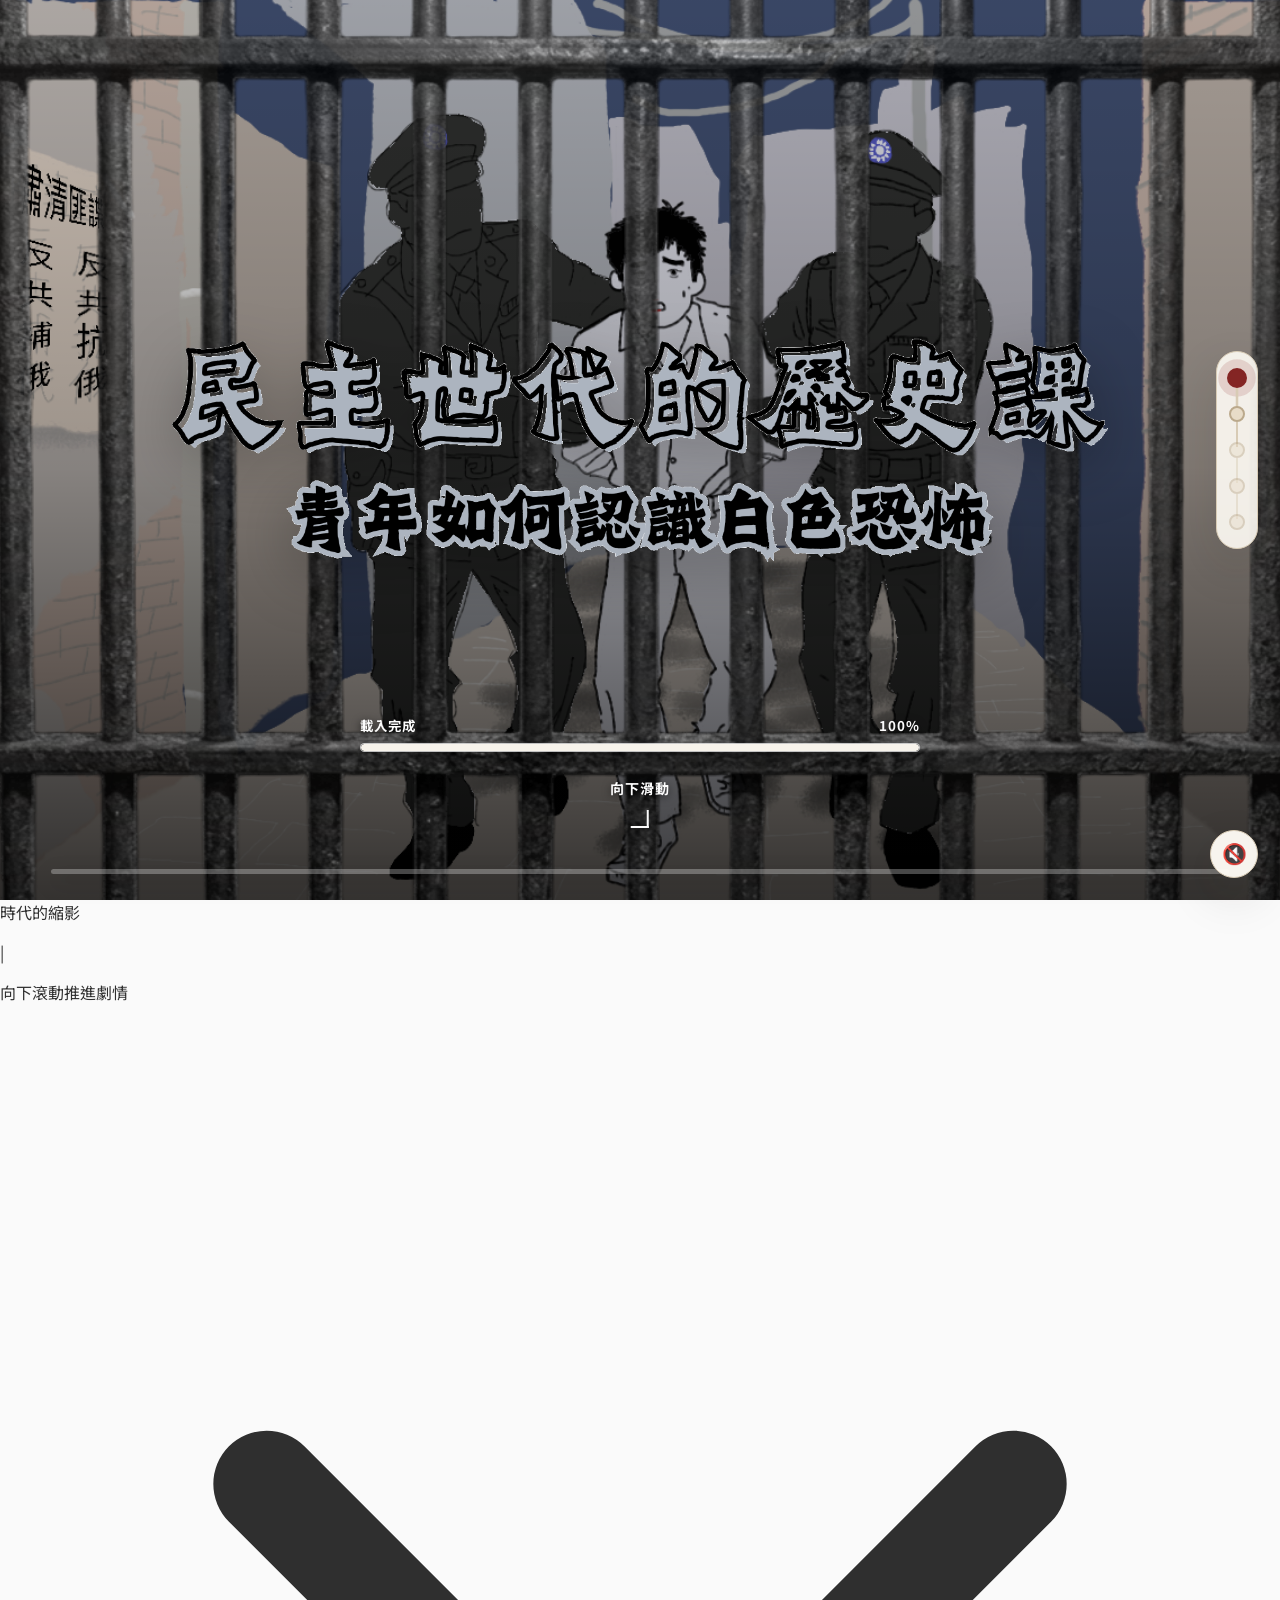
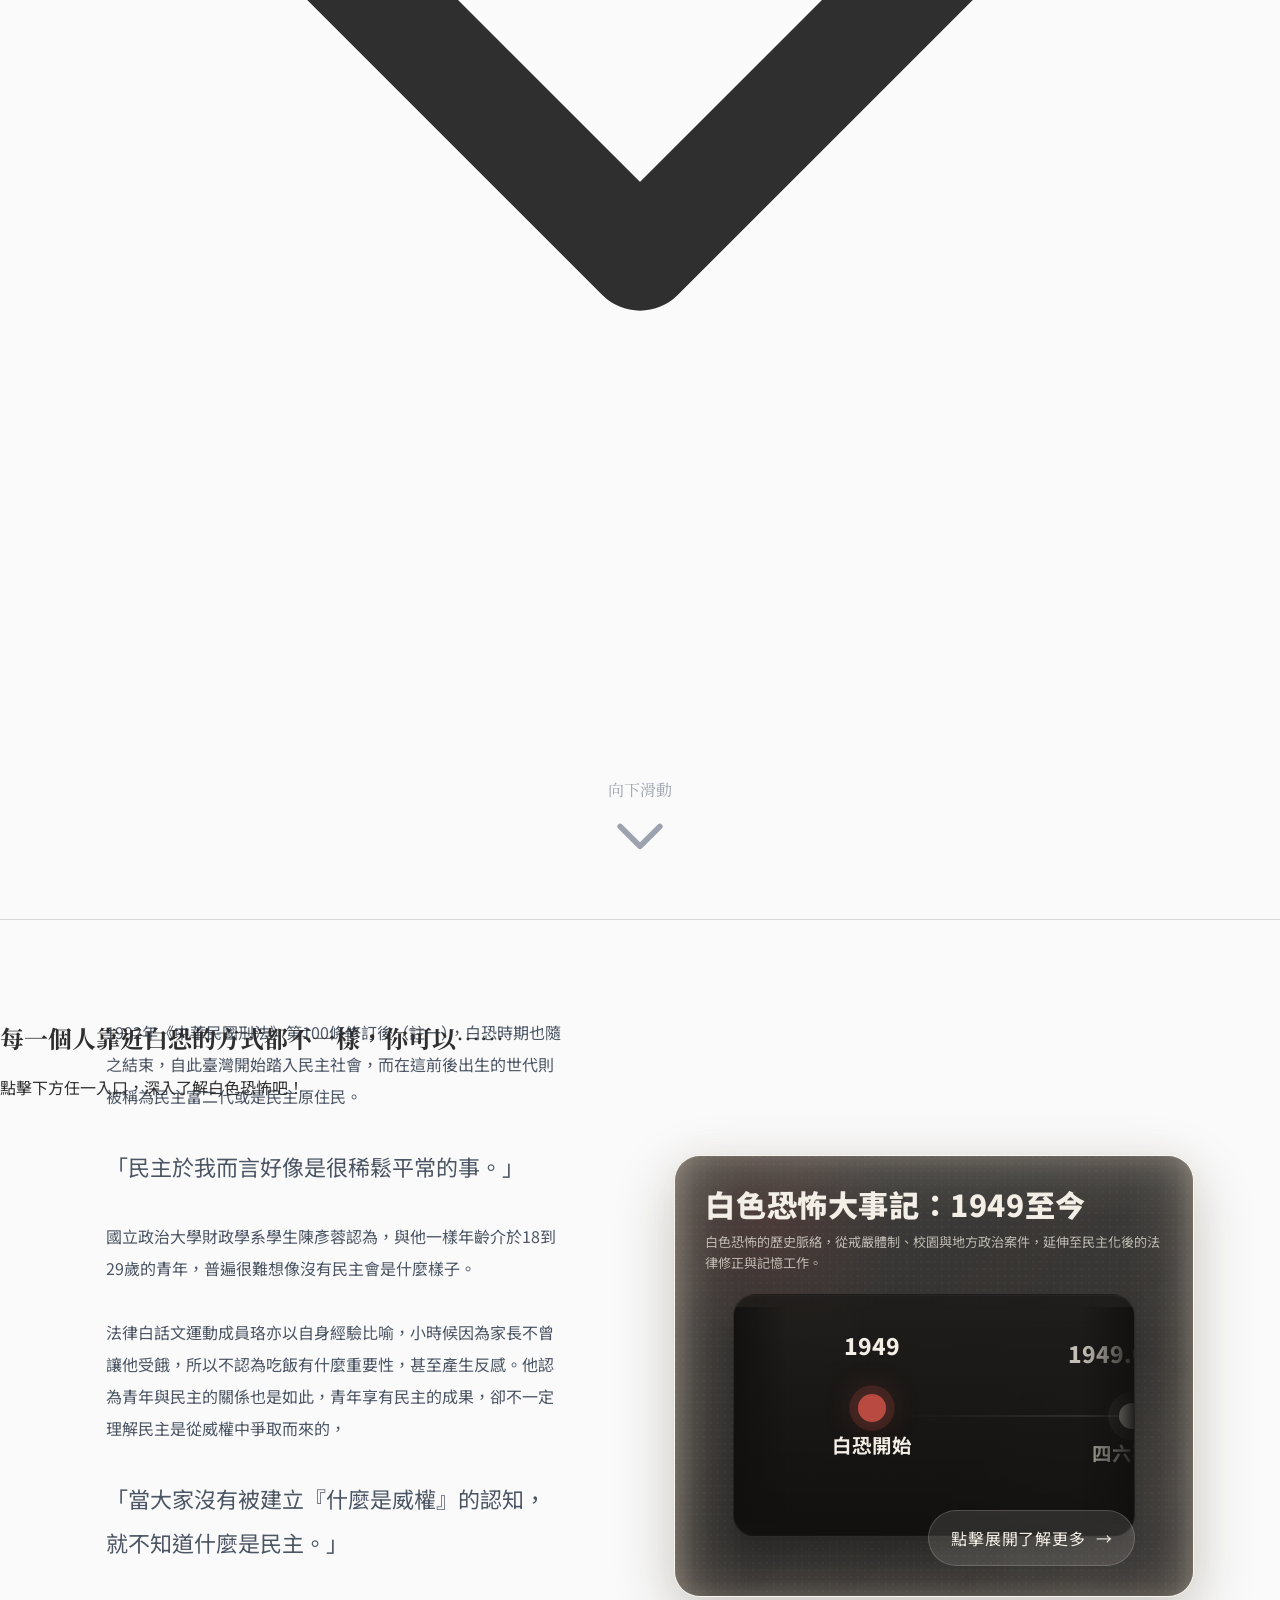
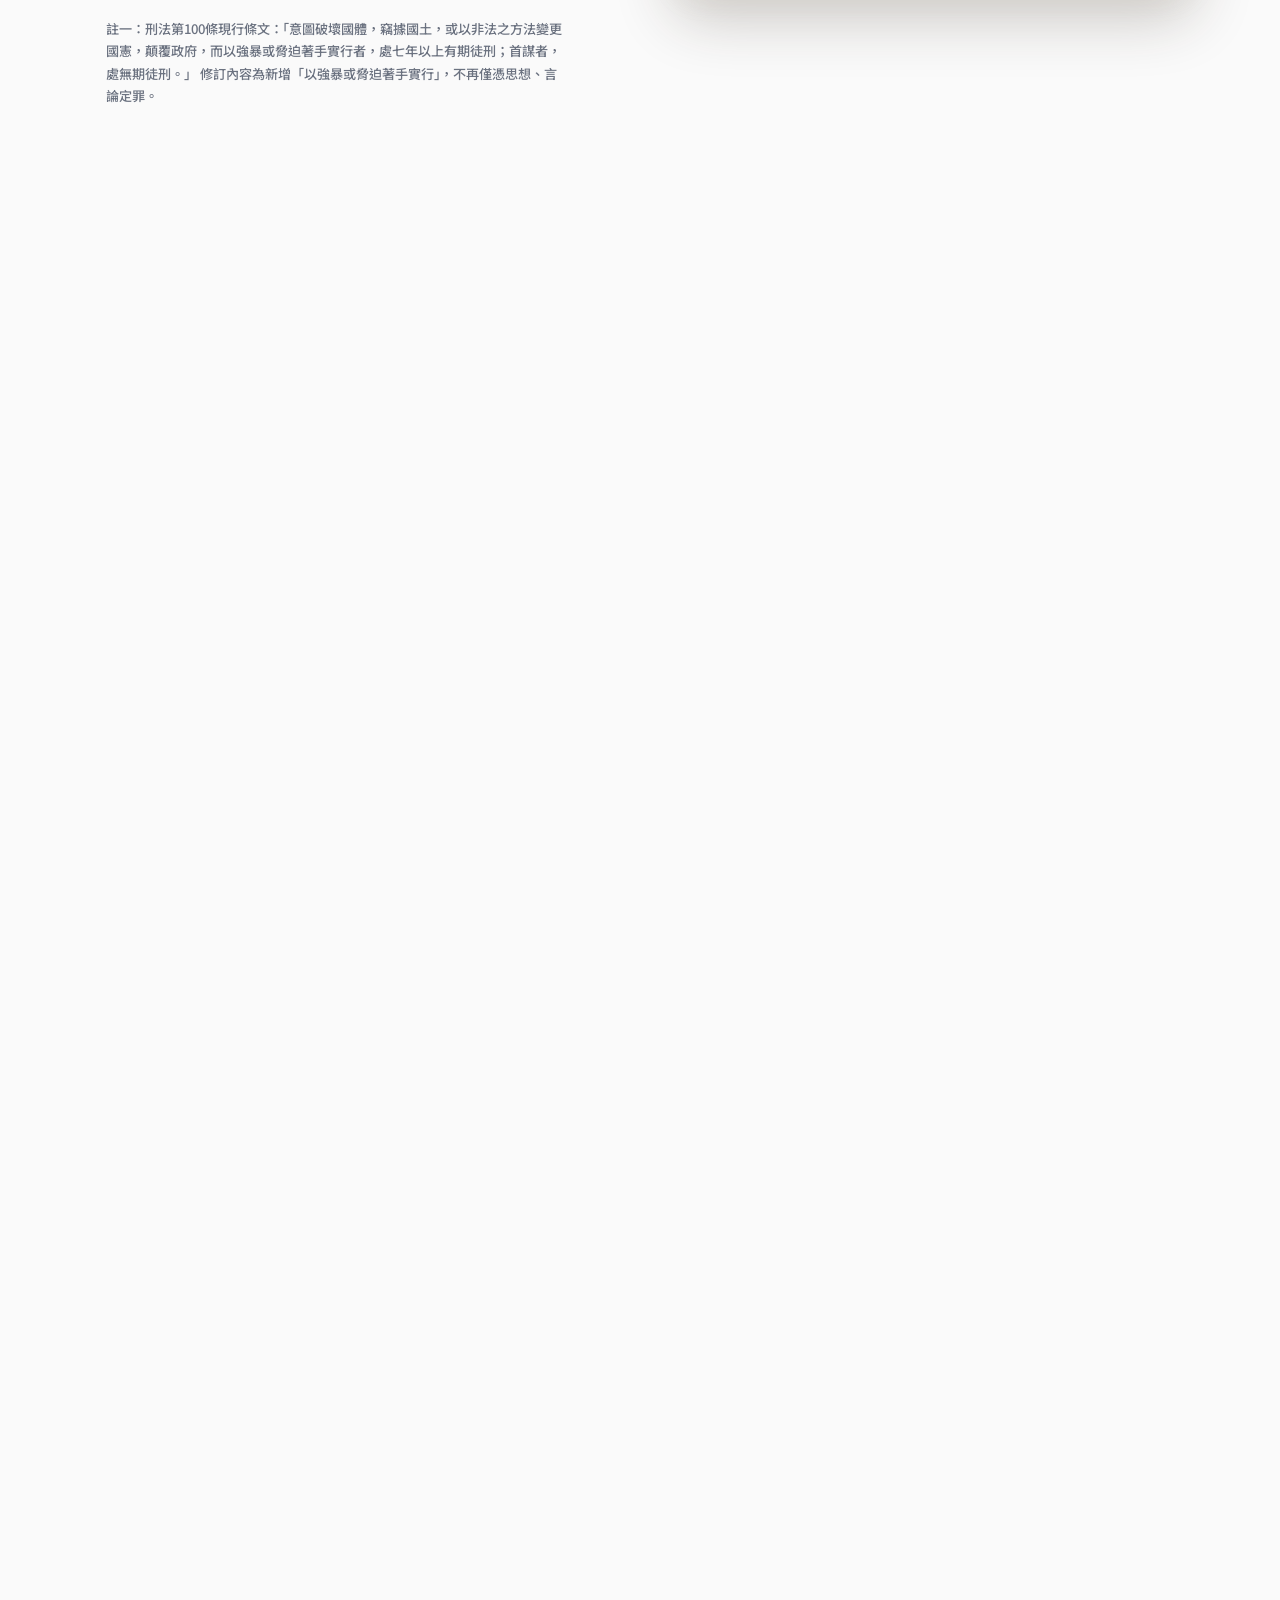
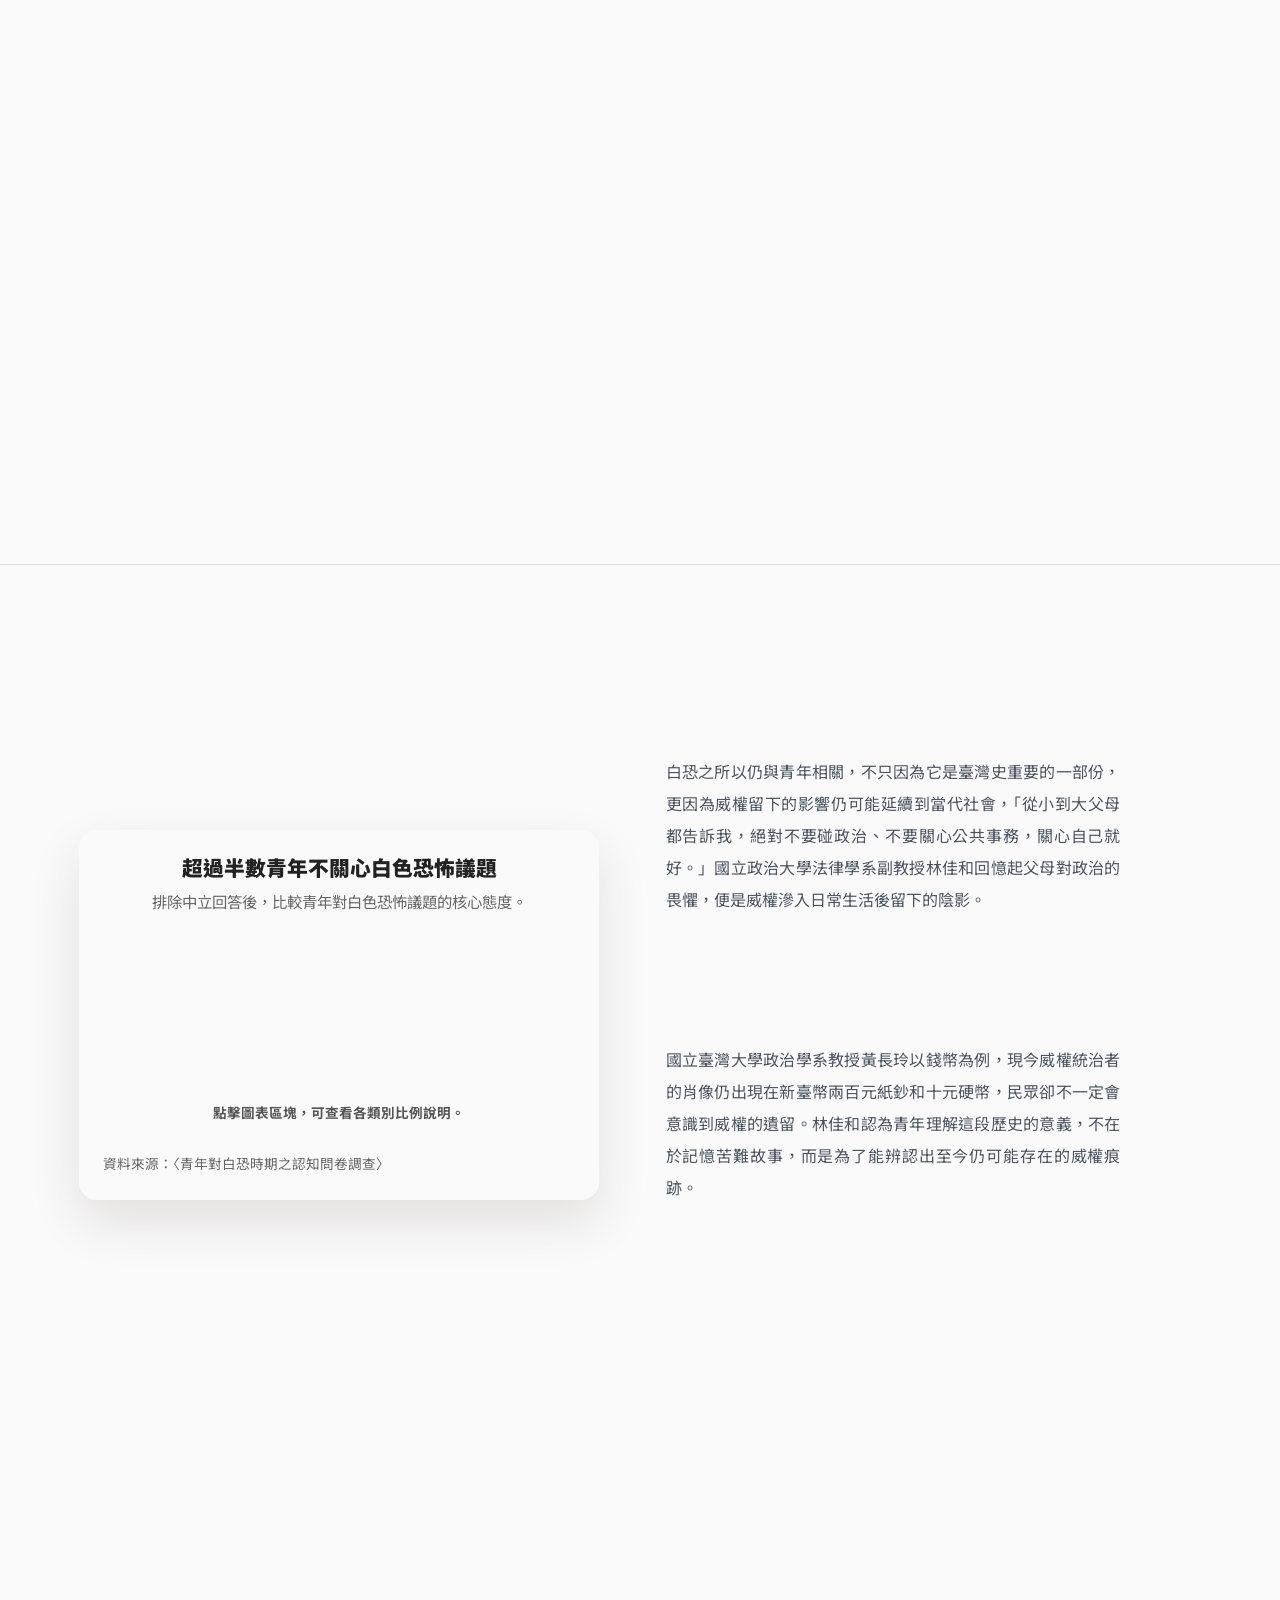
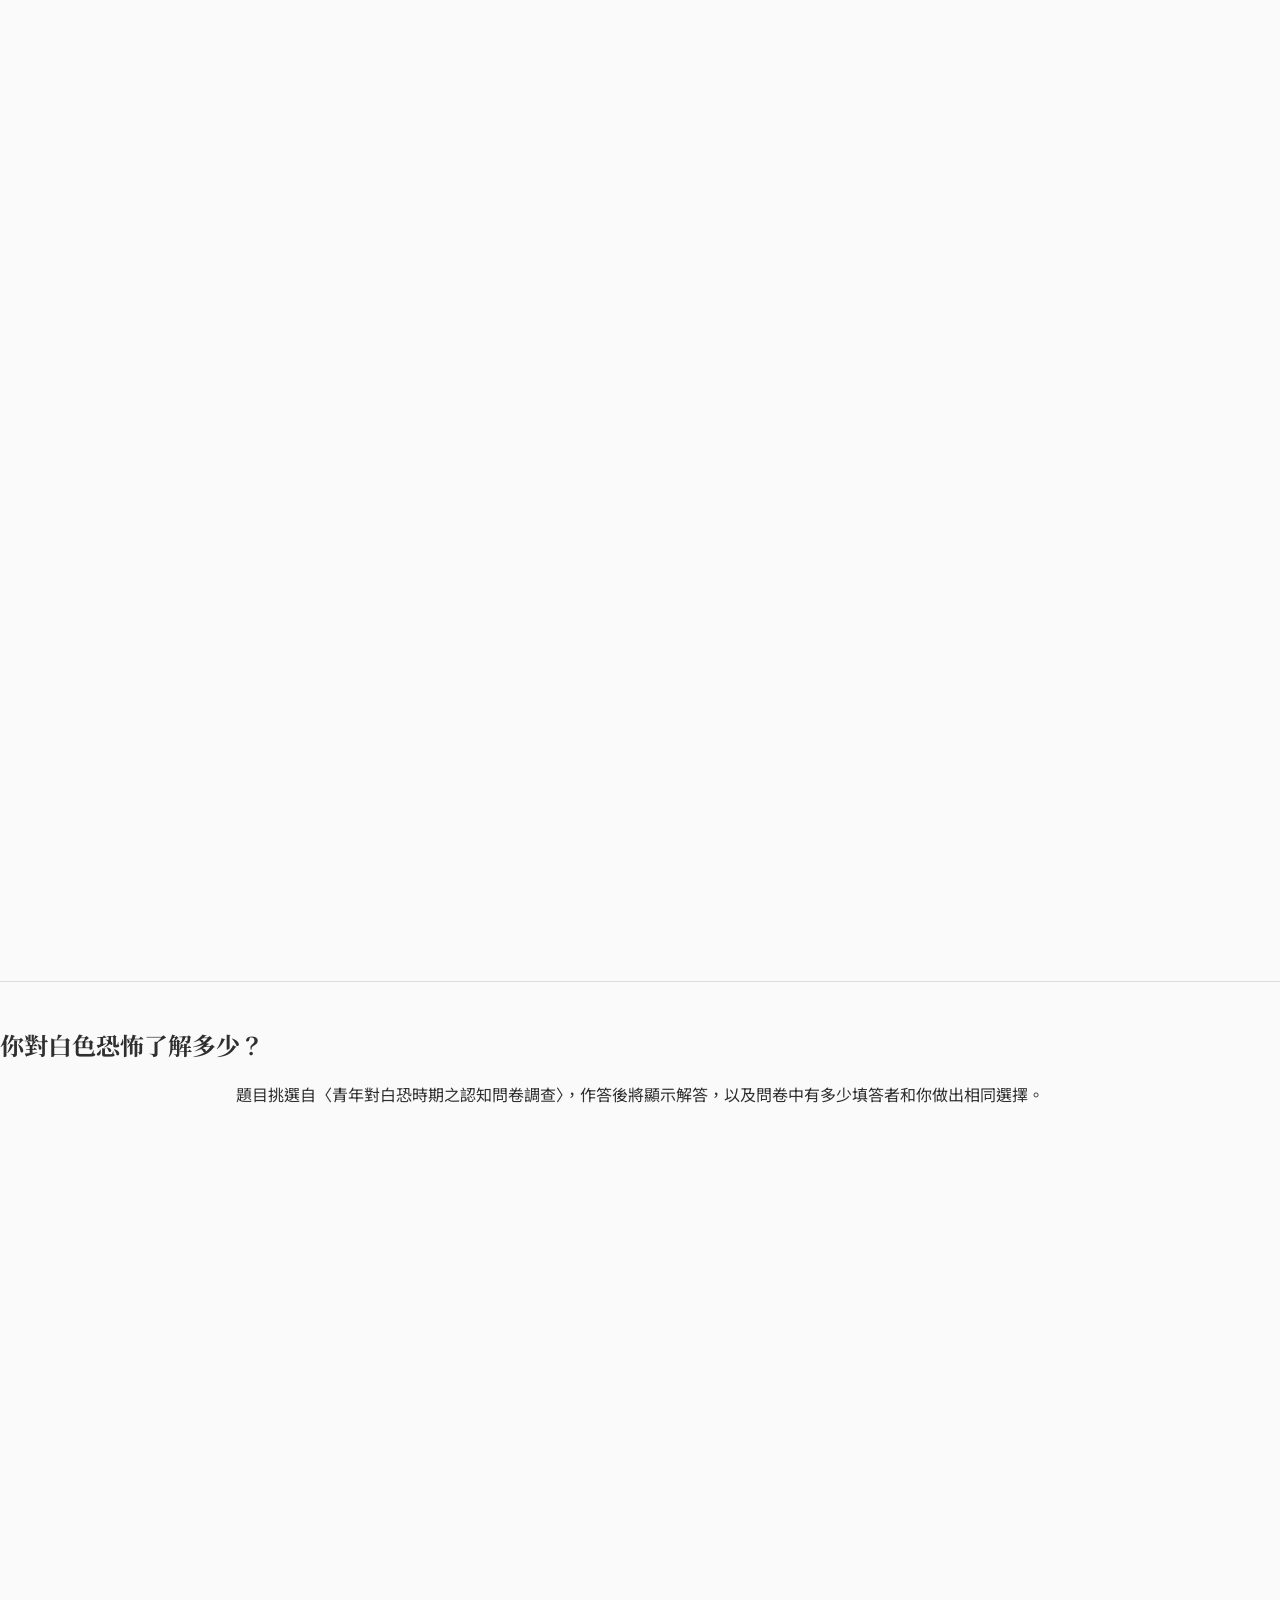
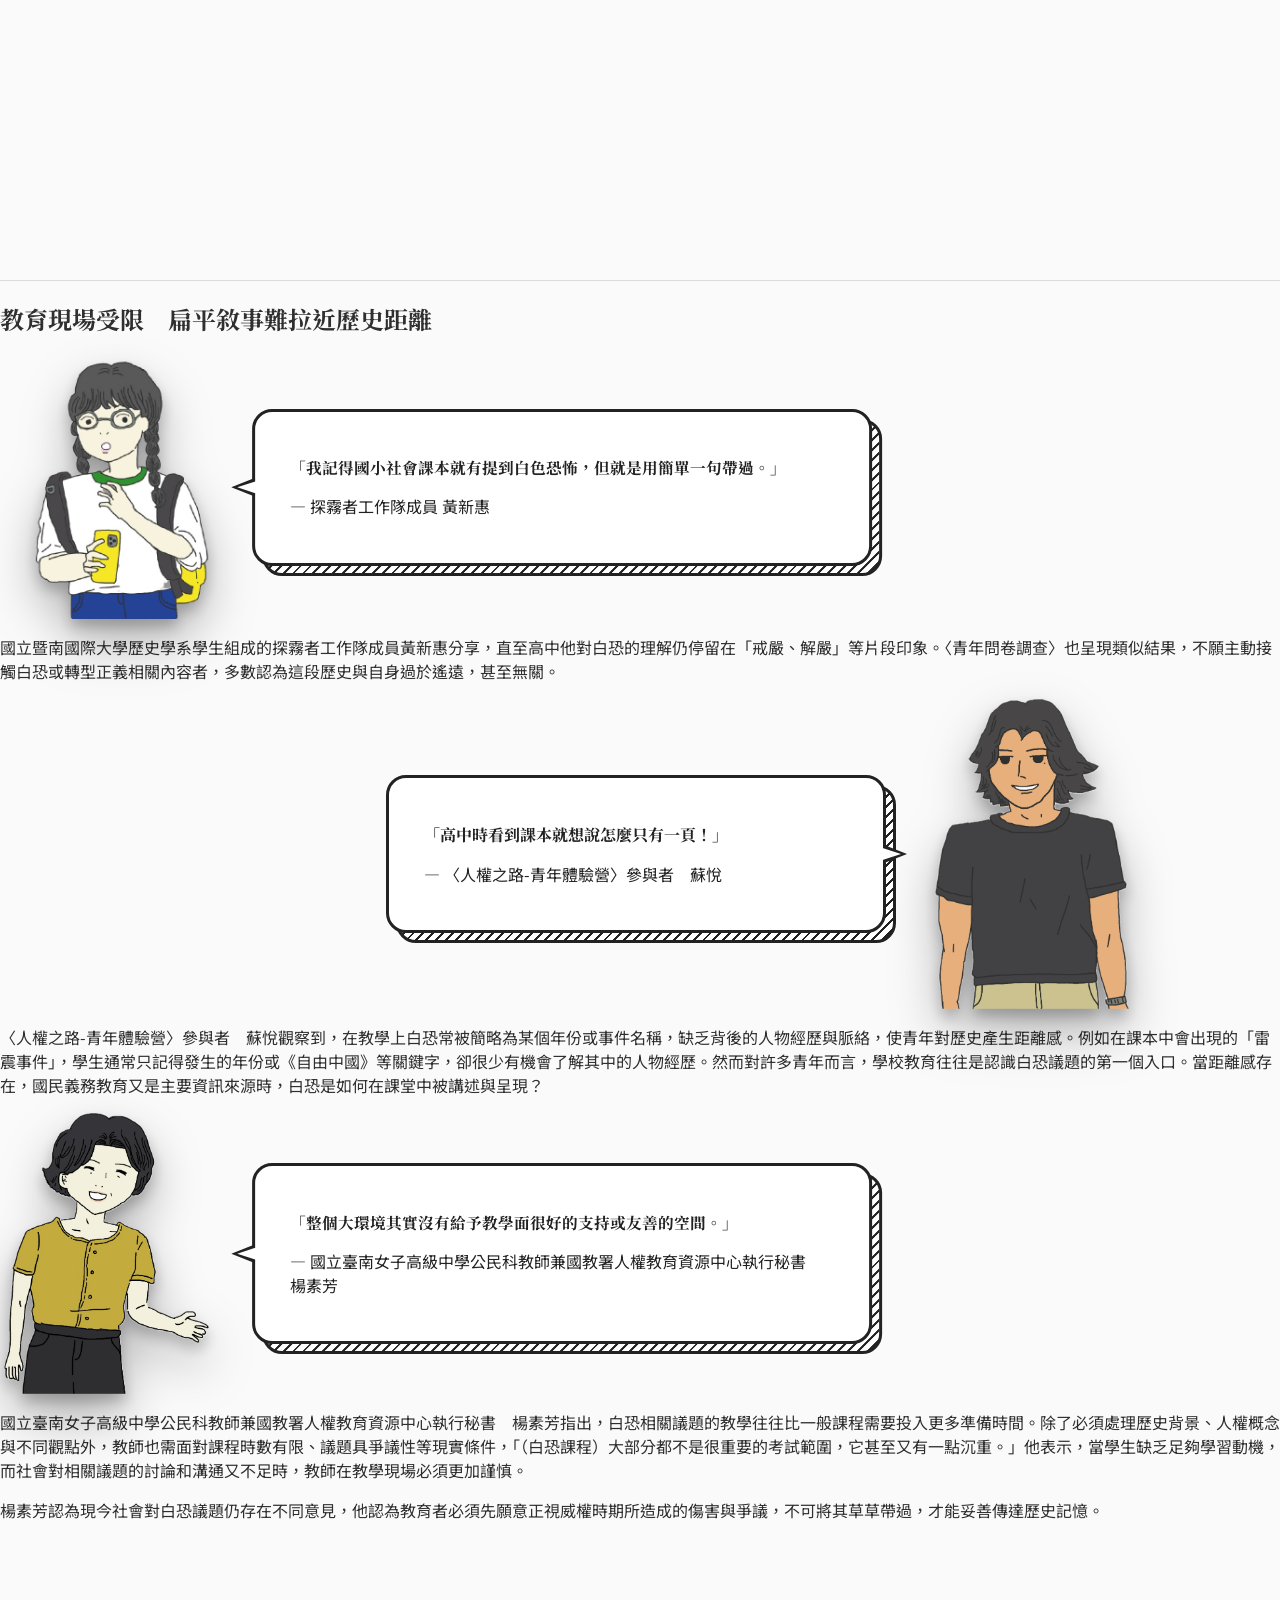
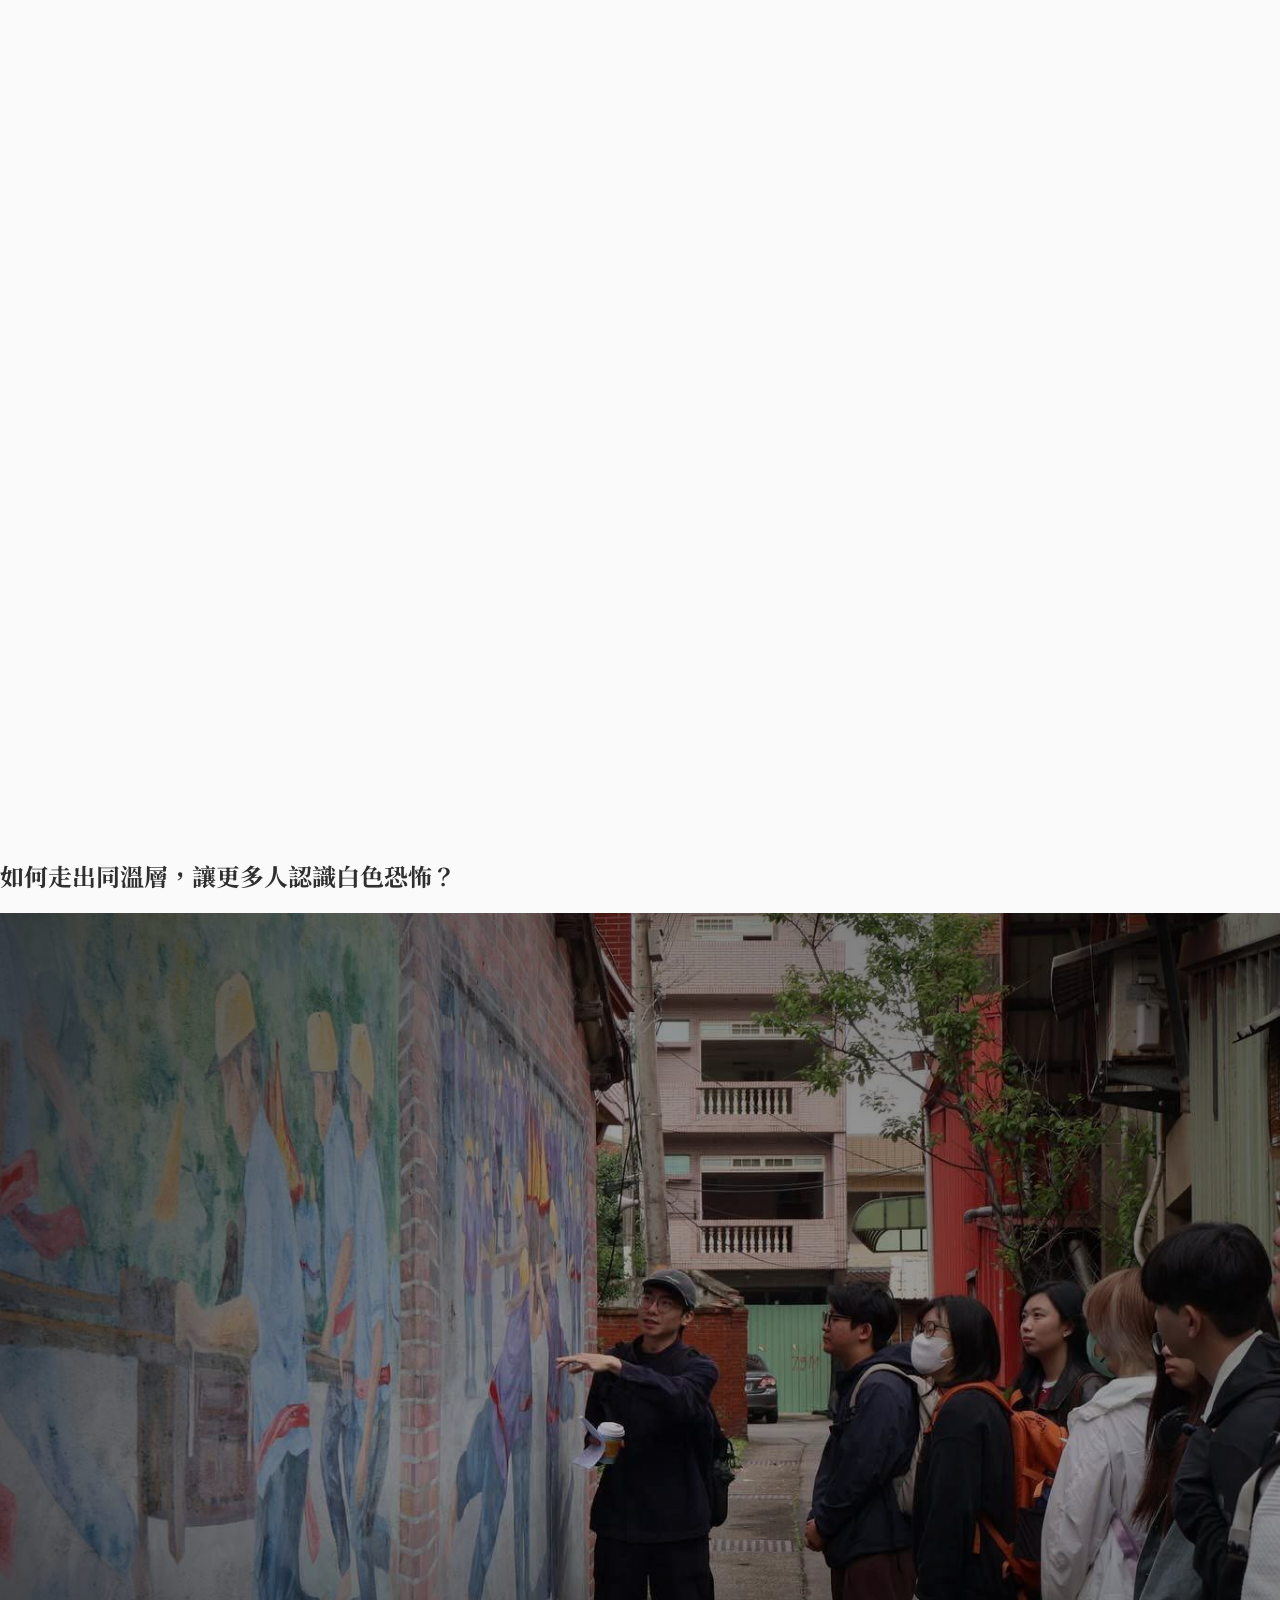
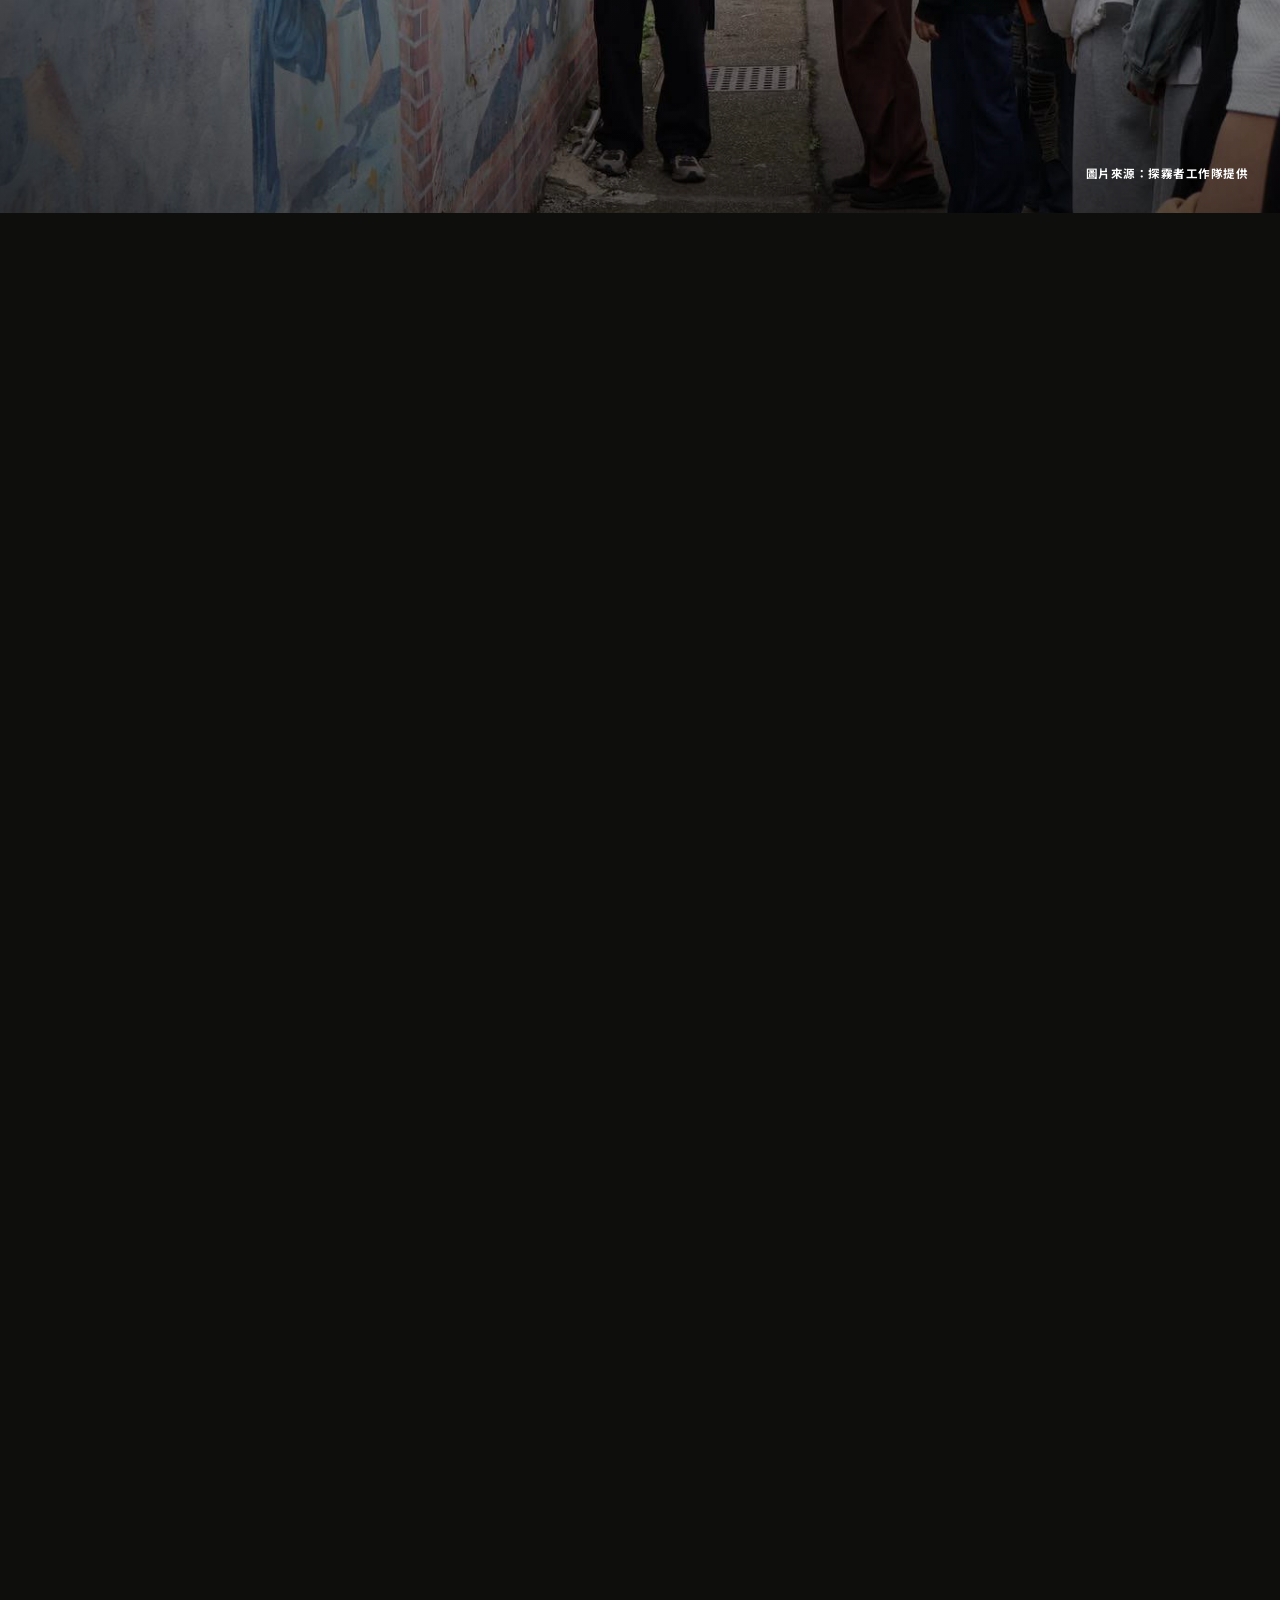
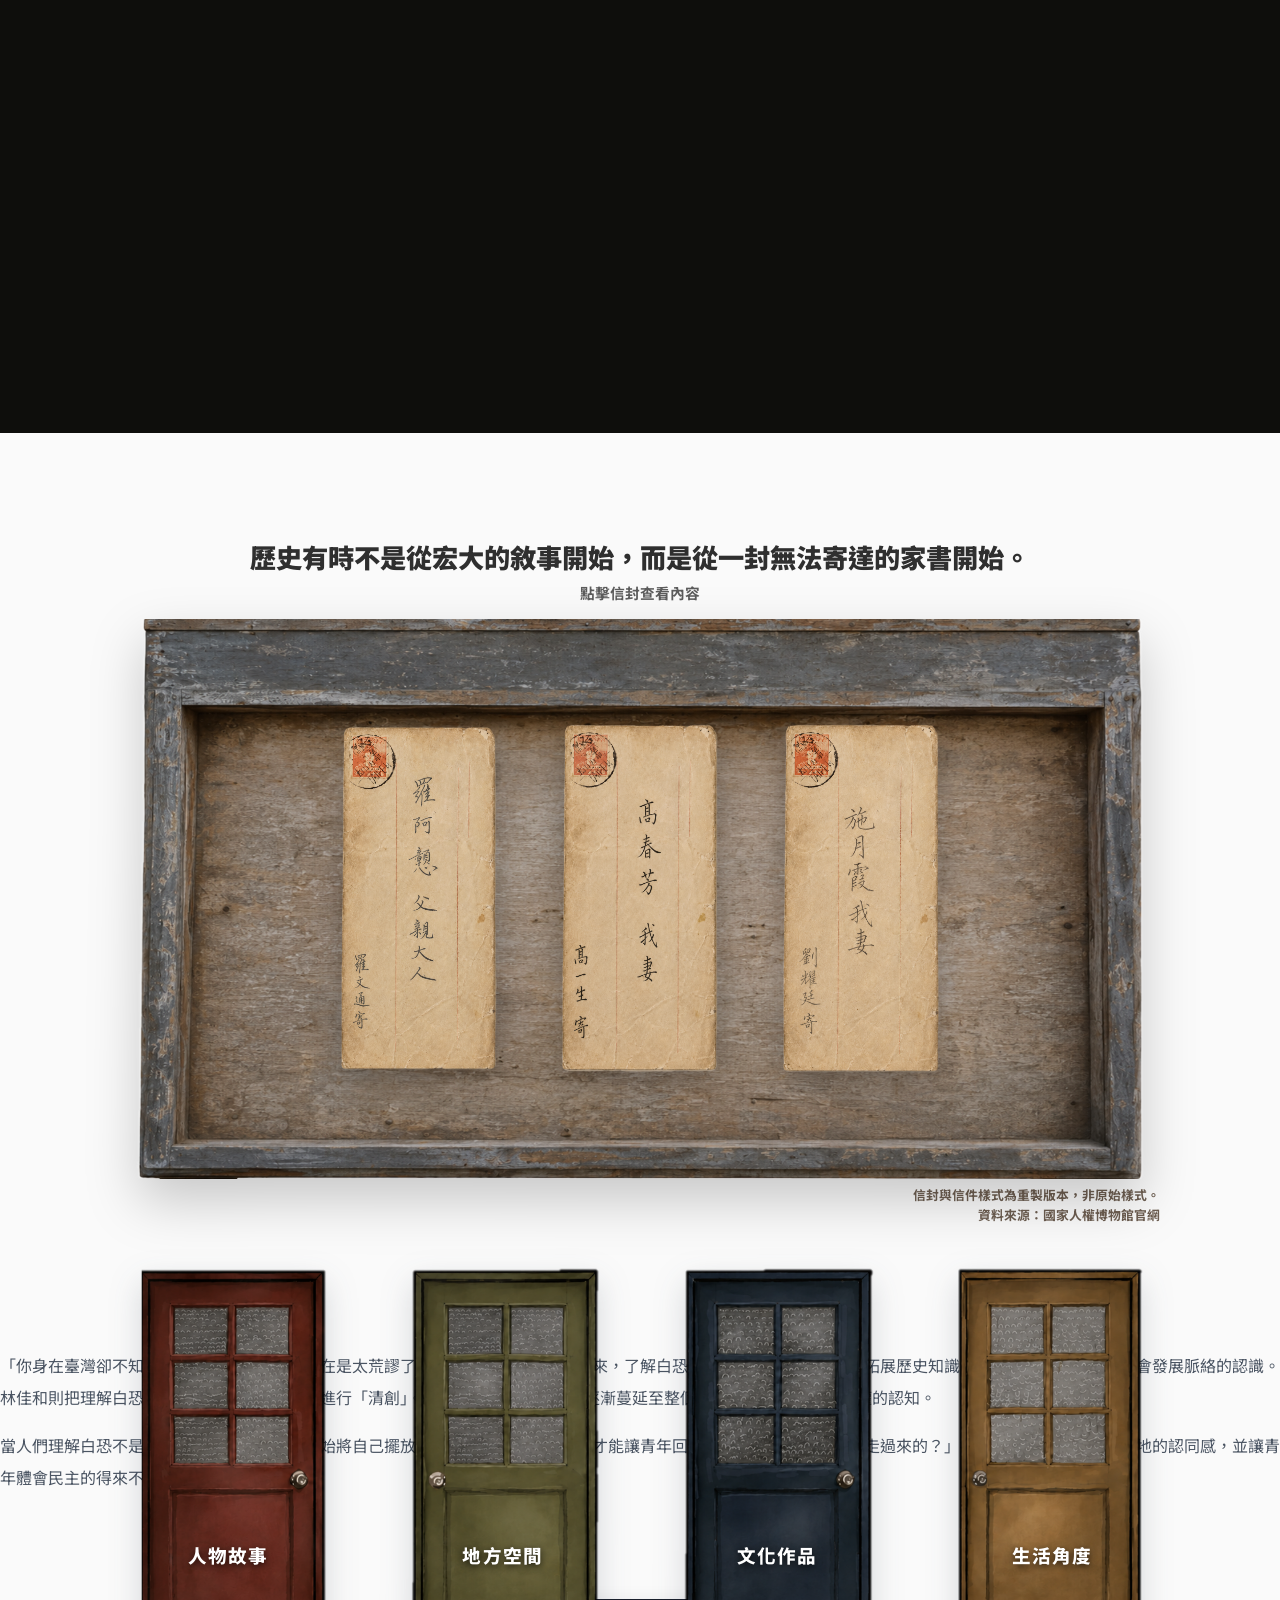
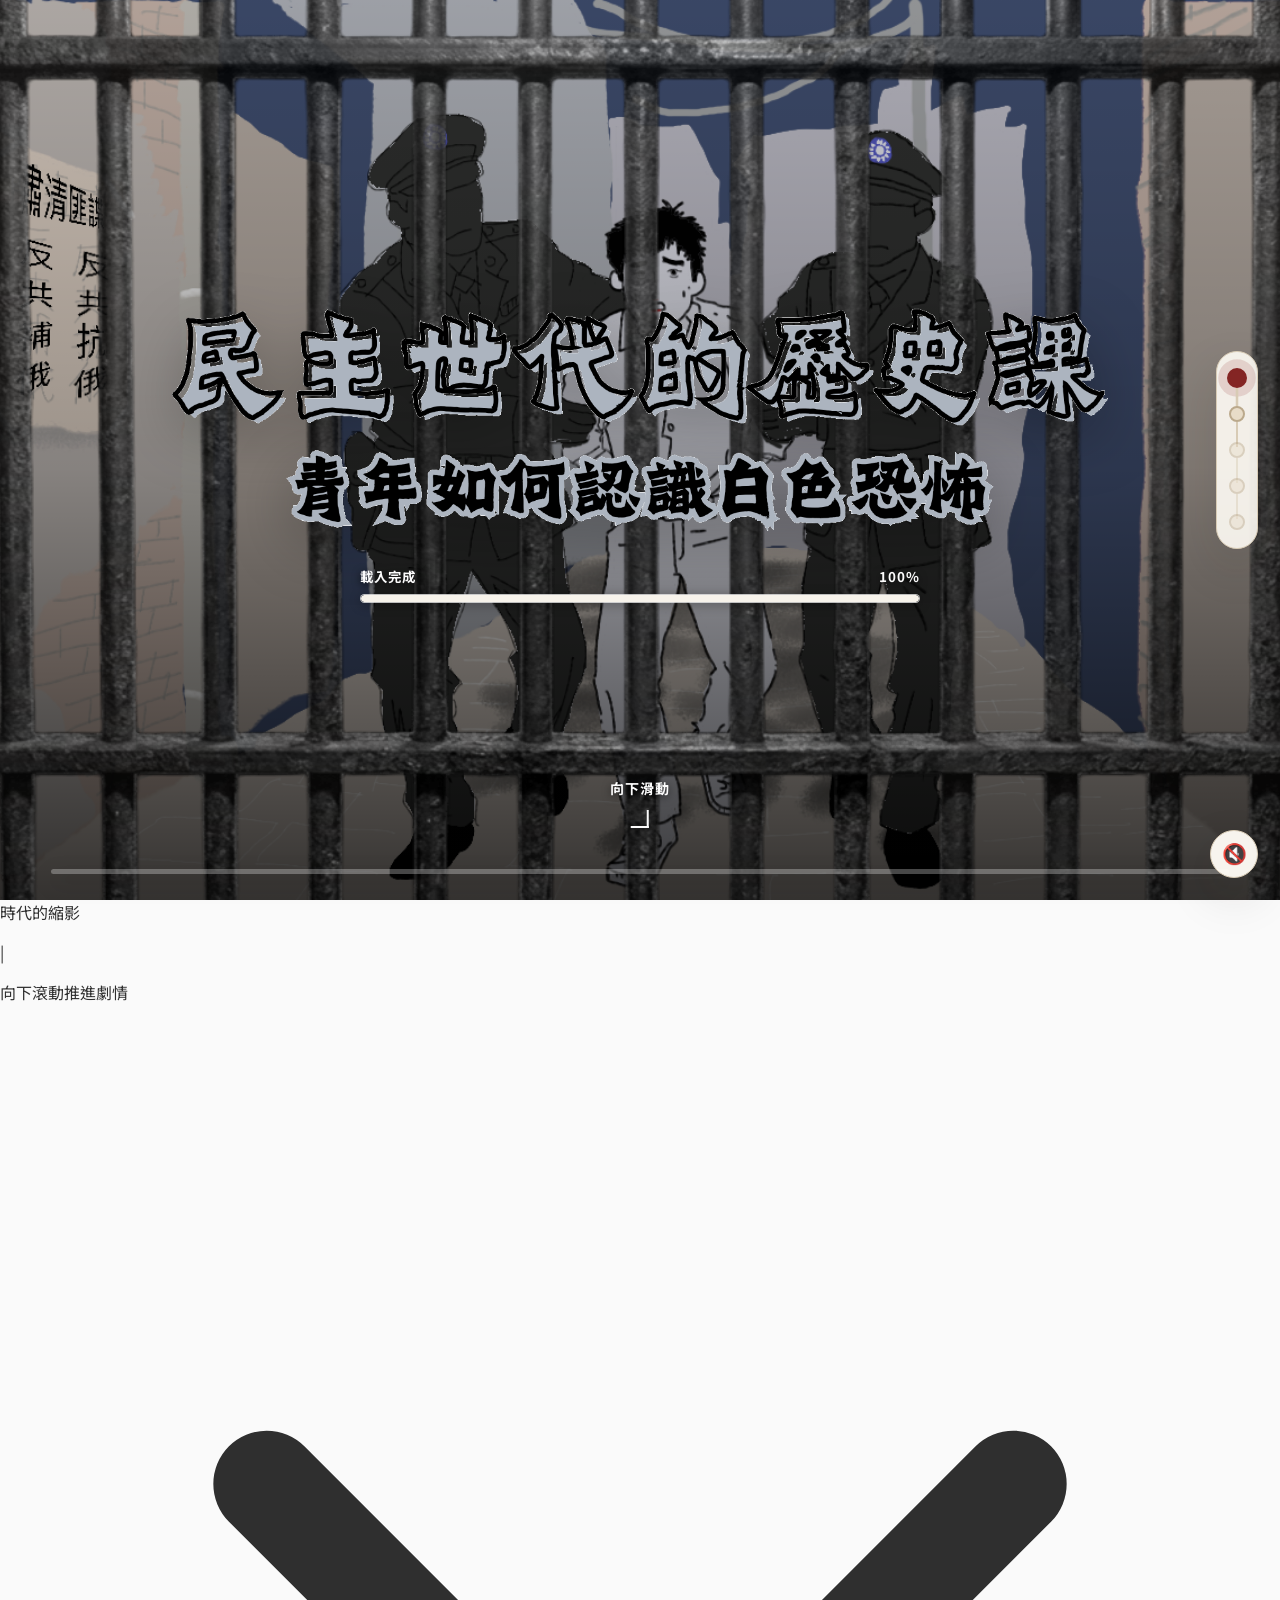
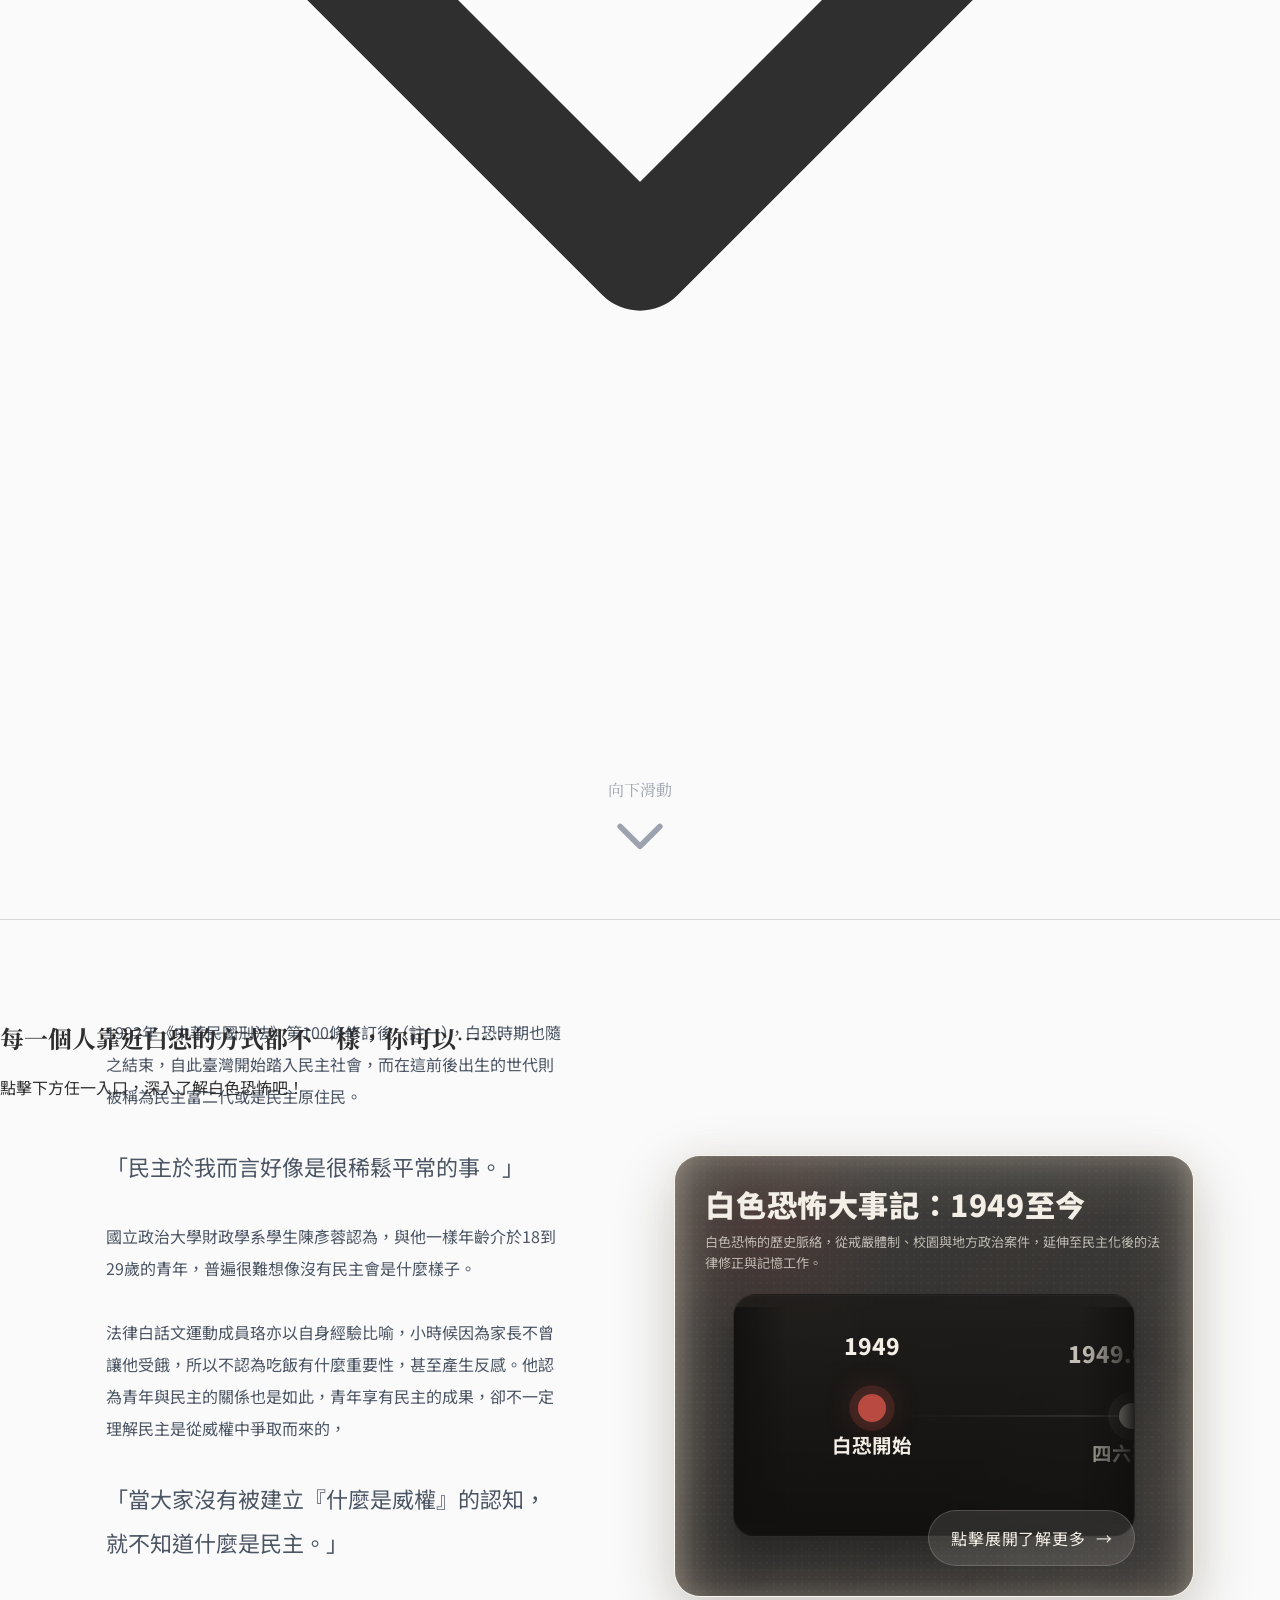
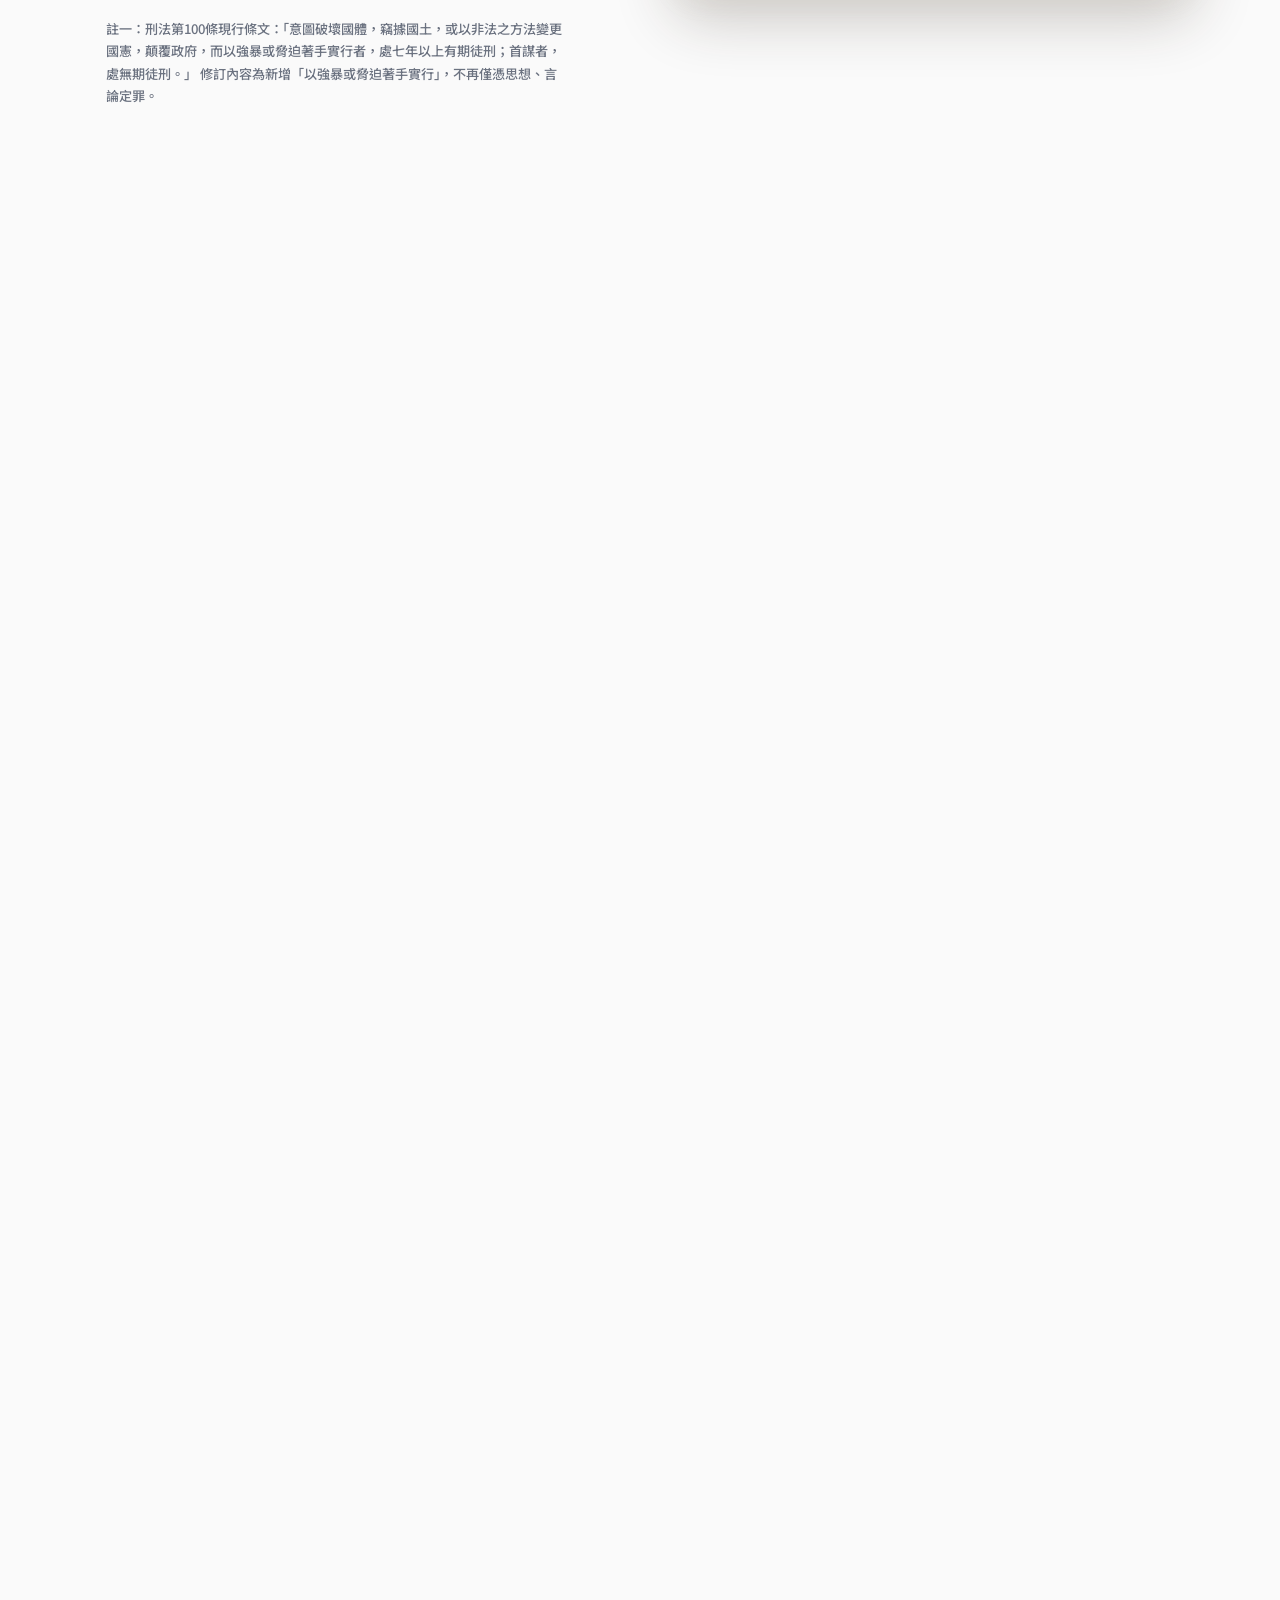
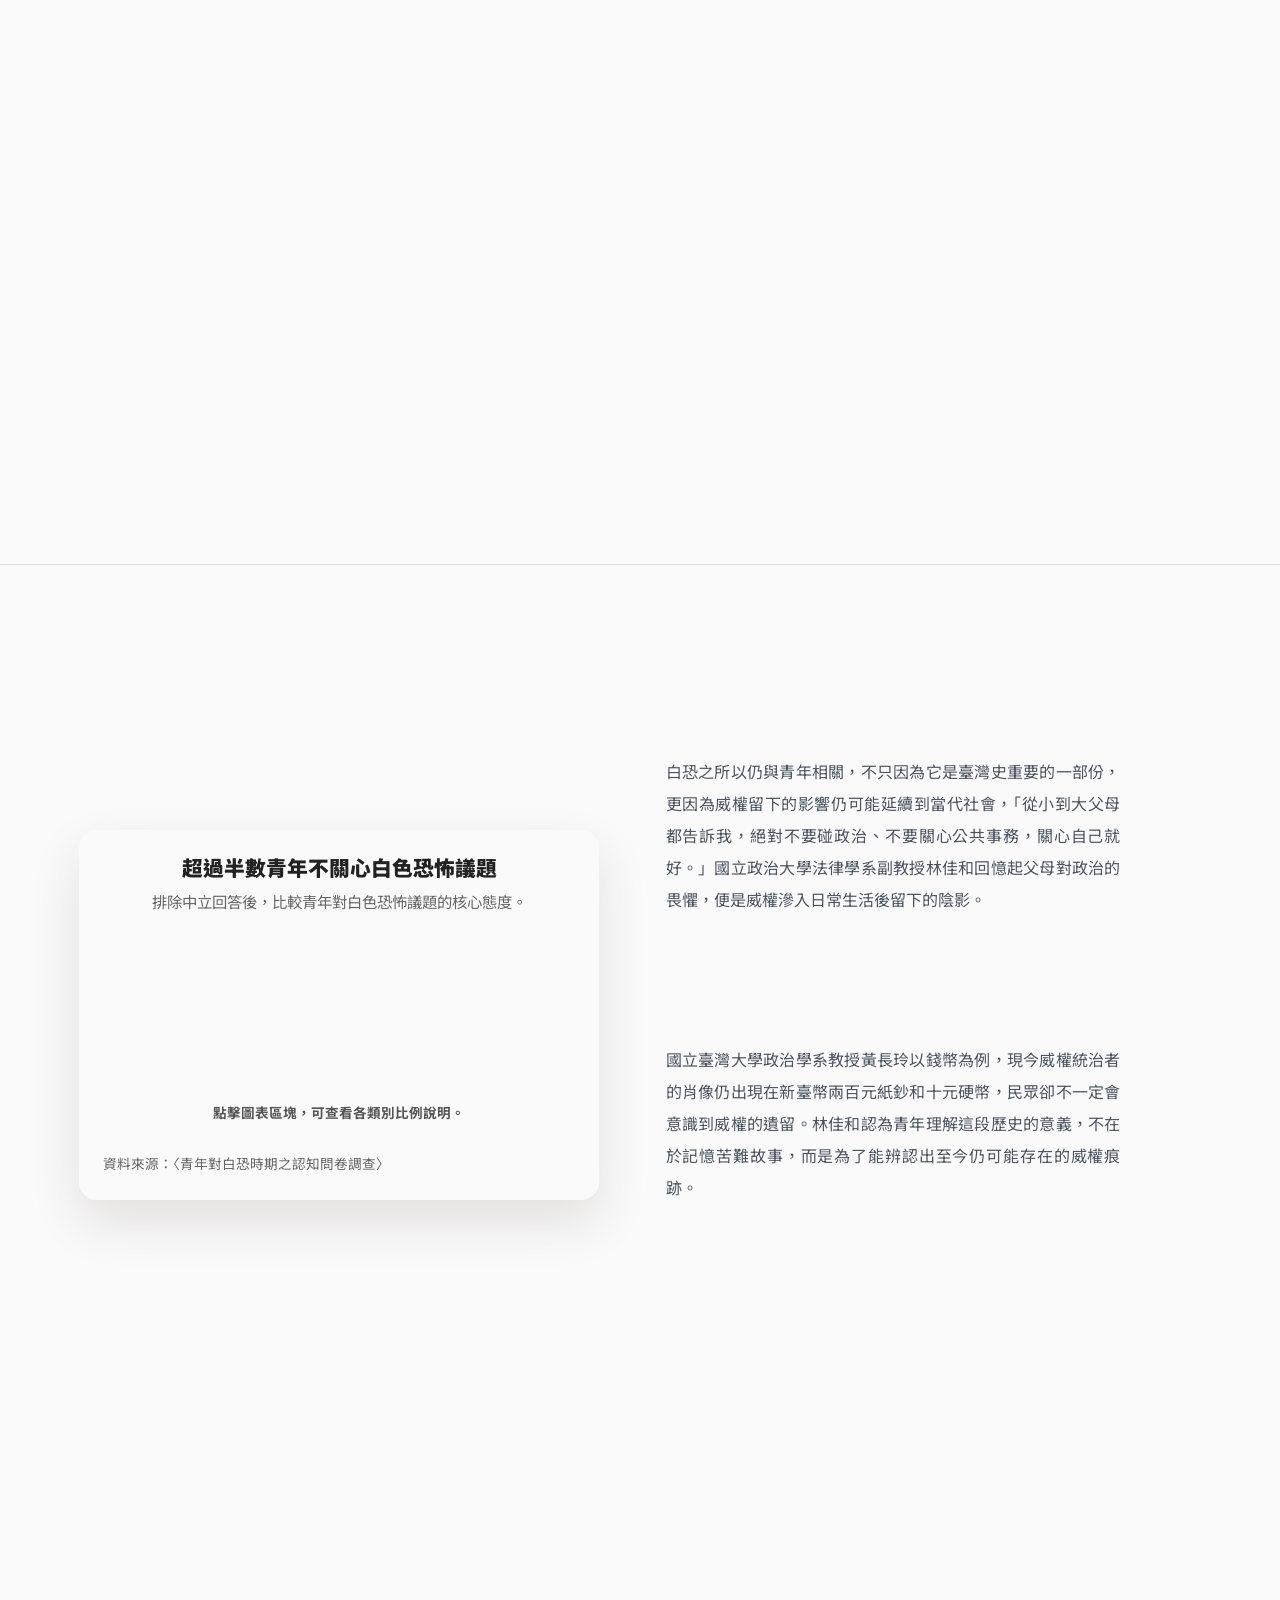
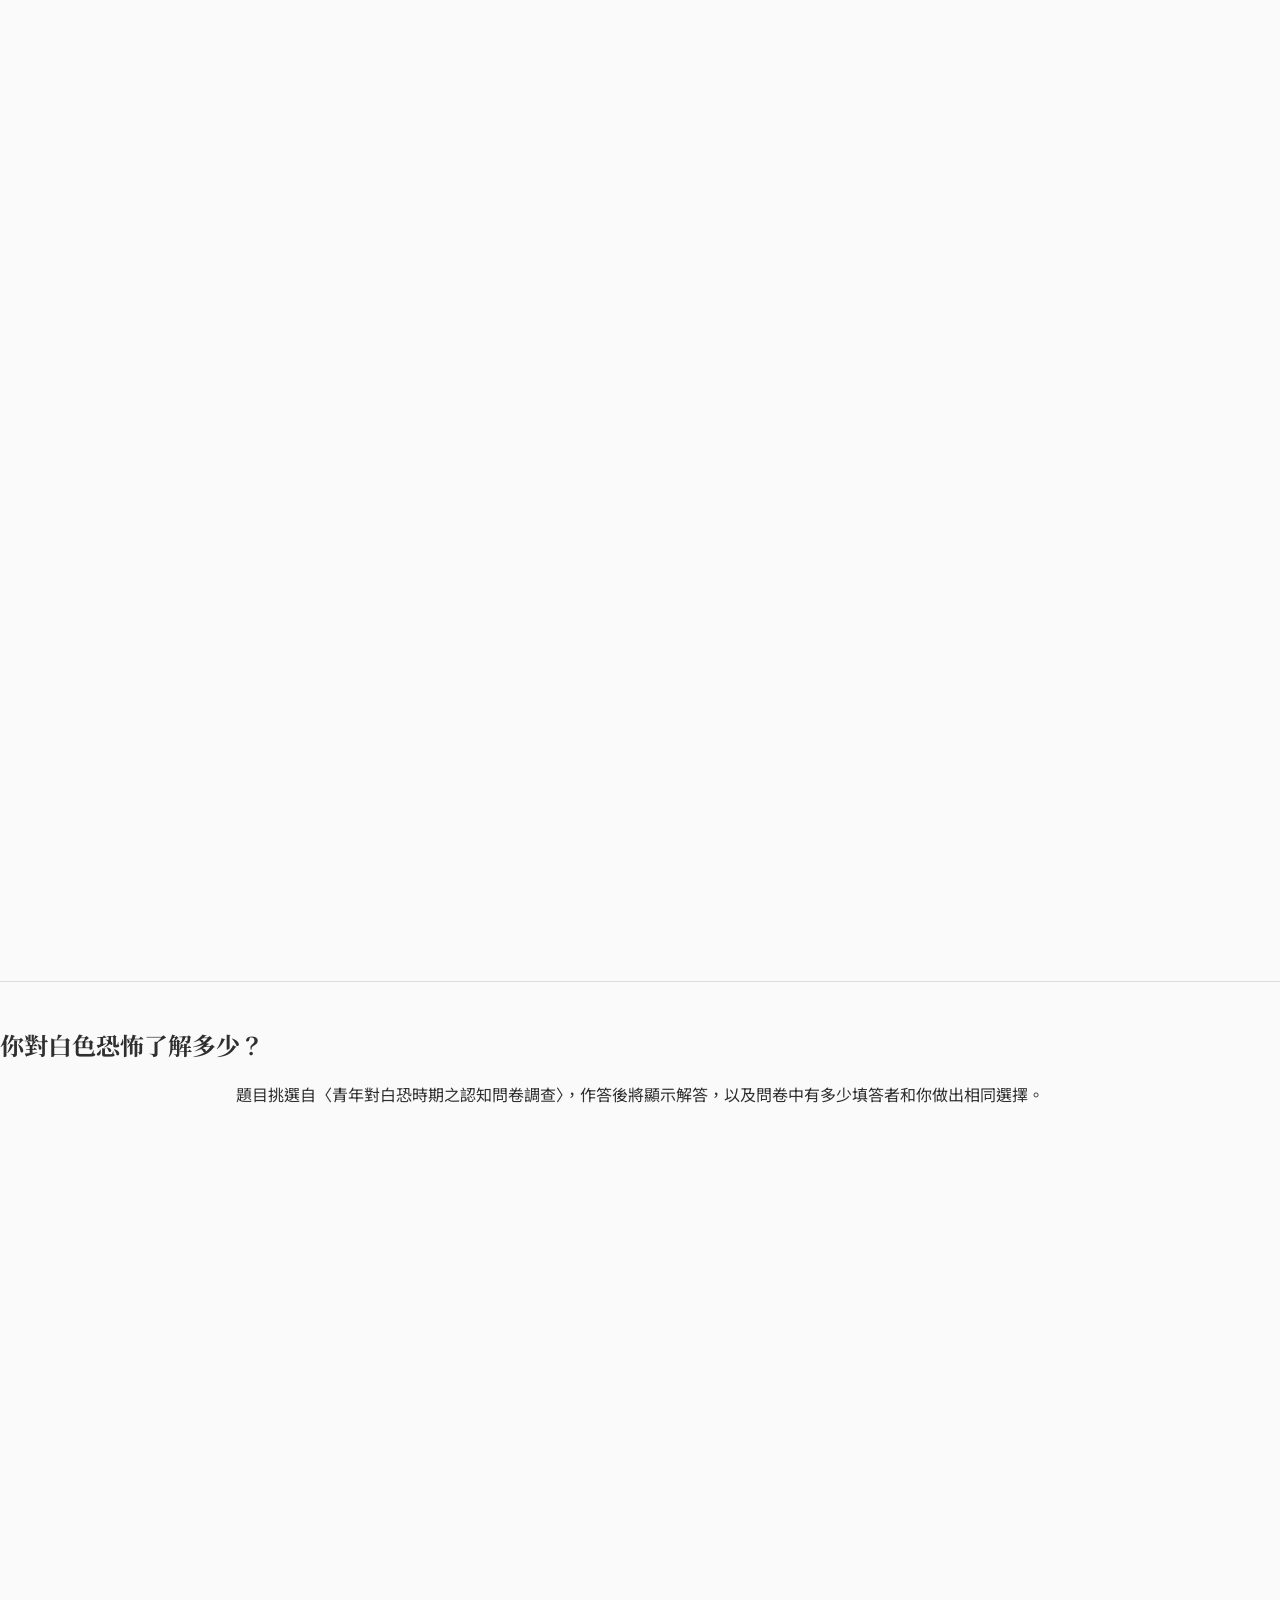
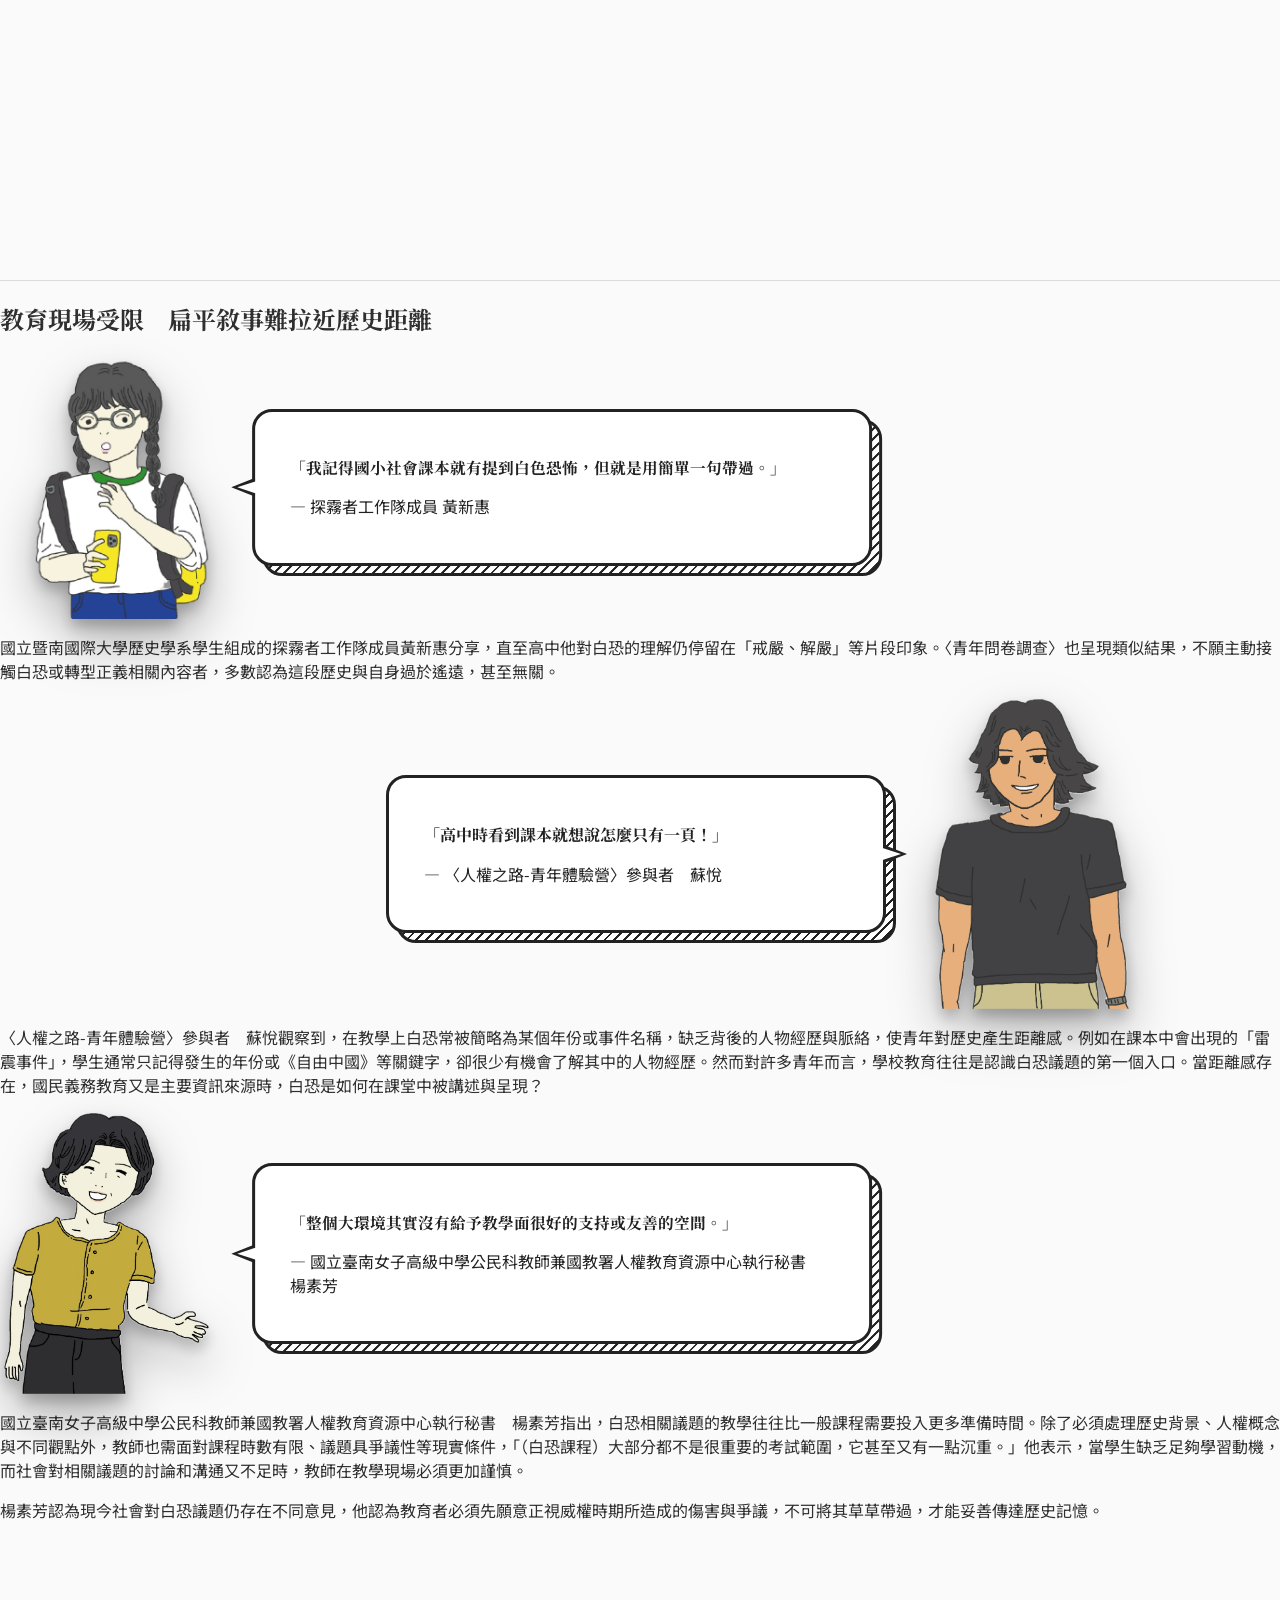
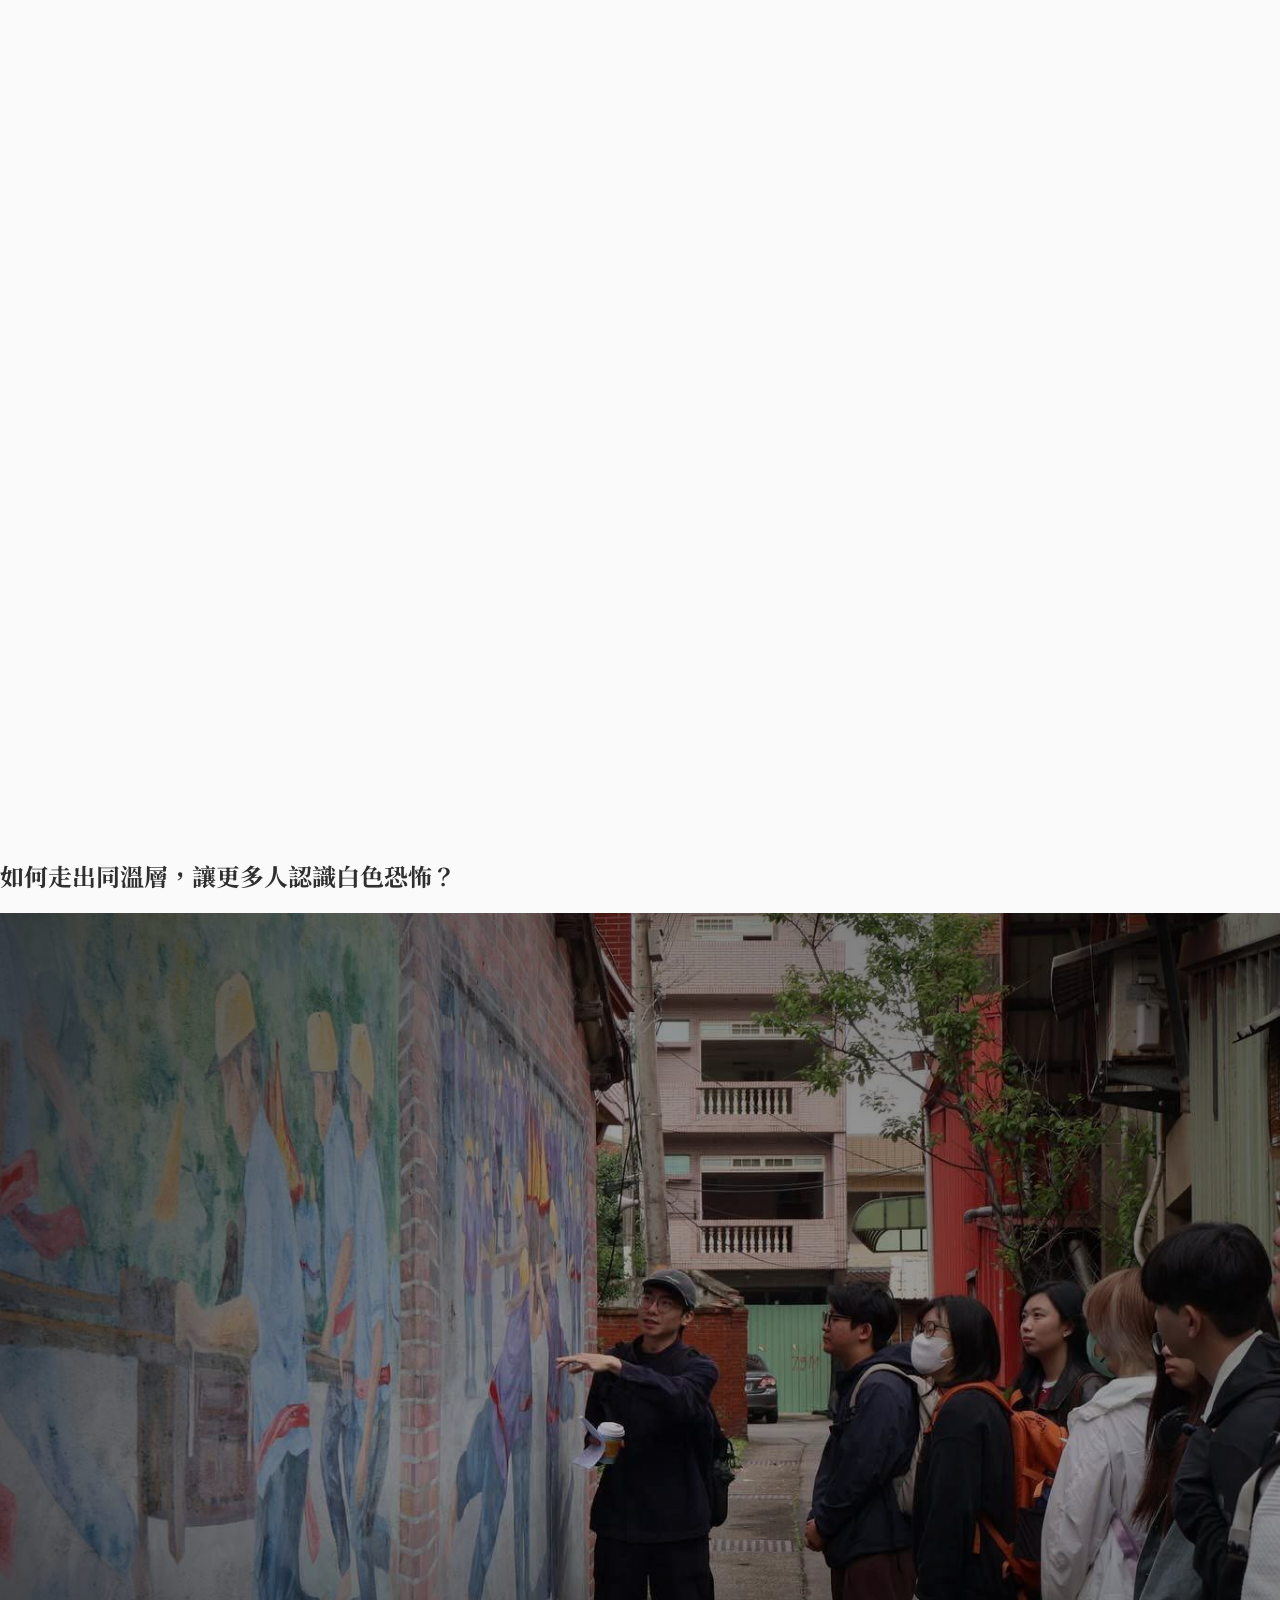
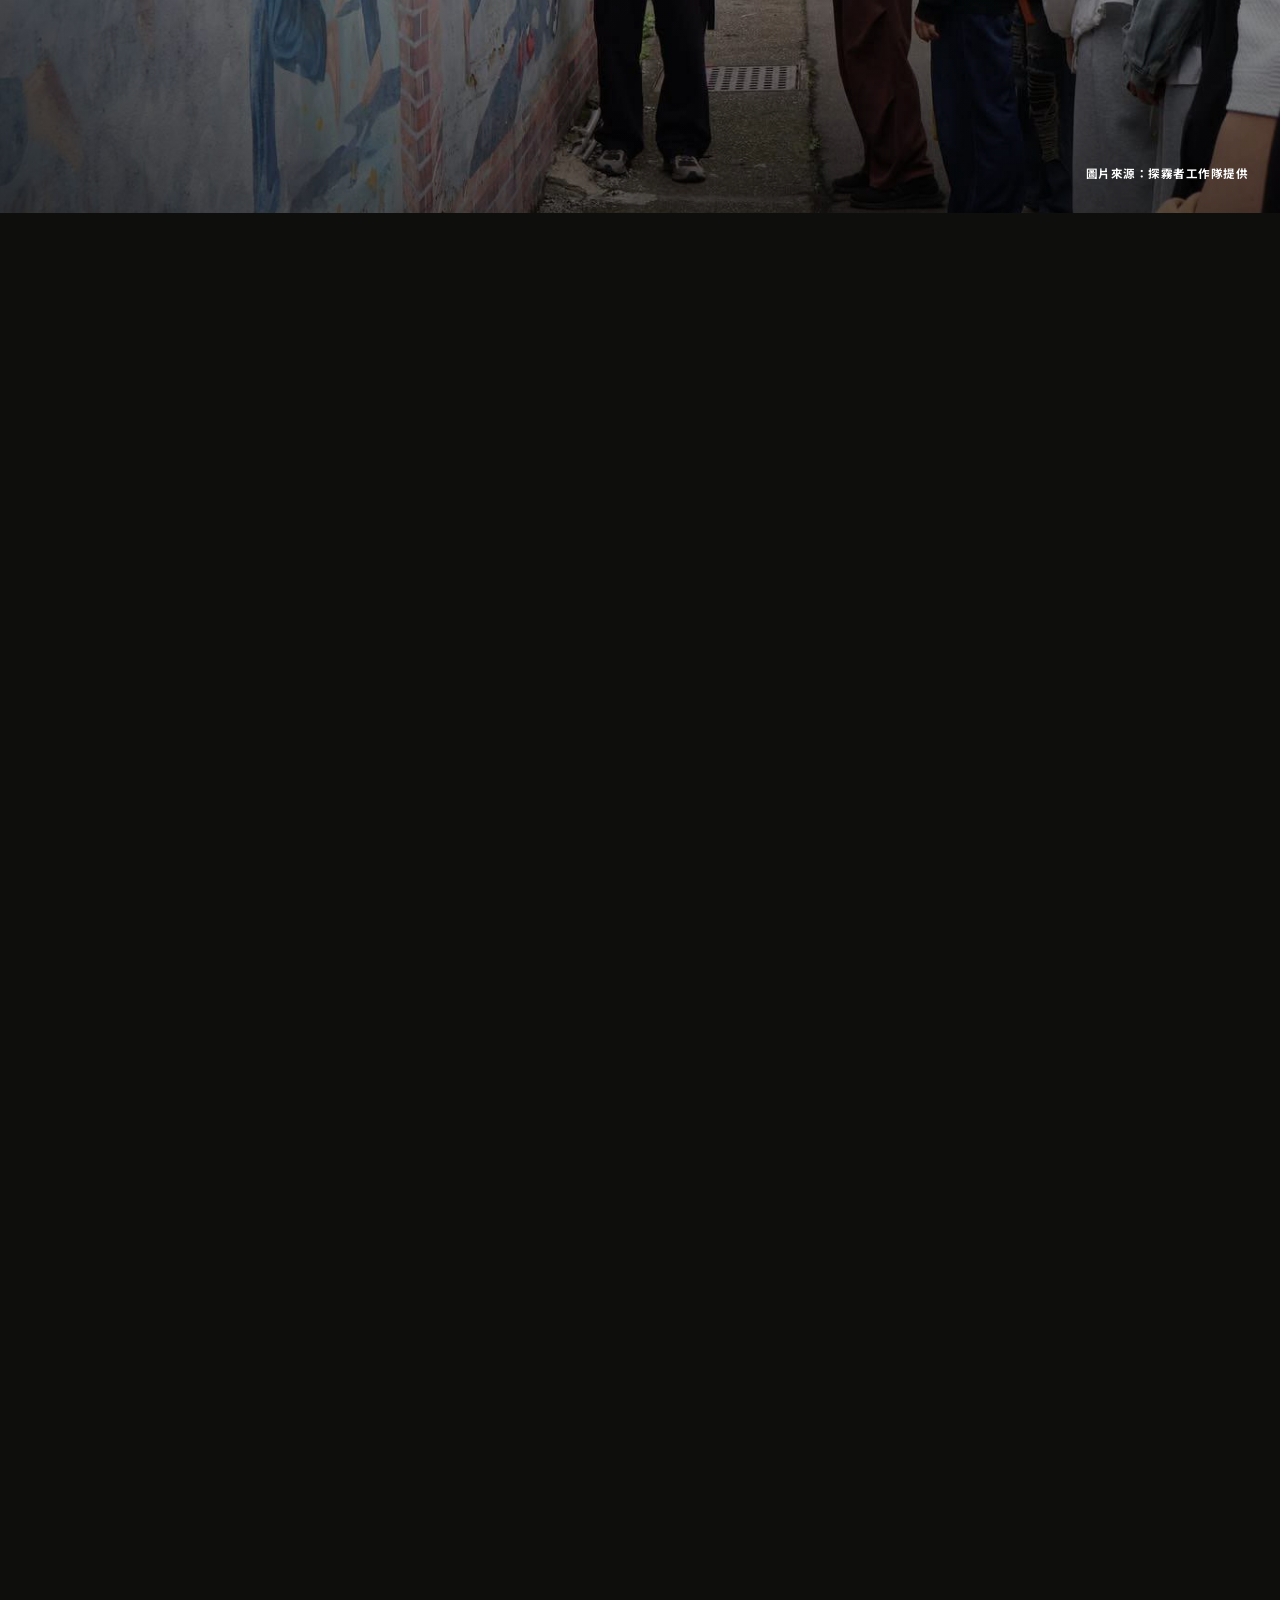
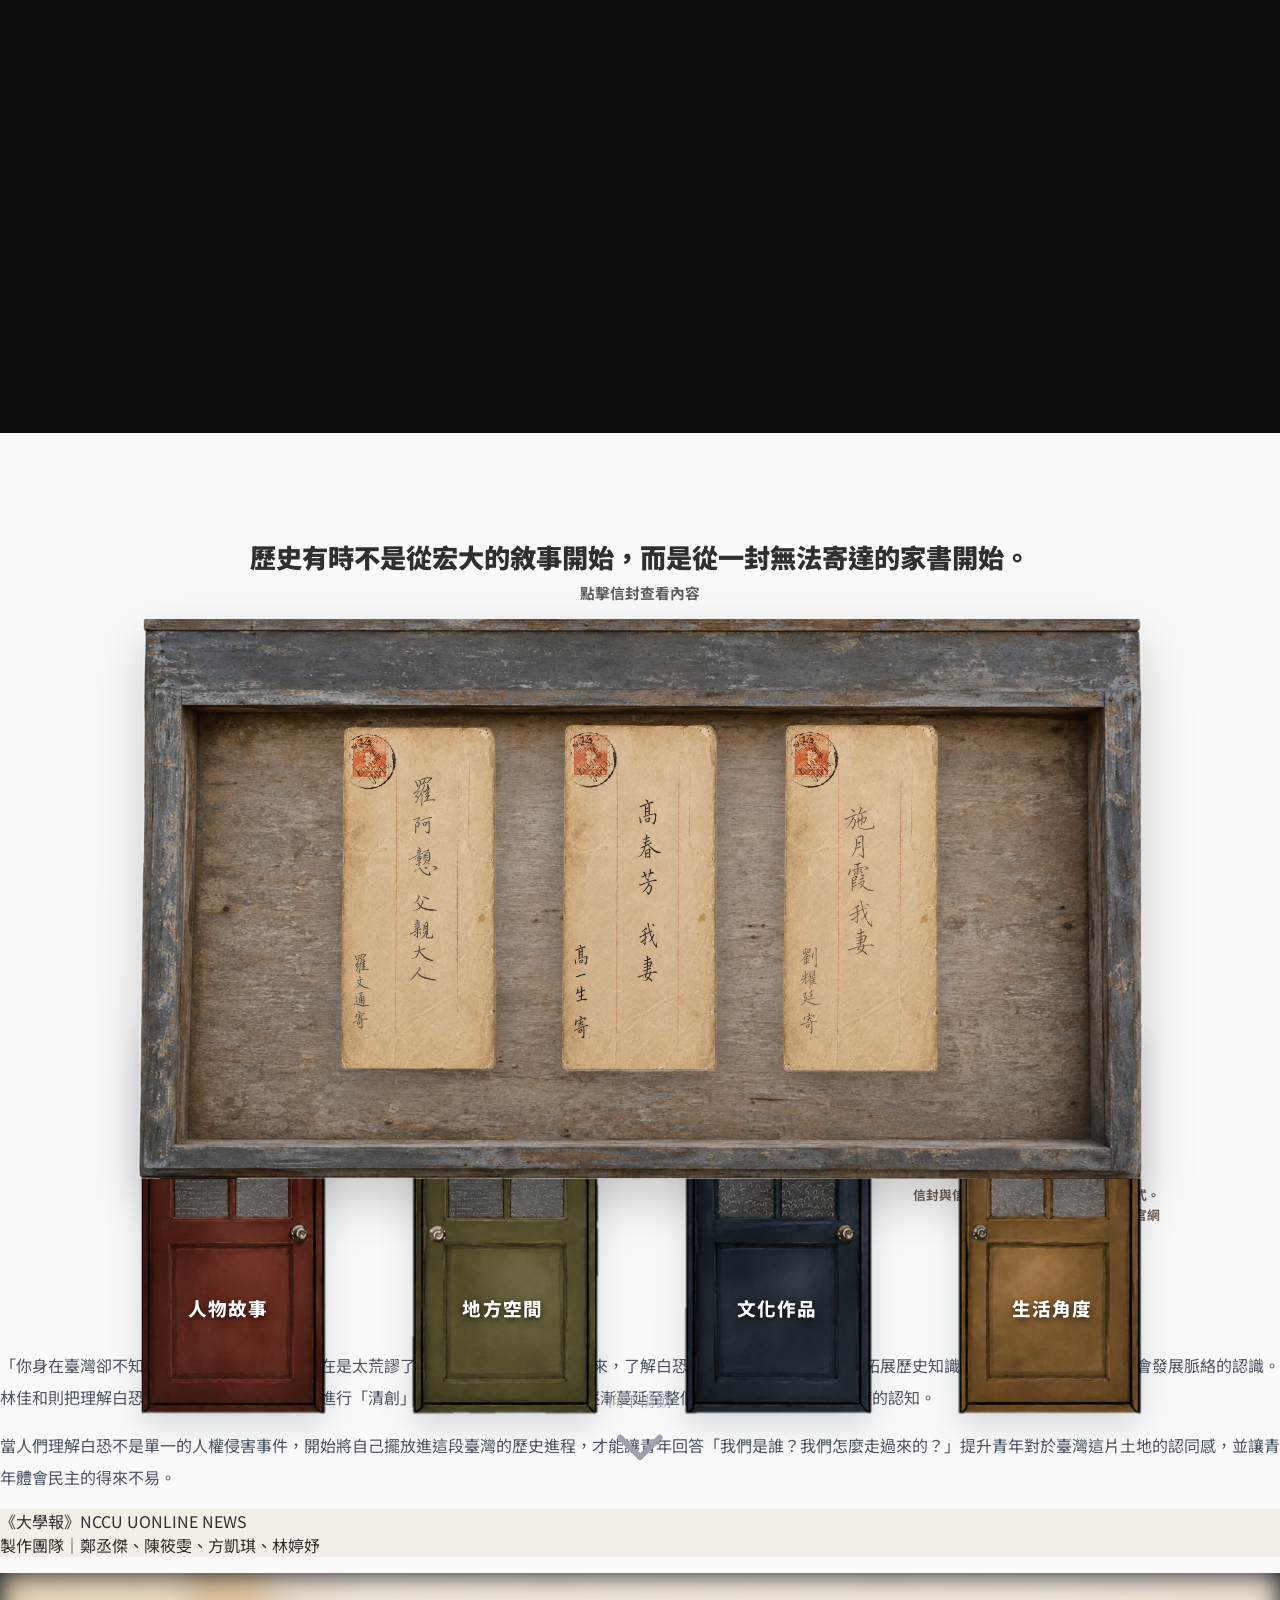
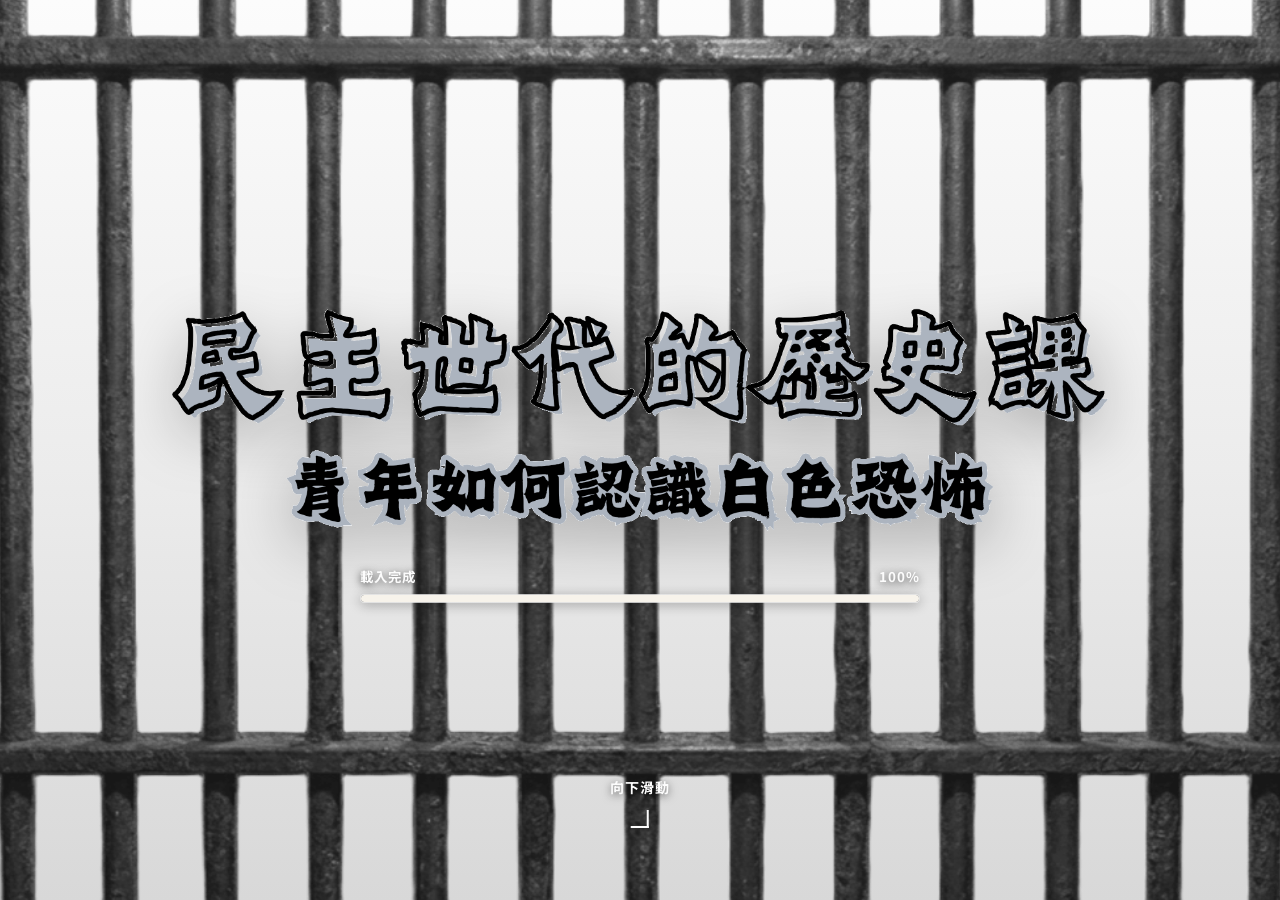
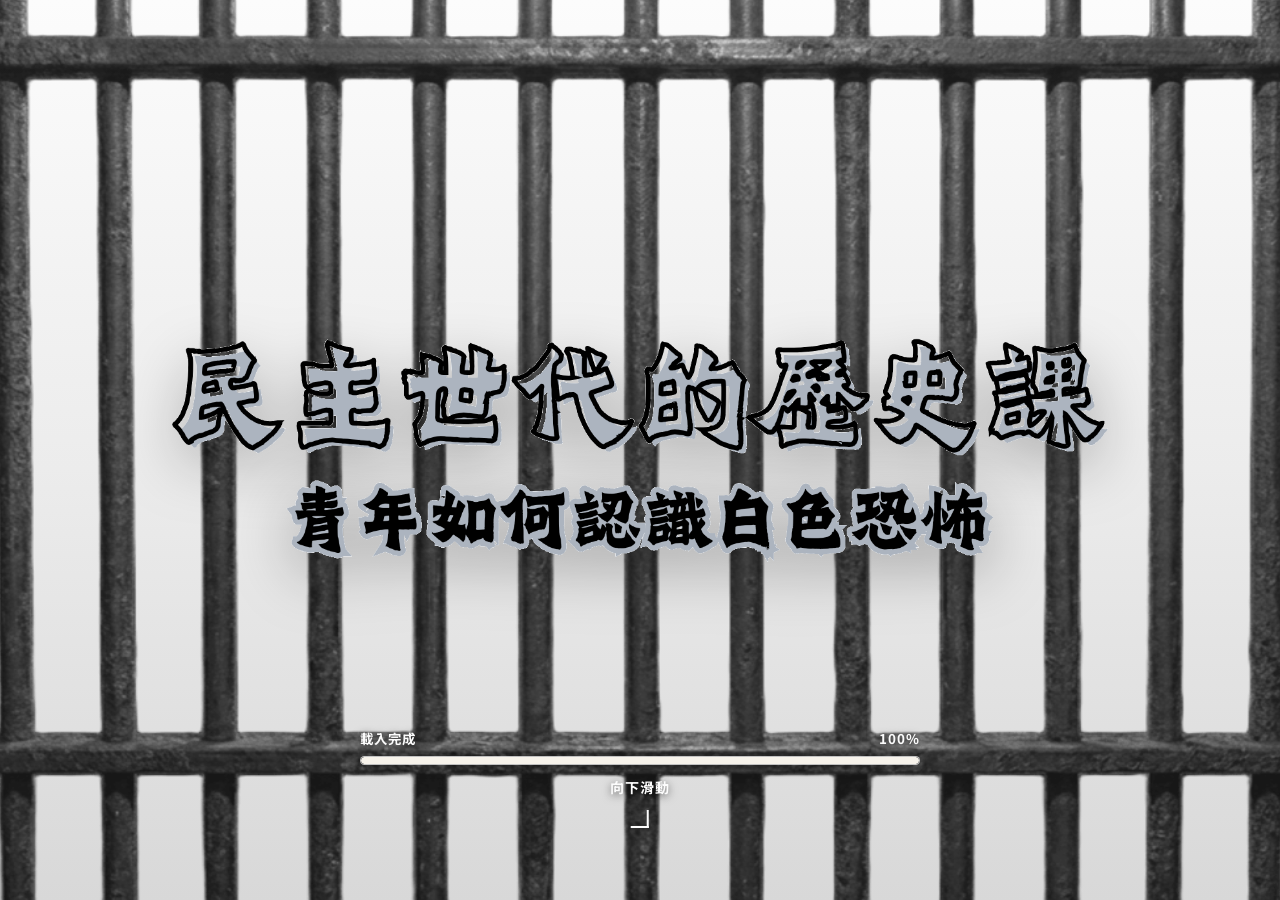
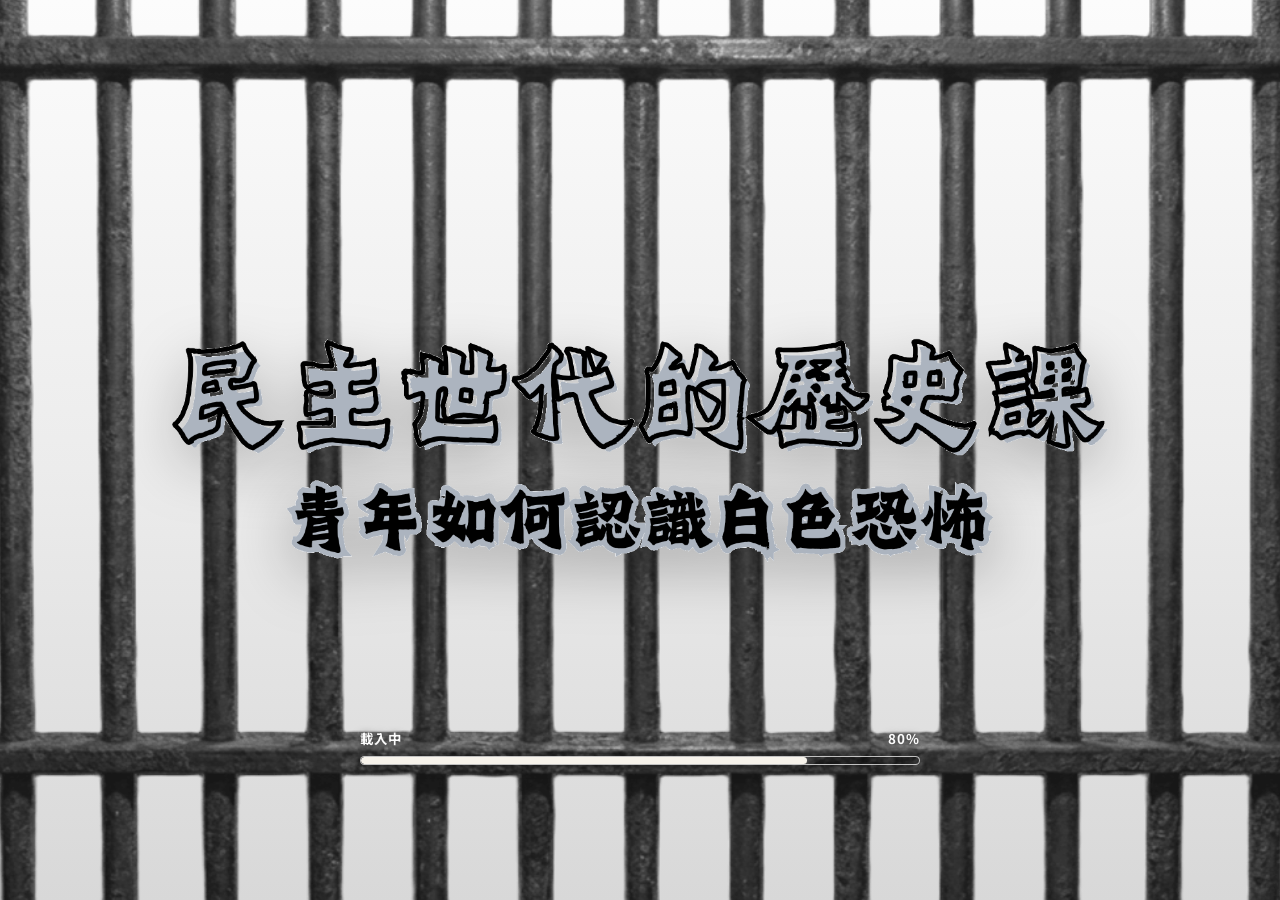
